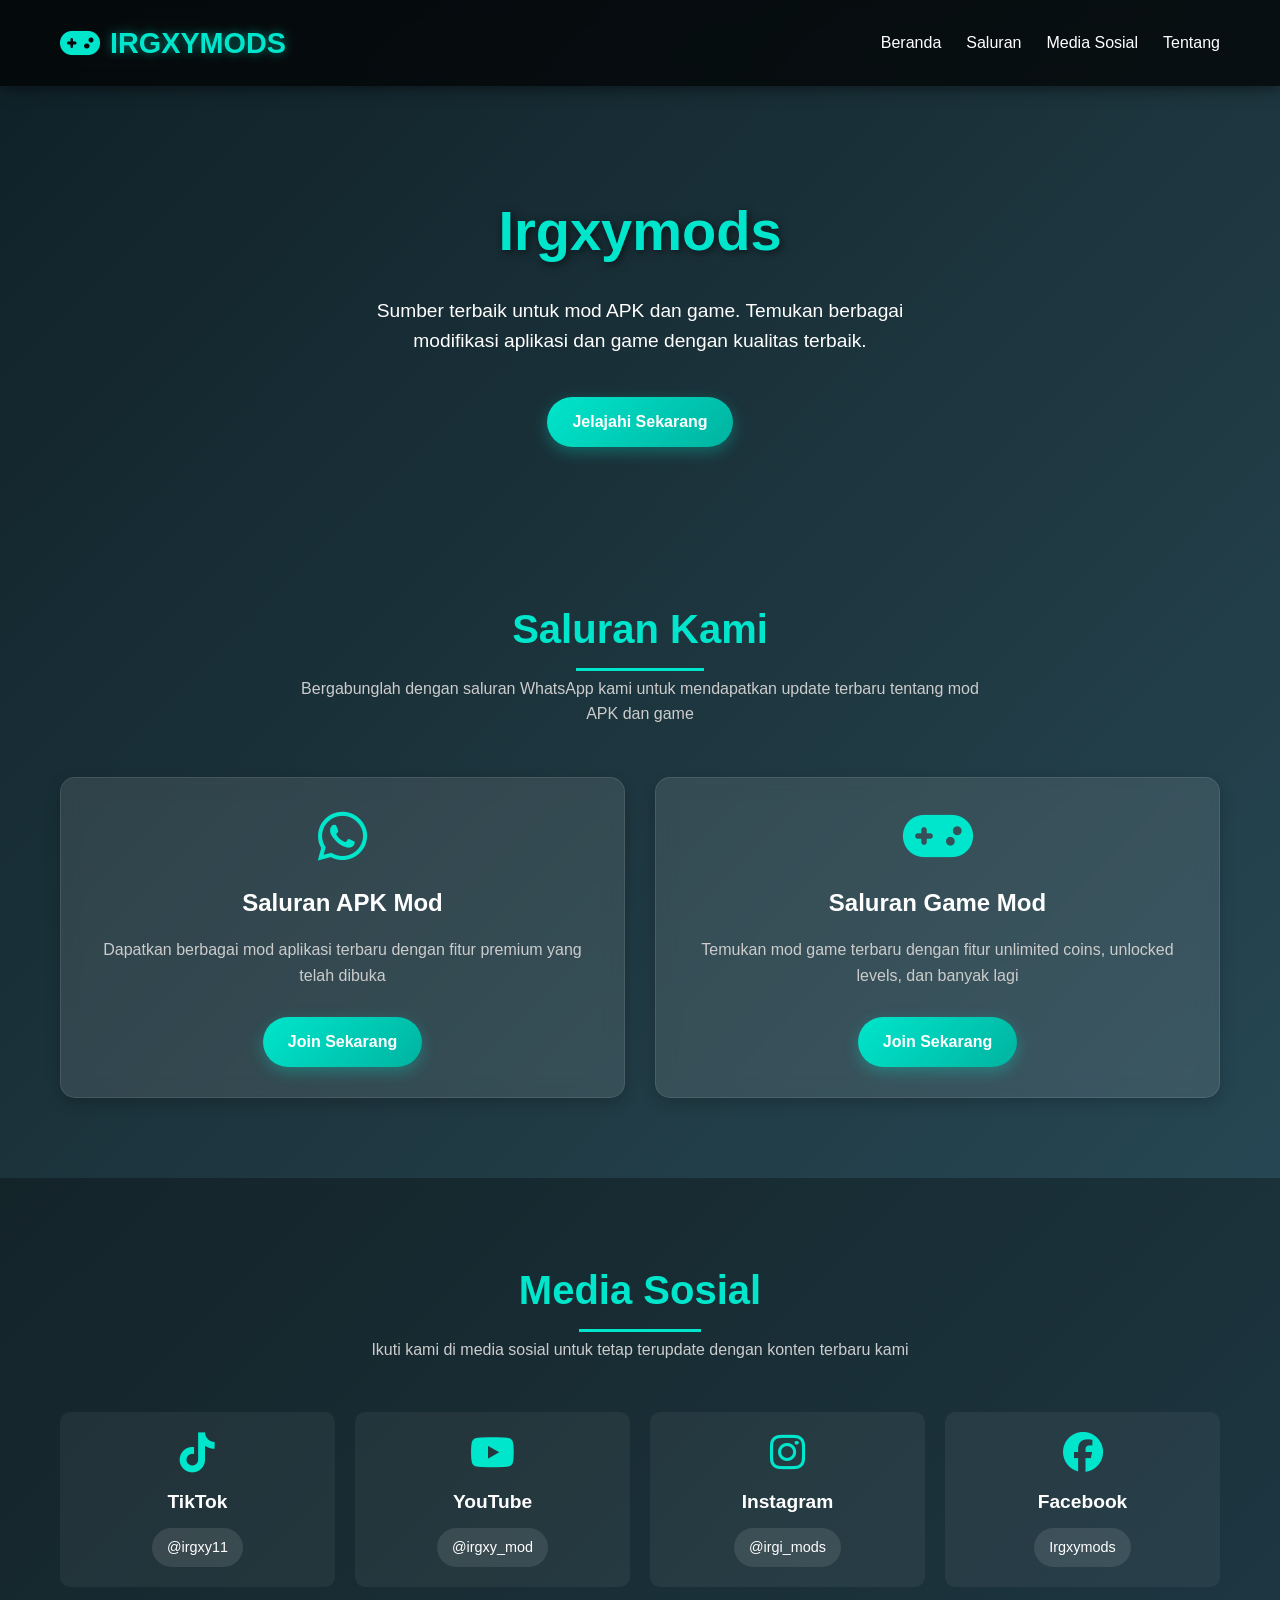
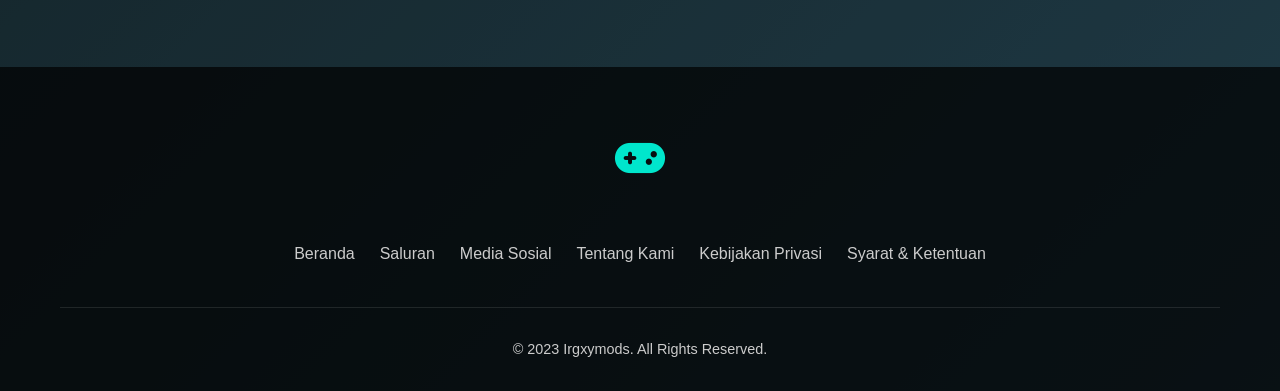
==== index.html @ d3a1e4d7 "Rename irgxymods.html to index.html" ====
<!DOCTYPE html>
<html lang="id">
<head>
    <meta charset="UTF-8">
    <meta name="viewport" content="width=device-width, initial-scale=1.0">
    <title>Irgxymods - Sumber Terbaik untuk Mod APK dan Game</title>
    <link rel="stylesheet" href="https://cdnjs.cloudflare.com/ajax/libs/font-awesome/6.4.0/css/all.min.css">
    <style>
        /* Reset dan gaya dasar */
        * {
            margin: 0;
            padding: 0;
            box-sizing: border-box;
            font-family: 'Poppins', sans-serif;
        }
        
        body {
            line-height: 1.6;
            color: #333;
            background: linear-gradient(135deg, #0f2027 0%, #203a43 50%, #2c5364 100%);
            color: #fff;
            min-height: 100vh;
        }
        
        .container {
            max-width: 1200px;
            margin: 0 auto;
            padding: 0 20px;
        }
        
        /* Header dan navigasi */
        header {
            background: rgba(0, 0, 0, 0.7);
            color: white;
            padding: 20px 0;
            position: sticky;
            top: 0;
            z-index: 100;
            box-shadow: 0 2px 15px rgba(0, 0, 0, 0.5);
            backdrop-filter: blur(10px);
        }
        
        .header-content {
            display: flex;
            justify-content: space-between;
            align-items: center;
        }
        
        .logo {
            display: flex;
            align-items: center;
            gap: 10px;
        }
        
        .logo h1 {
            font-size: 1.8rem;
            font-weight: 700;
            color: #00e6cc;
            text-shadow: 0 0 10px rgba(0, 230, 204, 0.5);
        }
        
        .logo-icon {
            font-size: 2rem;
            color: #00e6cc;
            animation: pulse 2s infinite;
        }
        
        @keyframes pulse {
            0% { transform: scale(1); }
            50% { transform: scale(1.1); }
            100% { transform: scale(1); }
        }
        
        nav ul {
            display: flex;
            list-style: none;
            gap: 25px;
        }
        
        nav a {
            color: white;
            text-decoration: none;
            font-weight: 500;
            transition: color 0.3s;
            position: relative;
            padding: 5px 0;
        }
        
        nav a:hover {
            color: #00e6cc;
        }
        
        nav a::after {
            content: '';
            position: absolute;
            width: 0;
            height: 2px;
            bottom: 0;
            left: 0;
            background-color: #00e6cc;
            transition: width 0.3s;
        }
        
        nav a:hover::after {
            width: 100%;
        }
        
        /* Hero section */
        .hero {
            text-align: center;
            padding: 100px 0 70px;
            position: relative;
            overflow: hidden;
        }
        
        .hero::before {
            content: '';
            position: absolute;
            top: 0;
            left: 0;
            width: 100%;
            height: 100%;
            background: url('https://images.unsplash.com/photo-1550745165-9bc0b252726f?ixlib=rb-4.0.3') no-repeat center center/cover;
            opacity: 0.2;
            z-index: -1;
        }
        
        .hero-content {
            max-width: 800px;
            margin: 0 auto;
        }
        
        .hero h2 {
            font-size: 3.5rem;
            margin-bottom: 20px;
            text-shadow: 2px 2px 8px rgba(0, 0, 0, 0.6);
            color: #00e6cc;
        }
        
        .hero p {
            font-size: 1.2rem;
            margin-bottom: 40px;
            max-width: 600px;
            margin-left: auto;
            margin-right: auto;
        }
        
        /* Channel Links */
        .channels {
            padding: 80px 0;
        }
        
        .section-title {
            text-align: center;
            margin-bottom: 50px;
        }
        
        .section-title h2 {
            font-size: 2.5rem;
            color: #00e6cc;
            margin-bottom: 15px;
            position: relative;
            display: inline-block;
        }
        
        .section-title h2::after {
            content: '';
            position: absolute;
            width: 50%;
            height: 3px;
            background-color: #00e6cc;
            bottom: -10px;
            left: 25%;
        }
        
        .section-title p {
            color: #ccc;
            max-width: 700px;
            margin: 0 auto;
        }
        
        .channels-grid {
            display: grid;
            grid-template-columns: repeat(auto-fit, minmax(300px, 1fr));
            gap: 30px;
        }
        
        .channel-card {
            background: rgba(255, 255, 255, 0.1);
            border-radius: 15px;
            padding: 30px;
            text-align: center;
            transition: transform 0.3s, box-shadow 0.3s;
            box-shadow: 0 5px 15px rgba(0, 0, 0, 0.2);
            backdrop-filter: blur(10px);
            border: 1px solid rgba(255, 255, 255, 0.1);
        }
        
        .channel-card:hover {
            transform: translateY(-10px);
            box-shadow: 0 15px 30px rgba(0, 0, 0, 0.3);
            background: rgba(0, 230, 204, 0.1);
        }
        
        .channel-icon {
            font-size: 3.5rem;
            color: #00e6cc;
            margin-bottom: 20px;
        }
        
        .channel-card h3 {
            font-size: 1.5rem;
            margin-bottom: 15px;
        }
        
        .channel-card p {
            color: #ccc;
            margin-bottom: 20px;
            min-height: 60px;
        }
        
        .channel-btn {
            display: inline-block;
            background: linear-gradient(135deg, #00e6cc 0%, #00b3a0 100%);
            color: white;
            padding: 12px 25px;
            border-radius: 30px;
            text-decoration: none;
            font-weight: 600;
            transition: all 0.3s;
            border: none;
            cursor: pointer;
            box-shadow: 0 5px 15px rgba(0, 230, 204, 0.3);
        }
        
        .channel-btn:hover {
            transform: translateY(-3px);
            box-shadow: 0 8px 20px rgba(0, 230, 204, 0.5);
            background: linear-gradient(135deg, #00b3a0 0%, #008877 100%);
        }
        
        /* Social Media */
        .social-media {
            padding: 80px 0;
            background: rgba(0, 0, 0, 0.3);
        }
        
        .social-grid {
            display: grid;
            grid-template-columns: repeat(auto-fit, minmax(200px, 1fr));
            gap: 20px;
        }
        
        .social-card {
            background: rgba(255, 255, 255, 0.05);
            border-radius: 10px;
            padding: 20px;
            text-align: center;
            transition: transform 0.3s;
        }
        
        .social-card:hover {
            transform: translateY(-5px);
            background: rgba(0, 230, 204, 0.1);
        }
        
        .social-icon {
            font-size: 2.5rem;
            margin-bottom: 15px;
            color: #00e6cc;
        }
        
        .social-card h3 {
            font-size: 1.2rem;
            margin-bottom: 10px;
        }
        
        .social-btn {
            display: inline-block;
            background: rgba(255, 255, 255, 0.1);
            color: white;
            padding: 8px 15px;
            border-radius: 20px;
            text-decoration: none;
            font-weight: 500;
            transition: all 0.3s;
            font-size: 0.9rem;
        }
        
        .social-btn:hover {
            background: rgba(0, 230, 204, 0.2);
        }
        
        /* Footer */
        footer {
            background: rgba(0, 0, 0, 0.8);
            color: white;
            padding: 60px 0 30px;
            text-align: center;
        }
        
        .footer-content {
            display: flex;
            flex-direction: column;
            gap: 30px;
            margin-bottom: 40px;
        }
        
        .footer-logo {
            font-size: 2.5rem;
            color: #00e6cc;
            margin-bottom: 20px;
        }
        
        .footer-links {
            display: flex;
            justify-content: center;
            gap: 25px;
            flex-wrap: wrap;
        }
        
        .footer-links a {
            color: #ccc;
            text-decoration: none;
            transition: color 0.3s;
        }
        
        .footer-links a:hover {
            color: #00e6cc;
        }
        
        .copyright {
            padding-top: 30px;
            border-top: 1px solid rgba(255, 255, 255, 0.1);
            color: #ccc;
            font-size: 0.9rem;
        }
        
        /* Responsif */
        @media (max-width: 768px) {
            .header-content {
                flex-direction: column;
                gap: 15px;
            }
            
            nav ul {
                gap: 15px;
                flex-wrap: wrap;
                justify-content: center;
            }
            
            .hero h2 {
                font-size: 2.5rem;
            }
            
            .section-title h2 {
                font-size: 2rem;
            }
            
            .channels-grid,
            .social-grid {
                grid-template-columns: 1fr;
            }
        }
    </style>
</head>
<body>
    <!-- Header -->
    <header>
        <div class="container">
            <div class="header-content">
                <div class="logo">
                    <i class="fas fa-gamepad logo-icon"></i>
                    <h1>IRGXYMODS</h1>
                </div>
                <nav>
                    <ul>
                        <li><a href="#home">Beranda</a></li>
                        <li><a href="#channels">Saluran</a></li>
                        <li><a href="#social">Media Sosial</a></li>
                        <li><a href="#about">Tentang</a></li>
                    </ul>
                </nav>
            </div>
        </div>
    </header>

    <!-- Hero Section -->
    <section class="hero" id="home">
        <div class="container">
            <div class="hero-content">
                <h2>Irgxymods</h2>
                <p>Sumber terbaik untuk mod APK dan game. Temukan berbagai modifikasi aplikasi dan game dengan kualitas terbaik.</p>
                <a href="#channels" class="channel-btn">Jelajahi Sekarang</a>
            </div>
        </div>
    </section>

    <!-- Channel Links -->
    <section class="channels" id="channels">
        <div class="container">
            <div class="section-title">
                <h2>Saluran Kami</h2>
                <p>Bergabunglah dengan saluran WhatsApp kami untuk mendapatkan update terbaru tentang mod APK dan game</p>
            </div>
            <div class="channels-grid">
                <div class="channel-card">
                    <i class="fab fa-whatsapp channel-icon"></i>
                    <h3>Saluran APK Mod</h3>
                    <p>Dapatkan berbagai mod aplikasi terbaru dengan fitur premium yang telah dibuka</p>
                    <a href="https://whatsapp.com/channel/0029Vb5kLy26BIEZjEe5U33j" class="channel-btn" target="_blank">Join Sekarang</a>
                </div>
                <div class="channel-card">
                    <i class="fas fa-gamepad channel-icon"></i>
                    <h3>Saluran Game Mod</h3>
                    <p>Temukan mod game terbaru dengan fitur unlimited coins, unlocked levels, dan banyak lagi</p>
                    <a href="https://whatsapp.com/channel/0029VbBXgPoJP20v92oTrt1R" class="channel-btn" target="_blank">Join Sekarang</a>
                </div>
            </div>
        </div>
    </section>

    <!-- Social Media -->
    <section class="social-media" id="social">
        <div class="container">
            <div class="section-title">
                <h2>Media Sosial</h2>
                <p>Ikuti kami di media sosial untuk tetap terupdate dengan konten terbaru kami</p>
            </div>
            <div class="social-grid">
                <div class="social-card">
                    <i class="fab fa-tiktok social-icon"></i>
                    <h3>TikTok</h3>
                    <a href="https://www.tiktok.com/@irgxy11?_t=" class="social-btn" target="_blank">@irgxy11</a>
                </div>
                <div class="social-card">
                    <i class="fab fa-youtube social-icon"></i>
                    <h3>YouTube</h3>
                    <a href="https://youtube.com/@irgxy_mod?si" class="social-btn" target="_blank">@irgxy_mod</a>
                </div>
                <div class="social-card">
                    <i class="fab fa-instagram social-icon"></i>
                    <h3>Instagram</h3>
                    <a href="https://www.instagram.com/irgi_mods?igsh=" class="social-btn" target="_blank">@irgi_mods</a>
                </div>
                <div class="social-card">
                    <i class="fab fa-facebook social-icon"></i>
                    <h3>Facebook</h3>
                    <a href="https://www.facebook.com/share/16c3tr2gRX/" class="social-btn" target="_blank">Irgxymods</a>
                </div>
            </div>
        </div>
    </section>

    <!-- Footer -->
    <footer id="about">
        <div class="container">
            <div class="footer-content">
                <div class="footer-logo">
                    <i class="fas fa-gamepad"></i>
                </div>
                <div class="footer-links">
                    <a href="#home">Beranda</a>
                    <a href="#channels">Saluran</a>
                    <a href="#social">Media Sosial</a>
                    <a href="#about">Tentang Kami</a>
                    <a href="#">Kebijakan Privasi</a>
                    <a href="#">Syarat & Ketentuan</a>
                </div>
            </div>
            <div class="copyright">
                <p>&copy; 2023 Irgxymods. All Rights Reserved.</p>
            </div>
        </div>
    </footer>
</body>
</html>
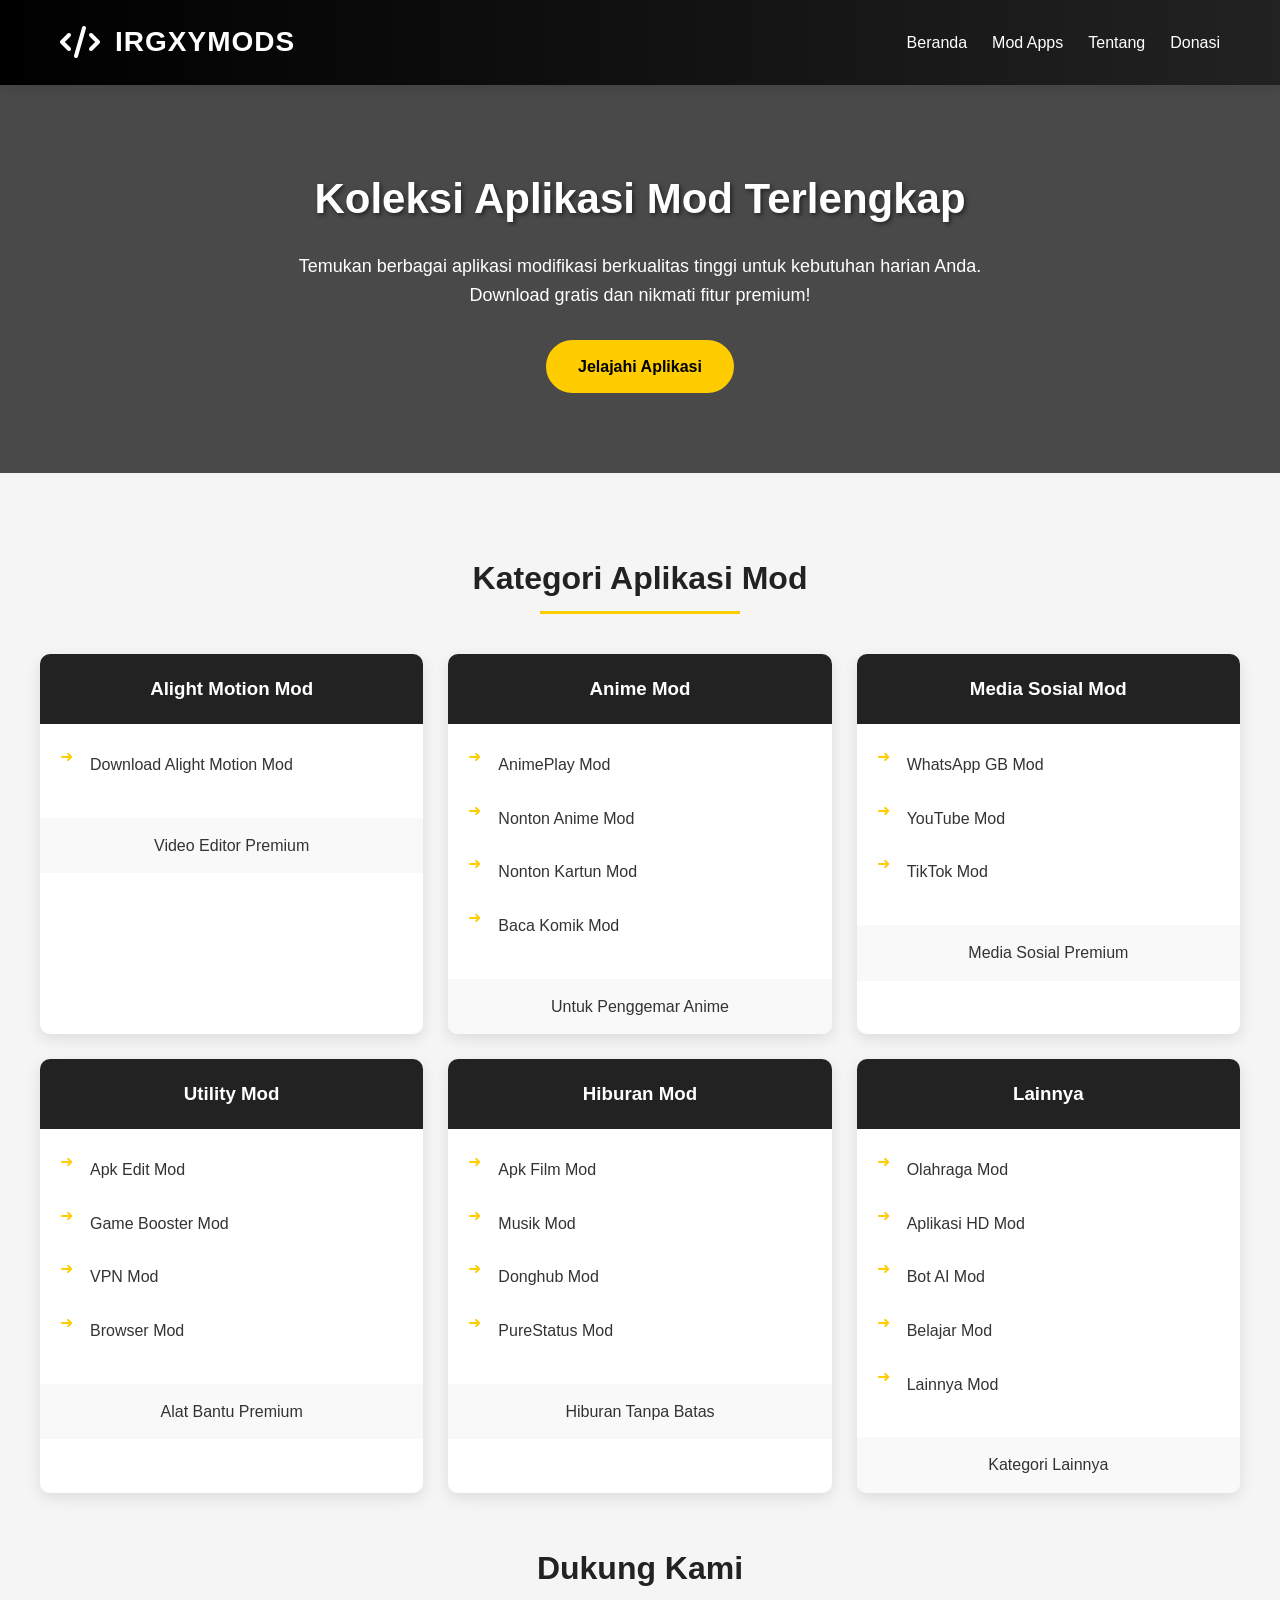
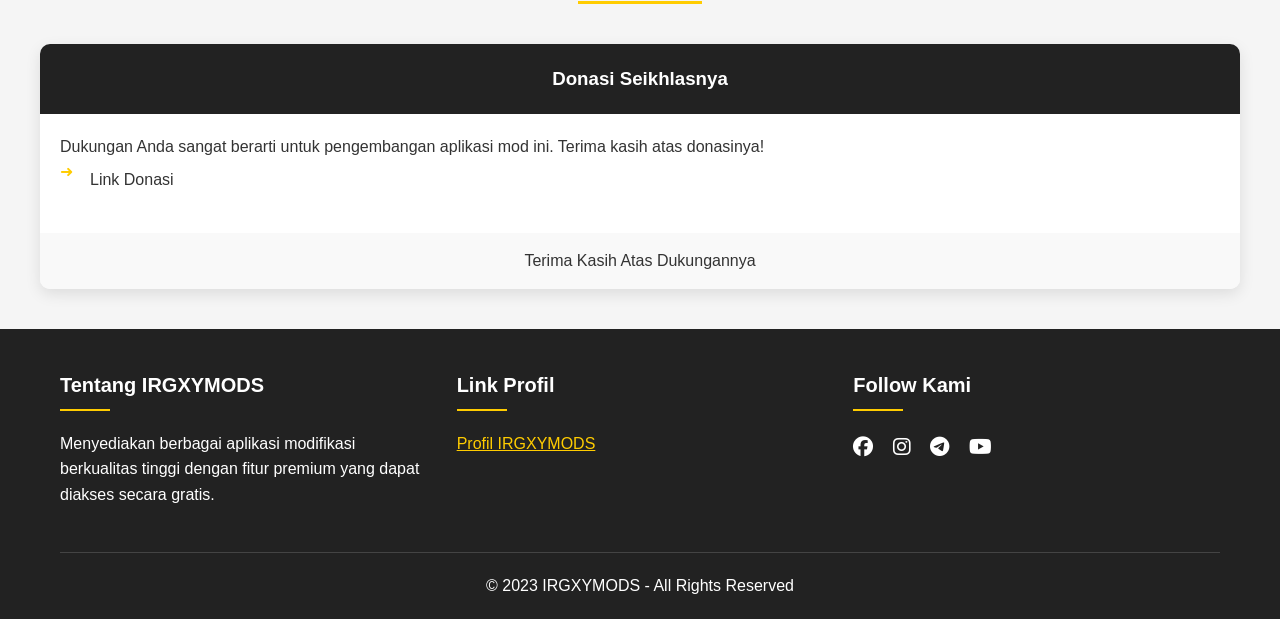
==== commit 36368b99: "Add files via upload" ====
--- a/index.html
+++ b/index.html
@@ -3,362 +3,302 @@
 <head>
     <meta charset="UTF-8">
     <meta name="viewport" content="width=device-width, initial-scale=1.0">
-    <title>Irgxymods - Sumber Terbaik untuk Mod APK dan Game</title>
+    <title>IRGXYMODS - Koleksi Aplikasi Mod Terlengkap</title>
     <link rel="stylesheet" href="https://cdnjs.cloudflare.com/ajax/libs/font-awesome/6.4.0/css/all.min.css">
     <style>
-        /* Reset dan gaya dasar */
         * {
             margin: 0;
             padding: 0;
             box-sizing: border-box;
-            font-family: 'Poppins', sans-serif;
-        }
-        
+            font-family: 'Segoe UI', Tahoma, Geneva, Verdana, sans-serif;
+        }
+
         body {
+            background-color: #f5f5f5;
+            color: #333;
             line-height: 1.6;
-            color: #333;
-            background: linear-gradient(135deg, #0f2027 0%, #203a43 50%, #2c5364 100%);
-            color: #fff;
-            min-height: 100vh;
-        }
-        
+        }
+
         .container {
             max-width: 1200px;
             margin: 0 auto;
             padding: 0 20px;
         }
-        
-        /* Header dan navigasi */
+
+        /* Header Styles */
         header {
-            background: rgba(0, 0, 0, 0.7);
+            background: linear-gradient(to right, #000000, #222222);
             color: white;
             padding: 20px 0;
-            position: sticky;
-            top: 0;
-            z-index: 100;
-            box-shadow: 0 2px 15px rgba(0, 0, 0, 0.5);
-            backdrop-filter: blur(10px);
-        }
-        
+            box-shadow: 0 4px 12px rgba(0, 0, 0, 0.1);
+        }
+
         .header-content {
             display: flex;
             justify-content: space-between;
             align-items: center;
         }
-        
+
         .logo {
             display: flex;
             align-items: center;
-            gap: 10px;
-        }
-        
+            gap: 15px;
+        }
+
         .logo h1 {
-            font-size: 1.8rem;
+            font-size: 28px;
             font-weight: 700;
-            color: #00e6cc;
-            text-shadow: 0 0 10px rgba(0, 230, 204, 0.5);
-        }
-        
+            letter-spacing: 1px;
+        }
+
         .logo-icon {
-            font-size: 2rem;
-            color: #00e6cc;
-            animation: pulse 2s infinite;
-        }
-        
-        @keyframes pulse {
-            0% { transform: scale(1); }
-            50% { transform: scale(1.1); }
-            100% { transform: scale(1); }
-        }
-        
+            font-size: 32px;
+            color: #fff;
+        }
+
         nav ul {
             display: flex;
             list-style: none;
             gap: 25px;
         }
-        
+
         nav a {
             color: white;
             text-decoration: none;
             font-weight: 500;
             transition: color 0.3s;
             position: relative;
-            padding: 5px 0;
-        }
-        
+        }
+
         nav a:hover {
-            color: #00e6cc;
-        }
-        
+            color: #ffcc00;
+        }
+
         nav a::after {
             content: '';
             position: absolute;
             width: 0;
             height: 2px;
-            bottom: 0;
+            bottom: -5px;
             left: 0;
-            background-color: #00e6cc;
+            background-color: #ffcc00;
             transition: width 0.3s;
         }
-        
+
         nav a:hover::after {
             width: 100%;
         }
-        
-        /* Hero section */
+
+        /* Hero Section */
         .hero {
+            background: linear-gradient(rgba(0, 0, 0, 0.7), rgba(0, 0, 0, 0.7)), url('https://images.unsplash.com/photo-1518770660439-4636190af475?ixlib=rb-4.0.3');
+            background-size: cover;
+            background-position: center;
+            color: white;
             text-align: center;
-            padding: 100px 0 70px;
-            position: relative;
-            overflow: hidden;
-        }
-        
-        .hero::before {
-            content: '';
-            position: absolute;
-            top: 0;
-            left: 0;
-            width: 100%;
-            height: 100%;
-            background: url('https://images.unsplash.com/photo-1550745165-9bc0b252726f?ixlib=rb-4.0.3') no-repeat center center/cover;
-            opacity: 0.2;
-            z-index: -1;
-        }
-        
-        .hero-content {
-            max-width: 800px;
-            margin: 0 auto;
-        }
-        
+            padding: 80px 20px;
+            margin-bottom: 40px;
+        }
+
         .hero h2 {
-            font-size: 3.5rem;
+            font-size: 42px;
             margin-bottom: 20px;
-            text-shadow: 2px 2px 8px rgba(0, 0, 0, 0.6);
-            color: #00e6cc;
-        }
-        
+            text-shadow: 2px 2px 4px rgba(0, 0, 0, 0.5);
+        }
+
         .hero p {
-            font-size: 1.2rem;
-            margin-bottom: 40px;
-            max-width: 600px;
-            margin-left: auto;
-            margin-right: auto;
-        }
-        
-        /* Channel Links */
-        .channels {
-            padding: 80px 0;
-        }
-        
-        .section-title {
-            text-align: center;
-            margin-bottom: 50px;
-        }
-        
-        .section-title h2 {
-            font-size: 2.5rem;
-            color: #00e6cc;
-            margin-bottom: 15px;
-            position: relative;
+            font-size: 18px;
+            max-width: 700px;
+            margin: 0 auto 30px;
+        }
+
+        .btn {
             display: inline-block;
-        }
-        
-        .section-title h2::after {
-            content: '';
-            position: absolute;
-            width: 50%;
-            height: 3px;
-            background-color: #00e6cc;
-            bottom: -10px;
-            left: 25%;
-        }
-        
-        .section-title p {
-            color: #ccc;
-            max-width: 700px;
-            margin: 0 auto;
-        }
-        
-        .channels-grid {
-            display: grid;
-            grid-template-columns: repeat(auto-fit, minmax(300px, 1fr));
-            gap: 30px;
-        }
-        
-        .channel-card {
-            background: rgba(255, 255, 255, 0.1);
-            border-radius: 15px;
-            padding: 30px;
-            text-align: center;
-            transition: transform 0.3s, box-shadow 0.3s;
-            box-shadow: 0 5px 15px rgba(0, 0, 0, 0.2);
-            backdrop-filter: blur(10px);
-            border: 1px solid rgba(255, 255, 255, 0.1);
-        }
-        
-        .channel-card:hover {
-            transform: translateY(-10px);
-            box-shadow: 0 15px 30px rgba(0, 0, 0, 0.3);
-            background: rgba(0, 230, 204, 0.1);
-        }
-        
-        .channel-icon {
-            font-size: 3.5rem;
-            color: #00e6cc;
-            margin-bottom: 20px;
-        }
-        
-        .channel-card h3 {
-            font-size: 1.5rem;
-            margin-bottom: 15px;
-        }
-        
-        .channel-card p {
-            color: #ccc;
-            margin-bottom: 20px;
-            min-height: 60px;
-        }
-        
-        .channel-btn {
-            display: inline-block;
-            background: linear-gradient(135deg, #00e6cc 0%, #00b3a0 100%);
-            color: white;
-            padding: 12px 25px;
+            background: #ffcc00;
+            color: #000;
+            padding: 12px 30px;
             border-radius: 30px;
             text-decoration: none;
             font-weight: 600;
             transition: all 0.3s;
-            border: none;
-            cursor: pointer;
-            box-shadow: 0 5px 15px rgba(0, 230, 204, 0.3);
-        }
-        
-        .channel-btn:hover {
-            transform: translateY(-3px);
-            box-shadow: 0 8px 20px rgba(0, 230, 204, 0.5);
-            background: linear-gradient(135deg, #00b3a0 0%, #008877 100%);
-        }
-        
-        /* Social Media */
-        .social-media {
-            padding: 80px 0;
-            background: rgba(0, 0, 0, 0.3);
-        }
-        
-        .social-grid {
+            border: 2px solid #ffcc00;
+        }
+
+        .btn:hover {
+            background: transparent;
+            color: #ffcc00;
+        }
+
+        /* Main Content */
+        .main-content {
+            padding: 40px 0;
+        }
+
+        .section-title {
+            text-align: center;
+            margin-bottom: 40px;
+            position: relative;
+        }
+
+        .section-title h2 {
+            font-size: 32px;
+            color: #222;
+            display: inline-block;
+            padding-bottom: 10px;
+            position: relative;
+        }
+
+        .section-title h2::after {
+            content: '';
+            position: absolute;
+            width: 60%;
+            height: 3px;
+            background: #ffcc00;
+            bottom: 0;
+            left: 20%;
+        }
+
+        /* Mod Categories */
+        .mod-categories {
             display: grid;
-            grid-template-columns: repeat(auto-fit, minmax(200px, 1fr));
-            gap: 20px;
-        }
-        
-        .social-card {
-            background: rgba(255, 255, 255, 0.05);
+            grid-template-columns: repeat(auto-fill, minmax(300px, 1fr));
+            gap: 25px;
+            margin-bottom: 50px;
+        }
+
+        .category-card {
+            background: white;
             border-radius: 10px;
+            overflow: hidden;
+            box-shadow: 0 5px 15px rgba(0, 0, 0, 0.1);
+            transition: transform 0.3s, box-shadow 0.3s;
+        }
+
+        .category-card:hover {
+            transform: translateY(-5px);
+            box-shadow: 0 15px 30px rgba(0, 0, 0, 0.15);
+        }
+
+        .card-header {
+            background: #222;
+            color: white;
             padding: 20px;
             text-align: center;
-            transition: transform 0.3s;
-        }
-        
-        .social-card:hover {
-            transform: translateY(-5px);
-            background: rgba(0, 230, 204, 0.1);
-        }
-        
-        .social-icon {
-            font-size: 2.5rem;
-            margin-bottom: 15px;
-            color: #00e6cc;
-        }
-        
-        .social-card h3 {
-            font-size: 1.2rem;
-            margin-bottom: 10px;
-        }
-        
-        .social-btn {
-            display: inline-block;
-            background: rgba(255, 255, 255, 0.1);
-            color: white;
-            padding: 8px 15px;
-            border-radius: 20px;
+        }
+
+        .card-body {
+            padding: 20px;
+        }
+
+        .card-body ul {
+            list-style: none;
+        }
+
+        .card-body li {
+            margin-bottom: 12px;
+            padding-left: 25px;
+            position: relative;
+        }
+
+        .card-body li::before {
+            content: '➜';
+            position: absolute;
+            left: 0;
+            color: #ffcc00;
+        }
+
+        .card-body a {
+            color: #333;
             text-decoration: none;
-            font-weight: 500;
-            transition: all 0.3s;
-            font-size: 0.9rem;
-        }
-        
-        .social-btn:hover {
-            background: rgba(0, 230, 204, 0.2);
-        }
-        
+            transition: color 0.3s;
+            display: block;
+            padding: 8px 5px;
+            border-radius: 5px;
+        }
+
+        .card-body a:hover {
+            color: #ffcc00;
+            background: rgba(0, 0, 0, 0.05);
+        }
+
+        .card-footer {
+            padding: 15px 20px;
+            background: #f9f9f9;
+            text-align: center;
+        }
+
         /* Footer */
         footer {
-            background: rgba(0, 0, 0, 0.8);
+            background: #222;
             color: white;
-            padding: 60px 0 30px;
+            padding: 40px 0 20px;
+        }
+
+        .footer-content {
+            display: grid;
+            grid-template-columns: repeat(auto-fit, minmax(250px, 1fr));
+            gap: 30px;
+            margin-bottom: 30px;
+        }
+
+        .footer-section h3 {
+            font-size: 20px;
+            margin-bottom: 20px;
+            position: relative;
+            padding-bottom: 10px;
+        }
+
+        .footer-section h3::after {
+            content: '';
+            position: absolute;
+            width: 50px;
+            height: 2px;
+            background: #ffcc00;
+            bottom: 0;
+            left: 0;
+        }
+
+        .footer-section p {
+            margin-bottom: 15px;
+        }
+
+        .social-links a {
+            display: inline-block;
+            margin-right: 15px;
+            color: white;
+            font-size: 20px;
+            transition: color 0.3s;
+        }
+
+        .social-links a:hover {
+            color: #ffcc00;
+        }
+
+        .footer-bottom {
             text-align: center;
-        }
-        
-        .footer-content {
-            display: flex;
-            flex-direction: column;
-            gap: 30px;
-            margin-bottom: 40px;
-        }
-        
-        .footer-logo {
-            font-size: 2.5rem;
-            color: #00e6cc;
-            margin-bottom: 20px;
-        }
-        
-        .footer-links {
-            display: flex;
-            justify-content: center;
-            gap: 25px;
-            flex-wrap: wrap;
-        }
-        
-        .footer-links a {
-            color: #ccc;
-            text-decoration: none;
-            transition: color 0.3s;
-        }
-        
-        .footer-links a:hover {
-            color: #00e6cc;
-        }
-        
-        .copyright {
-            padding-top: 30px;
-            border-top: 1px solid rgba(255, 255, 255, 0.1);
-            color: #ccc;
-            font-size: 0.9rem;
-        }
-        
-        /* Responsif */
+            padding-top: 20px;
+            border-top: 1px solid #444;
+        }
+
+        /* Responsive Design */
         @media (max-width: 768px) {
             .header-content {
                 flex-direction: column;
+                text-align: center;
                 gap: 15px;
             }
-            
+
             nav ul {
                 gap: 15px;
                 flex-wrap: wrap;
                 justify-content: center;
             }
-            
+
             .hero h2 {
-                font-size: 2.5rem;
+                font-size: 32px;
             }
-            
-            .section-title h2 {
-                font-size: 2rem;
-            }
-            
-            .channels-grid,
-            .social-grid {
+
+            .mod-categories {
                 grid-template-columns: 1fr;
             }
         }
@@ -367,111 +307,211 @@
 <body>
     <!-- Header -->
     <header>
-        <div class="container">
-            <div class="header-content">
-                <div class="logo">
-                    <i class="fas fa-gamepad logo-icon"></i>
-                    <h1>IRGXYMODS</h1>
-                </div>
-                <nav>
-                    <ul>
-                        <li><a href="#home">Beranda</a></li>
-                        <li><a href="#channels">Saluran</a></li>
-                        <li><a href="#social">Media Sosial</a></li>
-                        <li><a href="#about">Tentang</a></li>
-                    </ul>
-                </nav>
-            </div>
+        <div class="container header-content">
+            <div class="logo">
+                <i class="fas fa-code logo-icon"></i>
+                <h1>IRGXYMODS</h1>
+            </div>
+            <nav>
+                <ul>
+                    <li><a href="#home">Beranda</a></li>
+                    <li><a href="#mods">Mod Apps</a></li>
+                    <li><a href="#about">Tentang</a></li>
+                    <li><a href="#donate">Donasi</a></li>
+                </ul>
+            </nav>
         </div>
     </header>
 
     <!-- Hero Section -->
     <section class="hero" id="home">
         <div class="container">
-            <div class="hero-content">
-                <h2>Irgxymods</h2>
-                <p>Sumber terbaik untuk mod APK dan game. Temukan berbagai modifikasi aplikasi dan game dengan kualitas terbaik.</p>
-                <a href="#channels" class="channel-btn">Jelajahi Sekarang</a>
-            </div>
+            <h2>Koleksi Aplikasi Mod Terlengkap</h2>
+            <p>Temukan berbagai aplikasi modifikasi berkualitas tinggi untuk kebutuhan harian Anda. Download gratis dan nikmati fitur premium!</p>
+            <a href="#mods" class="btn">Jelajahi Aplikasi</a>
         </div>
     </section>
 
-    <!-- Channel Links -->
-    <section class="channels" id="channels">
-        <div class="container">
-            <div class="section-title">
-                <h2>Saluran Kami</h2>
-                <p>Bergabunglah dengan saluran WhatsApp kami untuk mendapatkan update terbaru tentang mod APK dan game</p>
-            </div>
-            <div class="channels-grid">
-                <div class="channel-card">
-                    <i class="fab fa-whatsapp channel-icon"></i>
-                    <h3>Saluran APK Mod</h3>
-                    <p>Dapatkan berbagai mod aplikasi terbaru dengan fitur premium yang telah dibuka</p>
-                    <a href="https://whatsapp.com/channel/0029Vb5kLy26BIEZjEe5U33j" class="channel-btn" target="_blank">Join Sekarang</a>
-                </div>
-                <div class="channel-card">
-                    <i class="fas fa-gamepad channel-icon"></i>
-                    <h3>Saluran Game Mod</h3>
-                    <p>Temukan mod game terbaru dengan fitur unlimited coins, unlocked levels, dan banyak lagi</p>
-                    <a href="https://whatsapp.com/channel/0029VbBXgPoJP20v92oTrt1R" class="channel-btn" target="_blank">Join Sekarang</a>
-                </div>
-            </div>
-        </div>
-    </section>
-
-    <!-- Social Media -->
-    <section class="social-media" id="social">
-        <div class="container">
-            <div class="section-title">
-                <h2>Media Sosial</h2>
-                <p>Ikuti kami di media sosial untuk tetap terupdate dengan konten terbaru kami</p>
-            </div>
-            <div class="social-grid">
-                <div class="social-card">
-                    <i class="fab fa-tiktok social-icon"></i>
-                    <h3>TikTok</h3>
-                    <a href="https://www.tiktok.com/@irgxy11?_t=" class="social-btn" target="_blank">@irgxy11</a>
-                </div>
-                <div class="social-card">
-                    <i class="fab fa-youtube social-icon"></i>
-                    <h3>YouTube</h3>
-                    <a href="https://youtube.com/@irgxy_mod?si" class="social-btn" target="_blank">@irgxy_mod</a>
-                </div>
-                <div class="social-card">
-                    <i class="fab fa-instagram social-icon"></i>
-                    <h3>Instagram</h3>
-                    <a href="https://www.instagram.com/irgi_mods?igsh=" class="social-btn" target="_blank">@irgi_mods</a>
-                </div>
-                <div class="social-card">
-                    <i class="fab fa-facebook social-icon"></i>
-                    <h3>Facebook</h3>
-                    <a href="https://www.facebook.com/share/16c3tr2gRX/" class="social-btn" target="_blank">Irgxymods</a>
-                </div>
-            </div>
-        </div>
-    </section>
+    <!-- Main Content -->
+    <div class="container main-content">
+        <div class="section-title">
+            <h2>Kategori Aplikasi Mod</h2>
+        </div>
+
+        <div class="mod-categories" id="mods">
+            <!-- Alight Motion Mod -->
+            <div class="category-card">
+                <div class="card-header">
+                    <h3>Alight Motion Mod</h3>
+                </div>
+                <div class="card-body">
+                    <ul>
+                        <li><a href="https://drive.google.com/drive/folders/1MZ4k9NsP_uC2F59jjNDsVomHuX5ONYOd" target="_blank">Download Alight Motion Mod</a></li>
+                    </ul>
+                </div>
+                <div class="card-footer">
+                    <p>Video Editor Premium</p>
+                </div>
+            </div>
+
+            <!-- Anime Mods -->
+            <div class="category-card">
+                <div class="card-header">
+                    <h3>Anime Mod</h3>
+                </div>
+                <div class="card-body">
+                    <ul>
+                        <li><a href="https://drive.google.com/drive/folders/1dVzk2_tKBxLgmcxke6BJwpygHH2ee1Ci" target="_blank">AnimePlay Mod</a></li>
+                        <li><a href="https://drive.google.com/drive/folders/15NlNga_an6uD8wECr8AzUv4osqdZX3i1" target="_blank">Nonton Anime Mod</a></li>
+                        <li><a href="https://drive.google.com/drive/folders/1DTylJiCQygxf8YhhCZelUsl4_xWu55tr" target="_blank">Nonton Kartun Mod</a></li>
+                        <li><a href="https://drive.google.com/drive/folders/14laOzNB-P4ChOvMjDqqSwNTBgIwY3ZGK" target="_blank">Baca Komik Mod</a></li>
+                    </ul>
+                </div>
+                <div class="card-footer">
+                    <p>Untuk Penggemar Anime</p>
+                </div>
+            </div>
+
+            <!-- Social Media Mods -->
+            <div class="category-card">
+                <div class="card-header">
+                    <h3>Media Sosial Mod</h3>
+                </div>
+                <div class="card-body">
+                    <ul>
+                        <li><a href="https://drive.google.com/drive/folders/1RI3EWB1YA_97xq-3cVDxxLaTCnWC77LL" target="_blank">WhatsApp GB Mod</a></li>
+                        <li><a href="https://drive.google.com/drive/folders/1F6uhRlicb6CFq3RoKtxeukjdD91Dm1HT" target="_blank">YouTube Mod</a></li>
+                        <li><a href="https://drive.google.com/drive/folders/1YDQ79EjfMvecPp8FT8wfnlIGnFHTnvOQ" target="_blank">TikTok Mod</a></li>
+                    </ul>
+                </div>
+                <div class="card-footer">
+                    <p>Media Sosial Premium</p>
+                </div>
+            </div>
+
+            <!-- Utility Mods -->
+            <div class="category-card">
+                <div class="card-header">
+                    <h3>Utility Mod</h3>
+                </div>
+                <div class="card-body">
+                    <ul>
+                        <li><a href="https://drive.google.com/drive/folders/1tsCOM3ou5Rm2bupqu0Np0U_rkK8OYbO3" target="_blank">Apk Edit Mod</a></li>
+                        <li><a href="https://drive.google.com/drive/folders/1zIg6pDStXkszlkeeo_FzRO498NgCeR5h" target="_blank">Game Booster Mod</a></li>
+                        <li><a href="https://drive.google.com/drive/folders/1ZHyGec-OpaQSnej46ThoA4x63TgLRrrp" target="_blank">VPN Mod</a></li>
+                        <li><a href="https://drive.google.com/drive/folders/1BiEvnuuSGFSGg3LgcEL6MIquVw1Ycgum" target="_blank">Browser Mod</a></li>
+                    </ul>
+                </div>
+                <div class="card-footer">
+                    <p>Alat Bantu Premium</p>
+                </div>
+            </div>
+
+            <!-- Entertainment Mods -->
+            <div class="category-card">
+                <div class="card-header">
+                    <h3>Hiburan Mod</h3>
+                </div>
+                <div class="card-body">
+                    <ul>
+                        <li><a href="https://drive.google.com/drive/folders/1m9xxsX_5u4LmqFclSFhEL2dbygaek619" target="_blank">Apk Film Mod</a></li>
+                        <li><a href="https://drive.google.com/drive/folders/1PRpSks0oRUEbDfYUM_WbskNyX7T_XQ8S" target="_blank">Musik Mod</a></li>
+                        <li><a href="https://drive.google.com/drive/folders/1DQjlsMoWVqR1qivvGFrdcYAAwKouGG9J" target="_blank">Donghub Mod</a></li>
+                        <li><a href="https://drive.google.com/drive/folders/14I3stN4qNOV9pzN-3jwibDQOGUGgAH5o" target="_blank">PureStatus Mod</a></li>
+                    </ul>
+                </div>
+                <div class="card-footer">
+                    <p>Hiburan Tanpa Batas</p>
+                </div>
+            </div>
+
+            <!-- Other Mods -->
+            <div class="category-card">
+                <div class="card-header">
+                    <h3>Lainnya</h3>
+                </div>
+                <div class="card-body">
+                    <ul>
+                        <li><a href="https://drive.google.com/drive/folders/1c-mlGCowXU3ccSPrC_G5a4tFJ9jps-dr" target="_blank">Olahraga Mod</a></li>
+                        <li><a href="https://drive.google.com/drive/folders/18rie7_6VMERydWYl5PA2dThvXxmLzsHX" target="_blank">Aplikasi HD Mod</a></li>
+                        <li><a href="https://drive.google.com/drive/folders/1SzHj0LTvf-CboNDPnK8PqrQn2a82T5gI" target="_blank">Bot AI Mod</a></li>
+                        <li><a href="https://drive.google.com/drive/folders/1kQ-gufpTAwX6gKjPnEwGTUmEsXrvkDQz" target="_blank">Belajar Mod</a></li>
+                        <li><a href="https://drive.google.com/drive/folders/1tiRfTDJq4YhBC29UaDCHDJI6HLYJnT5r" target="_blank">Lainnya Mod</a></li>
+                    </ul>
+                </div>
+                <div class="card-footer">
+                    <p>Kategori Lainnya</p>
+                </div>
+            </div>
+        </div>
+
+        <!-- Donation Section -->
+        <div class="section-title" id="donate">
+            <h2>Dukung Kami</h2>
+        </div>
+        
+        <div class="category-card">
+            <div class="card-header">
+                <h3>Donasi Seikhlasnya</h3>
+            </div>
+            <div class="card-body">
+                <p>Dukungan Anda sangat berarti untuk pengembangan aplikasi mod ini. Terima kasih atas donasinya!</p>
+                <ul>
+                    <li><a href="https://drive.google.com/drive/folders/1GknUL4Zskg7N2HiNkrcxw6W7fxUvNHBE" target="_blank">Link Donasi</a></li>
+                </ul>
+            </div>
+            <div class="card-footer">
+                <p>Terima Kasih Atas Dukungannya</p>
+            </div>
+        </div>
+    </div>
 
     <!-- Footer -->
-    <footer id="about">
+    <footer>
         <div class="container">
             <div class="footer-content">
-                <div class="footer-logo">
-                    <i class="fas fa-gamepad"></i>
-                </div>
-                <div class="footer-links">
-                    <a href="#home">Beranda</a>
-                    <a href="#channels">Saluran</a>
-                    <a href="#social">Media Sosial</a>
-                    <a href="#about">Tentang Kami</a>
-                    <a href="#">Kebijakan Privasi</a>
-                    <a href="#">Syarat & Ketentuan</a>
-                </div>
-            </div>
-            <div class="copyright">
-                <p>&copy; 2023 Irgxymods. All Rights Reserved.</p>
+                <div class="footer-section">
+                    <h3>Tentang IRGXYMODS</h3>
+                    <p>Menyediakan berbagai aplikasi modifikasi berkualitas tinggi dengan fitur premium yang dapat diakses secara gratis.</p>
+                </div>
+                <div class="footer-section">
+                    <h3>Link Profil</h3>
+                    <p><a href="https://irgi345.github.io/" target="_blank" style="color: #ffcc00;">Profil IRGXYMODS</a></p>
+                </div>
+                <div class="footer-section">
+                    <h3>Follow Kami</h3>
+                    <div class="social-links">
+                        <a href="#"><i class="fab fa-facebook"></i></a>
+                        <a href="#"><i class="fab fa-instagram"></i></a>
+                        <a href="#"><i class="fab fa-telegram"></i></a>
+                        <a href="#"><i class="fab fa-youtube"></i></a>
+                    </div>
+                </div>
+            </div>
+            <div class="footer-bottom">
+                <p>&copy; 2023 IRGXYMODS - All Rights Reserved</p>
             </div>
         </div>
     </footer>
+
+    <script>
+        // Smooth scrolling for navigation links
+        document.querySelectorAll('a[href^="#"]').forEach(anchor => {
+            anchor.addEventListener('click', function (e) {
+                e.preventDefault();
+                
+                const targetId = this.getAttribute('href');
+                if(targetId === '#') return;
+                
+                const targetElement = document.querySelector(targetId);
+                if(targetElement) {
+                    window.scrollTo({
+                        top: targetElement.offsetTop - 80,
+                        behavior: 'smooth'
+                    });
+                }
+            });
+        });
+    </script>
 </body>
-</html>
+</html>
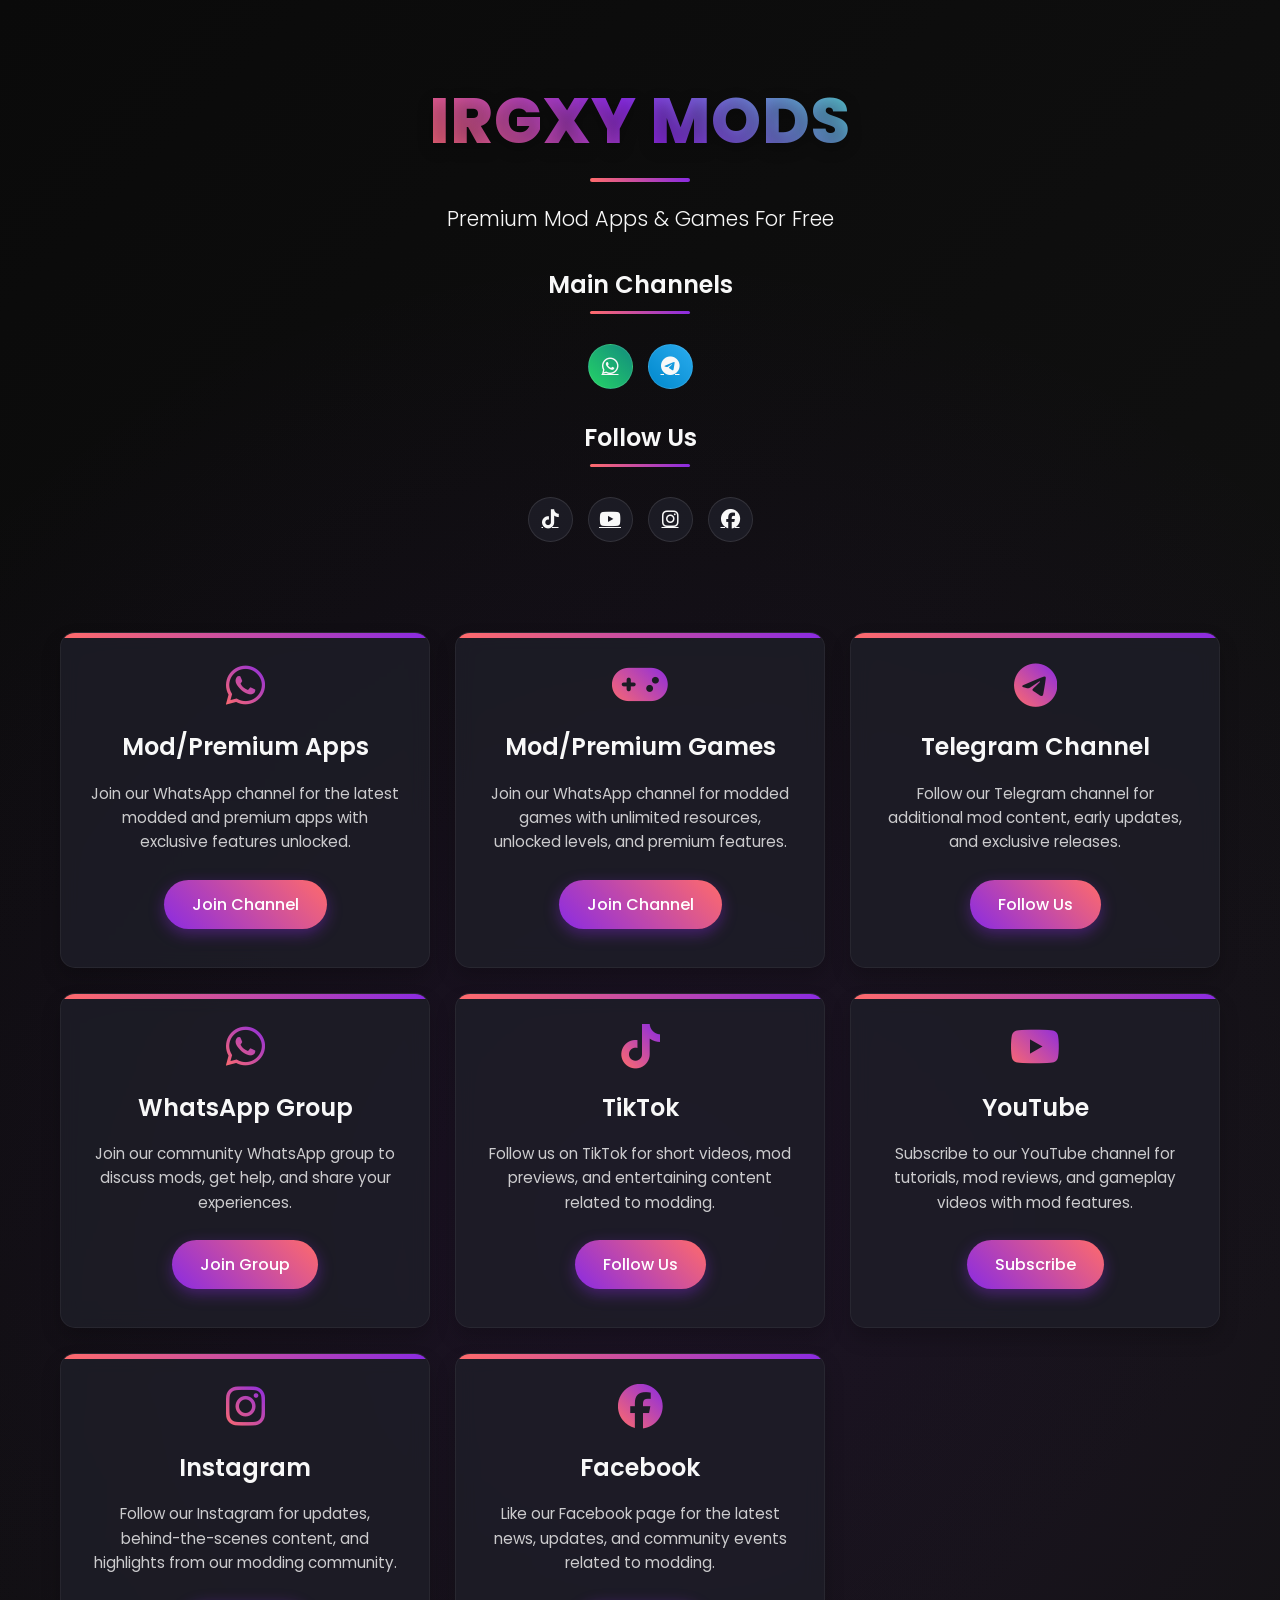
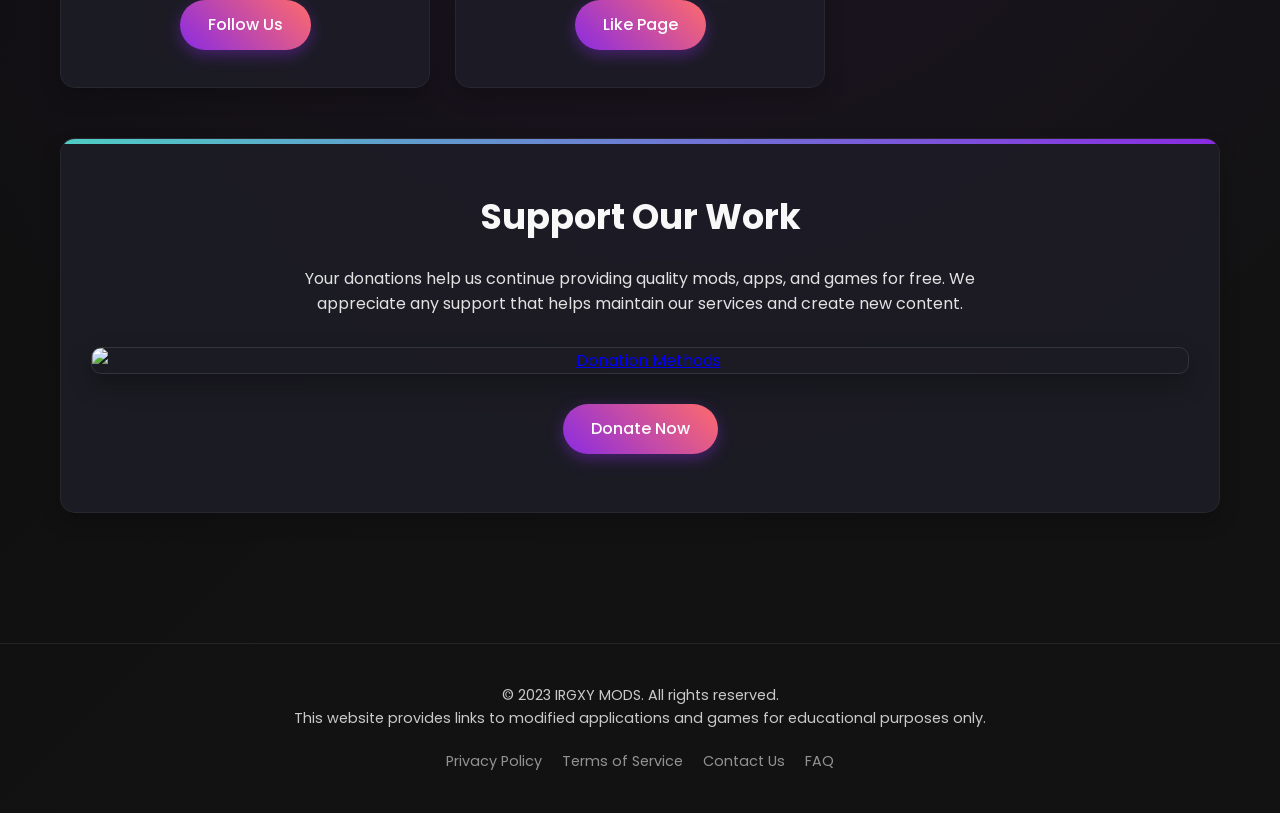
==== commit 192743f2: "Add files via upload" ====
--- a/index.html
+++ b/index.html
@@ -1,515 +1,533 @@
 <!DOCTYPE html>
-<html lang="id">
+<html lang="en">
 <head>
     <meta charset="UTF-8">
     <meta name="viewport" content="width=device-width, initial-scale=1.0">
-    <title>IRGXYMODS - Koleksi Aplikasi Mod Terlengkap</title>
+    <title>IRGXY MODS - Premium Mod Apps & Games</title>
     <link rel="stylesheet" href="https://cdnjs.cloudflare.com/ajax/libs/font-awesome/6.4.0/css/all.min.css">
+    <link href="https://fonts.googleapis.com/css2?family=Poppins:wght@300;400;500;600;700&display=swap" rel="stylesheet">
     <style>
+        :root {
+            --primary: #8a2be2;
+            --secondary: #ff6b6b;
+            --accent: #4ecdc4;
+            --dark: #121212;
+            --darker: #0a0a0a;
+            --light: #f8f8f8;
+            --card-bg: rgba(30, 30, 40, 0.8);
+            --transition: all 0.3s ease;
+        }
+        
         * {
             margin: 0;
             padding: 0;
             box-sizing: border-box;
-            font-family: 'Segoe UI', Tahoma, Geneva, Verdana, sans-serif;
-        }
-
+            font-family: 'Poppins', sans-serif;
+        }
+        
         body {
-            background-color: #f5f5f5;
-            color: #333;
+            background: linear-gradient(135deg, var(--darker) 0%, var(--dark) 70%), url('https://images.unsplash.com/photo-1461749280684-dccba630e2f6?ixlib=rb-4.0.3&auto=format&fit=crop&w=1500&q=80') no-repeat center center fixed;
+            background-size: cover;
+            color: var(--light);
             line-height: 1.6;
-        }
-
+            min-height: 100vh;
+            position: relative;
+            overflow-x: hidden;
+        }
+        
+        body::before {
+            content: '';
+            position: absolute;
+            top: 0;
+            left: 0;
+            width: 100%;
+            height: 100%;
+            background: radial-gradient(circle at 50% 50%, rgba(138, 43, 226, 0.1), transparent 70%);
+            z-index: -1;
+        }
+        
         .container {
             max-width: 1200px;
             margin: 0 auto;
-            padding: 0 20px;
-        }
-
-        /* Header Styles */
+            padding: 20px;
+        }
+        
         header {
-            background: linear-gradient(to right, #000000, #222222);
-            color: white;
-            padding: 20px 0;
-            box-shadow: 0 4px 12px rgba(0, 0, 0, 0.1);
-        }
-
-        .header-content {
+            text-align: center;
+            padding: 50px 20px;
+            margin-bottom: 40px;
+            position: relative;
+        }
+        
+        .logo {
+            font-size: 4rem;
+            font-weight: 800;
+            margin-bottom: 10px;
+            background: linear-gradient(45deg, var(--secondary), var(--primary), var(--accent));
+            -webkit-background-clip: text;
+            -webkit-text-fill-color: transparent;
+            text-shadow: 0 5px 15px rgba(0, 0, 0, 0.3);
+            letter-spacing: 1px;
+            position: relative;
+            display: inline-block;
+        }
+        
+        .logo::after {
+            content: '';
+            position: absolute;
+            bottom: -10px;
+            left: 50%;
+            transform: translateX(-50%);
+            width: 100px;
+            height: 4px;
+            background: linear-gradient(to right, var(--secondary), var(--primary));
+            border-radius: 2px;
+        }
+        
+        .tagline {
+            font-size: 1.3rem;
+            opacity: 0.9;
+            margin: 20px 0;
+            font-weight: 300;
+            max-width: 600px;
+            margin-left: auto;
+            margin-right: auto;
+        }
+        
+        .social-badges {
             display: flex;
-            justify-content: space-between;
-            align-items: center;
-        }
-
-        .logo {
+            justify-content: center;
+            gap: 15px;
+            margin-top: 30px;
+        }
+        
+        .social-badge {
+            width: 45px;
+            height: 45px;
+            border-radius: 50%;
             display: flex;
             align-items: center;
-            gap: 15px;
-        }
-
-        .logo h1 {
-            font-size: 28px;
-            font-weight: 700;
-            letter-spacing: 1px;
-        }
-
-        .logo-icon {
-            font-size: 32px;
-            color: #fff;
-        }
-
-        nav ul {
-            display: flex;
-            list-style: none;
+            justify-content: center;
+            background: var(--card-bg);
+            color: var(--light);
+            font-size: 1.2rem;
+            transition: var(--transition);
+            border: 1px solid rgba(255, 255, 255, 0.1);
+        }
+        
+        .social-badge:hover {
+            transform: translateY(-5px);
+            background: linear-gradient(45deg, var(--secondary), var(--primary));
+            box-shadow: 0 5px 15px rgba(138, 43, 226, 0.4);
+        }
+        
+        .whatsapp-badge {
+            background: linear-gradient(45deg, #25D366, #128C7E);
+        }
+        
+        .telegram-badge {
+            background: linear-gradient(45deg, #0088cc, #2AABEE);
+        }
+        
+        .links-grid {
+            display: grid;
+            grid-template-columns: repeat(auto-fit, minmax(300px, 1fr));
             gap: 25px;
-        }
-
-        nav a {
+            margin-bottom: 50px;
+        }
+        
+        .link-card {
+            background: var(--card-bg);
+            border-radius: 15px;
+            padding: 30px;
+            text-align: center;
+            transition: var(--transition);
+            backdrop-filter: blur(10px);
+            border: 1px solid rgba(255, 255, 255, 0.05);
+            position: relative;
+            overflow: hidden;
+            box-shadow: 0 10px 20px rgba(0, 0, 0, 0.2);
+        }
+        
+        .link-card::before {
+            content: '';
+            position: absolute;
+            top: 0;
+            left: 0;
+            width: 100%;
+            height: 5px;
+            background: linear-gradient(to right, var(--secondary), var(--primary));
+        }
+        
+        .link-card:hover {
+            transform: translateY(-10px);
+            box-shadow: 0 15px 30px rgba(0, 0, 0, 0.3);
+        }
+        
+        .link-icon {
+            font-size: 2.8rem;
+            margin-bottom: 20px;
+            background: linear-gradient(45deg, var(--secondary), var(--primary));
+            -webkit-background-clip: text;
+            -webkit-text-fill-color: transparent;
+            display: inline-block;
+        }
+        
+        .link-title {
+            font-size: 1.5rem;
+            margin-bottom: 15px;
+            color: var(--light);
+            font-weight: 600;
+        }
+        
+        .link-description {
+            margin-bottom: 25px;
+            font-size: 0.95rem;
+            opacity: 0.8;
+            line-height: 1.6;
+        }
+        
+        .btn {
+            display: inline-block;
+            background: linear-gradient(45deg, var(--primary), var(--secondary));
             color: white;
+            padding: 12px 28px;
+            border-radius: 50px;
             text-decoration: none;
             font-weight: 500;
-            transition: color 0.3s;
-            position: relative;
-        }
-
-        nav a:hover {
-            color: #ffcc00;
-        }
-
-        nav a::after {
+            transition: var(--transition);
+            box-shadow: 0 5px 15px rgba(138, 43, 226, 0.4);
+            border: none;
+            cursor: pointer;
+            position: relative;
+            overflow: hidden;
+        }
+        
+        .btn::before {
             content: '';
             position: absolute;
-            width: 0;
-            height: 2px;
-            bottom: -5px;
+            top: 0;
+            left: -100%;
+            width: 100%;
+            height: 100%;
+            background: linear-gradient(90deg, transparent, rgba(255, 255, 255, 0.2), transparent);
+            transition: 0.5s;
+        }
+        
+        .btn:hover {
+            transform: scale(1.05);
+            box-shadow: 0 8px 25px rgba(138, 43, 226, 0.6);
+        }
+        
+        .btn:hover::before {
+            left: 100%;
+        }
+        
+        .donation {
+            text-align: center;
+            padding: 50px 30px;
+            background: var(--card-bg);
+            border-radius: 15px;
+            margin: 50px 0;
+            backdrop-filter: blur(10px);
+            border: 1px solid rgba(255, 255, 255, 0.05);
+            box-shadow: 0 10px 20px rgba(0, 0, 0, 0.2);
+            position: relative;
+            overflow: hidden;
+        }
+        
+        .donation::before {
+            content: '';
+            position: absolute;
+            top: 0;
             left: 0;
-            background-color: #ffcc00;
-            transition: width 0.3s;
-        }
-
-        nav a:hover::after {
             width: 100%;
-        }
-
-        /* Hero Section */
-        .hero {
-            background: linear-gradient(rgba(0, 0, 0, 0.7), rgba(0, 0, 0, 0.7)), url('https://images.unsplash.com/photo-1518770660439-4636190af475?ixlib=rb-4.0.3');
-            background-size: cover;
-            background-position: center;
-            color: white;
-            text-align: center;
-            padding: 80px 20px;
-            margin-bottom: 40px;
-        }
-
-        .hero h2 {
-            font-size: 42px;
+            height: 5px;
+            background: linear-gradient(to right, var(--accent), var(--primary));
+        }
+        
+        .donation-title {
+            font-size: 2.2rem;
             margin-bottom: 20px;
-            text-shadow: 2px 2px 4px rgba(0, 0, 0, 0.5);
-        }
-
-        .hero p {
-            font-size: 18px;
+            color: var(--light);
+            font-weight: 700;
+        }
+        
+        .donation-text {
             max-width: 700px;
             margin: 0 auto 30px;
-        }
-
-        .btn {
-            display: inline-block;
-            background: #ffcc00;
-            color: #000;
-            padding: 12px 30px;
-            border-radius: 30px;
+            opacity: 0.9;
+            line-height: 1.6;
+        }
+        
+        .donation-image {
+            max-width: 100%;
+            border-radius: 10px;
+            margin: 30px auto;
+            display: block;
+            box-shadow: 0 10px 25px rgba(0, 0, 0, 0.3);
+            transition: var(--transition);
+            border: 1px solid rgba(255, 255, 255, 0.1);
+        }
+        
+        .donation-image:hover {
+            transform: scale(1.02);
+        }
+        
+        footer {
+            text-align: center;
+            padding: 40px 0;
+            margin-top: 60px;
+            border-top: 1px solid rgba(255, 255, 255, 0.1);
+            font-size: 0.9rem;
+            opacity: 0.8;
+        }
+        
+        .footer-links {
+            display: flex;
+            justify-content: center;
+            gap: 20px;
+            margin-top: 20px;
+        }
+        
+        .footer-link {
+            color: var(--light);
             text-decoration: none;
+            transition: var(--transition);
+            opacity: 0.7;
+        }
+        
+        .footer-link:hover {
+            opacity: 1;
+            color: var(--accent);
+        }
+        
+        @media (max-width: 768px) {
+            .links-grid {
+                grid-template-columns: 1fr;
+            }
+            
+            .logo {
+                font-size: 2.8rem;
+            }
+            
+            .tagline {
+                font-size: 1.1rem;
+            }
+            
+            .link-card {
+                padding: 25px;
+            }
+            
+            .donation {
+                padding: 30px 20px;
+            }
+            
+            .donation-title {
+                font-size: 1.8rem;
+            }
+        }
+        
+        /* Animation for page elements */
+        @keyframes fadeIn {
+            from {
+                opacity: 0;
+                transform: translateY(20px);
+            }
+            to {
+                opacity: 1;
+                transform: translateY(0);
+            }
+        }
+        
+        .animated {
+            animation: fadeIn 0.8s ease forwards;
+        }
+        
+        .delay-1 {
+            animation-delay: 0.2s;
+        }
+        
+        .delay-2 {
+            animation-delay: 0.4s;
+        }
+        
+        .delay-3 {
+            animation-delay: 0.6s;
+        }
+        
+        /* Custom scrollbar */
+        ::-webkit-scrollbar {
+            width: 10px;
+        }
+        
+        ::-webkit-scrollbar-track {
+            background: var(--darker);
+        }
+        
+        ::-webkit-scrollbar-thumb {
+            background: linear-gradient(var(--primary), var(--secondary));
+            border-radius: 5px;
+        }
+        
+        ::-webkit-scrollbar-thumb:hover {
+            background: linear-gradient(var(--secondary), var(--primary));
+        }
+        
+        .channels-header {
+            margin: 30px 0 20px;
+            font-size: 1.5rem;
+            color: var(--light);
             font-weight: 600;
-            transition: all 0.3s;
-            border: 2px solid #ffcc00;
-        }
-
-        .btn:hover {
-            background: transparent;
-            color: #ffcc00;
-        }
-
-        /* Main Content */
-        .main-content {
-            padding: 40px 0;
-        }
-
-        .section-title {
             text-align: center;
-            margin-bottom: 40px;
-            position: relative;
-        }
-
-        .section-title h2 {
-            font-size: 32px;
-            color: #222;
-            display: inline-block;
+            position: relative;
             padding-bottom: 10px;
-            position: relative;
-        }
-
-        .section-title h2::after {
+        }
+        
+        .channels-header::after {
             content: '';
             position: absolute;
-            width: 60%;
+            bottom: 0;
+            left: 50%;
+            transform: translateX(-50%);
+            width: 100px;
             height: 3px;
-            background: #ffcc00;
-            bottom: 0;
-            left: 20%;
-        }
-
-        /* Mod Categories */
-        .mod-categories {
-            display: grid;
-            grid-template-columns: repeat(auto-fill, minmax(300px, 1fr));
-            gap: 25px;
-            margin-bottom: 50px;
-        }
-
-        .category-card {
-            background: white;
-            border-radius: 10px;
-            overflow: hidden;
-            box-shadow: 0 5px 15px rgba(0, 0, 0, 0.1);
-            transition: transform 0.3s, box-shadow 0.3s;
-        }
-
-        .category-card:hover {
-            transform: translateY(-5px);
-            box-shadow: 0 15px 30px rgba(0, 0, 0, 0.15);
-        }
-
-        .card-header {
-            background: #222;
-            color: white;
-            padding: 20px;
-            text-align: center;
-        }
-
-        .card-body {
-            padding: 20px;
-        }
-
-        .card-body ul {
-            list-style: none;
-        }
-
-        .card-body li {
-            margin-bottom: 12px;
-            padding-left: 25px;
-            position: relative;
-        }
-
-        .card-body li::before {
-            content: '➜';
-            position: absolute;
-            left: 0;
-            color: #ffcc00;
-        }
-
-        .card-body a {
-            color: #333;
-            text-decoration: none;
-            transition: color 0.3s;
-            display: block;
-            padding: 8px 5px;
-            border-radius: 5px;
-        }
-
-        .card-body a:hover {
-            color: #ffcc00;
-            background: rgba(0, 0, 0, 0.05);
-        }
-
-        .card-footer {
-            padding: 15px 20px;
-            background: #f9f9f9;
-            text-align: center;
-        }
-
-        /* Footer */
-        footer {
-            background: #222;
-            color: white;
-            padding: 40px 0 20px;
-        }
-
-        .footer-content {
-            display: grid;
-            grid-template-columns: repeat(auto-fit, minmax(250px, 1fr));
-            gap: 30px;
-            margin-bottom: 30px;
-        }
-
-        .footer-section h3 {
-            font-size: 20px;
-            margin-bottom: 20px;
-            position: relative;
-            padding-bottom: 10px;
-        }
-
-        .footer-section h3::after {
-            content: '';
-            position: absolute;
-            width: 50px;
-            height: 2px;
-            background: #ffcc00;
-            bottom: 0;
-            left: 0;
-        }
-
-        .footer-section p {
-            margin-bottom: 15px;
-        }
-
-        .social-links a {
-            display: inline-block;
-            margin-right: 15px;
-            color: white;
-            font-size: 20px;
-            transition: color 0.3s;
-        }
-
-        .social-links a:hover {
-            color: #ffcc00;
-        }
-
-        .footer-bottom {
-            text-align: center;
-            padding-top: 20px;
-            border-top: 1px solid #444;
-        }
-
-        /* Responsive Design */
-        @media (max-width: 768px) {
-            .header-content {
-                flex-direction: column;
-                text-align: center;
-                gap: 15px;
-            }
-
-            nav ul {
-                gap: 15px;
-                flex-wrap: wrap;
-                justify-content: center;
-            }
-
-            .hero h2 {
-                font-size: 32px;
-            }
-
-            .mod-categories {
-                grid-template-columns: 1fr;
-            }
+            background: linear-gradient(to right, var(--secondary), var(--primary));
+            border-radius: 2px;
         }
     </style>
 </head>
 <body>
-    <!-- Header -->
-    <header>
-        <div class="container header-content">
-            <div class="logo">
-                <i class="fas fa-code logo-icon"></i>
-                <h1>IRGXYMODS</h1>
-            </div>
-            <nav>
-                <ul>
-                    <li><a href="#home">Beranda</a></li>
-                    <li><a href="#mods">Mod Apps</a></li>
-                    <li><a href="#about">Tentang</a></li>
-                    <li><a href="#donate">Donasi</a></li>
-                </ul>
-            </nav>
+    <div class="container">
+        <header>
+            <h1 class="logo animated">IRGXY MODS</h1>
+            <p class="tagline animated delay-1">Premium Mod Apps & Games For Free</p>
+            
+            <div class="channels-header animated delay-1">Main Channels</div>
+            
+            <div class="social-badges animated delay-2">
+                <a href="https://whatsapp.com/channel/0029Vb5kLy26BIEZjEe5U33j" class="social-badge whatsapp-badge" target="_blank">
+                    <i class="fab fa-whatsapp"></i>
+                </a>
+                <a href="https://t.me/irgxymods" class="social-badge telegram-badge" target="_blank">
+                    <i class="fab fa-telegram"></i>
+                </a>
+            </div>
+            
+            <div class="channels-header animated delay-2">Follow Us</div>
+            
+            <div class="social-badges animated delay-3">
+                <a href="https://www.tiktok.com/@irgxy11" class="social-badge" target="_blank">
+                    <i class="fab fa-tiktok"></i>
+                </a>
+                <a href="https://youtube.com/@irgxy_mod" class="social-badge" target="_blank">
+                    <i class="fab fa-youtube"></i>
+                </a>
+                <a href="https://www.instagram.com/irgi_mods" class="social-badge" target="_blank">
+                    <i class="fab fa-instagram"></i>
+                </a>
+                <a href="https://www.facebook.com/share/16c3tr2gRX/" class="social-badge" target="_blank">
+                    <i class="fab fa-facebook"></i>
+                </a>
+            </div>
+        </header>
+        
+        <div class="links-grid">
+            <div class="link-card animated delay-1">
+                <i class="link-icon fab fa-whatsapp"></i>
+                <h3 class="link-title">Mod/Premium Apps</h3>
+                <p class="link-description">Join our WhatsApp channel for the latest modded and premium apps with exclusive features unlocked.</p>
+                <a href="https://whatsapp.com/channel/0029Vb5kLy26BIEZjEe5U33j" class="btn" target="_blank">Join Channel</a>
+            </div>
+            
+            <div class="link-card animated delay-1">
+                <i class="link-icon fas fa-gamepad"></i>
+                <h3 class="link-title">Mod/Premium Games</h3>
+                <p class="link-description">Join our WhatsApp channel for modded games with unlimited resources, unlocked levels, and premium features.</p>
+                <a href="https://whatsapp.com/channel/0029VbBXgPoJP20v92oTrt1R" class="btn" target="_blank">Join Channel</a>
+            </div>
+            
+            <div class="link-card animated delay-2">
+                <i class="link-icon fab fa-telegram"></i>
+                <h3 class="link-title">Telegram Channel</h3>
+                <p class="link-description">Follow our Telegram channel for additional mod content, early updates, and exclusive releases.</p>
+                <a href="https://t.me/irgxymods" class="btn" target="_blank">Follow Us</a>
+            </div>
+            
+            <div class="link-card animated delay-2">
+                <i class="link-icon fab fa-whatsapp"></i>
+                <h3 class="link-title">WhatsApp Group</h3>
+                <p class="link-description">Join our community WhatsApp group to discuss mods, get help, and share your experiences.</p>
+                <a href="https://chat.whatsapp.com/HTE9pp47PpTDDC3Lf57TFa?mode=ac_t" class="btn" target="_blank">Join Group</a>
+            </div>
+            
+            <div class="link-card animated delay-3">
+                <i class="link-icon fab fa-tiktok"></i>
+                <h3 class="link-title">TikTok</h3>
+                <p class="link-description">Follow us on TikTok for short videos, mod previews, and entertaining content related to modding.</p>
+                <a href="https://www.tiktok.com/@irgxy11" class="btn" target="_blank">Follow Us</a>
+            </div>
+            
+            <div class="link-card animated delay-3">
+                <i class="link-icon fab fa-youtube"></i>
+                <h3 class="link-title">YouTube</h3>
+                <p class="link-description">Subscribe to our YouTube channel for tutorials, mod reviews, and gameplay videos with mod features.</p>
+                <a href="https://youtube.com/@irgxy_mod" class="btn" target="_blank">Subscribe</a>
+            </div>
+            
+            <div class="link-card animated">
+                <i class="link-icon fab fa-instagram"></i>
+                <h3 class="link-title">Instagram</h3>
+                <p class="link-description">Follow our Instagram for updates, behind-the-scenes content, and highlights from our modding community.</p>
+                <a href="https://www.instagram.com/irgi_mods" class="btn" target="_blank">Follow Us</a>
+            </div>
+            
+            <div class="link-card animated">
+                <i class="link-icon fab fa-facebook"></i>
+                <h3 class="link-title">Facebook</h3>
+                <p class="link-description">Like our Facebook page for the latest news, updates, and community events related to modding.</p>
+                <a href="https://www.facebook.com/share/16c3tr2gRX/" class="btn" target="_blank">Like Page</a>
+            </div>
         </div>
-    </header>
-
-    <!-- Hero Section -->
-    <section class="hero" id="home">
-        <div class="container">
-            <h2>Koleksi Aplikasi Mod Terlengkap</h2>
-            <p>Temukan berbagai aplikasi modifikasi berkualitas tinggi untuk kebutuhan harian Anda. Download gratis dan nikmati fitur premium!</p>
-            <a href="#mods" class="btn">Jelajahi Aplikasi</a>
-        </div>
-    </section>
-
-    <!-- Main Content -->
-    <div class="container main-content">
-        <div class="section-title">
-            <h2>Kategori Aplikasi Mod</h2>
-        </div>
-
-        <div class="mod-categories" id="mods">
-            <!-- Alight Motion Mod -->
-            <div class="category-card">
-                <div class="card-header">
-                    <h3>Alight Motion Mod</h3>
-                </div>
-                <div class="card-body">
-                    <ul>
-                        <li><a href="https://drive.google.com/drive/folders/1MZ4k9NsP_uC2F59jjNDsVomHuX5ONYOd" target="_blank">Download Alight Motion Mod</a></li>
-                    </ul>
-                </div>
-                <div class="card-footer">
-                    <p>Video Editor Premium</p>
-                </div>
-            </div>
-
-            <!-- Anime Mods -->
-            <div class="category-card">
-                <div class="card-header">
-                    <h3>Anime Mod</h3>
-                </div>
-                <div class="card-body">
-                    <ul>
-                        <li><a href="https://drive.google.com/drive/folders/1dVzk2_tKBxLgmcxke6BJwpygHH2ee1Ci" target="_blank">AnimePlay Mod</a></li>
-                        <li><a href="https://drive.google.com/drive/folders/15NlNga_an6uD8wECr8AzUv4osqdZX3i1" target="_blank">Nonton Anime Mod</a></li>
-                        <li><a href="https://drive.google.com/drive/folders/1DTylJiCQygxf8YhhCZelUsl4_xWu55tr" target="_blank">Nonton Kartun Mod</a></li>
-                        <li><a href="https://drive.google.com/drive/folders/14laOzNB-P4ChOvMjDqqSwNTBgIwY3ZGK" target="_blank">Baca Komik Mod</a></li>
-                    </ul>
-                </div>
-                <div class="card-footer">
-                    <p>Untuk Penggemar Anime</p>
-                </div>
-            </div>
-
-            <!-- Social Media Mods -->
-            <div class="category-card">
-                <div class="card-header">
-                    <h3>Media Sosial Mod</h3>
-                </div>
-                <div class="card-body">
-                    <ul>
-                        <li><a href="https://drive.google.com/drive/folders/1RI3EWB1YA_97xq-3cVDxxLaTCnWC77LL" target="_blank">WhatsApp GB Mod</a></li>
-                        <li><a href="https://drive.google.com/drive/folders/1F6uhRlicb6CFq3RoKtxeukjdD91Dm1HT" target="_blank">YouTube Mod</a></li>
-                        <li><a href="https://drive.google.com/drive/folders/1YDQ79EjfMvecPp8FT8wfnlIGnFHTnvOQ" target="_blank">TikTok Mod</a></li>
-                    </ul>
-                </div>
-                <div class="card-footer">
-                    <p>Media Sosial Premium</p>
-                </div>
-            </div>
-
-            <!-- Utility Mods -->
-            <div class="category-card">
-                <div class="card-header">
-                    <h3>Utility Mod</h3>
-                </div>
-                <div class="card-body">
-                    <ul>
-                        <li><a href="https://drive.google.com/drive/folders/1tsCOM3ou5Rm2bupqu0Np0U_rkK8OYbO3" target="_blank">Apk Edit Mod</a></li>
-                        <li><a href="https://drive.google.com/drive/folders/1zIg6pDStXkszlkeeo_FzRO498NgCeR5h" target="_blank">Game Booster Mod</a></li>
-                        <li><a href="https://drive.google.com/drive/folders/1ZHyGec-OpaQSnej46ThoA4x63TgLRrrp" target="_blank">VPN Mod</a></li>
-                        <li><a href="https://drive.google.com/drive/folders/1BiEvnuuSGFSGg3LgcEL6MIquVw1Ycgum" target="_blank">Browser Mod</a></li>
-                    </ul>
-                </div>
-                <div class="card-footer">
-                    <p>Alat Bantu Premium</p>
-                </div>
-            </div>
-
-            <!-- Entertainment Mods -->
-            <div class="category-card">
-                <div class="card-header">
-                    <h3>Hiburan Mod</h3>
-                </div>
-                <div class="card-body">
-                    <ul>
-                        <li><a href="https://drive.google.com/drive/folders/1m9xxsX_5u4LmqFclSFhEL2dbygaek619" target="_blank">Apk Film Mod</a></li>
-                        <li><a href="https://drive.google.com/drive/folders/1PRpSks0oRUEbDfYUM_WbskNyX7T_XQ8S" target="_blank">Musik Mod</a></li>
-                        <li><a href="https://drive.google.com/drive/folders/1DQjlsMoWVqR1qivvGFrdcYAAwKouGG9J" target="_blank">Donghub Mod</a></li>
-                        <li><a href="https://drive.google.com/drive/folders/14I3stN4qNOV9pzN-3jwibDQOGUGgAH5o" target="_blank">PureStatus Mod</a></li>
-                    </ul>
-                </div>
-                <div class="card-footer">
-                    <p>Hiburan Tanpa Batas</p>
-                </div>
-            </div>
-
-            <!-- Other Mods -->
-            <div class="category-card">
-                <div class="card-header">
-                    <h3>Lainnya</h3>
-                </div>
-                <div class="card-body">
-                    <ul>
-                        <li><a href="https://drive.google.com/drive/folders/1c-mlGCowXU3ccSPrC_G5a4tFJ9jps-dr" target="_blank">Olahraga Mod</a></li>
-                        <li><a href="https://drive.google.com/drive/folders/18rie7_6VMERydWYl5PA2dThvXxmLzsHX" target="_blank">Aplikasi HD Mod</a></li>
-                        <li><a href="https://drive.google.com/drive/folders/1SzHj0LTvf-CboNDPnK8PqrQn2a82T5gI" target="_blank">Bot AI Mod</a></li>
-                        <li><a href="https://drive.google.com/drive/folders/1kQ-gufpTAwX6gKjPnEwGTUmEsXrvkDQz" target="_blank">Belajar Mod</a></li>
-                        <li><a href="https://drive.google.com/drive/folders/1tiRfTDJq4YhBC29UaDCHDJI6HLYJnT5r" target="_blank">Lainnya Mod</a></li>
-                    </ul>
-                </div>
-                <div class="card-footer">
-                    <p>Kategori Lainnya</p>
-                </div>
-            </div>
-        </div>
-
-        <!-- Donation Section -->
-        <div class="section-title" id="donate">
-            <h2>Dukung Kami</h2>
-        </div>
-        
-        <div class="category-card">
-            <div class="card-header">
-                <h3>Donasi Seikhlasnya</h3>
-            </div>
-            <div class="card-body">
-                <p>Dukungan Anda sangat berarti untuk pengembangan aplikasi mod ini. Terima kasih atas donasinya!</p>
-                <ul>
-                    <li><a href="https://drive.google.com/drive/folders/1GknUL4Zskg7N2HiNkrcxw6W7fxUvNHBE" target="_blank">Link Donasi</a></li>
-                </ul>
-            </div>
-            <div class="card-footer">
-                <p>Terima Kasih Atas Dukungannya</p>
-            </div>
+        
+        <div class="donation animated">
+            <h2 class="donation-title">Support Our Work</h2>
+            <p class="donation-text">Your donations help us continue providing quality mods, apps, and games for free. We appreciate any support that helps maintain our services and create new content.</p>
+            <a href="https://ik.imagekit.io/IrgxyMods/quality_restoration_20250824003928342.png?updatedAt=1756133482961" target="_blank">
+                <img src="https://ik.imagekit.io/IrgxyMods/quality_restoration_20250824003928342.png?updatedAt=1756133482961" alt="Donation Methods" class="donation-image">
+            </a>
+            <a href="https://ik.imagekit.io/IrgxyMods/quality_restoration_20250824003928342.png?updatedAt=1756133482961" class="btn" target="_blank">Donate Now</a>
         </div>
     </div>
-
-    <!-- Footer -->
+    
     <footer>
-        <div class="container">
-            <div class="footer-content">
-                <div class="footer-section">
-                    <h3>Tentang IRGXYMODS</h3>
-                    <p>Menyediakan berbagai aplikasi modifikasi berkualitas tinggi dengan fitur premium yang dapat diakses secara gratis.</p>
-                </div>
-                <div class="footer-section">
-                    <h3>Link Profil</h3>
-                    <p><a href="https://irgi345.github.io/" target="_blank" style="color: #ffcc00;">Profil IRGXYMODS</a></p>
-                </div>
-                <div class="footer-section">
-                    <h3>Follow Kami</h3>
-                    <div class="social-links">
-                        <a href="#"><i class="fab fa-facebook"></i></a>
-                        <a href="#"><i class="fab fa-instagram"></i></a>
-                        <a href="#"><i class="fab fa-telegram"></i></a>
-                        <a href="#"><i class="fab fa-youtube"></i></a>
-                    </div>
-                </div>
-            </div>
-            <div class="footer-bottom">
-                <p>&copy; 2023 IRGXYMODS - All Rights Reserved</p>
-            </div>
+        <p>&copy; 2023 IRGXY MODS. All rights reserved.</p>
+        <p>This website provides links to modified applications and games for educational purposes only.</p>
+        
+        <div class="footer-links">
+            <a href="#" class="footer-link">Privacy Policy</a>
+            <a href="#" class="footer-link">Terms of Service</a>
+            <a href="#" class="footer-link">Contact Us</a>
+            <a href="#" class="footer-link">FAQ</a>
         </div>
     </footer>
 
     <script>
-        // Smooth scrolling for navigation links
-        document.querySelectorAll('a[href^="#"]').forEach(anchor => {
-            anchor.addEventListener('click', function (e) {
-                e.preventDefault();
-                
-                const targetId = this.getAttribute('href');
-                if(targetId === '#') return;
-                
-                const targetElement = document.querySelector(targetId);
-                if(targetElement) {
-                    window.scrollTo({
-                        top: targetElement.offsetTop - 80,
-                        behavior: 'smooth'
-                    });
-                }
+        // Add animations when scrolling
+        document.addEventListener('DOMContentLoaded', function() {
+            const animatedElements = document.querySelectorAll('.animated');
+            
+            const observer = new IntersectionObserver((entries) => {
+                entries.forEach(entry => {
+                    if (entry.isIntersecting) {
+                        entry.target.style.visibility = 'visible';
+                    }
+                });
+            }, { threshold: 0.1 });
+            
+            animatedElements.forEach(el => {
+                el.style.visibility = 'hidden';
+                observer.observe(el);
             });
         });
     </script>
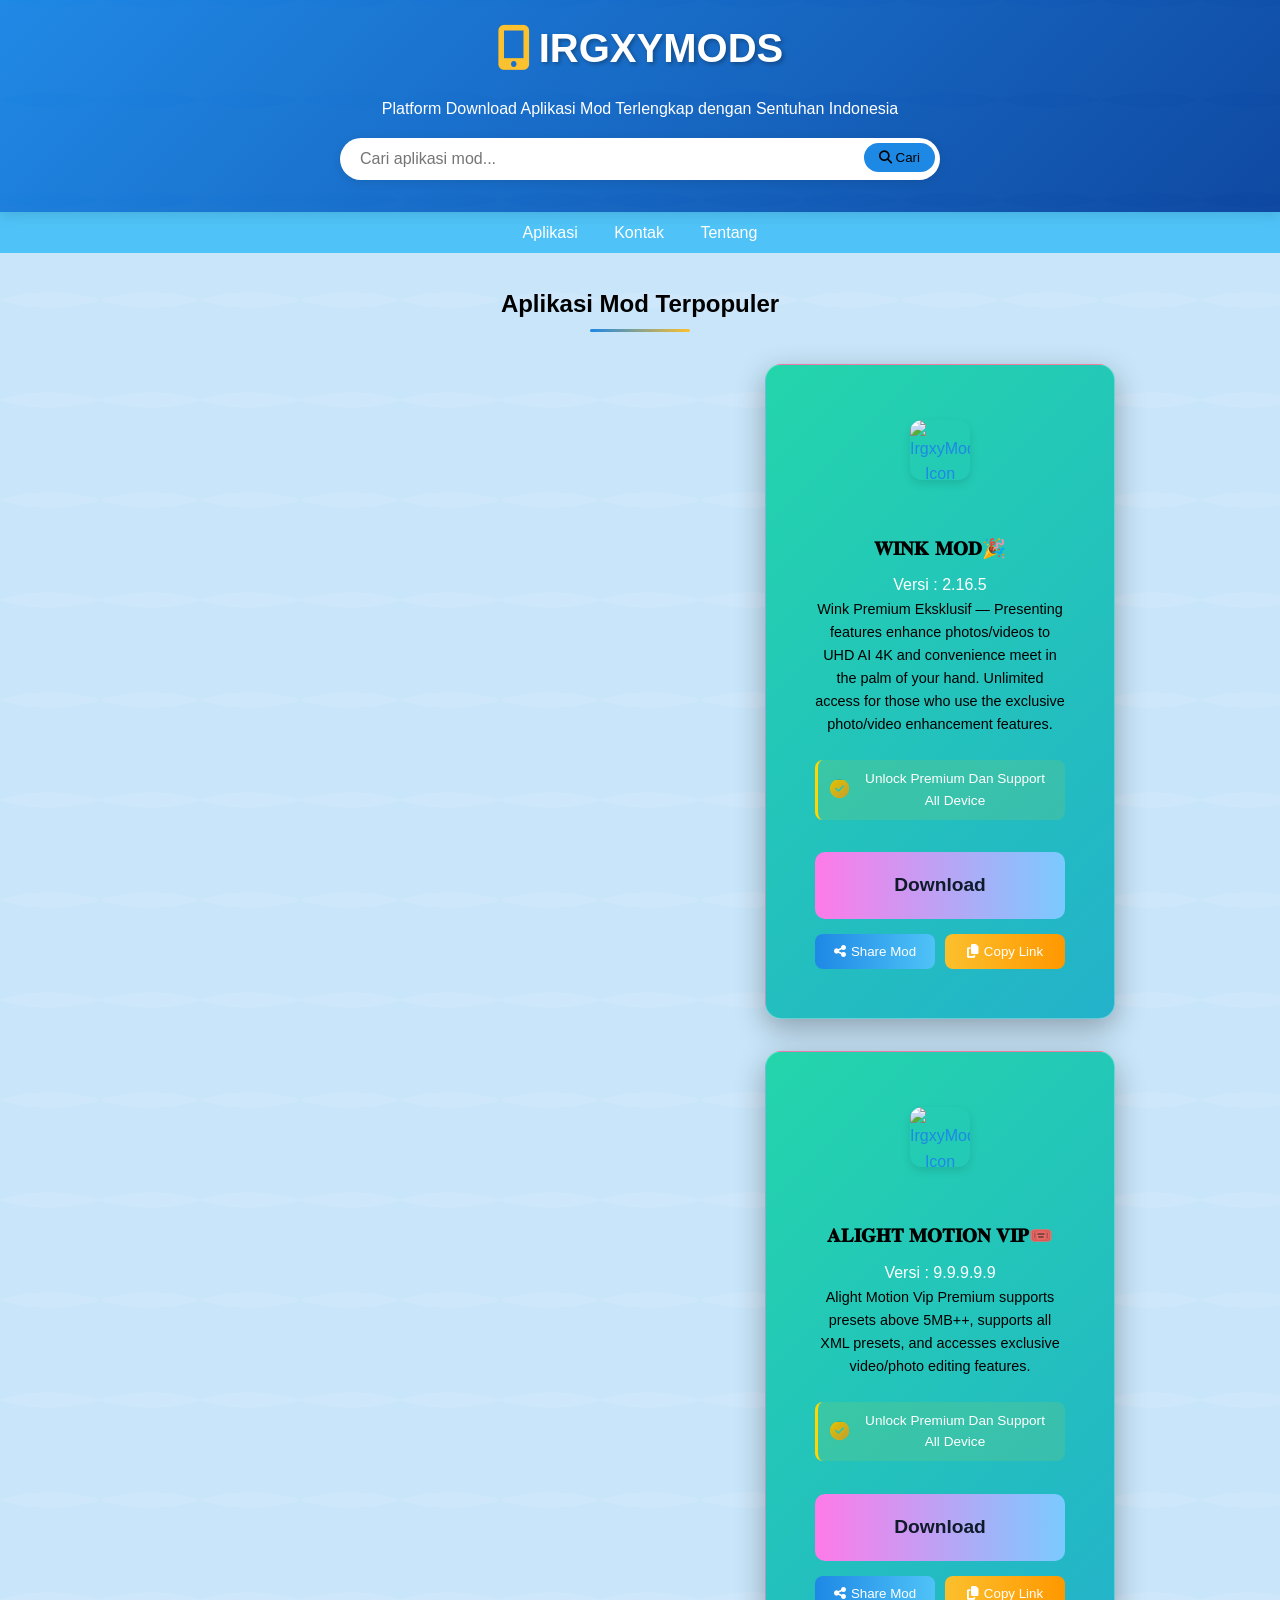
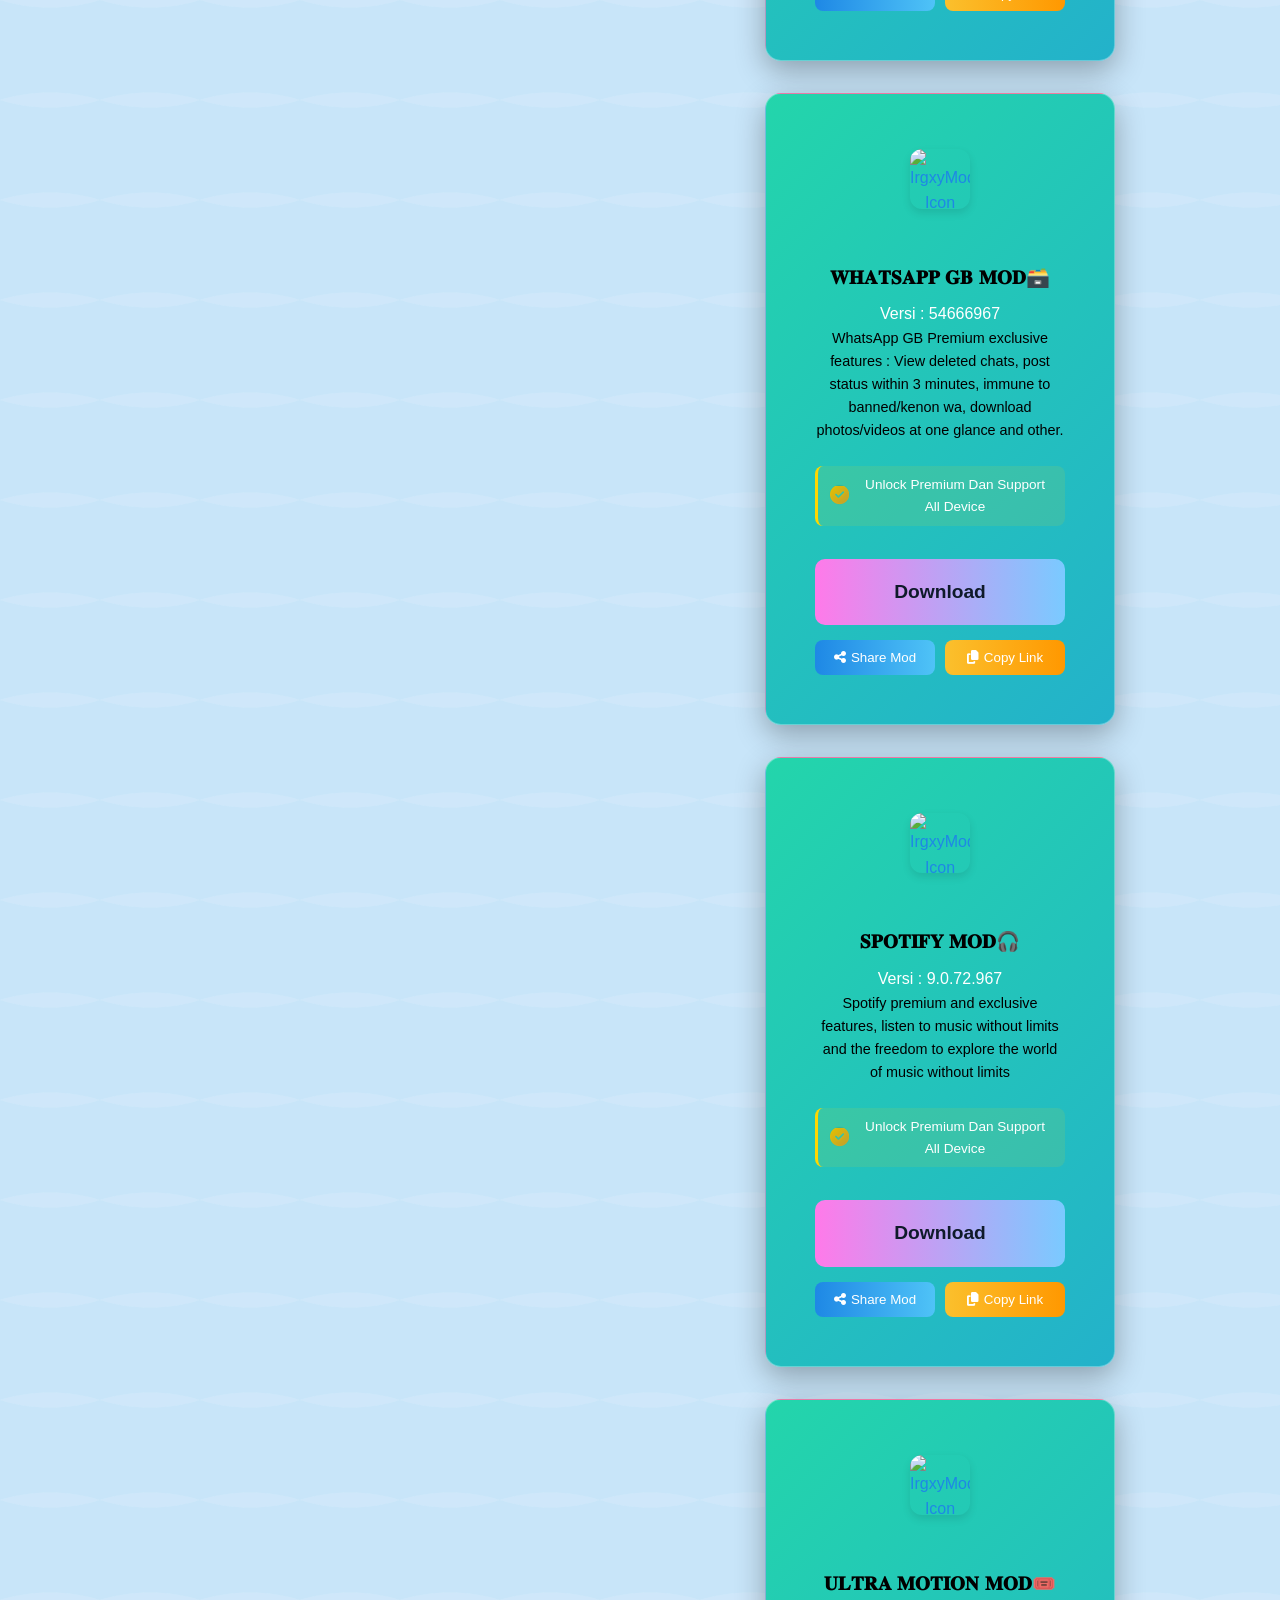
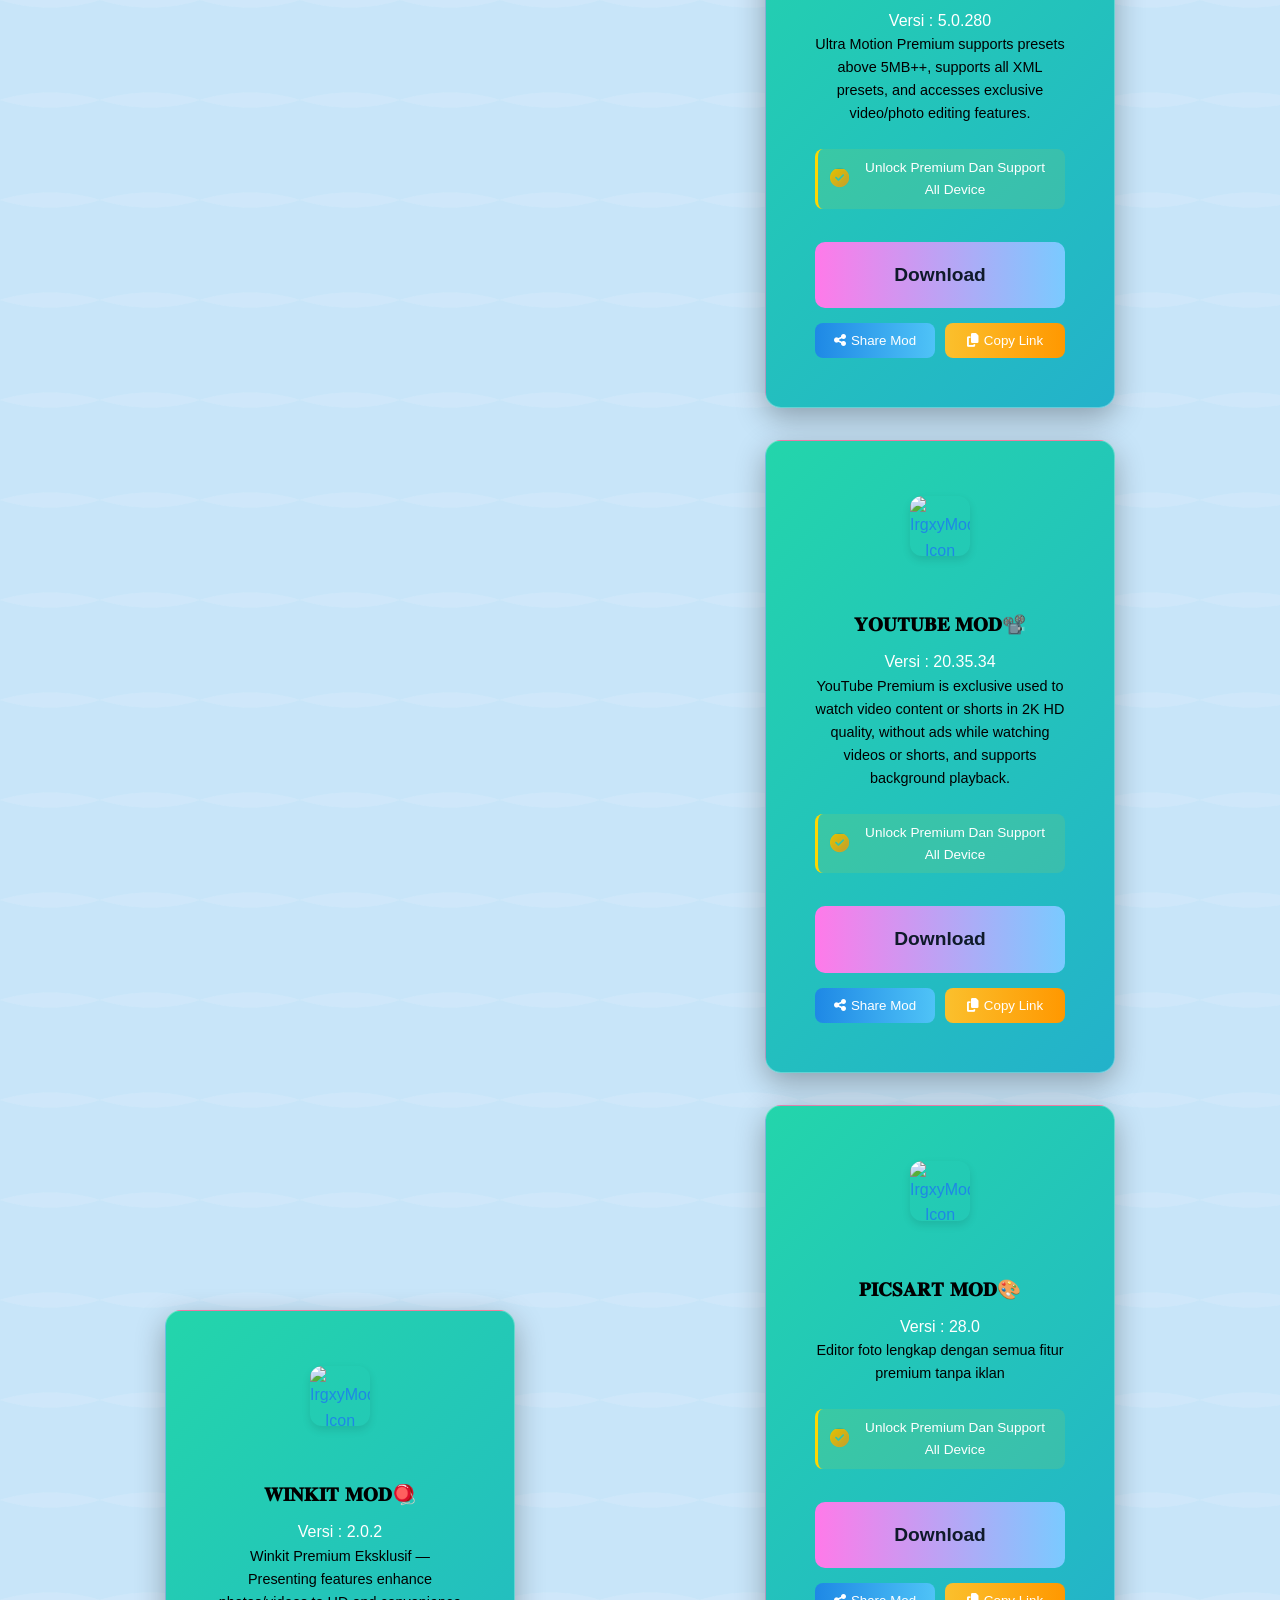
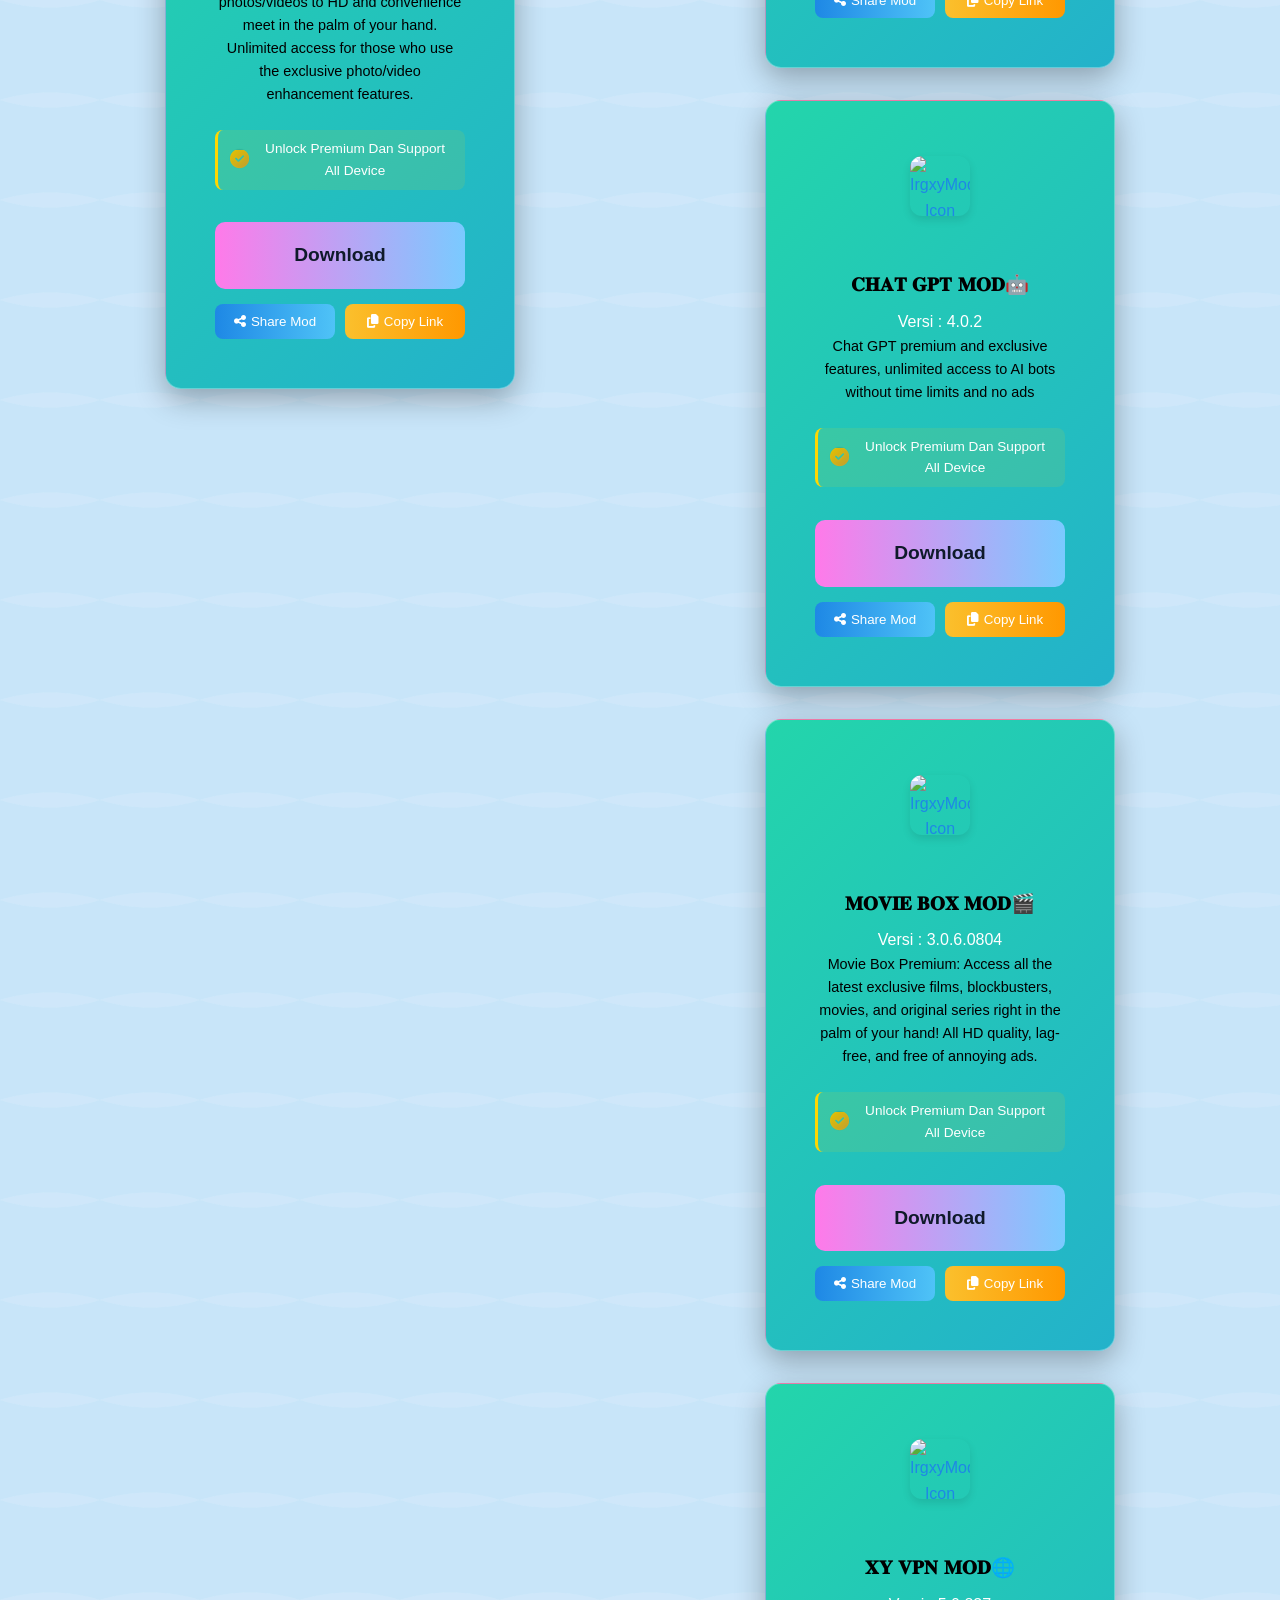
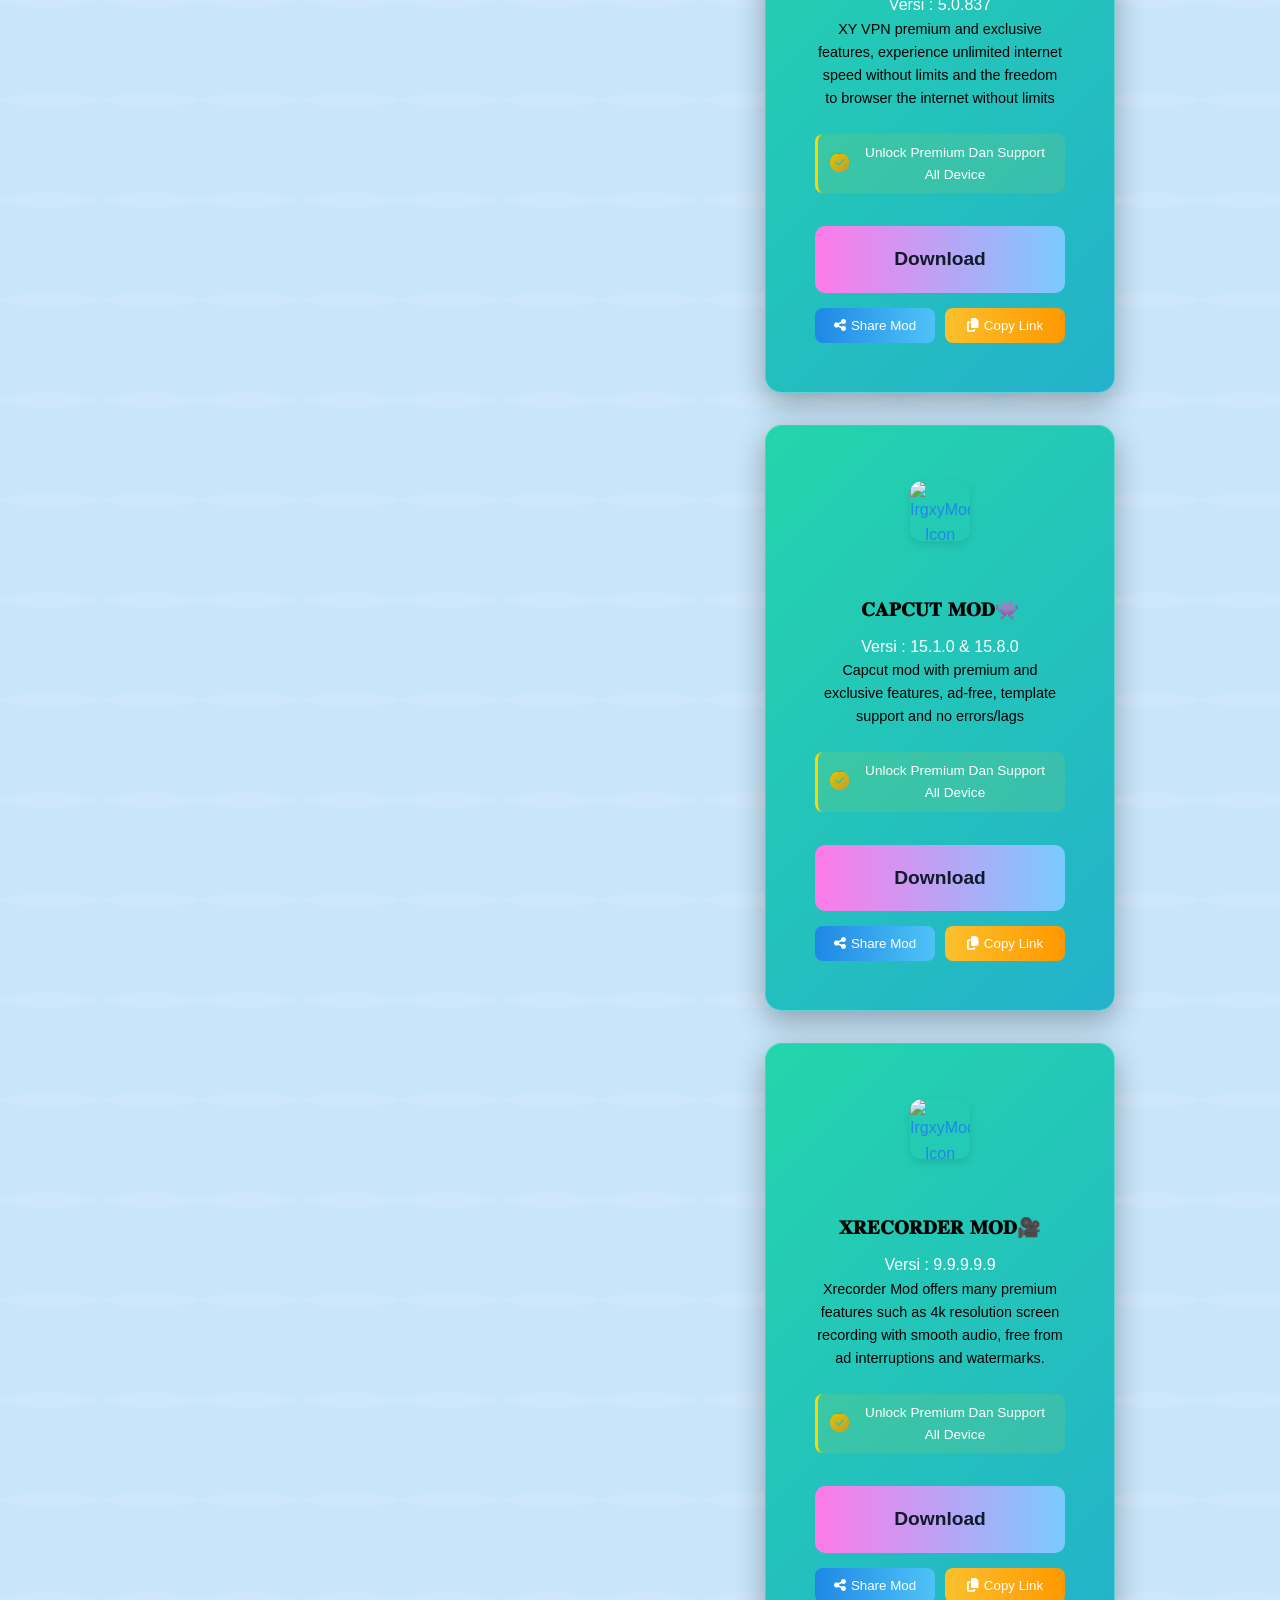
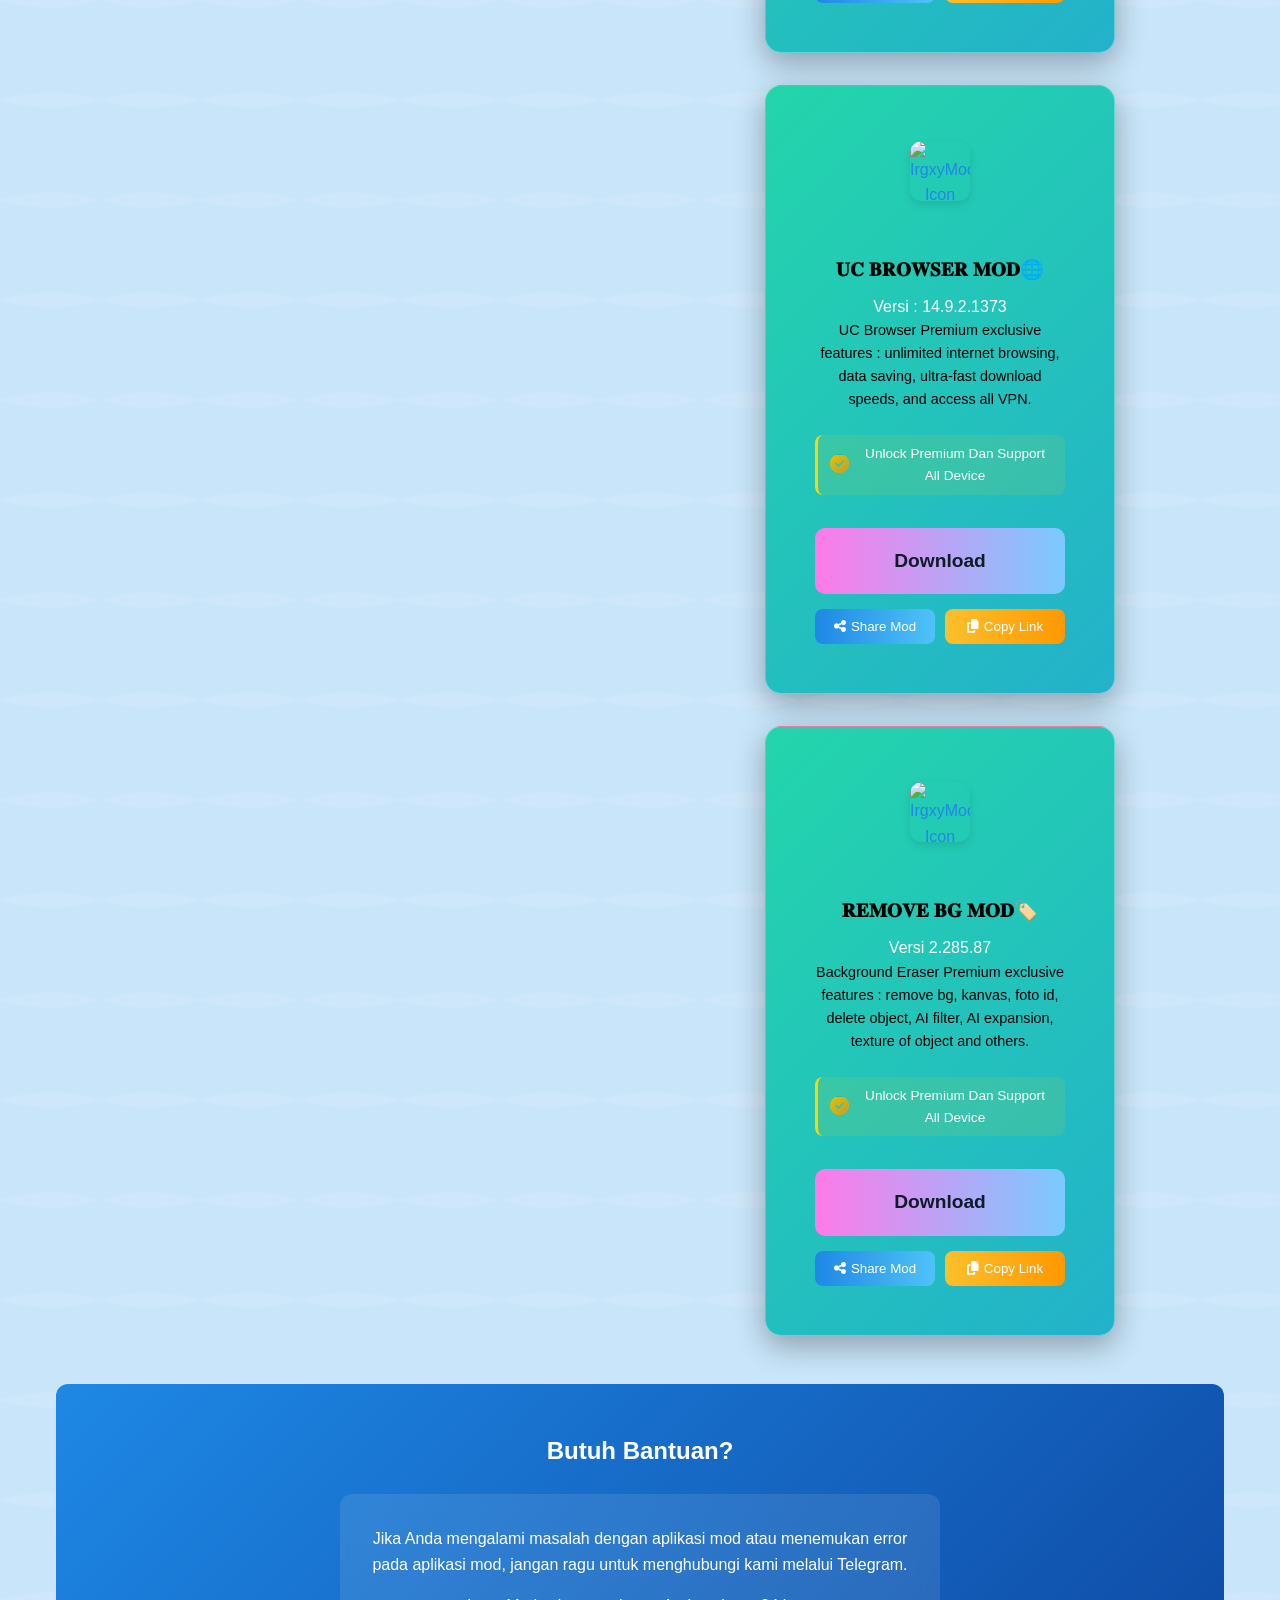
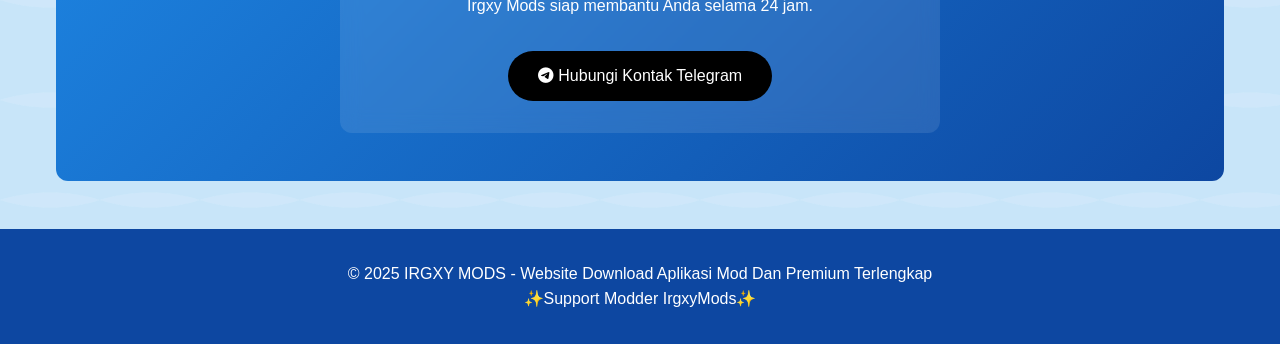
==== commit 0573ad78: "Add files via upload" ====
--- a/index.html
+++ b/index.html
@@ -1,534 +1,1066 @@
 <!DOCTYPE html>
-<html lang="en">
+<html lang="id">
 <head>
     <meta charset="UTF-8">
     <meta name="viewport" content="width=device-width, initial-scale=1.0">
-    <title>IRGXY MODS - Premium Mod Apps & Games</title>
+    <title>IRGXYMODS - Aplikasi Mod Terlengkap</title>
     <link rel="stylesheet" href="https://cdnjs.cloudflare.com/ajax/libs/font-awesome/6.4.0/css/all.min.css">
-    <link href="https://fonts.googleapis.com/css2?family=Poppins:wght@300;400;500;600;700&display=swap" rel="stylesheet">
+         
     <style>
+        /* Existing styles remain unchanged */
         :root {
-            --primary: #8a2be2;
-            --secondary: #ff6b6b;
-            --accent: #4ecdc4;
-            --dark: #121212;
-            --darker: #0a0a0a;
-            --light: #f8f8f8;
-            --card-bg: rgba(30, 30, 40, 0.8);
-            --transition: all 0.3s ease;
-        }
-        
+            --primary: #1e88e5;
+            --secondary: #4fc3f7;
+            --accent: #fbc02d;
+            --dark: #0d47a1;
+            --light: #e3f2fd;
+            --text: #212121;
+            --background: #ffffff;
+            --gold: #FFD700;
+            --luxury-gold: linear-gradient(135deg, #FFD700 0%, #D4AF37 100%);
+            --batik-pattern: url("data:image/svg+xml,%3Csvg xmlns='http://www.w3.org/2000/svg' width='100' height='100' viewBox='0 0 100 100'%3E%3Cpath d='M0,0 L100,0 L100,100 L0,100 Z' fill='%231e88e5' opacity='0.1'/%3E%3Cpath d='M0,0 C30,10 70,10 100,0 L100,100 C70,90 30,90 0,100 Z' fill='%234fc3f7' opacity='0.05'/%3E%3C/svg%3E");
+        }
+
         * {
             margin: 0;
             padding: 0;
             box-sizing: border-box;
             font-family: 'Poppins', sans-serif;
         }
-        
+
         body {
-            background: linear-gradient(135deg, var(--darker) 0%, var(--dark) 70%), url('https://images.unsplash.com/photo-1461749280684-dccba630e2f6?ixlib=rb-4.0.3&auto=format&fit=crop&w=1500&q=80') no-repeat center center fixed;
-            background-size: cover;
-            color: var(--light);
+            background-color: var(--light);
+            color: var(--text);
+            background-image: var(--batik-pattern);
             line-height: 1.6;
-            min-height: 100vh;
+        }
+
+        header {
+            background: linear-gradient(135deg, var(--primary), var(--dark));
+            color: white;
+            padding: 1rem;
+            text-align: center;
+            box-shadow: 0 4px 12px rgba(0, 0, 0, 0.1);
             position: relative;
-            overflow-x: hidden;
-        }
-        
-        body::before {
-            content: '';
+            overflow: hidden;
+        }
+
+        header::before {
+            content: "";
             position: absolute;
             top: 0;
             left: 0;
             width: 100%;
             height: 100%;
-            background: radial-gradient(circle at 50% 50%, rgba(138, 43, 226, 0.1), transparent 70%);
-            z-index: -1;
-        }
-        
-        .container {
-            max-width: 1200px;
-            margin: 0 auto;
-            padding: 20px;
-        }
-        
-        header {
-            text-align: center;
-            padding: 50px 20px;
-            margin-bottom: 40px;
-            position: relative;
-        }
-        
+            background-image: url("data:image/svg+xml,%3Csvg xmlns='http://www.w3.org/2000/svg' width='100' height='100' viewBox='0 0 100 100'%3E%3Cpath d='M0,0 L100,0 L100,100 L0,100 Z' fill='none'/%3E%3Cpath d='M0,0 C30,10 70,10 100,0 L100,100 C70,90 30,90 0,100 Z' fill='%23ffffff' opacity='0.1'/%3E%3C/svg%3E");
+            opacity: 0.1;
+        }
+
         .logo {
-            font-size: 4rem;
-            font-weight: 800;
-            margin-bottom: 10px;
-            background: linear-gradient(45deg, var(--secondary), var(--primary), var(--accent));
-            -webkit-background-clip: text;
-            -webkit-text-fill-color: transparent;
-            text-shadow: 0 5px 15px rgba(0, 0, 0, 0.3);
-            letter-spacing: 1px;
-            position: relative;
-            display: inline-block;
-        }
-        
-        .logo::after {
-            content: '';
-            position: absolute;
-            bottom: -10px;
-            left: 50%;
-            transform: translateX(-50%);
-            width: 100px;
-            height: 4px;
-            background: linear-gradient(to right, var(--secondary), var(--primary));
-            border-radius: 2px;
-        }
-        
-        .tagline {
-            font-size: 1.3rem;
-            opacity: 0.9;
-            margin: 20px 0;
-            font-weight: 300;
-            max-width: 600px;
-            margin-left: auto;
-            margin-right: auto;
-        }
-        
-        .social-badges {
-            display: flex;
-            justify-content: center;
-            gap: 15px;
-            margin-top: 30px;
-        }
-        
-        .social-badge {
-            width: 45px;
-            height: 45px;
-            border-radius: 50%;
             display: flex;
             align-items: center;
             justify-content: center;
-            background: var(--card-bg);
-            color: var(--light);
-            font-size: 1.2rem;
-            transition: var(--transition);
-            border: 1px solid rgba(255, 255, 255, 0.1);
-        }
-        
-        .social-badge:hover {
-            transform: translateY(-5px);
-            background: linear-gradient(45deg, var(--secondary), var(--primary));
-            box-shadow: 0 5px 15px rgba(138, 43, 226, 0.4);
-        }
-        
-        .whatsapp-badge {
-            background: linear-gradient(45deg, #25D366, #128C7E);
-        }
-        
-        .telegram-badge {
-            background: linear-gradient(45deg, #0088cc, #2AABEE);
-        }
-        
-        .links-grid {
-            display: grid;
-            grid-template-columns: repeat(auto-fit, minmax(300px, 1fr));
-            gap: 25px;
-            margin-bottom: 50px;
-        }
-        
-        .link-card {
-            background: var(--card-bg);
-            border-radius: 15px;
-            padding: 30px;
+            margin-bottom: 1rem;
+        }
+
+        .logo h1 {
+            font-size: 2.5rem;
+            margin-left: 0.5rem;
+            text-shadow: 2px 2px 4px rgba(0, 0, 0, 0.3);
+        }
+
+        .logo-icon {
+            font-size: 2.8rem;
+            color: var(--accent);
+        }
+
+        .search-container {
+            max-width: 600px;
+            margin: 1rem auto;
+            position: relative;
+        }
+
+        .search-container input {
+            width: 100%;
+            padding: 12px 20px;
+            border: none;
+            border-radius: 50px;
+            font-size: 1rem;
+            box-shadow: 0 2px 10px rgba(0, 0, 0, 0.1);
+        }
+
+        .search-container button {
+            position: absolute;
+            right: 5px;
+            top: 5px;
+            background: var(--primary);
+            border: none;
+            color: black;
+            padding: 7px 15px;
+            border-radius: 50px;
+            cursor: pointer;
+            transition: background 0.3s;
+        }
+
+        .search-container button:hover {
+            background: var(--dark);
+        }
+
+        nav {
+            background-color: var(--secondary);
+            padding: 0.5rem;
             text-align: center;
-            transition: var(--transition);
-            backdrop-filter: blur(10px);
-            border: 1px solid rgba(255, 255, 255, 0.05);
+        }
+
+        nav a {
+            color: white;
+            text-decoration: none;
+            margin: 0 1rem;
+            font-weight: 500;
+            transition: color 0.3s;
+        }
+
+        nav a:hover {
+            color: var(--accent);
+        }
+
+        .container {
+            max-width: 1200px;
+            margin: 2rem auto;
+            padding: 0 1rem;
+        }
+
+        .section-title {
+            text-align: center;
+            margin-bottom: 2rem;
+            color:#000000;
             position: relative;
-            overflow: hidden;
-            box-shadow: 0 10px 20px rgba(0, 0, 0, 0.2);
-        }
-        
-        .link-card::before {
-            content: '';
-            position: absolute;
-            top: 0;
-            left: 0;
-            width: 100%;
-            height: 5px;
-            background: linear-gradient(to right, var(--secondary), var(--primary));
-        }
-        
-        .link-card:hover {
-            transform: translateY(-10px);
-            box-shadow: 0 15px 30px rgba(0, 0, 0, 0.3);
-        }
-        
-        .link-icon {
-            font-size: 2.8rem;
-            margin-bottom: 20px;
-            background: linear-gradient(45deg, var(--secondary), var(--primary));
-            -webkit-background-clip: text;
-            -webkit-text-fill-color: transparent;
-            display: inline-block;
-        }
-        
-        .link-title {
-            font-size: 1.5rem;
-            margin-bottom: 15px;
-            color: var(--light);
-            font-weight: 600;
-        }
-        
-        .link-description {
-            margin-bottom: 25px;
-            font-size: 0.95rem;
-            opacity: 0.8;
-            line-height: 1.6;
-        }
-        
-        .btn {
-            display: inline-block;
-            background: linear-gradient(45deg, var(--primary), var(--secondary));
-            color: white;
-            padding: 12px 28px;
-            border-radius: 50px;
-            text-decoration: none;
-            font-weight: 500;
-            transition: var(--transition);
-            box-shadow: 0 5px 15px rgba(138, 43, 226, 0.4);
-            border: none;
-            cursor: pointer;
-            position: relative;
-            overflow: hidden;
-        }
-        
-        .btn::before {
-            content: '';
-            position: absolute;
-            top: 0;
-            left: -100%;
-            width: 100%;
-            height: 100%;
-            background: linear-gradient(90deg, transparent, rgba(255, 255, 255, 0.2), transparent);
-            transition: 0.5s;
-        }
-        
-        .btn:hover {
-            transform: scale(1.05);
-            box-shadow: 0 8px 25px rgba(138, 43, 226, 0.6);
-        }
-        
-        .btn:hover::before {
-            left: 100%;
-        }
-        
-        .donation {
-            text-align: center;
-            padding: 50px 30px;
-            background: var(--card-bg);
-            border-radius: 15px;
-            margin: 50px 0;
-            backdrop-filter: blur(10px);
-            border: 1px solid rgba(255, 255, 255, 0.05);
-            box-shadow: 0 10px 20px rgba(0, 0, 0, 0.2);
-            position: relative;
-            overflow: hidden;
-        }
-        
-        .donation::before {
-            content: '';
-            position: absolute;
-            top: 0;
-            left: 0;
-            width: 100%;
-            height: 5px;
-            background: linear-gradient(to right, var(--accent), var(--primary));
-        }
-        
-        .donation-title {
-            font-size: 2.2rem;
-            margin-bottom: 20px;
-            color: var(--light);
-            font-weight: 700;
-        }
-        
-        .donation-text {
-            max-width: 700px;
-            margin: 0 auto 30px;
-            opacity: 0.9;
-            line-height: 1.6;
-        }
-        
-        .donation-image {
-            max-width: 100%;
-            border-radius: 10px;
-            margin: 30px auto;
-            display: block;
-            box-shadow: 0 10px 25px rgba(0, 0, 0, 0.3);
-            transition: var(--transition);
-            border: 1px solid rgba(255, 255, 255, 0.1);
-        }
-        
-        .donation-image:hover {
-            transform: scale(1.02);
-        }
-        
-        footer {
-            text-align: center;
-            padding: 40px 0;
-            margin-top: 60px;
-            border-top: 1px solid rgba(255, 255, 255, 0.1);
-            font-size: 0.9rem;
-            opacity: 0.8;
-        }
-        
-        .footer-links {
-            display: flex;
-            justify-content: center;
-            gap: 20px;
-            margin-top: 20px;
-        }
-        
-        .footer-link {
-            color: var(--light);
-            text-decoration: none;
-            transition: var(--transition);
-            opacity: 0.7;
-        }
-        
-        .footer-link:hover {
-            opacity: 1;
-            color: var(--accent);
-        }
-        
-        @media (max-width: 768px) {
-            .links-grid {
-                grid-template-columns: 1fr;
-            }
-            
-            .logo {
-                font-size: 2.8rem;
-            }
-            
-            .tagline {
-                font-size: 1.1rem;
-            }
-            
-            .link-card {
-                padding: 25px;
-            }
-            
-            .donation {
-                padding: 30px 20px;
-            }
-            
-            .donation-title {
-                font-size: 1.8rem;
-            }
-        }
-        
-        /* Animation for page elements */
-        @keyframes fadeIn {
-            from {
-                opacity: 0;
-                transform: translateY(20px);
-            }
-            to {
-                opacity: 1;
-                transform: translateY(0);
-            }
-        }
-        
-        .animated {
-            animation: fadeIn 0.8s ease forwards;
-        }
-        
-        .delay-1 {
-            animation-delay: 0.2s;
-        }
-        
-        .delay-2 {
-            animation-delay: 0.4s;
-        }
-        
-        .delay-3 {
-            animation-delay: 0.6s;
-        }
-        
-        /* Custom scrollbar */
-        ::-webkit-scrollbar {
-            width: 10px;
-        }
-        
-        ::-webkit-scrollbar-track {
-            background: var(--darker);
-        }
-        
-        ::-webkit-scrollbar-thumb {
-            background: linear-gradient(var(--primary), var(--secondary));
-            border-radius: 5px;
-        }
-        
-        ::-webkit-scrollbar-thumb:hover {
-            background: linear-gradient(var(--secondary), var(--primary));
-        }
-        
-        .channels-header {
-            margin: 30px 0 20px;
-            font-size: 1.5rem;
-            color: var(--light);
-            font-weight: 600;
-            text-align: center;
-            position: relative;
-            padding-bottom: 10px;
-        }
-        
-        .channels-header::after {
-            content: '';
+            padding-bottom: 0.5rem;
+        }
+
+        .section-title::after {
+            content: "";
             position: absolute;
             bottom: 0;
             left: 50%;
             transform: translateX(-50%);
             width: 100px;
             height: 3px;
-            background: linear-gradient(to right, var(--secondary), var(--primary));
-            border-radius: 2px;
+            background: linear-gradient(90deg, var(--primary), var(--accent));
+            border-radius: 3px;
+        }
+
+        /* PERBAIKAN UTAMA: Mengatur grid untuk menengahkan kartu */
+        .apps-grid {
+            display: grid;
+            grid-template-columns: repeat(auto-fit, minmax(300px, 1fr));
+            justify-content: center;
+            gap: 2rem;
+            place-items: center;
+        }
+
+         /* Kartu dengan Shimmering Gradient */
+        .app-card {
+            padding: 25px;
+            color: white;
+            text-align: center;
+            display: flex;
+            flex-direction: column;
+            width: 100%;
+            max-width: 350px; /* Mengubah width menjadi max-width */
+            position: relative;
+            border-radius: 16px;
+            overflow: hidden;
+            box-shadow: 0 10px 30px rgba(0, 0, 0, 0.3);
+            transition: transform 0.3s ease, box-shadow 0.4s ease;
+            
+            /* Shimmering Gradient Background */
+            background: linear-gradient(-45deg, #ee7752, #e73c7e, #23a6d5, #23d5ab);
+            background-size: 400% 400%;
+            animation: gradient 15s ease infinite;
+            border: 1px solid rgba(255, 255, 255, 0.3);
+        }
+
+        .app-card:hover {
+            transform: translateY(-10px);
+            box-shadow: 0 15px 35px rgba(0, 0, 0, 0.4);
+        }
+
+        @keyframes gradient {
+            0% { background-position: 0% 50%; }
+            50% { background-position: 100% 50%; }
+            100% { background-position: 0% 50%; }
+        }
+
+        .app-icon {
+            padding: 1.5rem 0;
+            color: var(--primary);
+            display: flex;
+            justify-content: center;
+            align-items: center;
+            height: 120px;
+            flex-shrink: 0;
+        }
+
+        .app-icon i {
+            font-size: 3rem;
+        }
+
+        .app-icon img {
+            width: 60px;
+            height: 60px;
+            object-fit: contain;
+            border-radius: 12px;
+            box-shadow: 0 4px 8px rgba(0, 0, 0, 0.1);
+        }
+
+        .app-content {
+            padding: 1.5rem;
+            flex-grow: 1;
+            display: flex;
+            flex-direction: column;
+        }
+
+        .app-content h3 {
+            margin-bottom: 0.5rem;
+            color:#000000;
+            font-size: 1.2rem;
+        }
+
+        .app-content p {
+            color: #000000;
+            font-size: 0.9rem;
+            margin-bottom: 1.5rem;
+            flex-grow: 1;
+        }
+
+        /* Gaya baru untuk fitur dan ikon gold */
+        .feature {
+            display: flex;
+            align-items: center;
+            margin-bottom: 0.8rem;
+            background: rgba(255, 215, 0, 0.1);
+            padding: 8px 12px;
+            border-radius: 8px;
+            border-left: 3px solid var(--gold);
+        }
+
+        .feature i {
+            color: transparent;
+            background: var(--luxury-gold);
+            -webkit-background-clip: text;
+            background-clip: text;
+            font-size: 1.2rem;
+            margin-right: 8px;
+            text-shadow: 0px 0px 1px rgba(0, 0, 0, 0.1);
+        }
+
+        .feature span {
+            font-size: 0.85rem;
+            color: #ffffff;
+            font-weight: 500;
+        }
+
+        .download-btn {
+            display: block;
+            width: 100%;
+            padding: 18px;
+            background: linear-gradient(90deg, #ff7ae9 0%, #7acaff 100%);
+            color: #0f1a2a;
+            text-align: center;
+            border-radius: 10px;
+            text-decoration: none;
+            font-weight: bold;
+            font-size: 1.2rem;
+            margin-top: 20px;
+            transition: all 0.3s ease;
+            border: none;
+            cursor: pointer;
+        }
+
+        .download-btn:hover {
+            transform: translateY(-2px);
+            box-shadow: 0 5px 15px rgba(0, 0, 0, 0.2);
+        }
+
+        /* Gaya untuk tombol share dan copy link */
+        .app-actions {
+            display: flex;
+            gap: 10px;
+            margin-top: 15px;
+        }
+
+        .share-btn, .copy-link-btn {
+            flex: 1;
+            padding: 10px;
+            border: none;
+            border-radius: 8px;
+            cursor: pointer;
+            font-weight: 500;
+            transition: all 0.3s ease;
+            display: flex;
+            align-items: center;
+            justify-content: center;
+            gap: 5px;
+        }
+
+        .share-btn {
+            background: linear-gradient(90deg, var(--primary), var(--secondary));
+            color: white;
+        }
+
+        .copy-link-btn {
+            background: linear-gradient(90deg, var(--accent), #ff9800);
+            color: white;
+        }
+
+        .share-btn:hover, .copy-link-btn:hover {
+            transform: translateY(-2px);
+            box-shadow: 0 4px 8px rgba(0, 0, 0, 0.2);
+        }
+
+        /* Toast notification */
+        .toast {
+            position: fixed;
+            bottom: 30px;
+            left: 50%;
+            transform: translateX(-50%) translateY(100px);
+            background-color: #333;
+            color: white;
+            padding: 12px 24px;
+            border-radius: 50px;
+            box-shadow: 0 4px 12px rgba(0, 0, 0, 0.15);
+            z-index: 1000;
+            opacity: 0;
+            transition: transform 0.3s ease, opacity 0.3s ease;
+        }
+
+        .toast.show {
+            transform: translateX(-50%) translateY(0);
+            opacity: 1;
+        }
+
+        .contact-section {
+            background: linear-gradient(135deg, var(--primary), var(--dark));
+            color: white;
+            padding: 3rem 1rem;
+            text-align: center;
+            margin-top: 3rem;
+            border-radius: 12px;
+        }
+
+        .contact-section h2 {
+            margin-bottom: 1.5rem;
+        }
+
+        .contact-info {
+            max-width: 600px;
+            margin: 0 auto;
+            background: rgba(255, 255, 255, 0.1);
+            padding: 2rem;
+            border-radius: 12px;
+            backdrop-filter: blur(10px);
+        }
+
+        .contact-info p {
+            margin-bottom: 1rem;
+        }
+
+        .whatsapp-btn {
+            display: inline-block;
+            background: #000000;
+            color: white;
+            padding: 12px 30px;
+            border-radius: 50px;
+            text-decoration: none;
+            font-weight: 500;
+            margin-top: 1rem;
+            transition: background 0.3s;
+        }
+
+        .whatsapp-btn:hover {
+            background: #555;
+        }
+
+        footer {
+            background: var(--dark);
+            color: white;
+            text-align: center;
+            padding: 2rem 1rem;
+            margin-top: 3rem;
+        }
+
+        /* Area untuk menempatkan iklan */
+        .ad-container {
+            width: 100%;
+            margin: 20px 0;
+            text-align: center;
+            padding: 10px;
+            background: rgba(255, 255, 255, 0.5);
+            border-radius: 8px;
+        }
+        
+        .ad-label {
+            font-size: 0.8rem;
+            color: #888;
+            margin-bottom: 5px;
+        }
+
+        /* Styling untuk notifikasi hasil pencarian */
+        .search-results-info {
+            text-align: center;
+            margin: 1rem 0;
+            padding: 1rem;
+            background-color: rgba(79, 195, 247, 0.2);
+            border-radius: 8px;
+            display: none;
+        }
+
+        .no-results {
+            grid-column: 1 / -1;
+            text-align: center;
+            padding: 2rem;
+            background-color: rgba(255, 255, 255, 0.8);
+            border-radius: 12px;
+            display: none;
+        }
+
+        .no-results i {
+            font-size: 3rem;
+            color: #ccc;
+            margin-bottom: 1rem;
+        }
+
+        @media (max-width: 768px) {
+            .apps-grid {
+                grid-template-columns: repeat(auto-fit, minmax(280px, 1fr));
+            }
+            
+            .logo h1 {
+                font-size: 2rem;
+            }
+            
+            .app-icon img {
+                width: 75px;
+                height: 75px;
+            }
+
+            .app-actions {
+                flex-direction: column;
+            }
         }
     </style>
 </head>
 <body>
+    <header>
+        <div class="logo">
+            <i class="fas fa-mobile-alt logo-icon"></i>
+            <h1>IRGXYMODS</h1>
+        </div>
+        <p>Platform Download Aplikasi Mod Terlengkap dengan Sentuhan Indonesia</p>
+        
+        <div class="search-container">
+            <input type="text" id="search-input" placeholder="Cari aplikasi mod...">
+            <button id="search-btn"><i class="fas fa-search"></i> Cari</button>
+        </div>
+    </header>
+
+    <nav>
+        <a href="#apps">Aplikasi</a>
+        <a href="#contact">Kontak</a>
+        <a href="https://irgxymods.vercel.app/">Tentang</a>
+    </nav>
+
     <div class="container">
-        <header>
-            <h1 class="logo animated">IRGXY MODS</h1>
-            <p class="tagline animated delay-1">Premium Mod Apps & Games For Free</p>
-            
-            <div class="channels-header animated delay-1">Main Channels</div>
-            
-            <div class="social-badges animated delay-2">
-                <a href="https://whatsapp.com/channel/0029Vb5kLy26BIEZjEe5U33j" class="social-badge whatsapp-badge" target="_blank">
-                    <i class="fab fa-whatsapp"></i>
-                </a>
-                <a href="https://t.me/irgxymods" class="social-badge telegram-badge" target="_blank">
-                    <i class="fab fa-telegram"></i>
+        
+        <section id="apps">
+            <h2 class="section-title">Aplikasi Mod Terpopuler</h2>
+            
+            <!-- Informasi hasil pencarian -->
+            <div class="search-results-info" id="search-results-info">
+                Menampilkan hasil untuk: <strong id="search-term"></strong>
+                <button id="clear-search" style="margin-left: 10px; background: var(--accent); border: none; padding: 5px 10px; border-radius: 4px; cursor: pointer;">
+                    <i class="fas fa-times"></i> Hapus pencarian
+                </button>
+            </div>
+            
+            <!-- Pesan tidak ada hasil -->
+            <div class="no-results" id="no-results">
+                <i class="fas fa-search"></i>
+                <h3>Tidak ada hasil ditemukan</h3>
+                <p>Tidak ada aplikasi yang cocok dengan pencarian Anda. Coba kata kunci lain.</p>
+            </div>
+            
+            <div class="apps-grid">
+                <div class="app-card">
+                    <div class="app-icon">
+                        <img src="https://ik.imagekit.io/IrgxyMods/IMG_20250903_201352.jpg?updatedAt=1756905753623" alt="IrgxyMods Icon">
+                    </div>
+                    <div class="app-content">
+                        <h3>𝐖𝐈𝐍𝐊𝐈𝐓 𝐌𝐎𝐃🪀</h3>
+                      Versi : 2.0.2
+                        <p>Winkit Premium Eksklusif — Presenting features enhance photos/videos to HD and convenience meet in the palm of your hand. Unlimited access for those who use the exclusive photo/video enhancement features.</p>
+                        <div class="feature">
+                            <i class="fas fa-check-circle"></i>
+                            <span>Unlock Premium Dan Support All Device</span>
+                        </div>
+                        <a href="https://sfl.gl/9lKSup8f" class="download-btn">Download</a>
+                        <div class="app-actions">
+                            <button class="share-btn" data-appname="WINKIT MOD" data-appurl="https://sfl.gl/9lKSup8f">
+                                <i class="fas fa-share-alt"></i> Share Mod
+                            </button>
+                            <button class="copy-link-btn" data-appurl="https://sfl.gl/9lKSup8f">
+                                <i class="fas fa-copy"></i> Copy Link
+                            </button>
+                        </div>
+                    </div>
+                </div>
+                
+            <div class="apps-grid">
+                <div class="app-card">
+                    <div class="app-icon">
+                        <img src="https://ik.imagekit.io/IrgxyMods/IMG_20250912234007482.jpg?updatedAt=1757695260916" alt="IrgxyMods Icon">
+                    </div>
+                    <div class="app-content">
+                        <h3>𝐖𝐈𝐍𝐊 𝐌𝐎𝐃🎉</h3>
+                      Versi : 2.16.5
+                        <p>Wink Premium Eksklusif — Presenting features enhance photos/videos to UHD AI 4K and convenience meet in the palm of your hand. Unlimited access for those who use the exclusive photo/video enhancement features.</p>
+                        <div class="feature">
+                            <i class="fas fa-check-circle"></i>
+                            <span>Unlock Premium Dan Support All Device</span>
+                        </div>
+                        <a href="https://chat.whatsapp.com/D0PTvzUF9AJKHo0KKvANuW?mode=ems_copy_c" class="download-btn">Download</a>
+                        <div class="app-actions">
+                            <button class="share-btn" data-appname="WINKIT MOD" data-appurl="https://chat.whatsapp.com/D0PTvzUF9AJKHo0KKvANuW?mode=ems_copy_c">
+                                <i class="fas fa-share-alt"></i> Share Mod
+                            </button>
+                            <button class="copy-link-btn" data-appurl="https://chat.whatsapp.com/D0PTvzUF9AJKHo0KKvANuW?mode=ems_copy_c">
+                                <i class="fas fa-copy"></i> Copy Link
+                            </button>
+                        </div>
+                    </div>
+                </div>                
+                
+                <div class="app-card">
+                    <div class="app-icon">
+                        <img src="https://ik.imagekit.io/IrgxyMods/IMG_20250428152108403.jpg?updatedAt=1756902694625" alt="IrgxyMods Icon">
+                    </div>
+                    <div class="app-content">
+                        <h3>𝐀𝐋𝐈𝐆𝐇𝐓 𝐌𝐎𝐓𝐈𝐎𝐍 𝐕𝐈𝐏🎟️</h3>
+                     Versi : 9.9.9.9.9
+                        <p>Alight Motion Vip Premium supports presets above 5MB++, supports all XML presets, and accesses exclusive video/photo editing features.</p>
+                        <div class="feature">
+                            <i class="fas fa-check-circle"></i>
+                            <span>Unlock Premium Dan Support All Device</span>
+                        </div>
+                        <a href="https://sfl.gl/gla3RDQ" class="download-btn">Download</a>
+                        <div class="app-actions">
+                            <button class="share-btn" data-appname="ALIGHT MOTION MOD" data-appurl="https://sfl.gl/gla3RDQ">
+                                <i class="fas fa-share-alt"></i> Share Mod
+                            </button>
+                            <button class="copy-link-btn" data-appurl="https://sfl.gl/gla3RDQ">
+                                <i class="fas fa-copy"></i> Copy Link
+                            </button>
+                        </div>
+                    </div>
+                </div>
+                
+                <div class="app-card">
+                    <div class="app-icon">
+                        <img src="https://ik.imagekit.io/IrgxyMods/IMG_20250913000411535.jpg?updatedAt=1757696710745" alt="IrgxyMods Icon">
+                    </div>
+                    <div class="app-content">
+                        <h3>𝐖𝐇𝐀𝐓𝐒𝐀𝐏𝐏 𝐆𝐁 𝐌𝐎𝐃🗃️</h3>
+                     Versi : 54666967
+                        <p>WhatsApp GB Premium exclusive features : View deleted chats, post status within 3 minutes, immune to banned/kenon wa, download photos/videos at one glance and other.</p>
+                        <div class="feature">
+                            <i class="fas fa-check-circle"></i>
+                            <span>Unlock Premium Dan Support All Device</span>
+                        </div>
+                        <a href="https://sfl.gl/ohulN7F" class="download-btn">Download</a>
+                        <div class="app-actions">
+                            <button class="share-btn" data-appname="WHATSAPP GB MOD" data-appurl="https://sfl.gl/ohulN7F">
+                                <i class="fas fa-share-alt"></i> Share Mod
+                            </button>
+                            <button class="copy-link-btn" data-appurl="https://sfl.gl/ohulN7F">
+                                <i class="fas fa-copy"></i> Copy Link
+                            </button>
+                        </div>
+                    </div>
+                </div>                
+                                
+                <div class="app-card">
+                    <div class="app-icon">
+                        <img src="https://ik.imagekit.io/IrgxyMods/IMG_20250426154850136.jpg?updatedAt=1756904285439" alt="IrgxyMods Icon">                
+                    </div>
+                    <div class="app-content">
+                        <h3>𝐒𝐏𝐎𝐓𝐈𝐅𝐘 𝐌𝐎𝐃🎧</h3>
+                      Versi : 9.0.72.967
+                        <p>Spotify premium and exclusive features, listen to music without limits and the freedom to explore the world of music without limits</p>
+                        <div class="feature">
+                            <i class="fas fa-check-circle"></i>
+                            <span>Unlock Premium Dan Support All Device</span>
+                        </div>
+                        <a href="https://sfl.gl/vxH5l2Z" class="download-btn">Download</a>
+                        <div class="app-actions">
+                            <button class="share-btn" data-appname="SPOTIFY MOD" data-appurl="https://sfl.gl/vxH5l2Z">
+                                <i class="fas fa-share-alt"></i> Share Mod
+                            </button>
+                            <button class="copy-link-btn" data-appurl="https://sfl.gl/vxH5l2Z">
+                                <i class="fas fa-copy"></i> Copy Link
+                            </button>
+                        </div>
+                    </div>
+                </div>
+                
+                <div class="app-card">
+                    <div class="app-icon">
+                        <img src="https://ik.imagekit.io/IrgxyMods/IMG_20250903_203128.jpg?updatedAt=1756906341586" alt="IrgxyMods Icon">
+                    </div>
+                    <div class="app-content">
+                        <h3>𝐔𝐋𝐓𝐑𝐀 𝐌𝐎𝐓𝐈𝐎𝐍 𝐌𝐎𝐃🎟️</h3>
+                      Versi : 5.0.280
+                        <p>Ultra Motion Premium supports presets above 5MB++, supports all XML presets, and accesses exclusive video/photo editing features.</p>
+                        <div class="feature">
+                            <i class="fas fa-check-circle"></i>
+                            <span>Unlock Premium Dan Support All Device</span>
+                        </div>
+                        <a href="https://sfl.gl/9zTvd" class="download-btn">Download</a>
+                        <div class="app-actions">
+                            <button class="share-btn" data-appname="ULTRA MOTION MOD" data-appurl="https://sfl.gl/9zTvd">
+                                <i class="fas fa-share-alt"></i> Share Mod
+                            </button>
+                            <button class="copy-link-btn" data-appurl="https://sfl.gl/9zTvd">
+                                <i class="fas fa-copy"></i> Copy Link
+                            </button>
+                        </div>
+                    </div>
+                </div>
+                
+                <div class="app-card">
+                    <div class="app-icon">
+                        <img src="https://ik.imagekit.io/IrgxyMods/quality_restoration_20250903225856867.jpg?updatedAt=1756915190113" alt="IrgxyMods Icon">
+                    </div>
+                    <div class="app-content">
+                        <h3>𝐘𝐎𝐔𝐓𝐔𝐁𝐄 𝐌𝐎𝐃📽️</h3>
+                     Versi : 20.35.34
+                        <p>YouTube Premium is exclusive used to watch video content or shorts in 2K HD quality, without ads while watching videos or shorts, and supports background playback.</p>
+                        <div class="feature">
+                            <i class="fas fa-check-circle"></i>
+                            <span>Unlock Premium Dan Support All Device</span>
+                        </div>
+                        <a href="https://sfl.gl/42sge" class="download-btn">Download</a>
+                        <div class="app-actions">
+                            <button class="share-btn" data-appname="YOUTUBE MOD" data-appurl="https://sfl.gl/42sge">
+                                <i class="fas fa-share-alt"></i> Share Mod
+                            </button>
+                            <button class="copy-link-btn" data-appurl="https://sfl.gl/42sge">
+                                <i class="fas fa-copy"></i> Copy Link
+                            </button>
+                        </div>
+                    </div>
+                </div>
+                                
+                <div class="app-card">
+                    <div class="app-icon">
+                        <img src="https://ik.imagekit.io/IrgxyMods/IMG_20250903_201359.jpg?updatedAt=1756905754121" alt="IrgxyMods Icon">
+                    </div>
+                    <div class="app-content">
+                        <h3>𝐏𝐈𝐂𝐒𝐀𝐑𝐓 𝐌𝐎𝐃🎨</h3>
+                     Versi : 28.0
+                        <p>Editor foto lengkap dengan semua fitur premium tanpa iklan</p>
+                        <div class="feature">
+                            <i class="fas fa-check-circle"></i>
+                            <span>Unlock Premium Dan Support All Device</span>
+                        </div>
+                        <a href="https://sfl.gl/I7KsKf0" class="download-btn">Download</a>
+                        <div class="app-actions">
+                            <button class="share-btn" data-appname="PICSART MOD" data-appurl="https://sfl.gl/I7KsKf0">
+                                <i class="fas fa-share-alt"></i> Share Mod
+                            </button>
+                            <button class="copy-link-btn" data-appurl="https://sfl.gl/I7KsKf0">
+                                <i class="fas fa-copy"></i> Copy Link
+                            </button>
+                        </div>
+                    </div>
+                </div>
+                
+                <div class="app-card">
+                    <div class="app-icon">
+                        <img src="https://ik.imagekit.io/IrgxyMods/IMG_20250903_201406.jpg?updatedAt=1756905753651" alt="IrgxyMods Icon">
+                    </div>
+                    <div class="app-content">
+                        <h3>𝐂𝐇𝐀𝐓 𝐆𝐏𝐓 𝐌𝐎𝐃🤖</h3>
+                     Versi : 4.0.2
+                        <p>Chat GPT premium and exclusive features, unlimited access to AI bots without time limits and no ads</p>
+                        <div class="feature">
+                            <i class="fas fa-check-circle"></i>
+                            <span>Unlock Premium Dan Support All Device</span>
+                        </div>
+                        <a href="https://sfl.gl/milC0" class="download-btn">Download</a>
+                        <div class="app-actions">
+                            <button class="share-btn" data-appname="CHAT GPT MOD" data-appurl="https://sfl.gl/milC0">
+                                <i class="fas fa-share-alt"></i> Share Mod
+                            </button>
+                            <button class="copy-link-btn" data-appurl="https://sfl.gl/milC0">
+                                <i class="fas fa-copy"></i> Copy Link
+                            </button>
+                        </div>
+                    </div>
+                </div>
+                
+                <div class="app-card">
+                    <div class="app-icon">
+                        <img src="https://ik.imagekit.io/IrgxyMods/quality_restoration_20250904110057100.jpg?updatedAt=1756958525168" alt="IrgxyMods Icon">
+                    </div>
+                    <div class="app-content">
+                        <h3>𝐌𝐎𝐕𝐈𝐄 𝐁𝐎𝐗 𝐌𝐎𝐃🎬</h3>
+                     Versi : 3.0.6.0804
+                        <p>Movie Box Premium: Access all the latest exclusive films, blockbusters, movies, and original series right in the palm of your hand! All HD quality, lag-free, and free of annoying ads.</p>
+                        <div class="feature">
+                            <i class="fas fa-check-circle"></i>
+                            <span>Unlock Premium Dan Support All Device</span>
+                        </div>
+                        <a href="https://sfl.gl/zzdP1A" class="download-btn">Download</a>
+                        <div class="app-actions">
+                            <button class="share-btn" data-appname="MOVIE BOX MOD" data-appurl="https://sfl.gl/zzdP1A">
+                                <i class="fas fa-share-alt"></i> Share Mod
+                            </button>
+                            <button class="copy-link-btn" data-appurl="https://sfl.gl/zzdP1A">
+                                <i class="fas fa-copy"></i> Copy Link
+                            </button>
+                        </div>
+                    </div>
+                </div>
+                                        
+                <div class="app-card">
+                    <div class="app-icon">
+                        <img src="https://ik.imagekit.io/IrgxyMods/quality_restoration_20250904102734888.jpg?updatedAt=1756956520447" alt="IrgxyMods Icon">
+                    </div>
+                    <div class="app-content">
+                        <h3>𝐗𝐘 𝐕𝐏𝐍 𝐌𝐎𝐃🌐</h3>
+                     Versi : 5.0.837
+                        <p>XY VPN premium and exclusive features, experience unlimited internet speed without limits and the freedom to browser the internet without limits</p>
+                        <div class="feature">
+                            <i class="fas fa-check-circle"></i>
+                            <span>Unlock Premium Dan Support All Device</span>
+                        </div>
+                        <a href="https://sfl.gl/iLpOxT9" class="download-btn">Download</a>
+                        <div class="app-actions">
+                            <button class="share-btn" data-appname="XY VPN MOD" data-appurl="https://sfl.gl/iLpOxT9">
+                                <i class="fas fa-share-alt"></i> Share Mod
+                            </button>
+                            <button class="copy-link-btn" data-appurl="https://sfl.gl/iLpOxT9">
+                                <i class="fas fa-copy"></i> Copy Link
+                            </button>
+                        </div>
+                    </div>
+                </div>
+                
+                <div class="app-card">
+                    <div class="app-icon">
+                        <img src="https://ik.imagekit.io/IrgxyMods/quality_restoration_20250904130539092.jpg?updatedAt=1756966064185" alt="IrgxyMods Icon">
+                    </div>
+                    <div class="app-content">
+                        <h3>𝐂𝐀𝐏𝐂𝐔𝐓 𝐌𝐎𝐃👾</h3>
+                     Versi : 15.1.0 & 15.8.0
+                        <p>Capcut mod with premium and exclusive features, ad-free, template support and no errors/lags</p>
+                        <div class="feature">
+                            <i class="fas fa-check-circle"></i>
+                            <span>Unlock Premium Dan Support All Device</span>
+                        </div>
+                        <a href="https://docs.google.com/document/d/1QDeD9bUNgjzK9IXCLQQCzeXZB0EhR5ui_VhfJPW_Sik/edit?usp=drivesdk" class="download-btn">Download</a>
+                        <div class="app-actions">
+                            <button class="share-btn" data-appname="CAPCUT MOD" data-appurl="https://docs.google.com/document/d/1QDeD9bUNgjzK9IXCLQQCzeXZB0EhR5ui_VhfJPW_Sik/edit?usp=drivesdk">
+                                <i class="fas fa-share-alt"></i> Share Mod
+                            </button>
+                            <button class="copy-link-btn" data-appurl="https://docs.google.com/document/d/1QDeD9bUNgjzK9IXCLQQCzeXZB0EhR5ui_VhfJPW_Sik/edit?usp=drivesdk">
+                                <i class="fas fa-copy"></i> Copy Link
+                            </button>
+                        </div>
+                    </div>
+                </div>                
+                
+               <div class="app-card">
+                    <div class="app-icon">
+                        <img src="https://ik.imagekit.io/IrgxyMods/quality_restoration_20250905234325547.jpg?updatedAt=1757126403272" alt="IrgxyMods Icon">
+                    </div>
+                    <div class="app-content">
+                        <h3>𝐗𝐑𝐄𝐂𝐎𝐑𝐃𝐄𝐑 𝐌𝐎𝐃🎥</h3>
+                     Versi : 9.9.9.9.9
+                        <p>Xrecorder Mod offers many premium features such as 4k resolution screen recording with smooth audio, free from ad interruptions and watermarks.</p>
+                        <div class="feature">
+                            <i class="fas fa-check-circle"></i>
+                            <span>Unlock Premium Dan Support All Device</span>
+                        </div>
+                        <a href="https://sfl.gl/DRajo0W" class="download-btn">Download</a>
+                        <div class="app-actions">
+                            <button class="share-btn" data-appname="XRECORDER MOD" data-appurl="https://sfl.gl/DRajo0W">
+                                <i class="fas fa-share-alt"></i> Share Mod
+                            </button>
+                            <button class="copy-link-btn" data-appurl="https://sfl.gl/DRajo0W">
+                                <i class="fas fa-copy"></i> Copy Link
+                            </button>
+                        </div>
+                   </div> 
+                </div>                
+
+               <div class="app-card">
+                    <div class="app-icon">
+                        <img src="https://ik.imagekit.io/IrgxyMods/quality_restoration_20250907221001754.jpg?updatedAt=1757258038267" alt="IrgxyMods Icon">
+                    </div>
+                    <div class="app-content">
+                        <h3>𝐔𝐂 𝐁𝐑𝐎𝐖𝐒𝐄𝐑 𝐌𝐎𝐃🌐</h3>
+                     Versi : 14.9.2.1373
+                        <p>UC Browser Premium exclusive features : unlimited internet browsing, data saving, ultra-fast download speeds, and access all VPN.</p>
+                        <div class="feature">
+                            <i class="fas fa-check-circle"></i>
+                            <span>Unlock Premium Dan Support All Device</span>
+                        </div>
+                        <a href="https://sfl.gl/QWUdqPG" class="download-btn">Download</a>
+                        <div class="app-actions">
+                            <button class="share-btn" data-appname="UC BROWSER MOD" data-appurl="https://sfl.gl/QWUdqPG">
+                                <i class="fas fa-share-alt"></i> Share Mod
+                            </button>
+                            <button class="copy-link-btn" data-appurl="https://sfl.gl/QWUdqPG">
+                                <i class="fas fa-copy"></i> Copy Link
+                            </button>
+                        </div>
+                    </div> 
+                </div>                    
+                    
+               <div class="app-card">
+                    <div class="app-icon">
+                        <img src="https://ik.imagekit.io/IrgxyMods/IMG_20250912205503157.jpg?updatedAt=1757693993190" alt="IrgxyMods Icon">
+                    </div>
+                    <div class="app-content">
+                        <h3>𝐑𝐄𝐌𝐎𝐕𝐄 𝐁𝐆 𝐌𝐎𝐃🏷️</h3>
+                     Versi 2.285.87
+                        <p>Background Eraser Premium exclusive features : remove bg, kanvas, foto id, delete object, AI filter, AI expansion, texture of object and others.</p>
+                        <div class="feature">
+                            <i class="fas fa-check-circle"></i>
+                            <span>Unlock Premium Dan Support All Device</span>
+                        </div>
+                        <a href="https://sfl.gl/i92ERekH" class="download-btn">Download</a>
+                        <div class="app-actions">
+                            <button class="share-btn" data-appname="BACKGROUND ERASER MOD" data-appurl="https://sfl.gl/i92ERekH">
+                                <i class="fas fa-share-alt"></i> Share Mod
+                            </button>
+                            <button class="copy-link-btn" data-appurl="https://sfl.gl/i92ERekH">
+                                <i class="fas fa-copy"></i> Copy Link
+                            </button>
+                        </div>
+                    </div>                     
+                 </div>             
+             </div>
+        </section>
+                
+        <section id="contact" class="contact-section">
+            <h2>Butuh Bantuan?</h2>
+            <div class="contact-info">
+                <p>Jika Anda mengalami masalah dengan aplikasi mod atau menemukan error pada aplikasi mod, jangan ragu untuk menghubungi kami melalui Telegram.</p>
+                <p>Irgxy Mods siap membantu Anda selama 24 jam.</p>
+                <a href="https://t.me/irgxyzmods" class="whatsapp-btn">
+                    <i class="fab fa-brands fa-telegram"></i> Hubungi Kontak Telegram 
                 </a>
             </div>
-            
-            <div class="channels-header animated delay-2">Follow Us</div>
-            
-            <div class="social-badges animated delay-3">
-                <a href="https://www.tiktok.com/@irgxy11" class="social-badge" target="_blank">
-                    <i class="fab fa-tiktok"></i>
-                </a>
-                <a href="https://youtube.com/@irgxy_mod" class="social-badge" target="_blank">
-                    <i class="fab fa-youtube"></i>
-                </a>
-                <a href="https://www.instagram.com/irgi_mods" class="social-badge" target="_blank">
-                    <i class="fab fa-instagram"></i>
-                </a>
-                <a href="https://www.facebook.com/share/16c3tr2gRX/" class="social-badge" target="_blank">
-                    <i class="fab fa-facebook"></i>
-                </a>
-            </div>
-        </header>
-        
-        <div class="links-grid">
-            <div class="link-card animated delay-1">
-                <i class="link-icon fab fa-whatsapp"></i>
-                <h3 class="link-title">Mod/Premium Apps</h3>
-                <p class="link-description">Join our WhatsApp channel for the latest modded and premium apps with exclusive features unlocked.</p>
-                <a href="https://whatsapp.com/channel/0029Vb5kLy26BIEZjEe5U33j" class="btn" target="_blank">Join Channel</a>
-            </div>
-            
-            <div class="link-card animated delay-1">
-                <i class="link-icon fas fa-gamepad"></i>
-                <h3 class="link-title">Mod/Premium Games</h3>
-                <p class="link-description">Join our WhatsApp channel for modded games with unlimited resources, unlocked levels, and premium features.</p>
-                <a href="https://whatsapp.com/channel/0029VbBXgPoJP20v92oTrt1R" class="btn" target="_blank">Join Channel</a>
-            </div>
-            
-            <div class="link-card animated delay-2">
-                <i class="link-icon fab fa-telegram"></i>
-                <h3 class="link-title">Telegram Channel</h3>
-                <p class="link-description">Follow our Telegram channel for additional mod content, early updates, and exclusive releases.</p>
-                <a href="https://t.me/irgxymods" class="btn" target="_blank">Follow Us</a>
-            </div>
-            
-            <div class="link-card animated delay-2">
-                <i class="link-icon fab fa-whatsapp"></i>
-                <h3 class="link-title">WhatsApp Group</h3>
-                <p class="link-description">Join our community WhatsApp group to discuss mods, get help, and share your experiences.</p>
-                <a href="https://chat.whatsapp.com/HTE9pp47PpTDDC3Lf57TFa?mode=ac_t" class="btn" target="_blank">Join Group</a>
-            </div>
-            
-            <div class="link-card animated delay-3">
-                <i class="link-icon fab fa-tiktok"></i>
-                <h3 class="link-title">TikTok</h3>
-                <p class="link-description">Follow us on TikTok for short videos, mod previews, and entertaining content related to modding.</p>
-                <a href="https://www.tiktok.com/@irgxy11" class="btn" target="_blank">Follow Us</a>
-            </div>
-            
-            <div class="link-card animated delay-3">
-                <i class="link-icon fab fa-youtube"></i>
-                <h3 class="link-title">YouTube</h3>
-                <p class="link-description">Subscribe to our YouTube channel for tutorials, mod reviews, and gameplay videos with mod features.</p>
-                <a href="https://youtube.com/@irgxy_mod" class="btn" target="_blank">Subscribe</a>
-            </div>
-            
-            <div class="link-card animated">
-                <i class="link-icon fab fa-instagram"></i>
-                <h3 class="link-title">Instagram</h3>
-                <p class="link-description">Follow our Instagram for updates, behind-the-scenes content, and highlights from our modding community.</p>
-                <a href="https://www.instagram.com/irgi_mods" class="btn" target="_blank">Follow Us</a>
-            </div>
-            
-            <div class="link-card animated">
-                <i class="link-icon fab fa-facebook"></i>
-                <h3 class="link-title">Facebook</h3>
-                <p class="link-description">Like our Facebook page for the latest news, updates, and community events related to modding.</p>
-                <a href="https://www.facebook.com/share/16c3tr2gRX/" class="btn" target="_blank">Like Page</a>
-            </div>
-        </div>
-        
-        <div class="donation animated">
-            <h2 class="donation-title">Support Our Work</h2>
-            <p class="donation-text">Your donations help us continue providing quality mods, apps, and games for free. We appreciate any support that helps maintain our services and create new content.</p>
-            <a href="https://ik.imagekit.io/IrgxyMods/quality_restoration_20250824003928342.png?updatedAt=1756133482961" target="_blank">
-                <img src="https://ik.imagekit.io/IrgxyMods/quality_restoration_20250824003928342.png?updatedAt=1756133482961" alt="Donation Methods" class="donation-image">
-            </a>
-            <a href="https://ik.imagekit.io/IrgxyMods/quality_restoration_20250824003928342.png?updatedAt=1756133482961" class="btn" target="_blank">Donate Now</a>
-        </div>
+        </section>
     </div>
-    
+
+    <!-- Toast notification -->
+    <div id="toast" class="toast">Link berhasil disalin!</div>
+
     <footer>
-        <p>&copy; 2023 IRGXY MODS. All rights reserved.</p>
-        <p>This website provides links to modified applications and games for educational purposes only.</p>
-        
-        <div class="footer-links">
-            <a href="#" class="footer-link">Privacy Policy</a>
-            <a href="#" class="footer-link">Terms of Service</a>
-            <a href="#" class="footer-link">Contact Us</a>
-            <a href="#" class="footer-link">FAQ</a>
-        </div>
+        <p>&copy; 2025 IRGXY MODS - Website Download Aplikasi Mod Dan Premium Terlengkap</p>
+        <p>✨Support Modder IrgxyMods✨</p>
+        <p>
     </footer>
 
     <script>
-        // Add animations when scrolling
+        // Fungsi pencarian yang ditingkatkan
+        function performSearch() {
+            const searchTerm = document.getElementById('search-input').value.toLowerCase().trim();
+            const appCards = document.querySelectorAll('.app-card');
+            const searchResultsInfo = document.getElementById('search-results-info');
+            const searchTermElement = document.getElementById('search-term');
+            const noResults = document.getElementById('no-results');
+            
+            let foundCount = 0;
+            
+            if (searchTerm === '') {
+                // Jika pencarian kosong, tampilkan semua
+                appCards.forEach(card => {
+                    card.style.display = 'flex';
+                });
+                searchResultsInfo.style.display = 'none';
+                noResults.style.display = 'none';
+                return;
+            }
+            
+            // Lakukan pencarian
+            appCards.forEach(card => {
+                const appName = card.querySelector('h3').textContent.toLowerCase();
+                const appDescription = card.querySelector('p').textContent.toLowerCase();
+                
+                if (appName.includes(searchTerm) || appDescription.includes(searchTerm)) {
+                    card.style.display = 'flex';
+                    foundCount++;
+                } else {
+                    card.style.display = 'none';
+                }
+            });
+            
+            // Tampilkan informasi hasil pencarian
+            if (foundCount > 0) {
+                searchTermElement.textContent = `"${searchTerm}"`;
+                searchResultsInfo.style.display = 'block';
+                noResults.style.display = 'none';
+            } else {
+                searchResultsInfo.style.display = 'none';
+                noResults.style.display = 'block';
+            }
+            
+            // Muat ulang iklan setelah pencarian
+            try {
+                (adsbygoogle = window.adsbygoogle || []).push({});
+            } catch (e) {
+                console.error("Error loading ads after search: ", e);
+            }
+        }
+        
+        // Event listener untuk tombol pencarian
+        document.getElementById('search-btn').addEventListener('click', performSearch);
+        
+        // Event listener untuk tombol Enter pada input pencarian
+        document.getElementById('search-input').addEventListener('keypress', function(event) {
+            if (event.key === 'Enter') {
+                performSearch();
+            }
+        });
+        
+        // Event listener untuk tombol hapus pencarian
+        document.getElementById('clear-search').addEventListener('click', function() {
+            document.getElementById('search-input').value = '';
+            performSearch();
+        });
+        
+        // Reset pencarian ketika input dikosongkan
+        document.getElementById('search-input').addEventListener('input', function() {
+            if (this.value === '') {
+                performSearch();
+            }
+        });
+        
+        // Fungsi untuk menampilkan toast notifikasi
+        function showToast(message) {
+            const toast = document.getElementById('toast');
+            toast.textContent = message;
+            toast.classList.add('show');
+            
+            setTimeout(() => {
+                toast.classList.remove('show');
+            }, 3000);
+        }
+        
+        // Fungsi untuk berbagi aplikasi
+        function shareApp(appName, appUrl) {
+            if (navigator.share) {
+                // Web Share API didukung
+                navigator.share({
+                    title: appName,
+                    text: `*Fitur Unggulan Aplikasi Mod By Irgxy Mods :*
+
+*· ✅ Akses Penuh ke Konten Premium: Nikmati fitur-fitur premium, mod dan ekslusif dari irgxy mods💎*
+*· ✅ Berbagai Pilihan Apps Mod/Premium Terpopuler: Dari  hiburan, komunikasi, editor video/photo/hd, produktivitas, personalisasi hingga kecantikan, semua tersedia dengan mod/premium terbaik🌐*
+*· ✅ Update Setiap Hari: Kami selalu menghadirkan mod/premium terbaru untuk aplikasi terkini, sehingga Anda tidak akan ketinggalan zaman🔥*
+*· ✅ Aman dan Terpercaya: Semua mod telah melalui proses verifikasi ketat untuk memastikan keamanan perangkat Anda💯*
+*· ✅ Apk Mod User-Friendly: Desain Apps mod yang intuitif dan mudah digunakan, membuat Anda nyaman dalam menjelajahi Berbagai pilihan mod Apps by IrgxyMods✨*
+ 
+*LINK DOWNLOAD ${appName}*`,
+                    url: appUrl
+                })
+                .then(() => console.log('Berhasil berbagi'))
+                .catch((error) => console.log('Error berbagi:', error));
+            } else {
+                // Fallback untuk browser yang tidak mendukung Web Share API
+                const shareText = `*Fitur Unggulan Aplikasi Mod By Irgxy Mods :*
+
+*· ✅ Akses Penuh ke Konten Premium: Nikmati fitur-fitur premium, mod dan ekslusif dari irgxy mods💎*
+*· ✅ Berbagai Pilihan Apps Mod/Premium Terpopuler: Dari  hiburan, komunikasi, editor video/photo/hd, produktivitas, personalisasi hingga kecantikan, semua tersedia dengan mod/premium terbaik🌐*
+*· ✅ Update Setiap Hari: Kami selalu menghadirkan mod/premium terbaru untuk aplikasi terkini, sehingga Anda tidak akan ketinggalan zaman🔥*
+*· ✅ Aman dan Terpercaya: Semua mod telah melalui proses verifikasi ketat untuk memastikan keamanan perangkat Anda💯*
+*· ✅ Apk Mod User-Friendly: Desain Apps mod yang intuitif dan mudah digunakan, membuat Anda nyaman dalam menjelajahi Berbagai pilihan mod Apps by IrgxyMods✨* ${appName} *⚫LINK DOWNLOAD APLIKASI : ${appUrl}*`;
+                prompt('Salin link berikut untuk berbagi:', shareText);
+            }
+        }
+        
+        // Fungsi untuk menyalin link ke clipboard
+        function copyToClipboard(text) {
+            if (navigator.clipboard) {
+                // Clipboard API didukung
+                navigator.clipboard.writeText(text)
+                    .then(() => {
+                        showToast('Link berhasil disalin!');
+                    })
+                    .catch(err => {
+                        console.error('Gagal menyalin: ', err);
+                        fallbackCopyTextToClipboard(text);
+                    });
+            } else {
+                // Fallback untuk browser lama
+                fallbackCopyTextToClipboard(text);
+            }
+        }
+        
+        // Fallback function untuk menyalin teks
+        function fallbackCopyTextToClipboard(text) {
+            const textArea = document.createElement("textarea");
+            textArea.value = text;
+            textArea.style.position = "fixed";
+            document.body.appendChild(textArea);
+            textArea.focus();
+            textArea.select();
+            
+            try {
+                const successful = document.execCommand('copy');
+                if (successful) {
+                    showToast('Link berhasil disalin!');
+                } else {
+                    showToast('Gagal menyalin link');
+                }
+            } catch (err) {
+                console.error('Fallback: Gagal menyalin teks', err);
+                showToast('Gagal menyalin link');
+            }
+            
+            document.body.removeChild(textArea);
+        }
+        
+        // Event delegation untuk tombol share dan copy
+        document.addEventListener('click', function(e) {
+            // Tombol share
+            if (e.target.classList.contains('share-btn') || e.target.closest('.share-btn')) {
+                const btn = e.target.classList.contains('share-btn') ? e.target : e.target.closest('.share-btn');
+                const appName = btn.getAttribute('data-appname');
+                const appUrl = btn.getAttribute('data-appurl');
+                shareApp(appName, appUrl);
+            }
+            
+            // Tombol copy link
+            if (e.target.classList.contains('copy-link-btn') || e.target.closest('.copy-link-btn')) {
+                const btn = e.target.classList.contains('copy-link-btn') ? e.target : e.target.closest('.copy-link-btn');
+                const appUrl = btn.getAttribute('data-appurl');
+                copyToClipboard(appUrl);
+            }
+        });
+        
+        // Memuat ulang iklan saat halaman dimuat
         document.addEventListener('DOMContentLoaded', function() {
-            const animatedElements = document.querySelectorAll('.animated');
-            
-            const observer = new IntersectionObserver((entries) => {
-                entries.forEach(entry => {
-                    if (entry.isIntersecting) {
-                        entry.target.style.visibility = 'visible';
-                    }
-                });
-            }, { threshold: 0.1 });
-            
-            animatedElements.forEach(el => {
-                el.style.visibility = 'hidden';
-                observer.observe(el);
-            });
+            try {
+                (adsbygoogle = window.adsbygoogle || []).push({});
+            } catch (e) {
+                console.error("Error loading ads: ", e);
+            }
         });
     </script>
 </body>
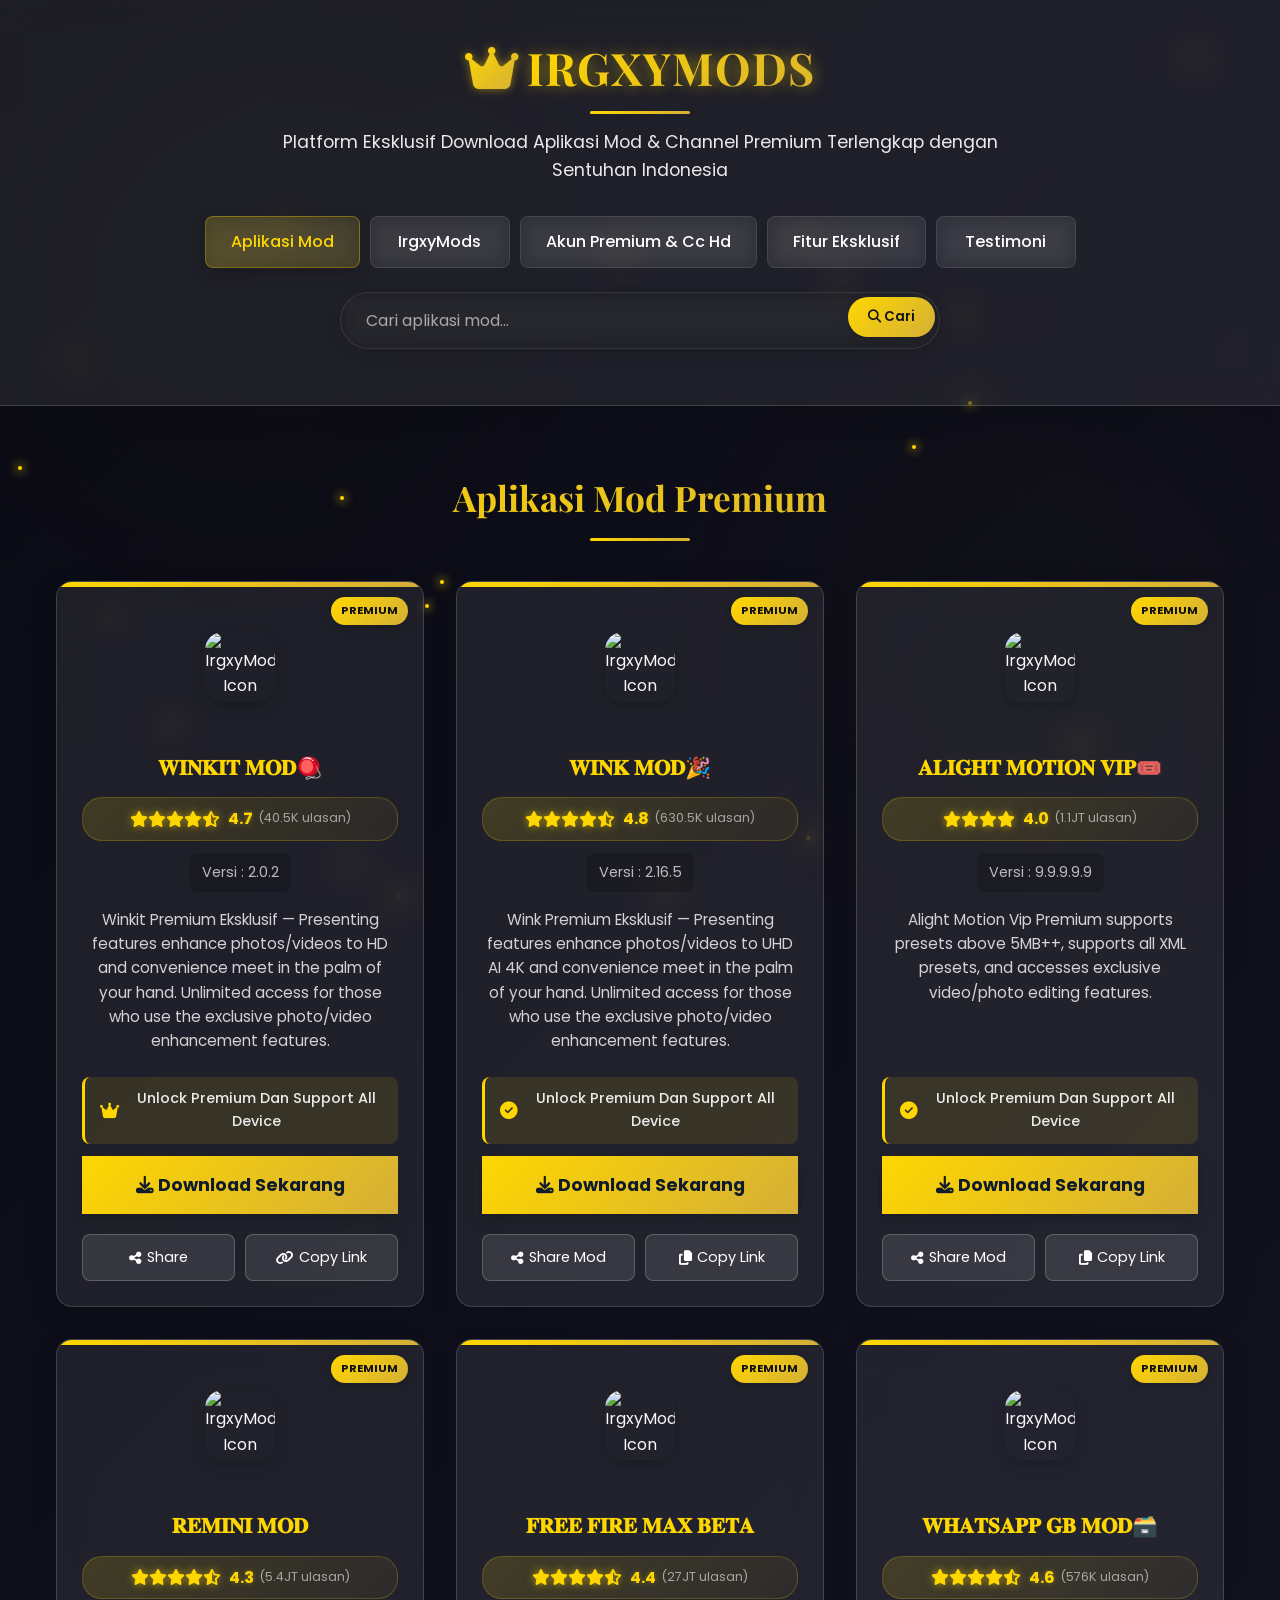
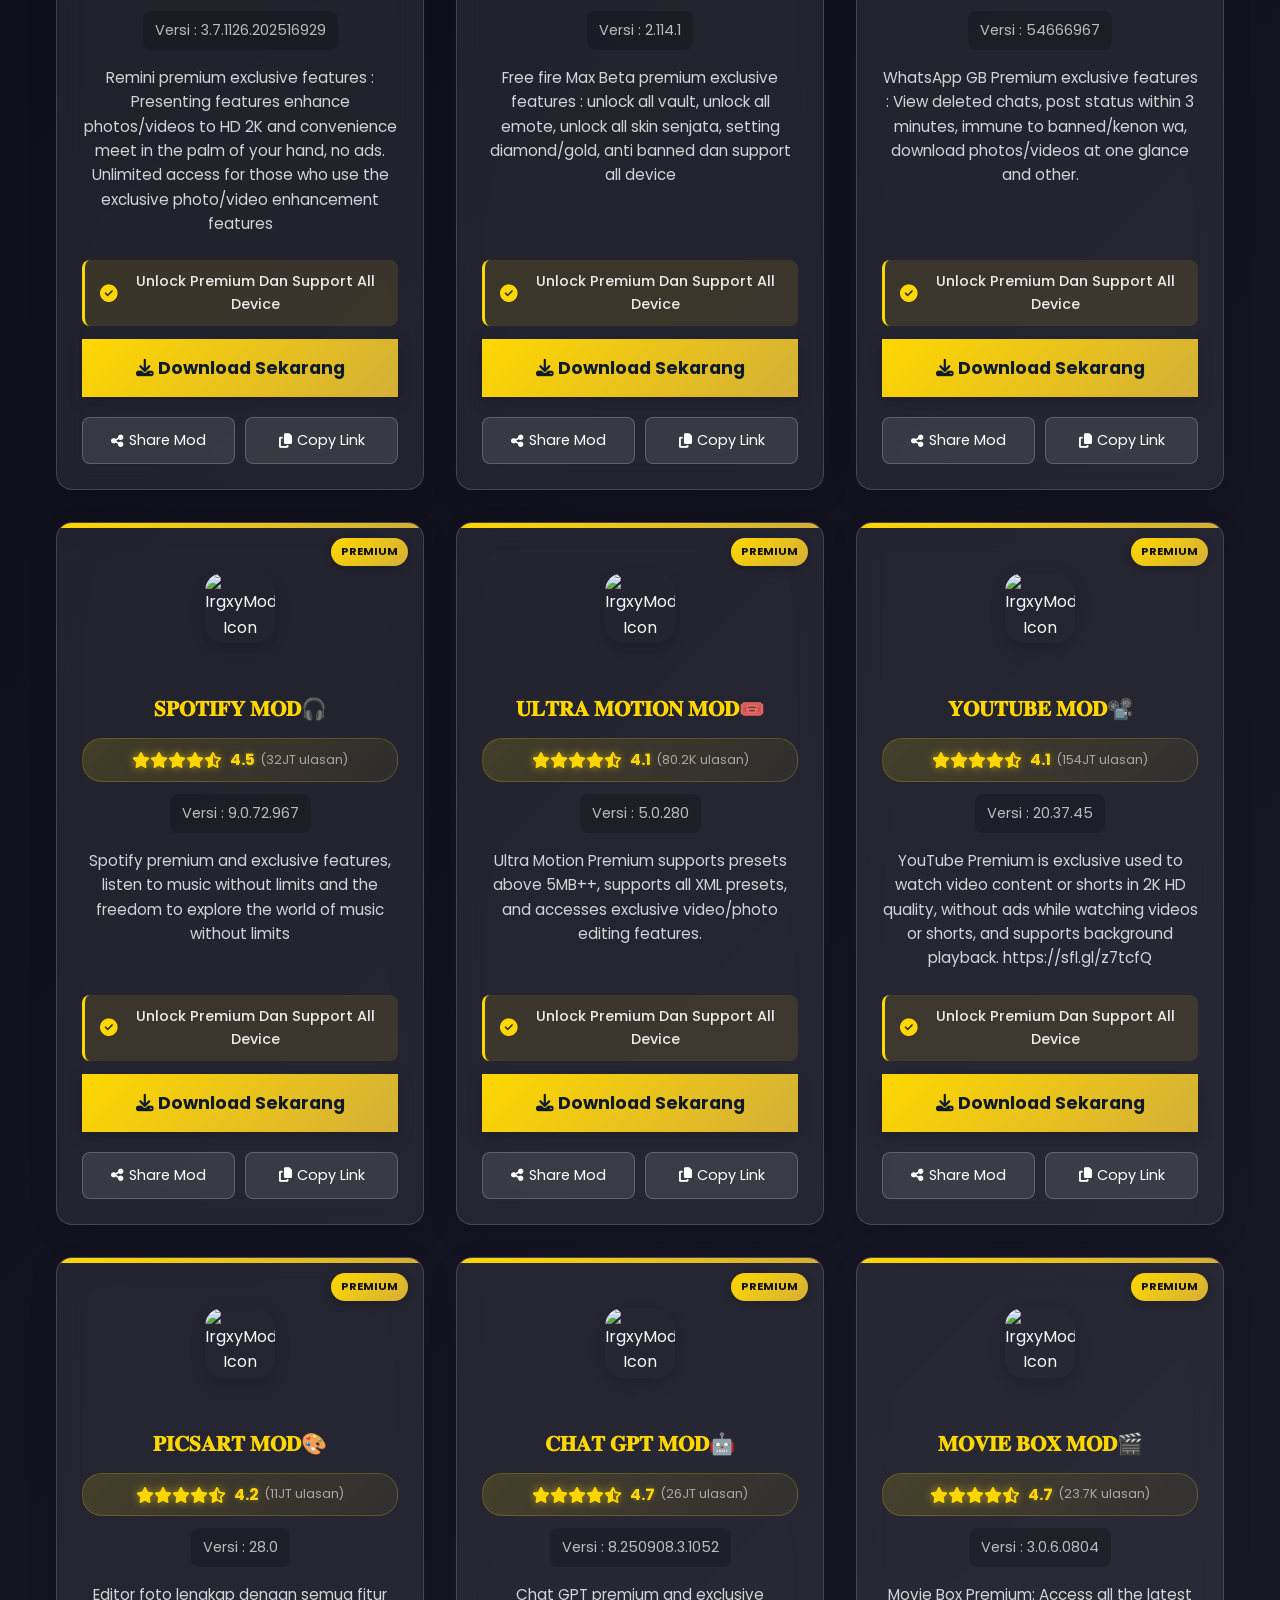
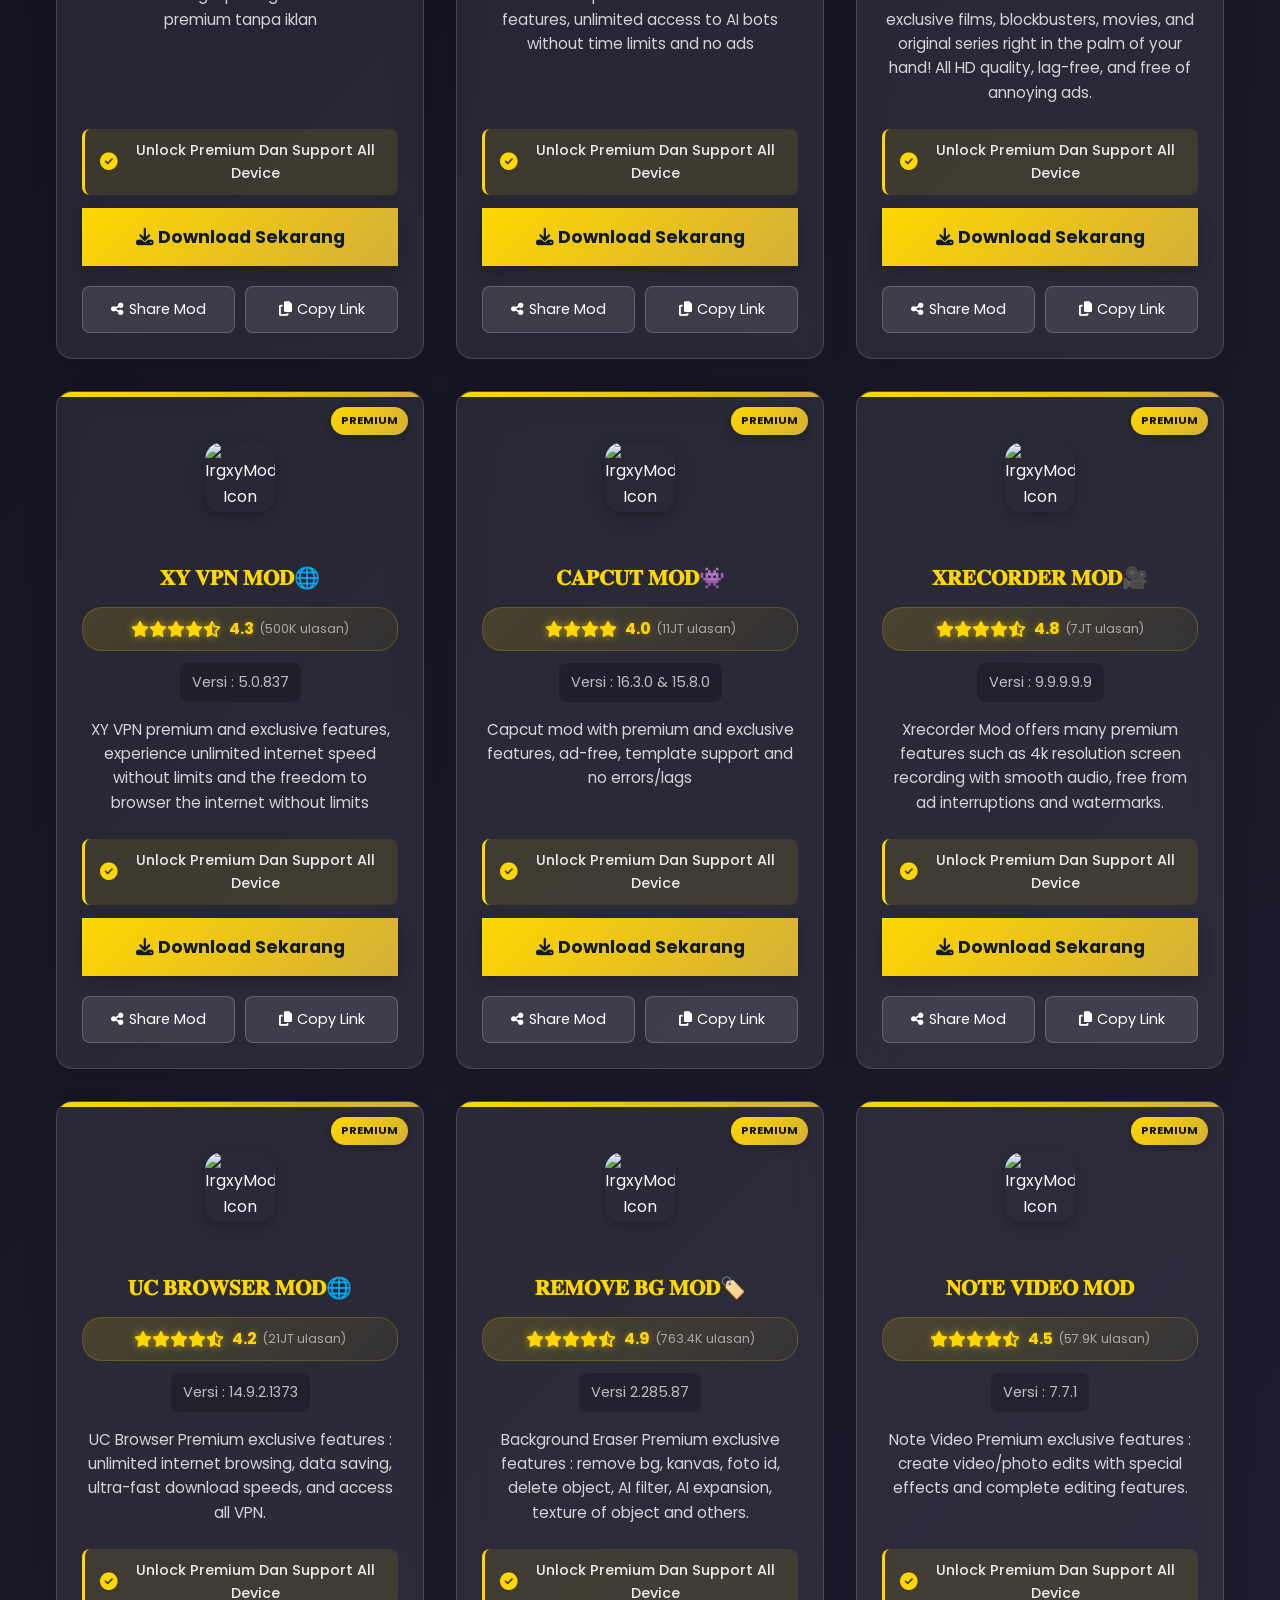
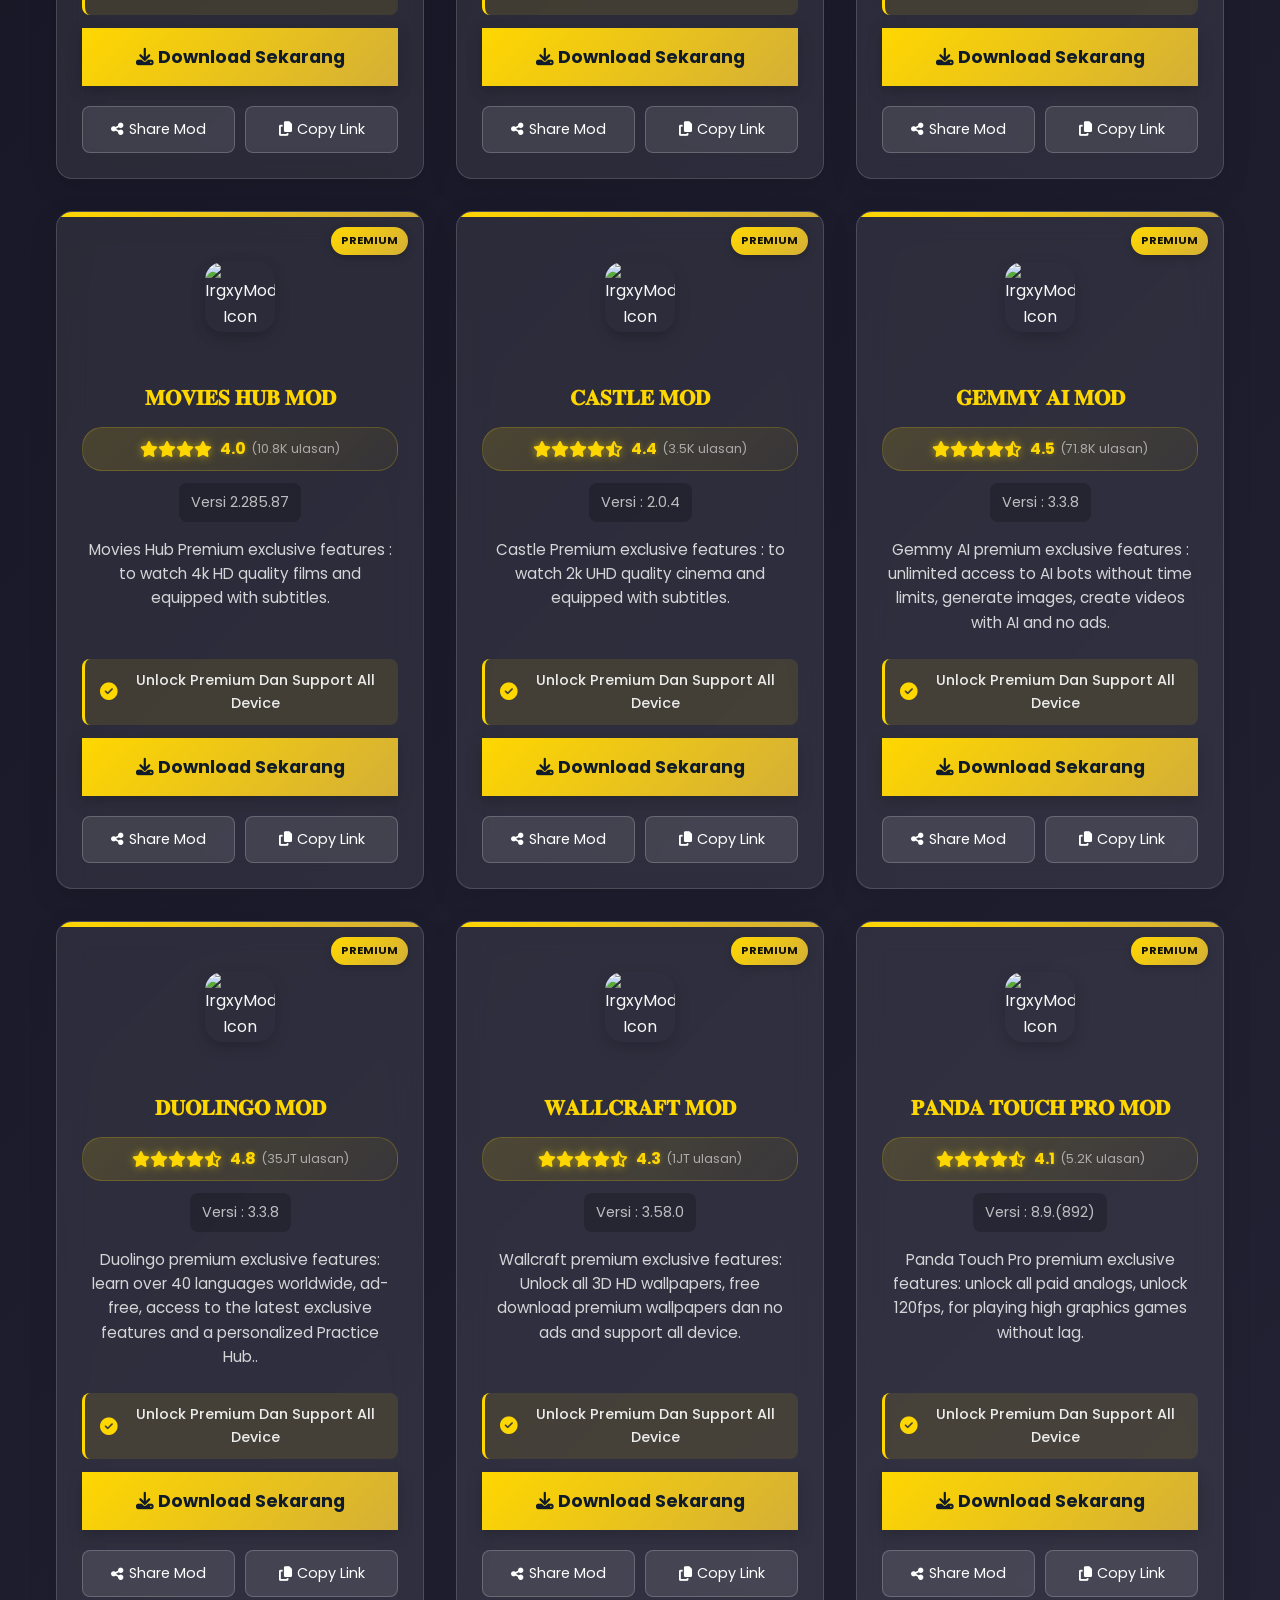
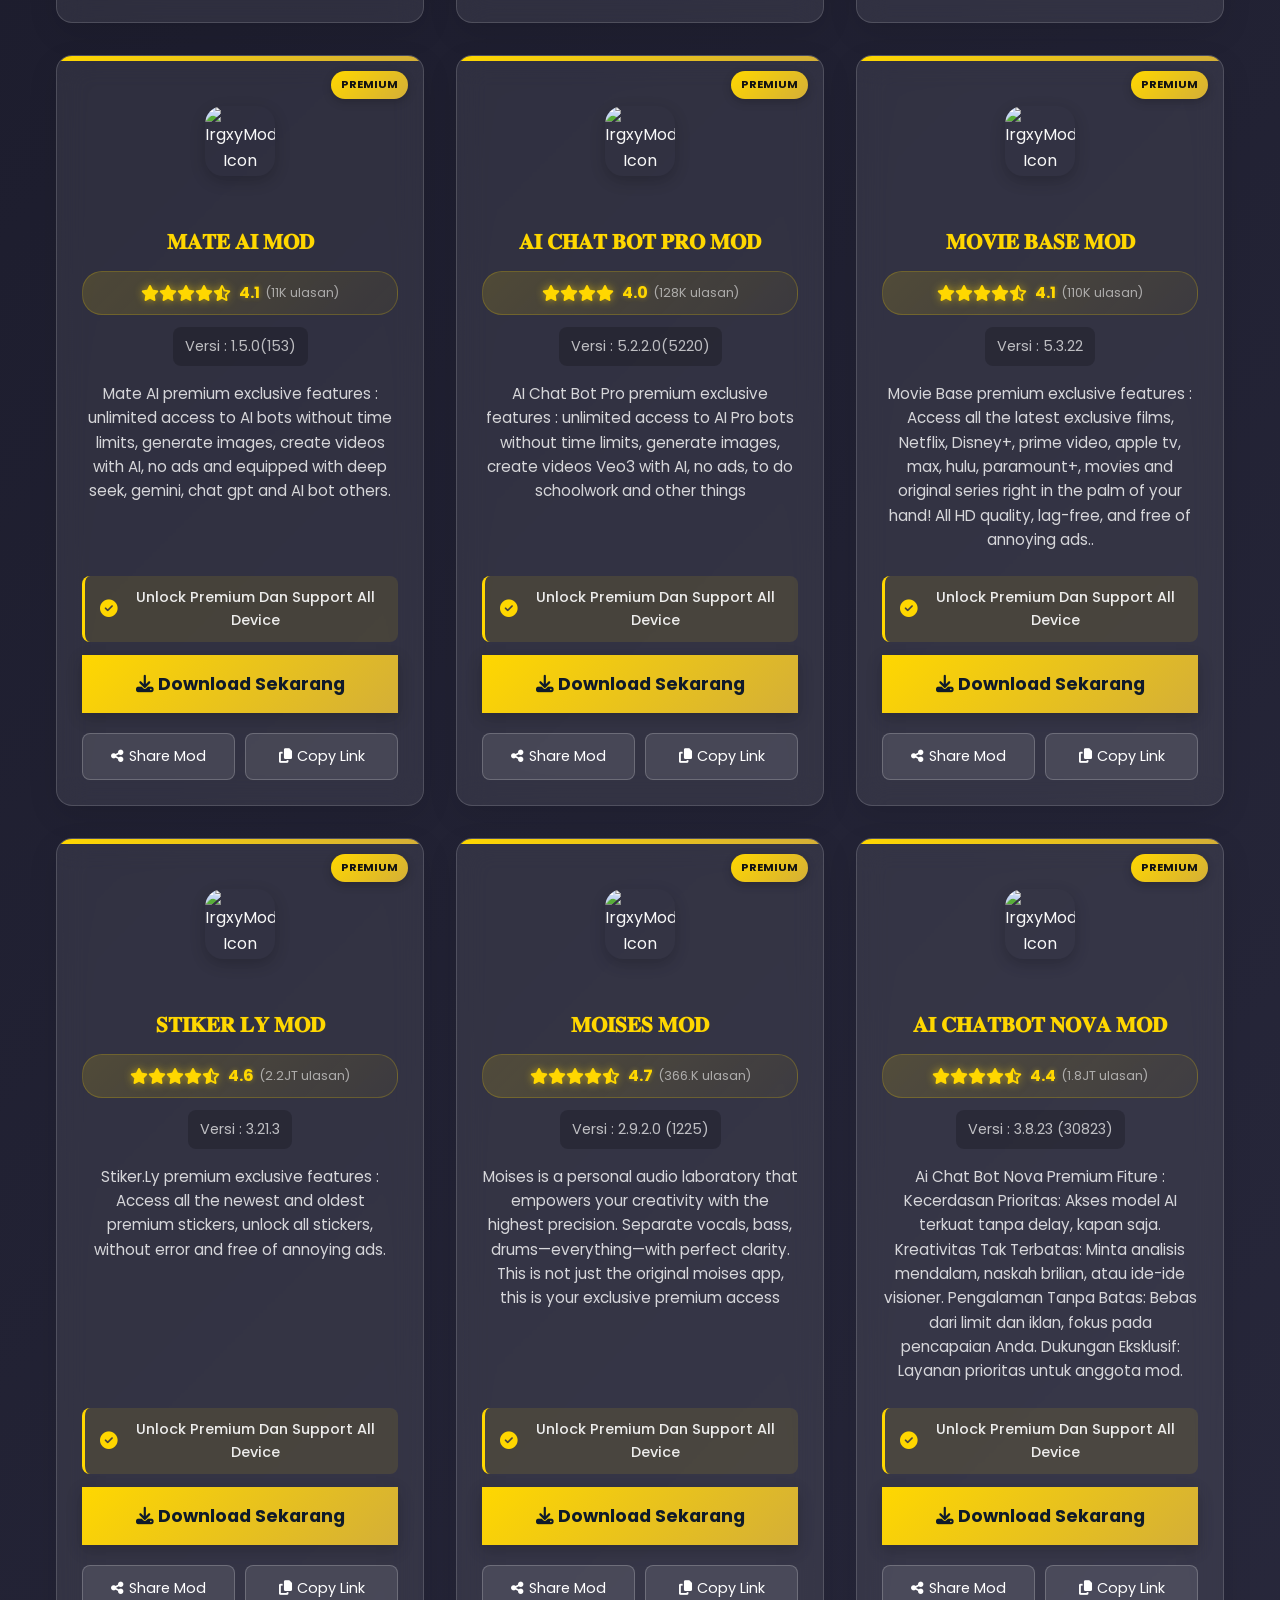
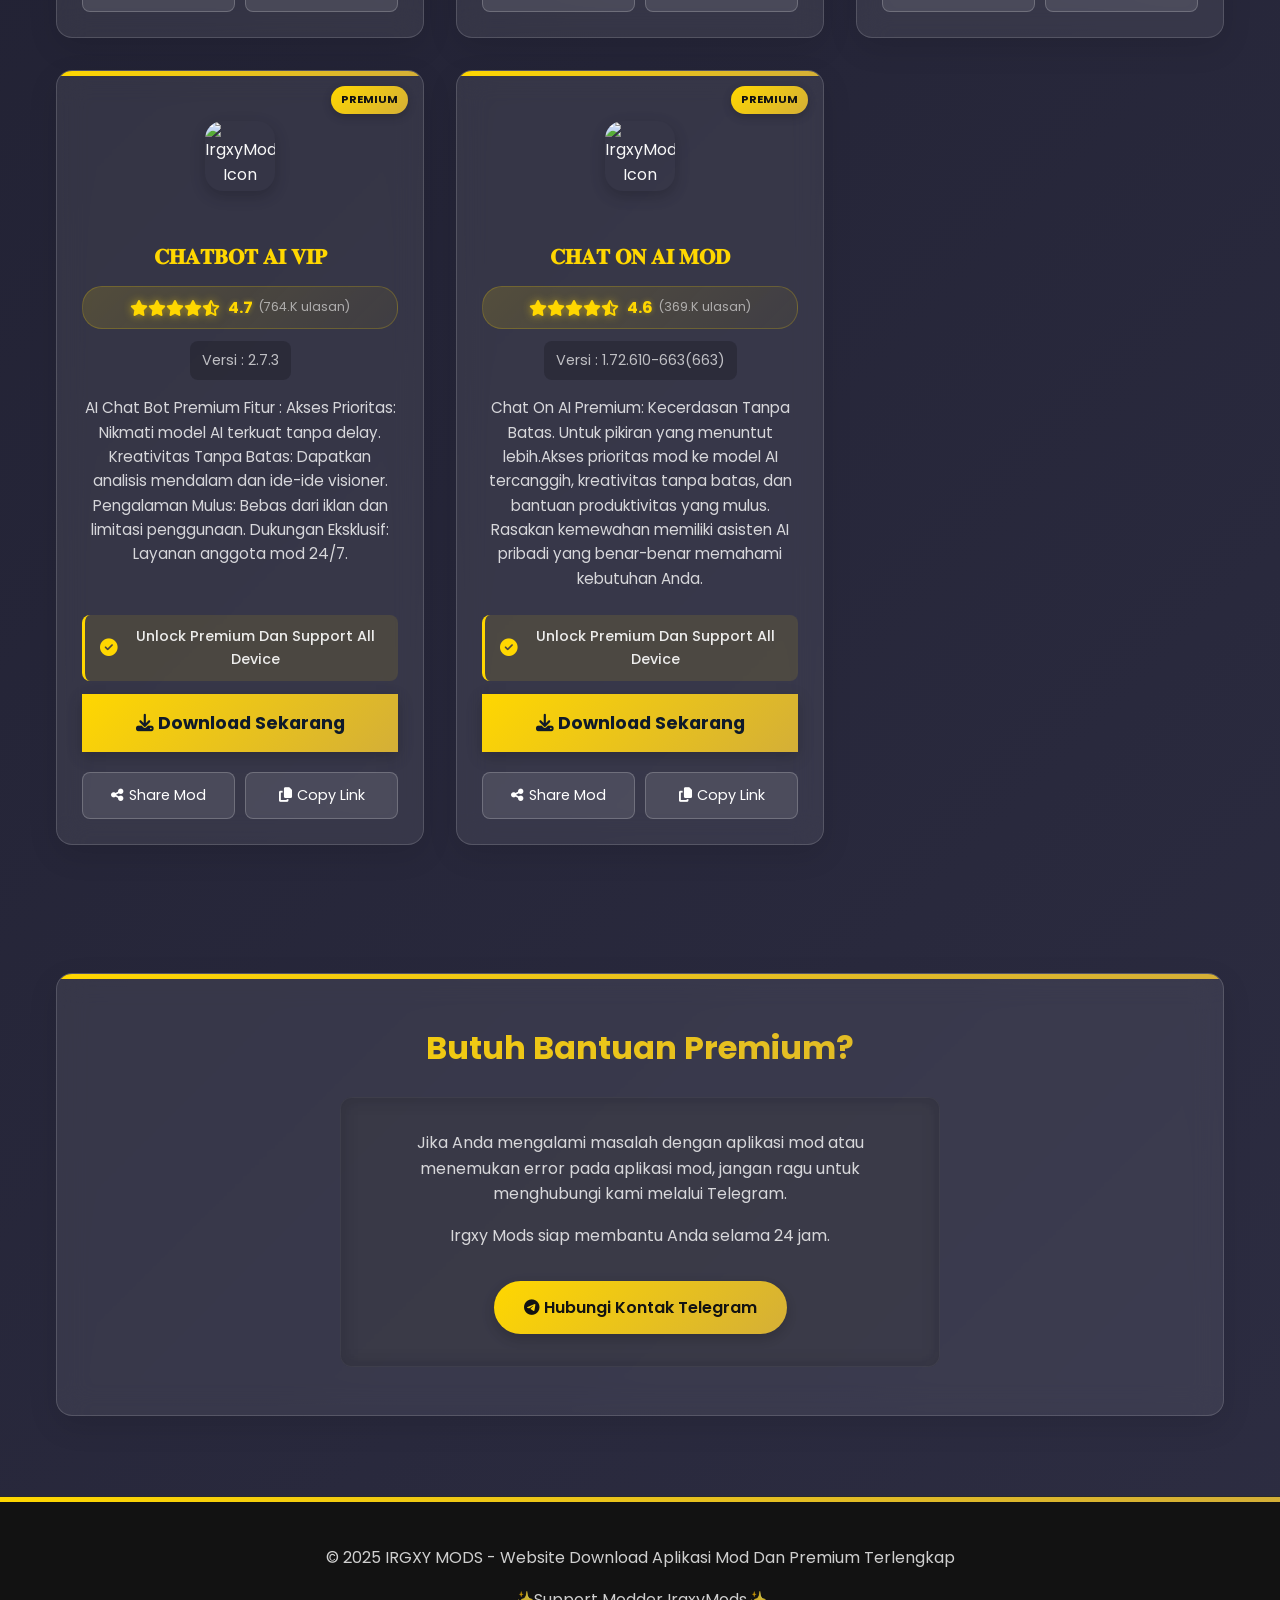
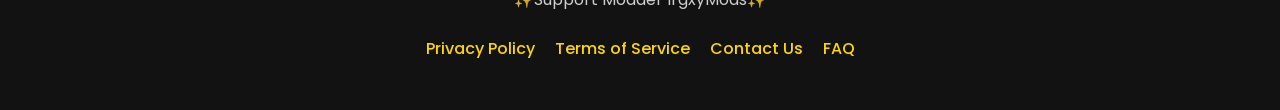
==== commit 683e4de4: "Add files via upload" ====
--- a/index.html
+++ b/index.html
@@ -3,22 +3,29 @@
 <head>
     <meta charset="UTF-8">
     <meta name="viewport" content="width=device-width, initial-scale=1.0">
-    <title>IRGXYMODS - Aplikasi Mod Terlengkap</title>
+    <title>IRGXYMODS - Aplikasi Mod & Channel Terlengkap</title>
     <link rel="stylesheet" href="https://cdnjs.cloudflare.com/ajax/libs/font-awesome/6.4.0/css/all.min.css">
-         
-    <style>
-        /* Existing styles remain unchanged */
+    <link href="https://fonts.googleapis.com/css2?family=Poppins:wght@300;400;500;600;700&display=swap" rel="stylesheet">
+    <link href="https://fonts.googleapis.com/css2?family=Playfair+Display:wght@400;600;700&display=swap" rel="stylesheet">
+    <style>        
         :root {
-            --primary: #1e88e5;
-            --secondary: #4fc3f7;
+            --primary: #1e1e2a;
+            --secondary: #2a2a3a;
             --accent: #fbc02d;
-            --dark: #0d47a1;
-            --light: #e3f2fd;
+            --gold: #FFD700;
+            --luxury-gold: linear-gradient(135deg, #FFD700 0%, #D4AF37 100%);
+            --platinum: linear-gradient(135deg, #e5e4e2 0%, #b6b2af 100%);
+            --diamond: linear-gradient(135deg, #b9f2ff 0%, #e0f7fa 100%);
+            --dark: #121212;
+            --light: #f8f8f8;
             --text: #212121;
             --background: #ffffff;
-            --gold: #FFD700;
-            --luxury-gold: linear-gradient(135deg, #FFD700 0%, #D4AF37 100%);
-            --batik-pattern: url("data:image/svg+xml,%3Csvg xmlns='http://www.w3.org/2000/svg' width='100' height='100' viewBox='0 0 100 100'%3E%3Cpath d='M0,0 L100,0 L100,100 L0,100 Z' fill='%231e88e5' opacity='0.1'/%3E%3Cpath d='M0,0 C30,10 70,10 100,0 L100,100 C70,90 30,90 0,100 Z' fill='%234fc3f7' opacity='0.05'/%3E%3C/svg%3E");
+            --verified: #0099ff;
+            --glass-bg: rgba(255, 255, 255, 0.08);
+            --glass-border: rgba(255, 255, 255, 0.15);
+            --glass-shadow: rgba(0, 0, 0, 0.1);
+            --transition: all 0.3s ease;
+            --cubic-bezier: cubic-bezier(0.25, 0.46, 0.45, 0.94);
         }
 
         * {
@@ -29,172 +36,372 @@
         }
 
         body {
-            background-color: var(--light);
-            color: var(--text);
-            background-image: var(--batik-pattern);
+            background: linear-gradient(135deg, #0a0a14 0%, #1a1a2a 50%, #2d2d42 100%);
+            color: var(--light);
             line-height: 1.6;
+            overflow-x: hidden;
+            position: relative;
+        }
+
+        body::before {
+            content: '';
+            position: fixed;
+            top: 0;
+            left: 0;
+            width: 100%;
+            height: 100%;
+            background: 
+                radial-gradient(circle at 20% 30%, rgba(255, 215, 0, 0.03) 0%, transparent 40%),
+                radial-gradient(circle at 80% 70%, rgba(255, 215, 0, 0.03) 0%, transparent 40%),
+                url('[data-uri]');
+            opacity: 0.4;
+            z-index: -2;
+        }
+
+        .gold-particle {
+            position: fixed;
+            width: 4px;
+            height: 4px;
+            background: var(--gold);
+            border-radius: 50%;
+            box-shadow: 0 0 10px 2px rgba(255, 215, 0, 0.5);
+            z-index: -1;
+            pointer-events: none;
+        }
+
+        .mode-toggle {
+            position: fixed;
+            top: 20px;
+            right: 20px;
+            z-index: 1000;
+            background: var(--glass-bg);
+            backdrop-filter: blur(10px);
+            color: var(--gold);
+            border: 1px solid var(--glass-border);
+            border-radius: 50%;
+            width: 50px;
+            height: 50px;
+            cursor: pointer;
+            display: flex;
+            align-items: center;
+            justify-content: center;
+            font-size: 1.5rem;
+            box-shadow: 0 4px 20px rgba(0, 0, 0, 0.2);
+            transition: var(--transition);
+        }
+
+        .mode-toggle:hover {
+            transform: rotate(15deg);
+            box-shadow: 0 4px 20px rgba(255, 215, 0, 0.3);
+        }
+
+        .back-to-top {
+            position: fixed;
+            bottom: 25px;
+            right: 25px;
+            z-index: 1000;
+            width: 50px;
+            height: 50px;
+            border-radius: 50%;
+            background: var(--luxury-gold);
+            color: var(--dark);
+            display: flex;
+            align-items: center;
+            justify-content: center;
+            font-size: 1.2rem;
+            box-shadow: 0 4px 20px rgba(0, 0, 0, 0.3);
+            cursor: pointer;
+            opacity: 0;
+            visibility: hidden;
+            transition: var(--transition);
+        }
+
+        .back-to-top.visible {
+            opacity: 1;
+            visibility: visible;
+        }
+
+        .back-to-top:hover {
+            transform: translateY(-5px);
+            box-shadow: 0 6px 25px rgba(255, 215, 0, 0.4);
         }
 
         header {
-            background: linear-gradient(135deg, var(--primary), var(--dark));
+            background: var(--glass-bg);
+            backdrop-filter: blur(15px);
             color: white;
-            padding: 1rem;
+            padding: 2rem 1rem;
             text-align: center;
-            box-shadow: 0 4px 12px rgba(0, 0, 0, 0.1);
+            box-shadow: 0 4px 30px rgba(0, 0, 0, 0.1);
             position: relative;
             overflow: hidden;
+            border-bottom: 1px solid var(--glass-border);
+            z-index: 10;
         }
 
         header::before {
-            content: "";
+            content: '';
             position: absolute;
             top: 0;
             left: 0;
             width: 100%;
             height: 100%;
-            background-image: url("data:image/svg+xml,%3Csvg xmlns='http://www.w3.org/2000/svg' width='100' height='100' viewBox='0 0 100 100'%3E%3Cpath d='M0,0 L100,0 L100,100 L0,100 Z' fill='none'/%3E%3Cpath d='M0,0 C30,10 70,10 100,0 L100,100 C70,90 30,90 0,100 Z' fill='%23ffffff' opacity='0.1'/%3E%3C/svg%3E");
-            opacity: 0.1;
+            background: linear-gradient(90deg, transparent, rgba(255, 215, 0, 0.05), transparent);
+            transform: translateX(-100%);
+            animation: shimmer 5s infinite;
+        }
+
+        @keyframes shimmer {
+            100% {
+                transform: translateX(100%);
+            }
         }
 
         .logo {
             display: flex;
             align-items: center;
             justify-content: center;
-            margin-bottom: 1rem;
+            margin-bottom: 1.5rem;
+            position: relative;
         }
 
         .logo h1 {
-            font-size: 2.5rem;
+            font-size: 2.8rem;
             margin-left: 0.5rem;
-            text-shadow: 2px 2px 4px rgba(0, 0, 0, 0.3);
+            text-shadow: 0 0 15px rgba(255, 215, 0, 0.5);
+            background: var(--luxury-gold);
+            -webkit-background-clip: text;
+            background-clip: text;
+            color: transparent;
+            position: relative;
+            font-weight: 700;
+            letter-spacing: 1px;
+            font-family: 'Playfair Display', serif;
+        }
+
+        .logo::after {
+            content: '';
+            position: absolute;
+            bottom: -10px;
+            left: 50%;
+            transform: translateX(-50%);
+            width: 100px;
+            height: 3px;
+            background: var(--luxury-gold);
+            border-radius: 3px;
         }
 
         .logo-icon {
-            font-size: 2.8rem;
-            color: var(--accent);
+            font-size: 3rem;
+            background: var(--luxury-gold);
+            -webkit-background-clip: text;
+            background-clip: text;
+            color: transparent;
+            filter: drop-shadow(0 0 5px rgba(255, 215, 0, 0.5));
+        }
+
+        header p {
+            max-width: 800px;
+            margin: 0 auto 2rem;
+            font-size: 1.1rem;
+            opacity: 0.9;
+            line-height: 1.6;
+        }
+
+        .nav-tabs-container {
+            position: relative;
+            z-index: 20;
+            margin: 1.5rem 0;
+        }
+
+        .nav-tabs {
+            display: flex;
+            justify-content: center;
+            flex-wrap: wrap;
+            gap: 10px;
+            max-width: 100%;
+            position: relative;
+            z-index: 20;
+        }
+
+        .nav-tab {
+            padding: 12px 25px;
+            background: rgba(255, 255, 255, 0.05);
+            backdrop-filter: blur(10px);
+            border-radius: 8px;
+            cursor: pointer;
+            transition: var(--transition);
+            border: 1px solid rgba(255, 255, 255, 0.1);
+            font-weight: 500;
+            position: relative;
+            overflow: hidden;
+            flex-shrink: 0;
+            text-align: center;
+            min-width: 140px;
+            z-index: 20;
+        }
+
+        .nav-tab::before {
+            content: '';
+            position: absolute;
+            top: 0;
+            left: 0;
+            width: 100%;
+            height: 100%;
+            background: linear-gradient(45deg, transparent, rgba(255, 215, 0, 0.1), transparent);
+            transform: translateX(-100%);
+            transition: transform 0.6s;
+        }
+
+        .nav-tab:hover::before {
+            transform: translateX(100%);
+        }
+
+        .nav-tab.active {
+            background: linear-gradient(45deg, rgba(255, 215, 0, 0.2), rgba(255, 215, 0, 0.1));
+            color: var(--gold);
+            border: 1px solid rgba(255, 215, 0, 0.3);
+            box-shadow: 0 5px 15px rgba(0, 0, 0, 0.2);
         }
 
         .search-container {
             max-width: 600px;
-            margin: 1rem auto;
+            margin: 1.5rem auto;
             position: relative;
+            z-index: 10;
         }
 
         .search-container input {
             width: 100%;
-            padding: 12px 20px;
-            border: none;
+            padding: 15px 25px;
+            background: rgba(0, 0, 0, 0.2);
+            backdrop-filter: blur(10px);
+            border: 1px solid rgba(255, 255, 255, 0.1);
             border-radius: 50px;
             font-size: 1rem;
-            box-shadow: 0 2px 10px rgba(0, 0, 0, 0.1);
+            color: white;
+            box-shadow: 0 5px 15px rgba(0, 0, 0, 0.1);
+            transition: var(--transition);
+        }
+
+        .search-container input:focus {
+            outline: none;
+            border-color: rgba(255, 215, 0, 0.5);
+            box-shadow: 0 5px 20px rgba(255, 215, 0, 0.1);
+        }
+
+        .search-container input::placeholder {
+            color: rgba(255, 255, 255, 0.6);
         }
 
         .search-container button {
             position: absolute;
             right: 5px;
             top: 5px;
-            background: var(--primary);
+            background: var(--luxury-gold);
             border: none;
-            color: black;
-            padding: 7px 15px;
+            color: var(--dark);
+            padding: 10px 20px;
             border-radius: 50px;
             cursor: pointer;
-            transition: background 0.3s;
+            font-weight: 600;
+            transition: var(--transition);
+            box-shadow: 0 4px 10px rgba(0, 0, 0, 0.2);
         }
 
         .search-container button:hover {
-            background: var(--dark);
-        }
-
-        nav {
-            background-color: var(--secondary);
-            padding: 0.5rem;
-            text-align: center;
-        }
-
-        nav a {
-            color: white;
-            text-decoration: none;
-            margin: 0 1rem;
-            font-weight: 500;
-            transition: color 0.3s;
-        }
-
-        nav a:hover {
-            color: var(--accent);
+            transform: translateY(-2px);
+            box-shadow: 0 6px 15px rgba(0, 0, 0, 0.3);
         }
 
         .container {
             max-width: 1200px;
-            margin: 2rem auto;
-            padding: 0 1rem;
+            margin: 0 auto;
+            padding: 2rem 1rem;
+        }
+
+        .section {
+            display: none;
+            padding: 2rem 0;
+            animation: fadeIn 0.5s ease;
+        }
+
+        @keyframes fadeIn {
+            from { opacity: 0; transform: translateY(20px); }
+            to { opacity: 1; transform: translateY(0); }
+        }
+
+        .section.active {
+            display: block;
         }
 
         .section-title {
             text-align: center;
-            margin-bottom: 2rem;
-            color:#000000;
+            margin-bottom: 2.5rem;
+            font-size: 2.2rem;
             position: relative;
-            padding-bottom: 0.5rem;
+            padding-bottom: 15px;
+            background: var(--luxury-gold);
+            -webkit-background-clip: text;
+            background-clip: text;
+            color: transparent;
+            font-family: 'Playfair Display', serif;
         }
 
         .section-title::after {
-            content: "";
+            content: '';
             position: absolute;
             bottom: 0;
             left: 50%;
             transform: translateX(-50%);
             width: 100px;
             height: 3px;
-            background: linear-gradient(90deg, var(--primary), var(--accent));
+            background: var(--luxury-gold);
             border-radius: 3px;
         }
 
-        /* PERBAIKAN UTAMA: Mengatur grid untuk menengahkan kartu */
+        /* Apps Section Styles */
         .apps-grid {
             display: grid;
-            grid-template-columns: repeat(auto-fit, minmax(300px, 1fr));
-            justify-content: center;
+            grid-template-columns: repeat(auto-fill, minmax(320px, 1fr));
             gap: 2rem;
-            place-items: center;
-        }
-
-         /* Kartu dengan Shimmering Gradient */
+            margin-bottom: 3rem;
+        }
+
         .app-card {
+            background: var(--glass-bg);
+            backdrop-filter: blur(15px);
+            border-radius: 16px;
             padding: 25px;
-            color: white;
             text-align: center;
+            transition: var(--transition);
+            border: 1px solid var(--glass-border);
+            box-shadow: 0 10px 30px rgba(0, 0, 0, 0.1);
+            position: relative;
+            overflow: hidden;
             display: flex;
             flex-direction: column;
+            height: 100%;
+        }
+
+        .app-card::before {
+            content: '';
+            position: absolute;
+            top: 0;
+            left: 0;
             width: 100%;
-            max-width: 350px; /* Mengubah width menjadi max-width */
-            position: relative;
-            border-radius: 16px;
-            overflow: hidden;
-            box-shadow: 0 10px 30px rgba(0, 0, 0, 0.3);
-            transition: transform 0.3s ease, box-shadow 0.4s ease;
-            
-            /* Shimmering Gradient Background */
-            background: linear-gradient(-45deg, #ee7752, #e73c7e, #23a6d5, #23d5ab);
-            background-size: 400% 400%;
-            animation: gradient 15s ease infinite;
-            border: 1px solid rgba(255, 255, 255, 0.3);
+            height: 5px;
+            background: var(--luxury-gold);
         }
 
         .app-card:hover {
             transform: translateY(-10px);
-            box-shadow: 0 15px 35px rgba(0, 0, 0, 0.4);
-        }
-
-        @keyframes gradient {
-            0% { background-position: 0% 50%; }
-            50% { background-position: 100% 50%; }
-            100% { background-position: 0% 50%; }
+            box-shadow: 0 15px 35px rgba(0, 0, 0, 0.2);
+            border-color: rgba(255, 215, 0, 0.3);
         }
 
         .app-icon {
             padding: 1.5rem 0;
-            color: var(--primary);
             display: flex;
             justify-content: center;
             align-items: center;
@@ -202,121 +409,1028 @@
             flex-shrink: 0;
         }
 
-        .app-icon i {
-            font-size: 3rem;
-        }
-
         .app-icon img {
-            width: 60px;
-            height: 60px;
+            width: 70px;
+            height: 70px;
             object-fit: contain;
-            border-radius: 12px;
-            box-shadow: 0 4px 8px rgba(0, 0, 0, 0.1);
+            border-radius: 18px;
+            box-shadow: 0 5px 15px rgba(0, 0, 0, 0.2);
+            transition: var(--transition);
+        }
+
+        .app-card:hover .app-icon img {
+            transform: scale(1.1);
+            box-shadow: 0 8px 20px rgba(0, 0, 0, 0.3);
         }
 
         .app-content {
-            padding: 1.5rem;
+            padding: 1.5rem 0 0;
             flex-grow: 1;
             display: flex;
             flex-direction: column;
         }
 
         .app-content h3 {
-            margin-bottom: 0.5rem;
-            color:#000000;
-            font-size: 1.2rem;
+            margin-bottom: 0.8rem;
+            color: var(--gold);
+            font-size: 1.3rem;
+            font-weight: 600;
         }
 
         .app-content p {
-            color: #000000;
-            font-size: 0.9rem;
+            color: rgba(255, 255, 255, 0.8);
+            font-size: 0.95rem;
             margin-bottom: 1.5rem;
             flex-grow: 1;
-        }
-
-        /* Gaya baru untuk fitur dan ikon gold */
+            line-height: 1.6;
+        }
+
+        .app-meta {
+            color: rgba(255, 255, 255, 0.7);
+            font-size: 0.9rem;
+            margin-bottom: 1rem;
+            background: rgba(0, 0, 0, 0.2);
+            padding: 8px 12px;
+            border-radius: 8px;
+            display: inline-block;
+            align-self: center;
+        }
+
         .feature {
             display: flex;
             align-items: center;
             margin-bottom: 0.8rem;
             background: rgba(255, 215, 0, 0.1);
-            padding: 8px 12px;
+            padding: 10px 15px;
             border-radius: 8px;
             border-left: 3px solid var(--gold);
         }
 
         .feature i {
-            color: transparent;
-            background: var(--luxury-gold);
-            -webkit-background-clip: text;
-            background-clip: text;
-            font-size: 1.2rem;
-            margin-right: 8px;
-            text-shadow: 0px 0px 1px rgba(0, 0, 0, 0.1);
+            color: var(--gold);
+            font-size: 1.1rem;
+            margin-right: 10px;
+            pointer-events: none;
         }
 
         .feature span {
-            font-size: 0.85rem;
-            color: #ffffff;
+            font-size: 0.9rem;
+            color: rgba(255, 255, 255, 0.9);
             font-weight: 500;
+            pointer-events: none;
+        }
+
+        .app-actions {
+            display: flex;
+            gap: 10px;
+            margin-top: 20px;
         }
 
         .download-btn {
             display: block;
             width: 100%;
-            padding: 18px;
-            background: linear-gradient(90deg, #ff7ae9 0%, #7acaff 100%);
+            padding: 15px;
+            background: var(--luxury-gold);
             color: #0f1a2a;
             text-align: center;
-            border-radius: 10px;
+            borderRadius: 10px;
             text-decoration: none;
             font-weight: bold;
-            font-size: 1.2rem;
-            margin-top: 20px;
-            transition: all 0.3s ease;
+            font-size: 1.1rem;
+            transition: var(--transition);
             border: none;
             cursor: pointer;
+            box-shadow: 0 5px 15px rgba(0, 0, 0, 0.2);
+            position: relative;
+            overflow: hidden;
+        }
+
+        .download-btn::before {
+            content: '';
+            position: absolute;
+            top: 0;
+            left: 0;
+            width: 100%;
+            height: 100%;
+            background: linear-gradient(45deg, transparent, rgba(255, 255, 255, 0.3), transparent);
+            transform: translateX(-100%);
+            transition: transform 0.6s;
+        }
+
+        .download-btn:hover::before {
+            transform: translateX(100%);
         }
 
         .download-btn:hover {
-            transform: translateY(-2px);
-            box-shadow: 0 5px 15px rgba(0, 0, 0, 0.2);
-        }
-
-        /* Gaya untuk tombol share dan copy link */
-        .app-actions {
-            display: flex;
-            gap: 10px;
-            margin-top: 15px;
+            transform: translateY(-3px);
+            box-shadow: 0 8px 20px rgba(0, 0, 0, 0.3);
         }
 
         .share-btn, .copy-link-btn {
             flex: 1;
-            padding: 10px;
-            border: none;
+            padding: 12px;
+            background: rgba(255, 255, 255, 0.1);
+            border: 1px solid rgba(255, 255, 255, 0.2);
             border-radius: 8px;
+            color: white;
             cursor: pointer;
-            font-weight: 500;
-            transition: all 0.3s ease;
+            transition: var(--transition);
+            font-size: 0.9rem;
             display: flex;
             align-items: center;
             justify-content: center;
             gap: 5px;
-        }
-
-        .share-btn {
-            background: linear-gradient(90deg, var(--primary), var(--secondary));
+            position: relative;
+            overflow: hidden;
+        }
+
+        .share-btn::before, .copy-link-btn::before {
+            content: '';
+            position: absolute;
+            top: 0;
+            left: 0;
+            width: 100%;
+            height: 100%;
+            background: linear-gradient(45deg, transparent, rgba(255, 255, 255, 0.1), transparent);
+            transform: translateX(-100%);
+            transition: transform 0.6s;
+        }
+
+        .share-btn:hover::before, .copy-link-btn:hover::before {
+            transform: translateX(100%);
+        }
+
+        .share-btn:hover, .copy-link-btn:hover {
+            background: rgba(255, 255, 255, 0.15);
+            transform: translateY(-2px);
+        }
+
+        .share-btn:hover {
+            color: #25D366;
+            border-color: rgba(37, 211, 102, 0.3);
+        }
+
+        .copy-link-btn:hover {
+            color: var(--gold);
+            border-color: rgba(255, 215, 0, 0.3);
+        }
+
+        /* New Premium Button Styles */
+        .premium-btn {
+            display: inline-flex;
+            align-items: center;
+            justify-content: center;
+            background: linear-gradient(135deg, #FFD700 0%, #D4AF37 50%, #FFD700 100%);
+            color: var(--dark);
+            padding: 14px 28px;
+            border-radius: 50px;
+            text-decoration: none;
+            font-weight: 700;
+            transition: all 0.4s ease;
+            box-shadow: 0 5px 15px rgba(0, 0, 0, 0.2), 0 0 15px rgba(255, 215, 0, 0.4);
+            position: relative;
+            overflow: hidden;
+            border: none;
+            cursor: pointer;
+            text-transform: uppercase;
+            letter-spacing: 1px;
+        }
+
+        .premium-btn::before {
+            content: '';
+            position: absolute;
+            top: -50%;
+            left: -50%;
+            width: 200%;
+            height: 200%;
+            background: linear-gradient(
+                to bottom right,
+                rgba(255, 255, 255, 0) 0%,
+                rgba(255, 255, 255, 0) 40%,
+                rgba(255, 255, 255, 0.3) 50%,
+                rgba(255, 255, 255, 0) 60%,
+                rgba(255, 255, 255, 0) 100%
+            );
+            transform: rotate(30deg);
+            animation: shimmer 3s infinite;
+        }
+
+        .premium-btn:hover {
+            transform: translateY(-3px) scale(1.02);
+            box-shadow: 0 8px 25px rgba(0, 0, 0, 0.3), 0 0 20px rgba(255, 215, 0, 0.6);
+        }
+
+        .premium-btn i {
+            margin-right: 8px;
+            font-size: 1.2em;
+        }
+
+        /* New Feature Section */
+        .features-section {
+            padding: 4rem 0;
+            background: var(--glass-bg);
+            backdrop-filter: blur(15px);
+            border-radius: 20px;
+            margin: 3rem 0;
+            border: 1px solid var(--glass-border);
+            box-shadow: 0 10px 30px rgba(0, 0, 0, 0.1);
+            position: relative;
+            overflow: hidden;
+        }
+
+        .features-section::before {
+            content: '';
+            position: absolute;
+            top: 0;
+            left: 0;
+            width: 100%;
+            height: 5px;
+            background: var(--luxury-gold);
+        }
+
+        .features-grid {
+            display: grid;
+            grid-template-columns: repeat(auto-fit, minmax(300px, 1fr));
+            gap: 2rem;
+            margin-top: 2rem;
+        }
+
+        .feature-card {
+            background: rgba(0, 0, 0, 0.2);
+            backdrop-filter: blur(10px);
+            border-radius: 16px;
+            padding: 25px;
+            text-align: center;
+            transition: var(--transition);
+            border: 1px solid rgba(255, 255, 255, 0.1);
+            position: relative;
+            overflow: hidden;
+        }
+
+        .feature-card:hover {
+            transform: translateY(-5px);
+            box-shadow: 0 10px 25px rgba(0, 0, 0, 0.2);
+            border-color: rgba(255, 215, 0, 0.3);
+        }
+
+        .feature-card-icon {
+            font-size: 2.5rem;
+            margin-bottom: 1rem;
+            background: var(--luxury-gold);
+            -webkit-background-clip: text;
+            background-clip: text;
+            color: transparent;
+        }
+
+        .feature-card h3 {
+            margin-bottom: 1rem;
+            color: var(--gold);
+            font-size: 1.3rem;
+            font-weight: 600;
+        }
+
+        .feature-card p {
+            color: rgba(255, 255, 255, 0.8);
+            font-size: 0.95rem;
+            line-height: 1.6;
+        }
+
+        /* New FAQ Section */
+        .faq-section {
+            padding: 4rem 0;
+        }
+
+        .faq-container {
+            max-width: 800px;
+            margin: 0 auto;
+        }
+
+        .faq-item {
+            background: var(--glass-bg);
+            backdrop-filter: blur(15px);
+            border-radius: 12px;
+            margin-bottom: 1rem;
+            border: 1px solid var(--glass-border);
+            overflow: hidden;
+        }
+
+        .faq-question {
+            padding: 1.5rem;
+            cursor: pointer;
+            display: flex;
+            justify-content: space-between;
+            align-items: center;
+            font-weight: 600;
+            transition: var(--transition);
+        }
+
+        .faq-question:hover {
+            background: rgba(255, 255, 255, 0.05);
+        }
+
+        .faq-answer {
+            padding: 0 1.5rem;
+            max-height: 0;
+            overflow: hidden;
+            transition: max-height 0.3s ease, padding 0.3s ease;
+        }
+
+        .faq-item.active .faq-answer {
+            max-height: 300px;
+            padding: 0 1.5rem 1.5rem;
+        }
+
+        .faq-icon {
+            transition: transform 0.3s ease;
+        }
+
+        .faq-item.active .faq-icon {
+            transform: rotate(180deg);
+        }
+
+        /* New Testimonial Section */
+        .testimonial-section {
+            padding: 4rem 0;
+        }
+
+        .testimonial-grid {
+            display: grid;
+            grid-template-columns: repeat(auto-fit, minmax(300px, 1fr));
+            gap: 2rem;
+        }
+
+        .testimonial-card {
+            background: var(--glass-bg);
+            backdrop-filter: blur(15px);
+            border-radius: 16px;
+            padding: 25px;
+            border: 1px solid var(--glass-border);
+            position: relative;
+        }
+
+        .testimonial-card::before {
+            content: '"';
+            position: absolute;
+            top: 15px;
+            left: 15px;
+            font-size: 4rem;
+            color: rgba(255, 215, 0, 0.2);
+            font-family: 'Playfair Display', serif;
+        }
+
+        .testimonial-text {
+            margin-bottom: 1.5rem;
+            color: rgba(255, 255, 255, 0.9);
+            font-style: italic;
+            position: relative;
+            z-index: 1;
+        }
+
+        .testimonial-author {
+            display: flex;
+            align-items: center;
+        }
+
+        .testimonial-avatar {
+            width: 50px;
+            height: 50px;
+            border-radius: 50%;
+            margin-right: 15px;
+            object-fit: cover;
+            border: 2px solid var(--gold);
+        }
+
+        .testimonial-info h4 {
+            color: var(--gold);
+            margin-bottom: 5px;
+        }
+
+        .testimonial-info p {
+            color: rgba(255, 255, 255, 0.7);
+            font-size: 0.9rem;
+        }
+
+        /* New Stats Section */
+        .stats-section {
+            padding: 4rem 0;
+        }
+
+        .stats-grid {
+            display: grid;
+            grid-template-columns: repeat(auto-fit, minmax(200px, 1fr));
+            gap: 2rem;
+        }
+
+        .stat-card {
+            text-align: center;
+            padding: 2rem;
+            background: var(--glass-bg);
+            backdrop-filter: blur(15px);
+            border-radius: 16px;
+            border: 1px solid var(--glass-border);
+        }
+
+        .stat-number {
+            font-size: 3rem;
+            font-weight: 700;
+            background: var(--luxury-gold);
+            -webkit-background-clip: text;
+            background-clip: text;
+            color: transparent;
+            margin-bottom: 0.5rem;
+            font-family: 'Playfair Display', serif;
+        }
+
+        .stat-label {
+            color: rgba(255, 255, 255, 0.8);
+            font-size: 1.1rem;
+        }
+
+        /* Search suggestions */
+        .search-suggestions {
+            position: absolute;
+            top: 100%;
+            left: 0;
+            right: 0;
+            background: var(--glass-bg);
+            backdrop-filter: blur(15px);
+            border-radius: 0 0 16px 16px;
+            margin-top: 5px;
+            max-height: 200px;
+            overflow-y: auto;
+            box-shadow: 0 10px 30px rgba(0, 0, 0, 0.2);
+            border: 1px solid var(--glass-border);
+            border-top: none;
+            display: none;
+            z-index: 1000;
+        }
+        
+        .search-suggestion {
+            padding: 12px 20px;
+            cursor: pointer;
+            transition: var(--transition);
+            border-bottom: 1px solid rgba(255, 255, 255, 0.05);
+        }
+        
+        .search-suggestion:last-child {
+            border-bottom: none;
+        }
+        
+        .search-suggestion:hover {
+            background: rgba(255, 215, 0, 0.1);
+        }
+        
+        .search-suggestion i {
+            margin-right: 10px;
+            color: var(--gold);
+        }
+        
+        .search-container {
+            position: relative;
+        }
+        
+        .search-suggestion.active {
+            background: rgba(255, 215, 0, 0.15);
+        }
+        
+        /* Gaya untuk hasil pencarian di channels */
+        .channel-search-result {
+            background: rgba(255, 215, 0, 0.05);
+            border: 1px solid rgba(255, 215, 0, 0.1);
+            border-radius: 10px;
+            padding: 15px;
+            margin-bottom: 15px;
+        }
+        
+        /* Animasi untuk highlight hasil pencarian */
+        .highlight {
+            background: rgba(255, 215, 0, 0.2);
+            padding: 2px 4px;
+            border-radius: 4px;
+        }
+
+        .app-rating {
+            display: flex;
+            align-items: center;
+            justify-content: center;
+            margin-bottom: 12px;
+            background: linear-gradient(135deg, rgba(255, 215, 0, 0.15), rgba(255, 215, 0, 0.05));
+            padding: 8px 15px;
+            border-radius: 20px;
+            border: 1px solid rgba(255, 215, 0, 0.2);
+        }
+
+        .stars {
+            color: var(--gold);
+            margin-right: 8px;
+            display: flex;
+            position: relative;
+        }
+
+        .stars i {
+            text-shadow: 0 0 8px rgba(255, 215, 0, 0.6);
+        }
+
+        .rating-value {
+            color: var(--gold);
+            font-weight: bold;
+            font-size: 1rem;
+            text-shadow: 0 0 5px rgba(255, 215, 0, 0.4);
+        }
+
+        .rating-count {
+            font-size: 0.8rem;
+            margin-left: 5px;
+            opacity: 0.8;
+            color: rgba(255, 255, 255, 0.7);
+        }
+
+        /* Efek shimmer pada card */
+        .app-card::after {
+            content: '';
+            position: absolute;
+            top: -50%;
+            left: -50%;
+            width: 200%;
+            height: 200%;
+            background: linear-gradient(
+                to bottom right,
+                rgba(255, 255, 255, 0) 0%,
+                rgba(255, 255, 255, 0) 40%,
+                rgba(255, 255, 255, 0.1) 50%,
+                rgba(255, 255, 255, 0) 60%,
+                rgba(255, 255, 255, 0) 100%
+            );
+            transform: rotate(30deg);
+            animation: shimmer 3s infinite;
+            opacity: 0;
+            transition: opacity 0.3s;
+        }
+
+        .app-card:hover::after {
+            opacity: 1;
+        }
+
+        @keyframes shimmer {
+            0% {
+                transform: translateX(-100%) rotate(30deg);
+            }
+            100% {
+                transform: translateX(100%) rotate(30deg);
+            }
+        }
+        
+        .search-results-info {
+            background: rgba(255, 215, 0, 0.1);
+            border: 1px solid rgba(255, 215, 0, 0.2);
+            padding: 15px 20px;
+            border-radius: 10px;
+            margin-bottom: 2rem;
+            display: none;
+            backdrop-filter: blur(10px);
+        }
+
+        #clear-search {
+            background: var(--luxury-gold);
+            color: var(--dark);
+            border: none;
+            padding: 8px 15px;
+            border-radius: 6px;
+            cursor: pointer;
+            font-weight: 600;
+            transition: var(--transition);
+        }
+
+        #clear-search:hover {
+            transform: translateY(-2px);
+            box-shadow: 0 4px 10px rgba(0, 0, 0, 0.2);
+        }
+
+        .no-results {
+            text-align: center;
+            padding: 3rem;
+            display: none;
+            background: var(--glass-bg);
+            border-radius: 16px;
+            border: 1px solid var(--glass-border);
+        }
+
+        .no-results i {
+            font-size: 3rem;
+            color: rgba(255, 255, 255, 0.3);
+            margin-bottom: 1rem;
+        }
+
+        .no-results h3 {
+            margin-bottom: 1rem;
+            color: rgba(255, 255, 255, 0.7);
+        }
+
+        .no-results p {
+            color: rgba(255, 255, 255, 0.5);
+        }
+
+        /* Channels Section Styles */
+        .tagline-container {
+            background: var(--glass-bg);
+            backdrop-filter: blur(15px);
+            border-radius: 16px;
+            padding: 30px;
+            margin: 0 auto 3rem;
+            border: 1px solid var(--glass-border);
+            box-shadow: 0 10px 30px rgba(0, 0, 0, 0.1);
+            position: relative;
+            overflow: hidden;
+        }
+
+        .tagline-container::before {
+            content: '';
+            position: absolute;
+            top: 0;
+            left: 0;
+            width: 100%;
+            height: 5px;
+            background: var(--luxury-gold);
+        }
+
+        .tagline-grid {
+            display: grid;
+            grid-template-columns: repeat(auto-fit, minmax(300px, 1fr));
+            gap: 15px;
+            text-align: left;
+        }
+
+        .tagline-item {
+            display: flex;
+            align-items: center;
+            padding: 12px 18px;
+            background: rgba(255, 255, 255, 0.05);
+            border-radius: 10px;
+            transition: var(--transition);
+            border: 1px solid rgba(255, 255, 255, 0.05);
+        }
+
+        .tagline-item:hover {
+            background: rgba(255, 255, 255, 0.08);
+            transform: translateX(5px);
+            border-color: rgba(255, 215, 0, 0.1);
+        }
+
+        .tagline-icon {
+            margin-right: 12px;
+            color: var(--gold);
+            font-size: 1.2rem;
+            min-width: 25px;
+            text-align: center;
+            pointer-events: none;
+        }
+
+        .tagline-text {
+            font-weight: 500;
+            font-size: 1rem;
+            color: rgba(255, 255, 255, 0.9);
+            pointer-events: none;
+        }
+
+        .social-badges {
+            display: flex;
+            justify-content: center;
+            gap: 15px;
+            margin: 2rem 0 3rem;
+            flex-wrap: wrap;
+        }
+
+        .social-badge {
+            width: 55px;
+            height: 55px;
+            border-radius: 50%;
+            display: flex;
+            align-items: center;
+            justify-content: center;
+            background: var(--glass-bg);
+            backdrop-filter: blur(10px);
+            color: var(--light);
+            font-size: 1.4rem;
+            transition: var(--transition);
+            border: 1px solid var(--glass-border);
+            box-shadow: 0 5px 15px rgba(0, 0, 0, 0.1);
+        }
+
+        .social-badge:hover {
+            transform: translateY(-5px) scale(1.1);
+            box-shadow: 0 8px 20px rgba(0, 0, 0, 0.2);
+        }
+
+        .whatsapp-badge:hover {
+            background: linear-gradient(45deg, #25D366, #128C7E);
             color: white;
         }
 
-        .copy-link-btn {
-            background: linear-gradient(90deg, var(--accent), #ff9800);
+        .telegram-badge:hover {
+            background: linear-gradient(45deg, #0088cc, #2AABEE);
             color: white;
         }
 
-        .share-btn:hover, .copy-link-btn:hover {
+        .social-badge:nth-child(3):hover {
+            background: linear-gradient(45deg, #000000, #434343);
+            color: white;
+        }
+
+        .social-badge:nth-child(4):hover {
+            background: linear-gradient(45deg, #FF0000, #CC0000);
+            color: white;
+        }
+
+        .social-badge:nth-child(5):hover {
+            background: linear-gradient(45deg, #E1306C, #C13584);
+            color: white;
+        }
+
+        .social-badge:nth-child(6):hover {
+            background: linear-gradient(45deg, #3b5998, #4267B2);
+            color: white;
+        }
+
+        .links-grid {
+            display: grid;
+            grid-template-columns: repeat(auto-fit, minmax(320px, 1fr));
+            gap: 25px;
+            margin-bottom: 50px;
+        }
+
+        .link-card {
+            background: var(--glass-bg);
+            backdrop-filter: blur(15px);
+            border-radius: 16px;
+            padding: 30px;
+            text-align: center;
+            transition: var(--transition);
+            border: 1px solid var(--glass-border);
+            box-shadow: 0 10px 30px rgba(0, 0, 0, 0.1);
+            position: relative;
+            overflow: hidden;
+        }
+
+        .link-card::before {
+            content: '';
+            position: absolute;
+            top: 0;
+            left: 0;
+            width: 100%;
+            height: 5px;
+            background: var(--luxury-gold);
+        }
+
+        .link-card:hover {
+            transform: translateY(-10px);
+            box-shadow: 0 15px 35px rgba(0, 0, 0, 0.2);
+            border-color: rgba(255, 215, 0, 0.2);
+        }
+
+        .link-icon {
+            font-size: 3rem;
+            margin-bottom: 20px;
+            background: var(--luxury-gold);
+            -webkit-background-clip: text;
+            background-clip: text;
+            color: transparent;
+            display: inline-block;
+            pointer-events: none;
+        }
+
+        .link-title {
+            font-size: 1.5rem;
+            margin-bottom: 15px;
+            color: var(--light);
+            font-weight: 600;
+            display: flex;
+            align-items: center;
+            justify-content: center;
+            gap: 8px;
+            pointer-events: none;
+        }
+
+        .verified-badge {
+            color: var(--verified);
+            font-size: 1.2rem;
+            position: relative;
+            pointer-events: none;
+        }
+
+        .link-description {
+            margin-bottom: 25px;
+            font-size: 0.95rem;
+            opacity: 0.8;
+            line-height: 1.6;
+            color: rgba(255, 255, 255, 0.8);
+            pointer-events: none;
+        }
+
+        .btn {
+            display: inline-block;
+            background: var(--luxury-gold);
+            color: var(--dark);
+            padding: 14px 30px;
+            border-radius: 50px;
+            text-decoration: none;
+            font-weight: 600;
+            transition: var(--transition);
+            box-shadow: 0 5px 15px rgba(0, 0, 0, 0.2);
+            border: none;
+            cursor: pointer;
+            position: relative;
+            overflow: hidden;
+        }
+
+        .btn:hover {
+            transform: translateY(-3px);
+            box-shadow: 0 8px 20px rgba(0, 0, 0, 0.3);
+        }
+
+        .btn::before {
+            content: '';
+            position: absolute;
+            top: 0;
+            left: 0;
+            width: 100%;
+            height: 100%;
+            background: linear-gradient(45deg, transparent, rgba(255, 255, 255, 0.2), transparent);
+            transform: translateX(-100%);
+            transition: transform 0.6s;
+        }
+
+        .btn:hover::before {
+            transform: translateX(100%);
+        }
+
+        .donation {
+            text-align: center;
+            padding: 50px 30px;
+            background: var(--glass-bg);
+            backdrop-filter: blur(15px);
+            border-radius: 16px;
+            margin: 50px 0;
+            border: 1px solid var(--glass-border);
+            box-shadow: 0 10px 30px rgba(0, 0, 0, 0.1);
+            position: relative;
+            overflow: hidden;
+        }
+
+        .donation::before {
+            content: '';
+            position: absolute;
+            top: 0;
+            left: 0;
+            width: 100%;
+            height: 5px;
+            background: var(--luxury-gold);
+        }
+
+        .donation-title {
+            font-size: 2.2rem;
+            margin-bottom: 20px;
+            color: var(--light);
+            font-weight: 700;
+            background: var(--luxury-gold);
+            -webkit-background-clip: text;
+            background-clip: text;
+            color: transparent;
+            pointer-events: none;
+        }
+
+        .donation-text {
+            max-width: 700px;
+            margin: 0 auto 30px;
+            opacity: 0.9;
+            line-height: 1.6;
+            color: rgba(255, 255, 255, 0.8);
+            pointer-events: none;
+        }
+
+        .donation-image {
+            max-width: 100%;
+            border-radius: 12px;
+            margin: 30px auto;
+            display: block;
+            box-shadow: 0 10px 25px rgba(0, 0, 0, 0.3);
+            transition: var(--transition);
+            border: 1px solid rgba(255, 255, 255, 0.1);
+        }
+
+        .donation-image:hover {
+            transform: scale(1.02);
+            box-shadow: 0 15px 35px rgba(0, 0, 0, 0.4);
+        }
+
+        .contact-section {
+            background: var(--glass-bg);
+            backdrop-filter: blur(15px);
+            color: white;
+            padding: 3rem 2rem;
+            text-align: center;
+            margin-top: 3rem;
+            border-radius: 16px;
+            border: 1px solid var(--glass-border);
+            box-shadow: 0 10px 30px rgba(0, 0, 0, 0.1);
+            position: relative;
+            overflow: hidden;
+        }
+
+        .contact-section::before {
+            content: '';
+            position: absolute;
+            top: 0;
+            left: 0;
+            width: 100%;
+            height: 5px;
+            background: var(--luxury-gold);
+        }
+
+        .contact-section h2 {
+            margin-bottom: 1.5rem;
+            font-size: 2rem;
+            background: var(--luxury-gold);
+            -webkit-background-clip: text;
+            background-clip: text;
+            color: transparent;
+        }
+
+        .contact-info {
+            max-width: 600px;
+            margin: 0 auto;
+            background: rgba(0, 0, 0, 0.2);
+            padding: 2rem;
+            border-radius: 12px;
+            backdrop-filter: blur(10px);
+            border: 1px solid rgba(255, 255, 255, 0.05);
+        }
+
+        .contact-info p {
+            margin-bottom: 1rem;
+            color: rgba(255, 255, 255, 0.8);
+        }
+
+        .whatsapp-btn {
+            display: inline-block;
+            background: var(--luxury-gold);
+            color: var(--dark);
+            padding: 14px 30px;
+            border-radius: 50px;
+            text-decoration: none;
+            font-weight: 600;
+            margin-top: 1rem;
+            transition: var(--transition);
+            box-shadow: 0 5px 15px rgba(0, 0, 0, 0.2);
+        }
+
+        .whatsapp-btn:hover {
+            transform: translateY(-3px);
+            box-shadow: 0 8px 20px rgba(0, 0, 0, 0.3);
+        }
+
+        footer {
+            background: var(--dark);
+            color: white;
+            text-align: center;
+            padding: 3rem 1rem;
+            margin-top: 3rem;
+            position: relative;
+            border-top: 1px solid rgba(255, 255, 255, 0.1);
+        }
+
+        footer::before {
+            content: '';
+            position: absolute;
+            top: 0;
+            left: 0;
+            width: 100%;
+            height: 5px;
+            background: var(--luxury-gold);
+        }
+
+        footer p {
+            margin-bottom: 1rem;
+            color: rgba(255, 255, 255, 0.8);
+        }
+
+        .footer-links {
+            display: flex;
+            justify-content: center;
+            gap: 20px;
+            margin-top: 1.5rem;
+            flex-wrap: wrap;
+        }
+
+        .footer-link {
+            color: var(--gold);
+            text-decoration: none;
+            transition: var(--transition);
+            font-weight: 500;
+        }
+
+        .footer-link:hover {
+            text-decoration: underline;
             transform: translateY(-2px);
-            box-shadow: 0 4px 8px rgba(0, 0, 0, 0.2);
         }
 
         /* Toast notification */
@@ -325,14 +1439,16 @@
             bottom: 30px;
             left: 50%;
             transform: translateX(-50%) translateY(100px);
-            background-color: #333;
+            background-color: rgba(51, 51, 51, 0.9);
+            backdrop-filter: blur(10px);
             color: white;
-            padding: 12px 24px;
+            padding: 15px 30px;
             border-radius: 50px;
-            box-shadow: 0 4px 12px rgba(0, 0, 0, 0.15);
+            box-shadow: 0 4px 20px rgba(0, 0, 0, 0.2);
             z-index: 1000;
             opacity: 0;
             transition: transform 0.3s ease, opacity 0.3s ease;
+            border: 1px solid rgba(255, 255, 255, 0.1);
         }
 
         .toast.show {
@@ -340,124 +1456,141 @@
             opacity: 1;
         }
 
-        .contact-section {
-            background: linear-gradient(135deg, var(--primary), var(--dark));
-            color: white;
-            padding: 3rem 1rem;
-            text-align: center;
-            margin-top: 3rem;
-            border-radius: 12px;
-        }
-
-        .contact-section h2 {
-            margin-bottom: 1.5rem;
-        }
-
-        .contact-info {
-            max-width: 600px;
-            margin: 0 auto;
-            background: rgba(255, 255, 255, 0.1);
-            padding: 2rem;
-            border-radius: 12px;
-            backdrop-filter: blur(10px);
-        }
-
-        .contact-info p {
-            margin-bottom: 1rem;
-        }
-
-        .whatsapp-btn {
+        /* Premium badge */
+        .premium-badge {
+            position: absolute;
+            top: 15px;
+            right: 15px;
+            background: var(--luxury-gold);
+            color: var(--dark);
+            padding: 5px 10px;
+            border-radius: 20px;
+            font-size: 0.7rem;
+            font-weight: bold;
+            box-shadow: 0 3px 10px rgba(0, 0, 0, 0.2);
+            z-index: 1;
+            pointer-events: none;
+        }
+
+        /* Loading animation */
+        .loader {
             display: inline-block;
-            background: #000000;
-            color: white;
-            padding: 12px 30px;
-            border-radius: 50px;
-            text-decoration: none;
-            font-weight: 500;
-            margin-top: 1rem;
-            transition: background 0.3s;
-        }
-
-        .whatsapp-btn:hover {
-            background: #555;
-        }
-
-        footer {
-            background: var(--dark);
-            color: white;
-            text-align: center;
-            padding: 2rem 1rem;
-            margin-top: 3rem;
-        }
-
-        /* Area untuk menempatkan iklan */
-        .ad-container {
-            width: 100%;
-            margin: 20px 0;
-            text-align: center;
-            padding: 10px;
-            background: rgba(255, 255, 255, 0.5);
-            border-radius: 8px;
-        }
-        
-        .ad-label {
-            font-size: 0.8rem;
-            color: #888;
-            margin-bottom: 5px;
-        }
-
-        /* Styling untuk notifikasi hasil pencarian */
-        .search-results-info {
-            text-align: center;
-            margin: 1rem 0;
-            padding: 1rem;
-            background-color: rgba(79, 195, 247, 0.2);
-            border-radius: 8px;
-            display: none;
-        }
-
-        .no-results {
-            grid-column: 1 / -1;
-            text-align: center;
-            padding: 2rem;
-            background-color: rgba(255, 255, 255, 0.8);
-            border-radius: 12px;
-            display: none;
-        }
-
-        .no-results i {
-            font-size: 3rem;
-            color: #ccc;
-            margin-bottom: 1rem;
-        }
-
+            width: 20px;
+            height: 20px;
+            border: 3px solid rgba(255, 255, 255, 0.3);
+            border-radius: 50%;
+            border-top-color: var(--gold);
+            animation: spin 1s ease-in-out infinite;
+            margin-right: 10px;
+        }
+
+        @keyframes spin {
+            to { transform: rotate(360deg); }
+        }
+
+        /* Responsive styles */
         @media (max-width: 768px) {
-            .apps-grid {
-                grid-template-columns: repeat(auto-fit, minmax(280px, 1fr));
+            .nav-tab {
+                min-width: unset;
+                width: 100%;
+                padding: 10px 15px;
+                font-size: 0.9rem;
             }
             
             .logo h1 {
-                font-size: 2rem;
+                font-size: 1.8rem;
             }
             
-            .app-icon img {
-                width: 75px;
-                height: 75px;
+            .logo-icon {
+                font-size: 2.5rem;
             }
-
-            .app-actions {
+            
+            .nav-tabs {
                 flex-direction: column;
+                align-items: center;
+                width: 100%;
+            }
+            
+            .nav-tab {
+                width: 100%;
+                max-width: 250px;
+                margin-bottom: 10px;
+            }
+            
+            .nav-tabs-container {
+                padding: 0 10px;
+            }
+
+            .features-grid,
+            .testimonial-grid,
+            .stats-grid {
+                grid-template-columns: 1fr;
+            }
+        }
+                        
+        @media (max-width: 480px) {
+            .links-grid {
+                grid-template-columns: 1fr;
+            }
+            
+            .tagline-container {
+                padding: 20px 15px;
+            }
+            
+            .tagline-grid {
+                grid-template-columns: 1fr;
+            }
+            
+            .link-card {
+                padding: 25px;
+            }
+            
+            .donation {
+                padding: 30px 20px;
+            }
+            
+            .donation-title {
+                font-size: 1.8rem;
+            }
+            
+            .social-badges {
+                gap: 10px;
+            }
+            
+            .social-badge {
+                width: 45px;
+                height: 45px;
+                font-size: 1.2rem;
+            }
+            
+            .section-title {
+                font-size: 1.8rem;
+            }
+
+            .stat-number {
+                font-size: 2.5rem;
             }
         }
     </style>
 </head>
 <body>
+    
     <header>
         <div class="logo">
-            <i class="fas fa-mobile-alt logo-icon"></i>
+            <i class="fas fa-crown logo-icon"></i>
             <h1>IRGXYMODS</h1>
         </div>
-        <p>Platform Download Aplikasi Mod Terlengkap dengan Sentuhan Indonesia</p>
+        <p>Platform Eksklusif Download Aplikasi Mod & Channel Premium Terlengkap dengan Sentuhan Indonesia</p>
+        
+        <div class="nav-tabs-container">
+            <div class="nav-tabs">
+                <div class="nav-tab active" data-target="apps-section">Aplikasi Mod</div>
+                <div class="nav-tab" data-target="channels-section">IrgxyMods</div>
+                <div class="nav-tab" data-target="accounts-section">Akun Premium & Cc Hd</div>
+                <div class="nav-tab" data-target="features-section">Fitur Eksklusif</div>
+                <div class="nav-tab" data-target="testimonial-section">Testimoni</div>
+            </div>
+        </div>
         
         <div class="search-container">
             <input type="text" id="search-input" placeholder="Cari aplikasi mod...">
@@ -465,26 +1598,18 @@
         </div>
     </header>
 
-    <nav>
-        <a href="#apps">Aplikasi</a>
-        <a href="#contact">Kontak</a>
-        <a href="https://irgxymods.vercel.app/">Tentang</a>
-    </nav>
-
     <div class="container">
-        
-        <section id="apps">
-            <h2 class="section-title">Aplikasi Mod Terpopuler</h2>
-            
-            <!-- Informasi hasil pencarian -->
+        <!-- Apps Section -->
+        <section id="apps-section" class="section active">
+            <h2 class="section-title">Aplikasi Mod Premium</h2>
+            
             <div class="search-results-info" id="search-results-info">
                 Menampilkan hasil untuk: <strong id="search-term"></strong>
-                <button id="clear-search" style="margin-left: 10px; background: var(--accent); border: none; padding: 5px 10px; border-radius: 4px; cursor: pointer;">
+                <button id="clear-search">
                     <i class="fas fa-times"></i> Hapus pencarian
                 </button>
             </div>
             
-            <!-- Pesan tidak ada hasil -->
             <div class="no-results" id="no-results">
                 <i class="fas fa-search"></i>
                 <h3>Tidak ada hasil ditemukan</h3>
@@ -493,43 +1618,72 @@
             
             <div class="apps-grid">
                 <div class="app-card">
+                    <span class="premium-badge">PREMIUM</span>
                     <div class="app-icon">
                         <img src="https://ik.imagekit.io/IrgxyMods/IMG_20250903_201352.jpg?updatedAt=1756905753623" alt="IrgxyMods Icon">
                     </div>
                     <div class="app-content">
                         <h3>𝐖𝐈𝐍𝐊𝐈𝐓 𝐌𝐎𝐃🪀</h3>
-                      Versi : 2.0.2
+                        <div class="app-rating">
+                            <div class="stars">
+                                <i class="fas fa-star"></i>
+                                <i class="fas fa-star"></i>
+                                <i class="fas fa-star"></i>
+                                <i class="fas fa-star"></i>
+                                <i class="fas fa-star-half-alt"></i>
+                            </div>
+                            <span class="rating-value">4.7</span>
+                            <span class="rating-count">(40.5K ulasan)</span>
+                        </div>           
+
+                        <div class="app-meta">Versi : 2.0.2</div>
                         <p>Winkit Premium Eksklusif — Presenting features enhance photos/videos to HD and convenience meet in the palm of your hand. Unlimited access for those who use the exclusive photo/video enhancement features.</p>
                         <div class="feature">
-                            <i class="fas fa-check-circle"></i>
+                            <i class="fas fa-crown"></i>
                             <span>Unlock Premium Dan Support All Device</span>
                         </div>
-                        <a href="https://sfl.gl/9lKSup8f" class="download-btn">Download</a>
+                        <a href="https://sfl.gl/9lKSup8f" class="download-btn">
+                            <i class="fas fa-download"></i> Download Sekarang
+                        </a>
                         <div class="app-actions">
                             <button class="share-btn" data-appname="WINKIT MOD" data-appurl="https://sfl.gl/9lKSup8f">
-                                <i class="fas fa-share-alt"></i> Share Mod
+                                <i class="fas fa-share-alt"></i> Share
                             </button>
                             <button class="copy-link-btn" data-appurl="https://sfl.gl/9lKSup8f">
-                                <i class="fas fa-copy"></i> Copy Link
+                                <i class="fas fa-link"></i> Copy Link
                             </button>
                         </div>
                     </div>
                 </div>
-                
-            <div class="apps-grid">
+
                 <div class="app-card">
                     <div class="app-icon">
+                    <span class="premium-badge">PREMIUM</span>
                         <img src="https://ik.imagekit.io/IrgxyMods/IMG_20250912234007482.jpg?updatedAt=1757695260916" alt="IrgxyMods Icon">
                     </div>
                     <div class="app-content">
                         <h3>𝐖𝐈𝐍𝐊 𝐌𝐎𝐃🎉</h3>
-                      Versi : 2.16.5
+                        <div class="app-rating">
+                            <div class="stars">
+                                <i class="fas fa-star"></i>
+                                <i class="fas fa-star"></i>
+                                <i class="fas fa-star"></i>
+                                <i class="fas fa-star"></i>
+                                <i class="fas fa-star-half-alt"></i>
+                            </div>
+                            <span class="rating-value">4.8</span>
+                            <span class="rating-count">(630.5K ulasan)</span>
+                        </div>
+                        
+                      <div class="app-meta">Versi : 2.16.5</div>
                         <p>Wink Premium Eksklusif — Presenting features enhance photos/videos to UHD AI 4K and convenience meet in the palm of your hand. Unlimited access for those who use the exclusive photo/video enhancement features.</p>
                         <div class="feature">
                             <i class="fas fa-check-circle"></i>
                             <span>Unlock Premium Dan Support All Device</span>
                         </div>
-                        <a href="https://chat.whatsapp.com/D0PTvzUF9AJKHo0KKvANuW?mode=ems_copy_c" class="download-btn">Download</a>
+                        <a href="https://chat.whatsapp.com/D0PTvzUF9AJKHo0KKvANuW?mode=ems_copy_c" class="download-btn">
+                            <i class="fas fa-download"></i> Download Sekarang
+                        </a>
                         <div class="app-actions">
                             <button class="share-btn" data-appname="WINKIT MOD" data-appurl="https://chat.whatsapp.com/D0PTvzUF9AJKHo0KKvANuW?mode=ems_copy_c">
                                 <i class="fas fa-share-alt"></i> Share Mod
@@ -543,22 +1697,114 @@
                 
                 <div class="app-card">
                     <div class="app-icon">
+                    <span class="premium-badge">PREMIUM</span>
                         <img src="https://ik.imagekit.io/IrgxyMods/IMG_20250428152108403.jpg?updatedAt=1756902694625" alt="IrgxyMods Icon">
                     </div>
                     <div class="app-content">
                         <h3>𝐀𝐋𝐈𝐆𝐇𝐓 𝐌𝐎𝐓𝐈𝐎𝐍 𝐕𝐈𝐏🎟️</h3>
-                     Versi : 9.9.9.9.9
+                        <div class="app-rating">
+                            <div class="stars">
+                                <i class="fas fa-star"></i>
+                                <i class="fas fa-star"></i>
+                                <i class="fas fa-star"></i>
+                                <i class="fas fa-star"></i>
+                            </div>
+                            <span class="rating-value">4.0</span>
+                            <span class="rating-count">(1.1JT ulasan)</span>
+                        </div>
+                        
+                     <div class="app-meta">Versi : 9.9.9.9.9</div>
                         <p>Alight Motion Vip Premium supports presets above 5MB++, supports all XML presets, and accesses exclusive video/photo editing features.</p>
                         <div class="feature">
                             <i class="fas fa-check-circle"></i>
                             <span>Unlock Premium Dan Support All Device</span>
                         </div>
-                        <a href="https://sfl.gl/gla3RDQ" class="download-btn">Download</a>
+                        <a href="https://sfl.gl/gla3RDQ" class="download-btn">
+                            <i class="fas fa-download"></i> Download Sekarang
+                        </a>
                         <div class="app-actions">
                             <button class="share-btn" data-appname="ALIGHT MOTION MOD" data-appurl="https://sfl.gl/gla3RDQ">
                                 <i class="fas fa-share-alt"></i> Share Mod
                             </button>
                             <button class="copy-link-btn" data-appurl="https://sfl.gl/gla3RDQ">
+                                <i class="fas fa-copy"></i> Copy Link
+                            </button>
+                        </div>
+                    </div>
+                </div>
+
+                <div class="app-card">
+                    <div class="app-icon">
+                    <span class="premium-badge">PREMIUM</span>
+                        <img src="https://ik.imagekit.io/IrgxyMods/IMG_20250916201236309.jpg?updatedAt=1758028512431" alt="IrgxyMods Icon">
+                    </div>
+                    <div class="app-content">
+                        <h3>𝐑𝐄𝐌𝐈𝐍𝐈 𝐌𝐎𝐃</h3>
+                        <div class="app-rating">
+                            <div class="stars">
+                                <i class="fas fa-star"></i>
+                                <i class="fas fa-star"></i>
+                                <i class="fas fa-star"></i>
+                                <i class="fas fa-star"></i>
+                                <i class="fas fa-star-half-alt"></i>
+                            </div>
+                            <span class="rating-value">4.3</span>
+                            <span class="rating-count">(5.4JT ulasan)</span>
+                        </div>
+                        
+                     <div class="app-meta">Versi : 3.7.1126.202516929</div>
+                        <p>Remini premium exclusive features : Presenting features enhance photos/videos to HD 2K and convenience meet in the palm of your hand, no ads. Unlimited access for those who use the exclusive photo/video enhancement features</p>
+                        <div class="feature">
+                            <i class="fas fa-check-circle"></i>
+                            <span>Unlock Premium Dan Support All Device</span>
+                        </div>
+                        <a href="https://sfl.gl/gkAm" class="download-btn">
+                            <i class="fas fa-download"></i> Download Sekarang
+                        </a>
+                        <div class="app-actions">
+                            <button class="share-btn" data-appname="REMINI MOD" data-appurl="https://sfl.gl/gkAm">
+                                <i class="fas fa-share-alt"></i> Share Mod
+                            </button>
+                            <button class="copy-link-btn" data-appurl="https://sfl.gl/gkAm">
+                                <i class="fas fa-copy"></i> Copy Link
+                            </button>
+                        </div>
+                    </div>
+                </div>         
+
+                <div class="app-card">
+                    <div class="app-icon">
+                    <span class="premium-badge">PREMIUM</span>
+                        <img src="https://ik.imagekit.io/IrgxyMods/IMG_20250918200846668.jpg?updatedAt=1758330180707" alt="IrgxyMods Icon">
+                    </div>
+                    <div class="app-content">
+                        <h3>𝐅𝐑𝐄𝐄 𝐅𝐈𝐑𝐄 𝐌𝐀𝐗 𝐁𝐄𝐓𝐀</h3>
+                        <div class="app-rating">
+                            <div class="stars">
+                                <i class="fas fa-star"></i>
+                                <i class="fas fa-star"></i>
+                                <i class="fas fa-star"></i>
+                                <i class="fas fa-star"></i>
+                                <i class="fas fa-star-half-alt"></i>
+                            </div>
+                            <span class="rating-value">4.4</span>
+                            <span class="rating-count">(27JT ulasan)</span>
+                        </div>
+                        
+                     <div class="app-meta">Versi : 2.114.1</div>
+                        <p>Free fire Max Beta premium exclusive features : unlock all vault, unlock all emote, unlock all skin senjata, setting diamond/gold, anti banned dan support all device</p>
+                        <div class="feature">
+                            <i class="fas fa-check-circle"></i>
+                            <span>Unlock Premium Dan Support All Device</span>
+                        </div>
+                        <a href="https://docs.google.com/document/d/1wYcmQ-HNN6vNFH4IlWkFaMUg-cDbGReLTGkMYX7qBxA/edit?usp=drivesdk" class="download-btn">
+                            <i class="fas fa-download"></i> Download Sekarang
+                        </a>
+                        <div class="app-actions">
+                            <button class="share-btn" data-appname="FREE FIRE MAX BETA" data-appurl="https://docs.google.com/document/d/1wYcmQ-HNN6vNFH4IlWkFaMUg-cDbGReLTGkMYX7qBxA/edit?usp=drivesdk">
+                                <i class="fas fa-share-alt"></i> Share Mod
+                            </button>
+                            <button class="copy-link-btn" data-appurl="https://docs.google.com/document/d/1wYcmQ-HNN6vNFH4IlWkFaMUg-cDbGReLTGkMYX7qBxA/edit?usp=drivesdk">
                                 <i class="fas fa-copy"></i> Copy Link
                             </button>
                         </div>
@@ -567,17 +1813,32 @@
                 
                 <div class="app-card">
                     <div class="app-icon">
+                    <span class="premium-badge">PREMIUM</span>
                         <img src="https://ik.imagekit.io/IrgxyMods/IMG_20250913000411535.jpg?updatedAt=1757696710745" alt="IrgxyMods Icon">
                     </div>
                     <div class="app-content">
                         <h3>𝐖𝐇𝐀𝐓𝐒𝐀𝐏𝐏 𝐆𝐁 𝐌𝐎𝐃🗃️</h3>
-                     Versi : 54666967
+                        <div class="app-rating">
+                            <div class="stars">
+                                <i class="fas fa-star"></i>
+                                <i class="fas fa-star"></i>
+                                <i class="fas fa-star"></i>
+                                <i class="fas fa-star"></i>
+                                <i class="fas fa-star-half-alt"></i>
+                            </div>
+                            <span class="rating-value">4.6</span>
+                            <span class="rating-count">(576K ulasan)</span>
+                        </div>
+                                
+                     <div class="app-meta">Versi : 54666967</div>
                         <p>WhatsApp GB Premium exclusive features : View deleted chats, post status within 3 minutes, immune to banned/kenon wa, download photos/videos at one glance and other.</p>
                         <div class="feature">
                             <i class="fas fa-check-circle"></i>
                             <span>Unlock Premium Dan Support All Device</span>
                         </div>
-                        <a href="https://sfl.gl/ohulN7F" class="download-btn">Download</a>
+                        <a href="https://sfl.gl/ohulN7F" class="download-btn">
+                            <i class="fas fa-download"></i> Download Sekarang
+                        </a>
                         <div class="app-actions">
                             <button class="share-btn" data-appname="WHATSAPP GB MOD" data-appurl="https://sfl.gl/ohulN7F">
                                 <i class="fas fa-share-alt"></i> Share Mod
@@ -591,17 +1852,32 @@
                                 
                 <div class="app-card">
                     <div class="app-icon">
+                    <span class="premium-badge">PREMIUM</span>
                         <img src="https://ik.imagekit.io/IrgxyMods/IMG_20250426154850136.jpg?updatedAt=1756904285439" alt="IrgxyMods Icon">                
                     </div>
                     <div class="app-content">
                         <h3>𝐒𝐏𝐎𝐓𝐈𝐅𝐘 𝐌𝐎𝐃🎧</h3>
-                      Versi : 9.0.72.967
+                        <div class="app-rating">
+                            <div class="stars">
+                                <i class="fas fa-star"></i>
+                                <i class="fas fa-star"></i>
+                                <i class="fas fa-star"></i>
+                                <i class="fas fa-star"></i>
+                                <i class="fas fa-star-half-alt"></i>
+                            </div>
+                            <span class="rating-value">4.5</span>
+                            <span class="rating-count">(32JT ulasan)</span>
+                        </div>
+                        
+                      <div class="app-meta">Versi : 9.0.72.967</div>
                         <p>Spotify premium and exclusive features, listen to music without limits and the freedom to explore the world of music without limits</p>
                         <div class="feature">
                             <i class="fas fa-check-circle"></i>
                             <span>Unlock Premium Dan Support All Device</span>
                         </div>
-                        <a href="https://sfl.gl/vxH5l2Z" class="download-btn">Download</a>
+                        <a href="https://sfl.gl/vxH5l2Z" class="download-btn">
+                            <i class="fas fa-download"></i> Download Sekarang
+                        </a>
                         <div class="app-actions">
                             <button class="share-btn" data-appname="SPOTIFY MOD" data-appurl="https://sfl.gl/vxH5l2Z">
                                 <i class="fas fa-share-alt"></i> Share Mod
@@ -615,22 +1891,115 @@
                 
                 <div class="app-card">
                     <div class="app-icon">
+                    <span class="premium-badge">PREMIUM</span>
                         <img src="https://ik.imagekit.io/IrgxyMods/IMG_20250903_203128.jpg?updatedAt=1756906341586" alt="IrgxyMods Icon">
                     </div>
                     <div class="app-content">
                         <h3>𝐔𝐋𝐓𝐑𝐀 𝐌𝐎𝐓𝐈𝐎𝐍 𝐌𝐎𝐃🎟️</h3>
-                      Versi : 5.0.280
+                        <div class="app-rating">
+                            <div class="stars">
+                                <i class="fas fa-star"></i>
+                                <i class="fas fa-star"></i>
+                                <i class="fas fa-star"></i>
+                                <i class="fas fa-star"></i>
+                                <i class="fas fa-star-half-alt"></i>
+                            </div>
+                            <span class="rating-value">4.1</span>
+                            <span class="rating-count">(80.2K ulasan)</span>
+                        </div>
+                        
+                      <div class="app-meta">Versi : 5.0.280</div>
                         <p>Ultra Motion Premium supports presets above 5MB++, supports all XML presets, and accesses exclusive video/photo editing features.</p>
                         <div class="feature">
                             <i class="fas fa-check-circle"></i>
                             <span>Unlock Premium Dan Support All Device</span>
                         </div>
-                        <a href="https://sfl.gl/9zTvd" class="download-btn">Download</a>
+                        <a href="https://sfl.gl/9zTvd" class="download-btn">
+                            <i class="fas fa-download"></i> Download Sekarang
+                        </a>
                         <div class="app-actions">
                             <button class="share-btn" data-appname="ULTRA MOTION MOD" data-appurl="https://sfl.gl/9zTvd">
                                 <i class="fas fa-share-alt"></i> Share Mod
                             </button>
                             <button class="copy-link-btn" data-appurl="https://sfl.gl/9zTvd">
+                                <i class="fas fa-copy"></i> Copy Link
+                            </button>
+                        </div>
+                    </div>
+                </div>
+
+                <div class="app-card">
+                    <div class="app-icon">
+                    <span class="premium-badge">PREMIUM</span>
+                        <img src="https://ik.imagekit.io/IrgxyMods/quality_restoration_20250903225856867.jpg?updatedAt=1756915190113" alt="IrgxyMods Icon">
+                    </div>
+                    <div class="app-content">
+                        <h3>𝐘𝐎𝐔𝐓𝐔𝐁𝐄 𝐌𝐎𝐃📽️</h3>
+                        <div class="app-rating">
+                            <div class="stars">
+                                <i class="fas fa-star"></i>
+                                <i class="fas fa-star"></i>
+                                <i class="fas fa-star"></i>
+                                <i class="fas fa-star"></i>
+                                <i class="fas fa-star-half-alt"></i>
+                            </div>
+                            <span class="rating-value">4.1</span>
+                            <span class="rating-count">(154JT ulasan)</span>
+                        </div>
+                        
+                     <div class="app-meta">Versi : 20.37.45</div>
+                        <p>YouTube Premium is exclusive used to watch video content or shorts in 2K HD quality, without ads while watching videos or shorts, and supports background playback. https://sfl.gl/z7tcfQ</p>
+                        <div class="feature">
+                            <i class="fas fa-check-circle"></i>
+                            <span>Unlock Premium Dan Support All Device</span>
+                        </div>
+                        <a href="https://sfl.gl/F4G7v05" class="download-btn">
+                            <i class="fas fa-download"></i> Download Sekarang
+                        </a>
+                        <div class="app-actions">
+                            <button class="share-btn" data-appname="YOUTUBE MOD" data-appurl="https://sfl.gl/F4G7v05">
+                                <i class="fas fa-share-alt"></i> Share Mod
+                            </button>
+                            <button class="copy-link-btn" data-appurl="https://sfl.gl/F4G7v05">
+                                <i class="fas fa-copy"></i> Copy Link
+                            </button>
+                        </div>
+                    </div>
+                </div>
+
+                <div class="app-card">
+                    <div class="app-icon">
+                    <span class="premium-badge">PREMIUM</span>
+                        <img src="https://ik.imagekit.io/IrgxyMods/IMG_20250903_201359.jpg?updatedAt=1756905754121" alt="IrgxyMods Icon">
+                    </div>
+                    <div class="app-content">
+                        <h3>𝐏𝐈𝐂𝐒𝐀𝐑𝐓 𝐌𝐎𝐃🎨</h3>
+                        <div class="app-rating">
+                            <div class="stars">
+                                <i class="fas fa-star"></i>
+                                <i class="fas fa-star"></i>
+                                <i class="fas fa-star"></i>
+                                <i class="fas fa-star"></i>
+                                <i class="fas fa-star-half-alt"></i>
+                            </div>
+                            <span class="rating-value">4.2</span>
+                            <span class="rating-count">(11JT ulasan)</span>
+                        </div>
+                        
+                     <div class="app-meta">Versi : 28.0</div>
+                        <p>Editor foto lengkap dengan semua fitur premium tanpa iklan</p>
+                        <div class="feature">
+                            <i class="fas fa-check-circle"></i>
+                            <span>Unlock Premium Dan Support All Device</span>
+                        </div>
+                        <a href="https://sfl.gl/I7KsKf0" class="download-btn">
+                            <i class="fas fa-download"></i> Download Sekarang
+                        </a>
+                        <div class="app-actions">
+                            <button class="share-btn" data-appname="PICSART MOD" data-appurl="https://sfl.gl/I7KsKf0">
+                                <i class="fas fa-share-alt"></i> Share Mod
+                            </button>
+                            <button class="copy-link-btn" data-appurl="https://sfl.gl/I7KsKf0">
                                 <i class="fas fa-copy"></i> Copy Link
                             </button>
                         </div>
@@ -639,46 +2008,37 @@
                 
                 <div class="app-card">
                     <div class="app-icon">
-                        <img src="https://ik.imagekit.io/IrgxyMods/quality_restoration_20250903225856867.jpg?updatedAt=1756915190113" alt="IrgxyMods Icon">
+                    <span class="premium-badge">PREMIUM</span>
+                        <img src="https://ik.imagekit.io/IrgxyMods/IMG_20250903_201406.jpg?updatedAt=1756905753651" alt="IrgxyMods Icon">
                     </div>
                     <div class="app-content">
-                        <h3>𝐘𝐎𝐔𝐓𝐔𝐁𝐄 𝐌𝐎𝐃📽️</h3>
-                     Versi : 20.35.34
-                        <p>YouTube Premium is exclusive used to watch video content or shorts in 2K HD quality, without ads while watching videos or shorts, and supports background playback.</p>
+                        <h3>𝐂𝐇𝐀𝐓 𝐆𝐏𝐓 𝐌𝐎𝐃🤖</h3>
+                        <div class="app-rating">
+                            <div class="stars">
+                                <i class="fas fa-star"></i>
+                                <i class="fas fa-star"></i>
+                                <i class="fas fa-star"></i>
+                                <i class="fas fa-star"></i>
+                                <i class="fas fa-star-half-alt"></i>
+                            </div>
+                            <span class="rating-value">4.7</span>
+                            <span class="rating-count">(26JT ulasan)</span>
+                        </div>
+                        
+                     <div class="app-meta">Versi : 8.250908.3.1052</div>
+                        <p>Chat GPT premium and exclusive features, unlimited access to AI bots without time limits and no ads</p>
                         <div class="feature">
                             <i class="fas fa-check-circle"></i>
                             <span>Unlock Premium Dan Support All Device</span>
                         </div>
-                        <a href="https://sfl.gl/42sge" class="download-btn">Download</a>
+                        <a href="https://sfl.gl/zWYupR" class="download-btn">
+                            <i class="fas fa-download"></i> Download Sekarang
+                        </a>
                         <div class="app-actions">
-                            <button class="share-btn" data-appname="YOUTUBE MOD" data-appurl="https://sfl.gl/42sge">
+                            <button class="share-btn" data-appname="CHAT GPT MOD" data-appurl="https://sfl.gl/zWYupR">
                                 <i class="fas fa-share-alt"></i> Share Mod
                             </button>
-                            <button class="copy-link-btn" data-appurl="https://sfl.gl/42sge">
-                                <i class="fas fa-copy"></i> Copy Link
-                            </button>
-                        </div>
-                    </div>
-                </div>
-                                
-                <div class="app-card">
-                    <div class="app-icon">
-                        <img src="https://ik.imagekit.io/IrgxyMods/IMG_20250903_201359.jpg?updatedAt=1756905754121" alt="IrgxyMods Icon">
-                    </div>
-                    <div class="app-content">
-                        <h3>𝐏𝐈𝐂𝐒𝐀𝐑𝐓 𝐌𝐎𝐃🎨</h3>
-                     Versi : 28.0
-                        <p>Editor foto lengkap dengan semua fitur premium tanpa iklan</p>
-                        <div class="feature">
-                            <i class="fas fa-check-circle"></i>
-                            <span>Unlock Premium Dan Support All Device</span>
-                        </div>
-                        <a href="https://sfl.gl/I7KsKf0" class="download-btn">Download</a>
-                        <div class="app-actions">
-                            <button class="share-btn" data-appname="PICSART MOD" data-appurl="https://sfl.gl/I7KsKf0">
-                                <i class="fas fa-share-alt"></i> Share Mod
-                            </button>
-                            <button class="copy-link-btn" data-appurl="https://sfl.gl/I7KsKf0">
+                            <button class="copy-link-btn" data-appurl="https://sfl.gl/zWYupR">
                                 <i class="fas fa-copy"></i> Copy Link
                             </button>
                         </div>
@@ -687,22 +2047,76 @@
                 
                 <div class="app-card">
                     <div class="app-icon">
-                        <img src="https://ik.imagekit.io/IrgxyMods/IMG_20250903_201406.jpg?updatedAt=1756905753651" alt="IrgxyMods Icon">
+                    <span class="premium-badge">PREMIUM</span>
+                        <img src="https://ik.imagekit.io/IrgxyMods/quality_restoration_20250904110057100.jpg?updatedAt=1756958525168" alt="IrgxyMods Icon">
                     </div>
                     <div class="app-content">
-                        <h3>𝐂𝐇𝐀𝐓 𝐆𝐏𝐓 𝐌𝐎𝐃🤖</h3>
-                     Versi : 4.0.2
-                        <p>Chat GPT premium and exclusive features, unlimited access to AI bots without time limits and no ads</p>
+                        <h3>𝐌𝐎𝐕𝐈𝐄 𝐁𝐎𝐗 𝐌𝐎𝐃🎬</h3>
+                        <div class="app-rating">
+                            <div class="stars">
+                                <i class="fas fa-star"></i>
+                                <i class="fas fa-star"></i>
+                                <i class="fas fa-star"></i>
+                                <i class="fas fa-star"></i>
+                                <i class="fas fa-star-half-alt"></i>
+                            </div>
+                            <span class="rating-value">4.7</span>
+                            <span class="rating-count">(23.7K ulasan)</span>
+                        </div>
+                        
+                     <div class="app-meta">Versi : 3.0.6.0804</div>
+                        <p>Movie Box Premium: Access all the latest exclusive films, blockbusters, movies, and original series right in the palm of your hand! All HD quality, lag-free, and free of annoying ads.</p>
                         <div class="feature">
                             <i class="fas fa-check-circle"></i>
                             <span>Unlock Premium Dan Support All Device</span>
                         </div>
-                        <a href="https://sfl.gl/milC0" class="download-btn">Download</a>
+                        <a href="https://sfl.gl/zzdP1A" class="download-btn">
+                            <i class="fas fa-download"></i> Download Sekarang
+                        </a>
                         <div class="app-actions">
-                            <button class="share-btn" data-appname="CHAT GPT MOD" data-appurl="https://sfl.gl/milC0">
+                            <button class="share-btn" data-appname="MOVIE BOX MOD" data-appurl="https://sfl.gl/zzdP1A">
                                 <i class="fas fa-share-alt"></i> Share Mod
                             </button>
-                            <button class="copy-link-btn" data-appurl="https://sfl.gl/milC0">
+                            <button class="copy-link-btn" data-appurl="https://sfl.gl/zzdP1A">
+                                <i class="fas fa-copy"></i> Copy Link
+                            </button>
+                        </div>
+                    </div>
+                </div>
+                                        
+                <div class="app-card">
+                    <div class="app-icon">
+                    <span class="premium-badge">PREMIUM</span>
+                        <img src="https://ik.imagekit.io/IrgxyMods/quality_restoration_20250904102734888.jpg?updatedAt=1756956520447" alt="IrgxyMods Icon">
+                    </div>
+                    <div class="app-content">
+                        <h3>𝐗𝐘 𝐕𝐏𝐍 𝐌𝐎𝐃🌐</h3>
+                        <div class="app-rating">
+                            <div class="stars">
+                                <i class="fas fa-star"></i>
+                                <i class="fas fa-star"></i>
+                                <i class="fas fa-star"></i>
+                                <i class="fas fa-star"></i>
+                                <i class="fas fa-star-half-alt"></i>
+                            </div>
+                            <span class="rating-value">4.3</span>
+                            <span class="rating-count">(500K ulasan)</span>
+                        </div>
+                        
+                     <div class="app-meta">Versi : 5.0.837</div>
+                        <p>XY VPN premium and exclusive features, experience unlimited internet speed without limits and the freedom to browser the internet without limits</p>
+                        <div class="feature">
+                            <i class="fas fa-check-circle"></i>
+                            <span>Unlock Premium Dan Support All Device</span>
+                        </div>
+                        <a href="https://sfl.gl/iLpOxT9" class="download-btn">
+                            <i class="fas fa-download"></i> Download Sekarang
+                        </a>
+                        <div class="app-actions">
+                            <button class="share-btn" data-appname="XY VPN MOD" data-appurl="https://sfl.gl/iLpOxT9">
+                                <i class="fas fa-share-alt"></i> Share Mod
+                            </button>
+                            <button class="copy-link-btn" data-appurl="https://sfl.gl/iLpOxT9">
                                 <i class="fas fa-copy"></i> Copy Link
                             </button>
                         </div>
@@ -711,65 +2125,31 @@
                 
                 <div class="app-card">
                     <div class="app-icon">
-                        <img src="https://ik.imagekit.io/IrgxyMods/quality_restoration_20250904110057100.jpg?updatedAt=1756958525168" alt="IrgxyMods Icon">
-                    </div>
-                    <div class="app-content">
-                        <h3>𝐌𝐎𝐕𝐈𝐄 𝐁𝐎𝐗 𝐌𝐎𝐃🎬</h3>
-                     Versi : 3.0.6.0804
-                        <p>Movie Box Premium: Access all the latest exclusive films, blockbusters, movies, and original series right in the palm of your hand! All HD quality, lag-free, and free of annoying ads.</p>
-                        <div class="feature">
-                            <i class="fas fa-check-circle"></i>
-                            <span>Unlock Premium Dan Support All Device</span>
-                        </div>
-                        <a href="https://sfl.gl/zzdP1A" class="download-btn">Download</a>
-                        <div class="app-actions">
-                            <button class="share-btn" data-appname="MOVIE BOX MOD" data-appurl="https://sfl.gl/zzdP1A">
-                                <i class="fas fa-share-alt"></i> Share Mod
-                            </button>
-                            <button class="copy-link-btn" data-appurl="https://sfl.gl/zzdP1A">
-                                <i class="fas fa-copy"></i> Copy Link
-                            </button>
-                        </div>
-                    </div>
-                </div>
-                                        
-                <div class="app-card">
-                    <div class="app-icon">
-                        <img src="https://ik.imagekit.io/IrgxyMods/quality_restoration_20250904102734888.jpg?updatedAt=1756956520447" alt="IrgxyMods Icon">
-                    </div>
-                    <div class="app-content">
-                        <h3>𝐗𝐘 𝐕𝐏𝐍 𝐌𝐎𝐃🌐</h3>
-                     Versi : 5.0.837
-                        <p>XY VPN premium and exclusive features, experience unlimited internet speed without limits and the freedom to browser the internet without limits</p>
-                        <div class="feature">
-                            <i class="fas fa-check-circle"></i>
-                            <span>Unlock Premium Dan Support All Device</span>
-                        </div>
-                        <a href="https://sfl.gl/iLpOxT9" class="download-btn">Download</a>
-                        <div class="app-actions">
-                            <button class="share-btn" data-appname="XY VPN MOD" data-appurl="https://sfl.gl/iLpOxT9">
-                                <i class="fas fa-share-alt"></i> Share Mod
-                            </button>
-                            <button class="copy-link-btn" data-appurl="https://sfl.gl/iLpOxT9">
-                                <i class="fas fa-copy"></i> Copy Link
-                            </button>
-                        </div>
-                    </div>
-                </div>
-                
-                <div class="app-card">
-                    <div class="app-icon">
+                    <span class="premium-badge">PREMIUM</span>
                         <img src="https://ik.imagekit.io/IrgxyMods/quality_restoration_20250904130539092.jpg?updatedAt=1756966064185" alt="IrgxyMods Icon">
                     </div>
                     <div class="app-content">
                         <h3>𝐂𝐀𝐏𝐂𝐔𝐓 𝐌𝐎𝐃👾</h3>
-                     Versi : 15.1.0 & 15.8.0
+                        <div class="app-rating">
+                            <div class="stars">
+                                <i class="fas fa-star"></i>
+                                <i class="fas fa-star"></i>
+                                <i class="fas fa-star"></i>
+                                <i class="fas fa-star"></i>
+                            </div>
+                            <span class="rating-value">4.0</span>
+                            <span class="rating-count">(11JT ulasan)</span>
+                        </div>
+                        
+                     <div class="app-meta">Versi : 16.3.0 & 15.8.0</div>
                         <p>Capcut mod with premium and exclusive features, ad-free, template support and no errors/lags</p>
                         <div class="feature">
                             <i class="fas fa-check-circle"></i>
                             <span>Unlock Premium Dan Support All Device</span>
                         </div>
-                        <a href="https://docs.google.com/document/d/1QDeD9bUNgjzK9IXCLQQCzeXZB0EhR5ui_VhfJPW_Sik/edit?usp=drivesdk" class="download-btn">Download</a>
+                        <a href="https://docs.google.com/document/d/1QDeD9bUNgjzK9IXCLQQCzeXZB0EhR5ui_VhfJPW_Sik/edit?usp=drivesdk" class="download-btn">
+                            <i class="fas fa-download"></i> Download Sekarang
+                        </a>
                         <div class="app-actions">
                             <button class="share-btn" data-appname="CAPCUT MOD" data-appurl="https://docs.google.com/document/d/1QDeD9bUNgjzK9IXCLQQCzeXZB0EhR5ui_VhfJPW_Sik/edit?usp=drivesdk">
                                 <i class="fas fa-share-alt"></i> Share Mod
@@ -783,17 +2163,32 @@
                 
                <div class="app-card">
                     <div class="app-icon">
+                    <span class="premium-badge">PREMIUM</span>
                         <img src="https://ik.imagekit.io/IrgxyMods/quality_restoration_20250905234325547.jpg?updatedAt=1757126403272" alt="IrgxyMods Icon">
                     </div>
                     <div class="app-content">
                         <h3>𝐗𝐑𝐄𝐂𝐎𝐑𝐃𝐄𝐑 𝐌𝐎𝐃🎥</h3>
-                     Versi : 9.9.9.9.9
+                        <div class="app-rating">
+                            <div class="stars">
+                                <i class="fas fa-star"></i>
+                                <i class="fas fa-star"></i>
+                                <i class="fas fa-star"></i>
+                                <i class="fas fa-star"></i>
+                                <i class="fas fa-star-half-alt"></i>
+                            </div>
+                            <span class="rating-value">4.8</span>
+                            <span class="rating-count">(7JT ulasan)</span>
+                        </div>
+                        
+                     <div class="app-meta">Versi : 9.9.9.9.9</div>
                         <p>Xrecorder Mod offers many premium features such as 4k resolution screen recording with smooth audio, free from ad interruptions and watermarks.</p>
                         <div class="feature">
                             <i class="fas fa-check-circle"></i>
                             <span>Unlock Premium Dan Support All Device</span>
                         </div>
-                        <a href="https://sfl.gl/DRajo0W" class="download-btn">Download</a>
+                        <a href="https://sfl.gl/DRajo0W" class="download-btn">
+                            <i class="fas fa-download"></i> Download Sekarang
+                        </a>
                         <div class="app-actions">
                             <button class="share-btn" data-appname="XRECORDER MOD" data-appurl="https://sfl.gl/DRajo0W">
                                 <i class="fas fa-share-alt"></i> Share Mod
@@ -803,21 +2198,36 @@
                             </button>
                         </div>
                    </div> 
-                </div>                
+                </div>
 
                <div class="app-card">
                     <div class="app-icon">
+                    <span class="premium-badge">PREMIUM</span>
                         <img src="https://ik.imagekit.io/IrgxyMods/quality_restoration_20250907221001754.jpg?updatedAt=1757258038267" alt="IrgxyMods Icon">
                     </div>
                     <div class="app-content">
                         <h3>𝐔𝐂 𝐁𝐑𝐎𝐖𝐒𝐄𝐑 𝐌𝐎𝐃🌐</h3>
-                     Versi : 14.9.2.1373
+                        <div class="app-rating">
+                            <div class="stars">
+                                <i class="fas fa-star"></i>
+                                <i class="fas fa-star"></i>
+                                <i class="fas fa-star"></i>
+                                <i class="fas fa-star"></i>
+                                <i class="fas fa-star-half-alt"></i>
+                            </div>
+                            <span class="rating-value">4.2</span>
+                            <span class="rating-count">(21JT ulasan)</span>
+                        </div>
+                        
+                     <div class="app-meta">Versi : 14.9.2.1373</div>
                         <p>UC Browser Premium exclusive features : unlimited internet browsing, data saving, ultra-fast download speeds, and access all VPN.</p>
                         <div class="feature">
                             <i class="fas fa-check-circle"></i>
                             <span>Unlock Premium Dan Support All Device</span>
                         </div>
-                        <a href="https://sfl.gl/QWUdqPG" class="download-btn">Download</a>
+                        <a href="https://sfl.gl/QWUdqPG" class="download-btn">
+                            <i class="fas fa-download"></i> Download Sekarang
+                        </a>
                         <div class="app-actions">
                             <button class="share-btn" data-appname="UC BROWSER MOD" data-appurl="https://sfl.gl/QWUdqPG">
                                 <i class="fas fa-share-alt"></i> Share Mod
@@ -831,17 +2241,32 @@
                     
                <div class="app-card">
                     <div class="app-icon">
+                    <span class="premium-badge">PREMIUM</span>
                         <img src="https://ik.imagekit.io/IrgxyMods/IMG_20250912205503157.jpg?updatedAt=1757693993190" alt="IrgxyMods Icon">
                     </div>
                     <div class="app-content">
                         <h3>𝐑𝐄𝐌𝐎𝐕𝐄 𝐁𝐆 𝐌𝐎𝐃🏷️</h3>
-                     Versi 2.285.87
+                        <div class="app-rating">
+                            <div class="stars">
+                                <i class="fas fa-star"></i>
+                                <i class="fas fa-star"></i>
+                                <i class="fas fa-star"></i>
+                                <i class="fas fa-star"></i>
+                                <i class="fas fa-star-half-alt"></i>
+                            </div>
+                            <span class="rating-value">4.9</span>
+                            <span class="rating-count">(763.4K ulasan)</span>
+                        </div>
+                        
+                     <div class="app-meta">Versi 2.285.87</div>
                         <p>Background Eraser Premium exclusive features : remove bg, kanvas, foto id, delete object, AI filter, AI expansion, texture of object and others.</p>
                         <div class="feature">
                             <i class="fas fa-check-circle"></i>
                             <span>Unlock Premium Dan Support All Device</span>
                         </div>
-                        <a href="https://sfl.gl/i92ERekH" class="download-btn">Download</a>
+                        <a href="https://sfl.gl/i92ERekH" class="download-btn">
+                            <i class="fas fa-download"></i> Download Sekarang
+                        </a>
                         <div class="app-actions">
                             <button class="share-btn" data-appname="BACKGROUND ERASER MOD" data-appurl="https://sfl.gl/i92ERekH">
                                 <i class="fas fa-share-alt"></i> Share Mod
@@ -850,13 +2275,993 @@
                                 <i class="fas fa-copy"></i> Copy Link
                             </button>
                         </div>
-                    </div>                     
-                 </div>             
-             </div>
+                    </div>                               </div>     
+
+               <div class="app-card">
+                    <div class="app-icon">
+                    <span class="premium-badge">PREMIUM</span>
+                        <img src="https://ik.imagekit.io/IrgxyMods/IMG_20250914193150271.jpg?updatedAt=1757853468704" alt="IrgxyMods Icon">
+                    </div>
+                    <div class="app-content">
+                        <h3>𝐍𝐎𝐓𝐄 𝐕𝐈𝐃𝐄𝐎 𝐌𝐎𝐃</h3>
+                        <div class="app-rating">
+                            <div class="stars">
+                                <i class="fas fa-star"></i>
+                                <i class="fas fa-star"></i>
+                                <i class="fas fa-star"></i>
+                                <i class="fas fa-star"></i>
+                                <i class="fas fa-star-half-alt"></i>
+                            </div>
+                            <span class="rating-value">4.5</span>
+                            <span class="rating-count">(57.9K ulasan)</span>
+                        </div>
+                        
+                     <div class="app-meta">Versi : 7.7.1</div>
+                        <p>Note Video Premium exclusive features : create video/photo edits with special effects and complete editing features.</p>
+                        <div class="feature">
+                            <i class="fas fa-check-circle"></i>
+                            <span>Unlock Premium Dan Support All Device</span>
+                        </div>
+                        <a href="https://sfl.gl/QEke" class="download-btn">
+                            <i class="fas fa-download"></i> Download Sekarang
+                        </a>
+                        <div class="app-actions">
+                            <button class="share-btn" data-appname="NOTE VIDEO MOD" data-appurl="https://sfl.gl/QEke">
+                                <i class="fas fa-share-alt"></i> Share Mod
+                            </button>
+                            <button class="copy-link-btn" data-appurl="https://sfl.gl/QEke">
+                                <i class="fas fa-copy"></i> Copy Link
+                            </button>
+                        </div>
+                    </div>
+                </div>           
+
+               <div class="app-card">
+                    <div class="app-icon">
+                    <span class="premium-badge">PREMIUM</span>
+                        <img src="https://ik.imagekit.io/IrgxyMods/IMG_20250914193507349.jpg?updatedAt=1757853468456" alt="IrgxyMods Icon">
+                    </div>
+                    <div class="app-content">
+                        <h3>𝐌𝐎𝐕𝐈𝐄𝐒 𝐇𝐔𝐁 𝐌𝐎𝐃</h3>
+                        <div class="app-rating">
+                            <div class="stars">
+                                <i class="fas fa-star"></i>
+                                <i class="fas fa-star"></i>
+                                <i class="fas fa-star"></i>
+                                <i class="fas fa-star"></i>
+                            </div>
+                            <span class="rating-value">4.0</span>
+                            <span class="rating-count">(10.8K ulasan)</span>
+                        </div>
+                        
+                     <div class="app-meta">Versi 2.285.87</div>
+                        <p>Movies Hub Premium exclusive features : to watch 4k HD quality films and equipped with subtitles.</p>
+                        <div class="feature">
+                            <i class="fas fa-check-circle"></i>
+                            <span>Unlock Premium Dan Support All Device</span>
+                        </div>
+                        <a href="https://sfl.gl/TOKx" class="download-btn">
+                            <i class="fas fa-download"></i> Download Sekarang
+                        </a>
+                        <div class="app-actions">
+                            <button class="share-btn" data-appname="MOVIES HUB MOD" data-appurl="https://sfl.gl/TOKx">
+                                <i class="fas fa-share-alt"></i> Share Mod
+                            </button>
+                            <button class="copy-link-btn" data-appurl="https://sfl.gl/TOKx">
+                                <i class="fas fa-copy"></i> Copy Link
+                            </button>
+                        </div>
+                    </div>                              
+                </div>           
+
+               <div class="app-card">
+                    <div class="app-icon">
+                    <span class="premium-badge">PREMIUM</span>
+                        <img src="https://ik.imagekit.io/IrgxyMods/IMG_20250914193553187.jpg?updatedAt=1757853468850" alt="IrgxyMods Icon">
+                    </div>
+                    <div class="app-content">
+                        <h3>𝐂𝐀𝐒𝐓𝐋𝐄 𝐌𝐎𝐃</h3>
+                        <div class="app-rating">
+                            <div class="stars">
+                                <i class="fas fa-star"></i>
+                                <i class="fas fa-star"></i>
+                                <i class="fas fa-star"></i>
+                                <i class="fas fa-star"></i>
+                                <i class="fas fa-star-half-alt"></i>
+                            </div>
+                            <span class="rating-value">4.4</span>
+                            <span class="rating-count">(3.5K ulasan)</span>
+                        </div>
+                        
+                     <div class="app-meta">Versi : 2.0.4</div>
+                        <p>Castle Premium exclusive features : to watch 2k UHD quality cinema and equipped with subtitles.</p>
+                        <div class="feature">
+                            <i class="fas fa-check-circle"></i>
+                            <span>Unlock Premium Dan Support All Device</span>
+                        </div>
+                        <a href="https://sfl.gl/8kCkLL" class="download-btn">
+                            <i class="fas fa-download"></i> Download Sekarang
+                        </a>
+                        <div class="app-actions">
+                            <button class="share-btn" data-appname="CASTLE MOD" data-appurl="https://sfl.gl/8kCkLL">
+                                <i class="fas fa-share-alt"></i> Share Mod
+                            </button>
+                            <button class="copy-link-btn" data-appurl="https://sfl.gl/8kCkLL">
+                                <i class="fas fa-copy"></i> Copy Link
+                            </button>
+                        </div>
+                    </div>                              
+                </div>           
+
+               <div class="app-card">
+                    <div class="app-icon">
+                    <span class="premium-badge">PREMIUM</span>
+                        <img src="https://ik.imagekit.io/IrgxyMods/IMG_20250914193234170.jpg?updatedAt=1757853468878" alt="IrgxyMods Icon">
+                    </div>
+                    <div class="app-content">
+                        <h3>𝐆𝐄𝐌𝐌𝐘 𝐀𝐈 𝐌𝐎𝐃</h3>
+                        <div class="app-rating">
+                            <div class="stars">
+                                <i class="fas fa-star"></i>
+                                <i class="fas fa-star"></i>
+                                <i class="fas fa-star"></i>
+                                <i class="fas fa-star"></i>
+                                <i class="fas fa-star-half-alt"></i>
+                            </div>
+                            <span class="rating-value">4.5</span>
+                            <span class="rating-count">(71.8K ulasan)</span>
+                        </div>
+                        
+                     <div class="app-meta">Versi : 3.3.8</div>
+                        <p>Gemmy AI premium exclusive features : unlimited access to AI bots without time limits, generate images, create videos with AI and no ads.</p>
+                        <div class="feature">
+                            <i class="fas fa-check-circle"></i>
+                            <span>Unlock Premium Dan Support All Device</span>
+                        </div>
+                        <a href="https://sfl.gl/wnBn3bK8" class="download-btn">
+                            <i class="fas fa-download"></i> Download Sekarang
+                        </a>
+                        <div class="app-actions">
+                                <button class="share-btn" data-appname="GEMMY AI MOD" data-appurl="https://sfl.gl/wnBn3bK8">
+                                <i class="fas fa-share-alt"></i> Share Mod
+                            </button>
+                            <button class="copy-link-btn" data-appurl="https://sfl.gl/wnBn3bK8">
+                                <i class="fas fa-copy"></i> Copy Link
+                            </button>
+                        </div>
+                    </div>                               
+                </div>           
+
+               <div class="app-card">
+                    <div class="app-icon">
+                    <span class="premium-badge">PREMIUM</span>
+                        <img src="https://ik.imagekit.io/IrgxyMods/IMG_20250916193900134.jpg?updatedAt=1758028512901" alt="IrgxyMods Icon">
+                    </div>
+                    <div class="app-content">
+                        <h3>𝐃𝐔𝐎𝐋𝐈𝐍𝐆𝐎 𝐌𝐎𝐃</h3>
+                        <div class="app-rating">
+                            <div class="stars">
+                                <i class="fas fa-star"></i>
+                                <i class="fas fa-star"></i>
+                                <i class="fas fa-star"></i>
+                                <i class="fas fa-star"></i>
+                                <i class="fas fa-star-half-alt"></i>
+                            </div>
+                            <span class="rating-value">4.8</span>
+                            <span class="rating-count">(35JT ulasan)</span>
+                        </div>
+                        
+                     <div class="app-meta">Versi : 3.3.8</div>
+                        <p>Duolingo premium exclusive features: learn over 40 languages worldwide, ad-free, access to the latest exclusive features and a personalized Practice Hub..</p>
+                        <div class="feature">
+                            <i class="fas fa-check-circle"></i>
+                            <span>Unlock Premium Dan Support All Device</span>
+                        </div>
+                        <a href="https://sfl.gl/p79h" class="download-btn">
+                            <i class="fas fa-download"></i> Download Sekarang
+                        </a>
+                        <div class="app-actions">
+                                <button class="share-btn" data-appname="DUOLINGO MOD" data-appurl="https://sfl.gl/p79h">
+                                <i class="fas fa-share-alt"></i> Share Mod
+                            </button>
+                            <button class="copy-link-btn" data-appurl="https://sfl.gl/p79h">
+                                <i class="fas fa-copy"></i> Copy Link
+                            </button>
+                        </div>
+                    </div>                               
+                </div>
+
+               <div class="app-card">
+                    <div class="app-icon">
+                    <span class="premium-badge">PREMIUM</span>
+                        <img src="https://ik.imagekit.io/IrgxyMods/IMG_20250916201154017.jpg?updatedAt=1758028512787" alt="IrgxyMods Icon">
+                    </div>
+                    <div class="app-content">
+                        <h3>𝐖𝐀𝐋𝐋𝐂𝐑𝐀𝐅𝐓 𝐌𝐎𝐃</h3>
+                        <div class="app-rating">
+                            <div class="stars">
+                                <i class="fas fa-star"></i>
+                                <i class="fas fa-star"></i>
+                                <i class="fas fa-star"></i>
+                                <i class="fas fa-star"></i>
+                                <i class="fas fa-star-half-alt"></i>
+                            </div>
+                            <span class="rating-value">4.3</span>
+                            <span class="rating-count">(1JT ulasan)</span>
+                        </div>
+                        
+                     <div class="app-meta">Versi : 3.58.0</div>
+                        <p>Wallcraft premium exclusive features: Unlock all 3D HD wallpapers, free download premium wallpapers dan no ads and support all device.</p>
+                        <div class="feature">
+                            <i class="fas fa-check-circle"></i>
+                            <span>Unlock Premium Dan Support All Device</span>
+                        </div>
+                        <a href="https://sfl.gl/js8R" class="download-btn">
+                            <i class="fas fa-download"></i> Download Sekarang
+                        </a>
+                        <div class="app-actions">
+                                <button class="share-btn" data-appname="WALLCRAFT MOD" data-appurl="https://sfl.gl/js8R">
+                                <i class="fas fa-share-alt"></i> Share Mod
+                            </button>
+                            <button class="copy-link-btn" data-appurl="https://sfl.gl/js8R">
+                                <i class="fas fa-copy"></i> Copy Link
+                            </button>
+                        </div>
+                    </div>                               
+                </div>          
+
+               <div class="app-card">
+                    <div class="app-icon">
+                    <span class="premium-badge">PREMIUM</span>
+                        <img src="https://ik.imagekit.io/IrgxyMods/IMG_20250916194435384.jpg?updatedAt=1758028512644" alt="IrgxyMods Icon">
+                    </div>
+                    <div class="app-content">
+                        <h3>𝐏𝐀𝐍𝐃𝐀 𝐓𝐎𝐔𝐂𝐇 𝐏𝐑𝐎 𝐌𝐎𝐃</h3>
+                        <div class="app-rating">
+                            <div class="stars">
+                                <i class="fas fa-star"></i>
+                                <i class="fas fa-star"></i>
+                                <i class="fas fa-star"></i>
+                                <i class="fas fa-star"></i>
+                                <i class="fas fa-star-half-alt"></i>
+                            </div>
+                            <span class="rating-value">4.1</span>
+                            <span class="rating-count">(5.2K ulasan)</span>
+                        </div>
+                        
+                     <div class="app-meta">Versi : 8.9.(892)</div>
+                        <p>Panda Touch Pro premium exclusive features: unlock all paid analogs, unlock 120fps, for playing high graphics games without lag.</p>
+                        <div class="feature">
+                            <i class="fas fa-check-circle"></i>
+                            <span>Unlock Premium Dan Support All Device</span>
+                        </div>
+                        <a href="https://sfl.gl/tEuYon" class="download-btn">
+                            <i class="fas fa-download"></i> Download Sekarang
+                        </a>
+                        <div class="app-actions">
+                                <button class="share-btn" data-appname="PANDA TOUCH PRO MOD" data-appurl="https://sfl.gl/tEuYon">
+                                <i class="fas fa-share-alt"></i> Share Mod
+                            </button>
+                            <button class="copy-link-btn" data-appurl="https://sfl.gl/tEuYon">
+                                <i class="fas fa-copy"></i> Copy Link
+                            </button>
+                        </div>
+                    </div>                               
+                </div>          
+
+               <div class="app-card">
+                    <div class="app-icon">
+                    <span class="premium-badge">PREMIUM</span>
+                        <img src="https://ik.imagekit.io/IrgxyMods/IMG_20250916195554258.jpg?updatedAt=1758028512987" alt="IrgxyMods Icon">
+                    </div>
+                    <div class="app-content">
+                        <h3>𝐌𝐀𝐓𝐄 𝐀𝐈 𝐌𝐎𝐃</h3>
+                        <div class="app-rating">
+                            <div class="stars">
+                                <i class="fas fa-star"></i>
+                                <i class="fas fa-star"></i>
+                                <i class="fas fa-star"></i>
+                                <i class="fas fa-star"></i>
+                                <i class="fas fa-star-half-alt"></i>
+                            </div>
+                            <span class="rating-value">4.1</span>
+                            <span class="rating-count">(11K ulasan)</span>
+                        </div>
+                        
+                     <div class="app-meta">Versi : 1.5.0(153)</div>
+                        <p>Mate AI premium exclusive features : unlimited access to AI bots without time limits, generate images, create videos with AI, no ads and equipped with deep seek, gemini, chat gpt and AI bot others.</p>
+                        <div class="feature">
+                            <i class="fas fa-check-circle"></i>
+                            <span>Unlock Premium Dan Support All Device</span>
+                        </div>
+                        <a href="https://sfl.gl/pYQy" class="download-btn">
+                            <i class="fas fa-download"></i> Download Sekarang
+                        </a>
+                        <div class="app-actions">
+                                <button class="share-btn" data-appname="MATE AI MOD" data-appurl="https://sfl.gl/pYQy8">
+                                <i class="fas fa-share-alt"></i> Share Mod
+                            </button>
+                            <button class="copy-link-btn" data-appurl="https://sfl.gl/pYQy">
+                                <i class="fas fa-copy"></i> Copy Link
+                            </button>
+                        </div>
+                    </div>                               
+                </div>          
+
+               <div class="app-card">
+                    <div class="app-icon">
+                    <span class="premium-badge">PREMIUM</span>
+                        <img src="https://ik.imagekit.io/IrgxyMods/_20250916195131059.jpg?updatedAt=1758028511888" alt="IrgxyMods Icon">
+                    </div>
+                    <div class="app-content">
+                        <h3>𝐀𝐈 𝐂𝐇𝐀𝐓 𝐁𝐎𝐓 𝐏𝐑𝐎 𝐌𝐎𝐃</h3>
+                        <div class="app-rating">
+                            <div class="stars">
+                                <i class="fas fa-star"></i>
+                                <i class="fas fa-star"></i>
+                                <i class="fas fa-star"></i>
+                                <i class="fas fa-star"></i>
+                            </div>
+                            <span class="rating-value">4.0</span>
+                            <span class="rating-count">(128K ulasan)</span>
+                        </div>
+                        
+                     <div class="app-meta">Versi : 5.2.2.0(5220)</div>
+                        <p>AI Chat Bot Pro premium exclusive features : unlimited access to AI Pro bots without time limits, generate images, create videos Veo3 with AI, no ads, to do schoolwork and other things </p>
+                        <div class="feature">
+                            <i class="fas fa-check-circle"></i>
+                            <span>Unlock Premium Dan Support All Device</span>
+                        </div>
+                        <a href="https://sfl.gl/oJcst" class="download-btn">
+                            <i class="fas fa-download"></i> Download Sekarang
+                        </a>
+                        <div class="app-actions">
+                                <button class="share-btn" data-appname="AI CHAT BOT PRO MOD" data-appurl="https://sfl.gl/oJcst">
+                                <i class="fas fa-share-alt"></i> Share Mod
+                            </button>
+                            <button class="copy-link-btn" data-appurl="https://sfl.gl/oJcst">
+                                <i class="fas fa-copy"></i> Copy Link
+                            </button>
+                        </div>
+                    </div>                               
+                </div>
+
+               <div class="app-card">
+                    <div class="app-icon">
+                    <span class="premium-badge">PREMIUM</span>
+                        <img src="https://ik.imagekit.io/IrgxyMods/IMG_20250916214414216.jpg?updatedAt=1758033901572" alt="IrgxyMods Icon">
+                    </div>
+                    <div class="app-content">
+                        <h3>𝐌𝐎𝐕𝐈𝐄 𝐁𝐀𝐒𝐄 𝐌𝐎𝐃</h3>
+                        <div class="app-rating">
+                            <div class="stars">
+                                <i class="fas fa-star"></i>
+                                <i class="fas fa-star"></i>
+                                <i class="fas fa-star"></i>
+                                <i class="fas fa-star"></i>
+                                <i class="fas fa-star-half-alt"></i>
+                            </div>
+                            <span class="rating-value">4.1</span>
+                            <span class="rating-count">(110K ulasan)</span>
+                        </div>
+                     <div class="app-meta">Versi : 5.3.22</div>
+                        <p>Movie Base premium exclusive features : Access all the latest exclusive films, Netflix, Disney+, prime video, apple tv, max, hulu, paramount+, movies and original series right in the palm of your hand! All HD quality, lag-free, and free of annoying ads..</p>
+                        <div class="feature">
+                            <i class="fas fa-check-circle"></i>
+                            <span>Unlock Premium Dan Support All Device</span>
+                        </div>
+                        <a href="https://sfl.gl/5wqnTR3" class="download-btn">
+                            <i class="fas fa-download"></i> Download Sekarang
+                        </a>
+                        <div class="app-actions">
+                                <button class="share-btn" data-appname="MOVIE BASE MOD" data-appurl="https://sfl.gl/5wqnTR3">
+                                <i class="fas fa-share-alt"></i> Share Mod
+                            </button>
+                            <button class="copy-link-btn" data-appurl="https://sfl.gl/5wqnTR3">
+                                <i class="fas fa-copy"></i> Copy Link
+                            </button>
+                        </div>
+                    </div>              
+                </div>
+
+               <div class="app-card">
+                    <div class="app-icon">
+                    <span class="premium-badge">PREMIUM</span>
+                        <img src="https://ik.imagekit.io/IrgxyMods/IMG_20250924211338269.jpg?updatedAt=1758723342422" alt="IrgxyMods Icon">
+                    </div>
+                    <div class="app-content">
+                        <h3>𝐒𝐓𝐈𝐊𝐄𝐑 𝐋𝐘 𝐌𝐎𝐃</h3>
+                        <div class="app-rating">
+                            <div class="stars">
+                                <i class="fas fa-star"></i>
+                                <i class="fas fa-star"></i>
+                                <i class="fas fa-star"></i>
+                                <i class="fas fa-star"></i>
+                                <i class="fas fa-star-half-alt"></i>
+                            </div>
+                            <span class="rating-value">4.6</span>
+                            <span class="rating-count">(2.2JT ulasan)</span>
+                        </div>
+                     <div class="app-meta">Versi : 3.21.3</div>
+                        <p>Stiker.Ly premium exclusive features : Access all the newest and oldest premium stickers, unlock all stickers, without error and free of annoying ads.</p>
+                        <div class="feature">
+                            <i class="fas fa-check-circle"></i>
+                            <span>Unlock Premium Dan Support All Device</span>
+                        </div>
+                        <a href="https://sfl.gl/zNkscX" class="download-btn">
+                            <i class="fas fa-download"></i> Download Sekarang
+                        </a>
+                        <div class="app-actions">
+                                <button class="share-btn" data-appname="MOVIE BASE MOD" data-appurl="https://sfl.gl/zNkscX">
+                                <i class="fas fa-share-alt"></i> Share Mod
+                            </button>
+                            <button class="copy-link-btn" data-appurl="https://sfl.gl/zNkscX">
+                                <i class="fas fa-copy"></i> Copy Link
+                            </button>
+                        </div>
+                    </div>             
+                </div>
+
+               <div class="app-card">
+                    <div class="app-icon">
+                    <span class="premium-badge">PREMIUM</span>
+                        <img src="https://ik.imagekit.io/IrgxyMods/_20250928194908146.jpg?updatedAt=1759064140388" alt="IrgxyMods Icon">
+                    </div>
+                    <div class="app-content">
+                        <h3>𝐌𝐎𝐈𝐒𝐄𝐒 𝐌𝐎𝐃</h3>
+                        <div class="app-rating">
+                            <div class="stars">
+                                <i class="fas fa-star"></i>
+                                <i class="fas fa-star"></i>
+                                <i class="fas fa-star"></i>
+                                <i class="fas fa-star"></i>
+                                <i class="fas fa-star-half-alt"></i>
+                            </div>
+                            <span class="rating-value">4.7</span>
+                            <span class="rating-count">(366.K ulasan)</span>
+                        </div>
+                     <div class="app-meta">Versi : 2.9.2.0 (1225)</div>
+                        <p>Moises is a personal audio laboratory that empowers your creativity with the highest precision. Separate vocals, bass, drums—everything—with perfect clarity. This is not just the original moises app, this is your exclusive premium access</p>
+                        <div class="feature">
+                            <i class="fas fa-check-circle"></i>
+                            <span>Unlock Premium Dan Support All Device</span>
+                        </div>
+                        <a href="https://sfl.gl/X3gvY" class="download-btn">
+                            <i class="fas fa-download"></i> Download Sekarang
+                        </a>
+                        <div class="app-actions">
+                                <button class="share-btn" data-appname="MOISES MOD" data-appurl="https://sfl.gl/X3gvY">
+                                <i class="fas fa-share-alt"></i> Share Mod
+                            </button>
+                            <button class="copy-link-btn" data-appurl="https://sfl.gl/X3gvY">
+                                <i class="fas fa-copy"></i> Copy Link
+                            </button>
+                        </div>
+                    </div>             
+                </div>
+
+               <div class="app-card">
+                    <div class="app-icon">
+                    <span class="premium-badge">PREMIUM</span>
+                        <img src="https://ik.imagekit.io/IrgxyMods/IMG_20250928195045010.jpg?updatedAt=1759064139927" alt="IrgxyMods Icon">
+                    </div>
+                    <div class="app-content">
+                        <h3>𝐀𝐈 𝐂𝐇𝐀𝐓𝐁𝐎𝐓 𝐍𝐎𝐕𝐀 𝐌𝐎𝐃</h3>
+                        <div class="app-rating">
+                            <div class="stars">
+                                <i class="fas fa-star"></i>
+                                <i class="fas fa-star"></i>
+                                <i class="fas fa-star"></i>
+                                <i class="fas fa-star"></i>
+                                <i class="fas fa-star-half-alt"></i>
+                            </div>
+                            <span class="rating-value">4.4</span>
+                            <span class="rating-count">(1.8JT ulasan)</span>
+                        </div>
+                     <div class="app-meta">Versi : 3.8.23 (30823)</div>
+                        <p>Ai Chat Bot Nova Premium Fiture : Kecerdasan Prioritas: Akses model AI terkuat tanpa delay, kapan saja.
+Kreativitas Tak Terbatas: Minta analisis mendalam, naskah brilian, atau ide-ide visioner.
+Pengalaman Tanpa Batas: Bebas dari limit dan iklan, fokus pada pencapaian Anda. Dukungan Eksklusif: Layanan prioritas untuk anggota mod.</p>
+                        <div class="feature">
+                            <i class="fas fa-check-circle"></i>
+                            <span>Unlock Premium Dan Support All Device</span>
+                        </div>
+                        <a href="https://sfl.gl/9M0scfq" class="download-btn">
+                            <i class="fas fa-download"></i> Download Sekarang
+                        </a>
+                        <div class="app-actions">
+                                <button class="share-btn" data-appname="AI CHATBOT NOVA" data-appurl="https://sfl.gl/9M0scfq">
+                                <i class="fas fa-share-alt"></i> Share Mod
+                            </button>
+                            <button class="copy-link-btn" data-appurl="https://sfl.gl/9M0scfq">
+                                <i class="fas fa-copy"></i> Copy Link
+                            </button>
+                        </div>
+                    </div>             
+                </div>
+
+               <div class="app-card">
+                    <div class="app-icon">
+                    <span class="premium-badge">PREMIUM</span>
+                        <img src="https://ik.imagekit.io/IrgxyMods/IMG_20250928195335980.jpg?updatedAt=1759064140091" alt="IrgxyMods Icon">
+                    </div>
+                    <div class="app-content">
+                        <h3>𝐂𝐇𝐀𝐓𝐁𝐎𝐓 𝐀𝐈 𝐕𝐈𝐏</h3>
+                        <div class="app-rating">
+                            <div class="stars">
+                                <i class="fas fa-star"></i>
+                                <i class="fas fa-star"></i>
+                                <i class="fas fa-star"></i>
+                                <i class="fas fa-star"></i>
+                                <i class="fas fa-star-half-alt"></i>
+                            </div>
+                            <span class="rating-value">4.7</span>
+                            <span class="rating-count">(764.K ulasan)</span>
+                        </div>
+                     <div class="app-meta">Versi : 2.7.3</div>
+                        <p>AI Chat Bot Premium Fitur : Akses Prioritas: Nikmati model AI terkuat tanpa delay. Kreativitas Tanpa Batas: Dapatkan analisis mendalam dan ide-ide visioner.
+Pengalaman Mulus: Bebas dari iklan dan limitasi penggunaan.
+Dukungan Eksklusif: Layanan anggota mod 24/7.</p>
+                        <div class="feature">
+                            <i class="fas fa-check-circle"></i>
+                            <span>Unlock Premium Dan Support All Device</span>
+                        </div>
+                        <a href="https://sfl.gl/kqfpE" class="download-btn">
+                            <i class="fas fa-download"></i> Download Sekarang
+                        </a>
+                        <div class="app-actions">
+                                <button class="share-btn" data-appname="AI CHATBOT AI VIP" data-appurl="https://sfl.gl/kqfpE">
+                                <i class="fas fa-share-alt"></i> Share Mod
+                            </button>
+                            <button class="copy-link-btn" data-appurl="https://sfl.gl/kqfpE">
+                                <i class="fas fa-copy"></i> Copy Link
+                            </button>
+                        </div>
+                    </div>             
+                </div>
+
+               <div class="app-card">
+                    <div class="app-icon">
+                    <span class="premium-badge">PREMIUM</span>
+                        <img src="https://ik.imagekit.io/IrgxyMods/IMG_20250928195149733.jpg?updatedAt=1759064139857" alt="IrgxyMods Icon">
+                    </div>
+                    <div class="app-content">
+                        <h3>𝐂𝐇𝐀𝐓 𝐎𝐍 𝐀𝐈 𝐌𝐎𝐃</h3>
+                        <div class="app-rating">
+                            <div class="stars">
+                                <i class="fas fa-star"></i>
+                                <i class="fas fa-star"></i>
+                                <i class="fas fa-star"></i>
+                                <i class="fas fa-star"></i>
+                                <i class="fas fa-star-half-alt"></i>
+                            </div>
+                            <span class="rating-value">4.6</span>
+                            <span class="rating-count">(369.K ulasan)</span>
+                        </div>
+                     <div class="app-meta">Versi : 1.72.610-663(663)</div>
+                        <p>Chat On AI Premium: Kecerdasan Tanpa Batas. Untuk pikiran yang menuntut lebih.Akses prioritas mod ke model AI tercanggih, kreativitas tanpa batas, dan bantuan produktivitas yang mulus. Rasakan kemewahan memiliki asisten AI pribadi yang benar-benar memahami kebutuhan Anda.</p>
+                        <div class="feature">
+                            <i class="fas fa-check-circle"></i>
+                            <span>Unlock Premium Dan Support All Device</span>
+                        </div>
+                        <a href="https://sfl.gl/THXO19iY" class="download-btn">
+                            <i class="fas fa-download"></i> Download Sekarang
+                        </a>
+                        <div class="app-actions">
+                                <button class="share-btn" data-appname="AI CHAT ON AI MOD" data-appurl="https://sfl.gl/THXO19iY">
+                                <i class="fas fa-share-alt"></i> Share Mod
+                            </button>
+                            <button class="copy-link-btn" data-appurl="https://sfl.gl/THXO19iY">
+                                <i class="fas fa-copy"></i> Copy Link
+                            </button>
+                        </div>
+                    </div>             
+                </div>
+
+            </div>
         </section>
+
+        <!-- Channels Section -->
+        <section id="channels-section" class="section">
+            <h2 class="section-title">IRGXY MODS PREMIUM CHANNEL</h2>
+            
+            <div class="tagline-container">
+                <div class="tagline-grid">
+                    <div class="tagline-item">
+                        <div class="tagline-icon"><i class="fas fa-crown"></i></div>
+                        <div class="tagline-text">Alight Motion Premium & Mod Free</div>
+                    </div>
+                    <div class="tagline-item">
+                        <div class="tagline-icon"><i class="fas fa-crown"></i></div>
+                        <div class="tagline-text">Apk HD & Wink & Winkit Premium Free</div>
+                    </div>
+                    <div class="tagline-item">
+                        <div class="tagline-icon"><i class="fas fa-crown"></i></div>
+                        <div class="tagline-text">Apk Premium & Mod Free</div>
+                    </div>
+                    <div class="tagline-item">
+                        <div class="tagline-icon"><i class="fas fa-crown"></i></div>
+                        <div class="tagline-text">Apk JB Free</div>
+                    </div>
+                    <div class="tagline-item">
+                        <div class="tagline-icon"><i class="fas fa-crown"></i></div>
+                        <div class="tagline-text">Share Account Apk Free</div>
+                    </div>
+                    <div class="tagline-item">
+                        <div class="tagline-icon"><i class="fas fa-crown"></i></div>
+                        <div class="tagline-text">Apk Game Premium & Mod Free</div>
+                    </div>
+                </div>
+            </div>
+            
+            <div class="social-badges">
+                <a href="https://whatsapp.com/channel/0029Vb5kLy26BIEZjEe5U33j" class="social-badge whatsapp-badge" target="_blank" rel="noopener noreferrer">
+                    <i class="fab fa-whatsapp"></i>
+                </a>
+                <a href="https://t.me/irgxyzmods" class="social-badge telegram-badge" target="_blank" rel="noopener noreferrer">
+                    <i class="fab fa-telegram"></i>
+                </a>
+                <a href="https://www.tiktok.com/@irgxy11" class="social-badge" target="_blank" rel="noopener noreferrer">
+                    <i class="fab fa-tiktok"></i>
+                </a>
+                <a href="https://youtube.com/@irgxy_mod" class="social-badge" target="_blank" rel="noopener noreferrer">
+                    <i class="fab fa-youtube"></i>
+                </a>
+                <a href="https://www.instagram.com/irgi_mods" class="social-badge" target="_blank" rel="noopener noreferrer">
+                    <i class="fab fa-instagram"></i>
+                </a>
+                <a href="https://www.facebook.com/share/16c3tr2gRX/" class="social-badge" target="_blank" rel="noopener noreferrer">
+                    <i class="fab fa-facebook"></i>
+                </a>
+            </div>
+            
+            <div class="links-grid">
+                <div class="link-card">
+                    <i class="link-icon fab fa-whatsapp"></i>
+                    <h3 class="link-title">Saluran Apk Premium/Mod <span class="verified-badge"><i class="fas fa-badge-check"></i></span></h3>
+                    <p class="link-description">Join our WhatsApp channel for the latest modded and premium apps with exclusive features unlocked.</p>
+                    <a href="https://whatsapp.com/channel/0029VbBXgPoJP20v92oTrt1R" class="btn" target="_blank" rel="noopener noreferrer">
+                        <i class="fab fa-whatsapp"></i> Join Channel
+                    </a>
+                </div>
                 
+                <div class="link-card">
+                    <i class="link-icon fas fa-gamepad"></i>
+                    <h3 class="link-title">Saluran Games Premium/Mod <span class="verified-badge"><i class="fas fa-badge-check"></i></span></h3>
+                    <p class="link-description">Join our WhatsApp channel for modded games with unlimited resources, unlocked levels, and premium features.</p>
+                    <a href="https://whatsapp.com/channel/0029VbBXgPoJP20v92oTrt1R" class="btn" target="_blank" rel="noopener noreferrer">
+                        <i class="fab fa-whatsapp"></i> Join Channel
+                    </a>
+                </div>
+                
+                <div class="link-card">
+                    <i class="link-icon fab fa-telegram"></i>
+                    <h3 class="link-title">Telegram Channel <span class="verified-badge"><i class="fas fa-badge-check"></i></span></h3>
+                    <p class="link-description">Follow our Telegram channel for additional mod content, early updates, and exclusive releases.</p>
+                    <a href="https://t.me/irgxyzmods" class="btn" target="_blank" rel="noopener noreferrer">
+                        <i class="fab fa-telegram"></i> Follow Us
+                    </a>
+                </div>
+                
+                <div class="link-card">
+                    <i class="link-icon fab fa-whatsapp"></i>
+                    <h3 class="link-title">WhatsApp Group <span class="verified-badge"><i class="fas fa-badge-check"></i></span></h3>
+                    <p class="link-description">Join our community WhatsApp group to discuss mods, get help, and share your experiences.</p>
+                    <a href="https://chat.whatsapp.com/FnQHscuLa4e0Xss0UKHn5D?mode=ems_copy_c" class="btn" target="_blank" rel="noopener noreferrer">
+                        <i class="fab fa-whatsapp"></i> Join Group
+                    </a>
+                </div>
+                
+                <div class="link-card">
+                    <i class="link-icon fab fa-tiktok"></i>
+                    <h3 class="link-title">TikTok <span class="verified-badge"><i class="fas fa-badge-check"></i></span></h3>
+                    <p class="link-description">Follow us on TikTok for latest mod apk info, mod previews, and entertaining content related to modding.</p>
+                    <a href="https://www.tiktok.com/@irgxy11" class="btn" target="_blank" rel="noopener noreferrer">
+                        <i class="fab fa-tiktok"></i> Follow Us
+                    </a>
+                </div>
+                
+                <div class="link-card">
+                    <i class="link-icon fab fa-youtube"></i>
+                    <h3 class="link-title">YouTube <span class="verified-badge"><i class="fas fa-badge-check"></i></span></h3>
+                    <p class="link-description">Subscribe to our YouTube channel for tutorials, mod reviews, latest mod application and gameplay videos with mod features.</p>
+                    <a href="https://youtube.com/@irgxy_mod" class="btn" target="_blank" rel="noopener noreferrer">
+                        <i class="fab fa-youtube"></i> Subscribe
+                    </a>
+                </div>
+                
+                <div class="link-card">
+                    <i class="link-icon fab fa-instagram"></i>
+                    <h3 class="link-title">Instagram <span class="verified-badge"><i class="fas fa-badge-check"></i></span></h3>
+                    <p class="link-description">Follow our Instagram for updates, behind-the-scenes content, and highlights from our modding community.</p>
+                    <a href="https://www.instagram.com/irgi_mods" class="btn" target="_blank" rel="noopener noreferrer">
+                        <i class="fab fa-instagram"></i> Follow Us
+                    </a>
+                </div>
+                
+                <div class="link-card">
+                    <i class="link-icon fab fa-facebook"></i>
+                    <h3 class="link-title">Facebook <span class="verified-badge"><i class="fas fa-badge-check"></i></span></h3>
+                    <p class="link-description">Like our Facebook page for the latest news, updates, and community events related to modding.</p>
+                    <a href="https://www.facebook.com/share/16c3tr2gRX/" class="btn" target="_blank" rel="noopener noreferrer">
+                        <i class="fab fa-facebook"></i> Like Page
+                    </a>
+                </div>                
+            </div>
+            
+            <div class="donation">
+                <h2 class="donation-title">Support IrgxyMods</h2>
+                <p class="donation-text">Your donations help us continue providing quality mods, apps, and games for free. We appreciate any support that helps maintain our services and create new content.</p>
+                <a href="https://ik.imagekit.io/IrgxyMods/quality_restoration_20250824003928342.png?updatedAt=1756133482961" target="_blank" rel="noopener noreferrer">
+                    <img src="https://ik.imagekit.io/IrgxyMods/quality_restoration_20250824003928342.png?updatedAt=1756133482961" alt="Donation Methods" class="donation-image">
+                </a>
+                <a href="https://ik.imagekit.io/IrgxyMods/quality_restoration_20250824003928342.png?updatedAt=1756133482961" class="premium-btn" target="_blank" rel="noopener noreferrer">
+                    <i class="fas fa-heart"></i> Donate Now
+                </a>
+            </div>
+        </section>
+
+        <!-- Accounts Section -->
+        <section id="accounts-section" class="section">
+            <h2 class="section-title">Akun Premium Terbaru</h2>
+            
+            <div class="apps-grid">
+                <div class="app-card">
+                    <span class="premium-badge">PREMIUM</span>
+                    <div class="app-icon">
+                        <img src="https://ik.imagekit.io/IrgxyMods/BackgroundEraser_20250920_214813759.png?updatedAt=1758379801360" alt="Viu Premium Icon">
+                    </div>
+                    <div class="app-content">
+                        <h3>𝐕𝐈𝐔 𝐏𝐑𝐄𝐌𝐈𝐔𝐌🎬</h3>
+                        <div class="app-rating">
+                            <div class="stars">
+                                <i class="fas fa-star"></i>
+                                <i class="fas fa-star"></i>
+                                <i class="fas fa-star"></i>
+                                <i class="fas fa-star"></i>
+                                <i class="fas fa-star-half-alt"></i>
+                            </div>
+                            <span class="rating-value">4.8</span>
+                            <span class="rating-count">(1.2JT ulasan)</span>
+                        </div>
+                        <div class="app-meta">Masa Aktif: 1 Tahun</div>
+                        <p>Account viu premium 1 tahun tanpa eror dan ngeleg. Nikmati tayangan eksklusif, bebas iklan, dan fitur premium lainnya tanpa batas.</p>
+                        <div class="feature">
+                            <i class="fas fa-check-circle"></i>
+                            <span>Akses Tanpa Iklan & Konten Eksklusif</span>
+                        </div>
+                        <div class="feature">
+                            <i class="fas fa-check-circle"></i>
+                            <span>Support All Device & Multi Login</span>
+                        </div>
+                        <a href="https://sfl.gl/twqaBe1" class="download-btn">
+                            <i class="fas fa-download"></i> Dapatkan Sekarang
+                        </a>
+                        <div class="app-actions">
+                            <button class="share-btn" data-appname="VIU PREMIUM 1 TAHUN" data-appurl="https://sfl.gl/twqaBe1">
+                                <i class="fas fa-share-alt"></i> Share
+                            </button>
+                            <button class="copy-link-btn" data-appurl="https://sfl.gl/twqaBe1">
+                                <i class="fas fa-link"></i> Copy Link
+                            </button>
+                        </div>
+                    </div>
+                </div>
+
+                <div class="app-card">
+                    <span class="premium-badge">PREMIUM</span>
+                    <div class="app-icon">
+                        <img src="https://ik.imagekit.io/IrgxyMods/quality_restoration_20250904130539092.jpg?updatedAt=1756966064185" alt="IrgxyMods Icon">
+                    </div>
+                    <div class="app-content">
+                        <h3>𝐂𝐀𝐏𝐂𝐔𝐓 𝐏𝐑𝐄𝐌𝐈𝐔𝐌</h3>
+                        <div class="app-rating">
+                            <div class="stars">
+                                <i class="fas fa-star"></i>
+                                <i class="fas fa-star"></i>
+                                <i class="fas fa-star"></i>
+                                <i class="fas fa-star-half-alt"></i>
+                            </div>
+                            <span class="rating-value">3.8</span>
+                            <span class="rating-count">(11JT ulasan)</span>
+                        </div>
+                        <div class="app-meta">Masa Aktif: 1 Bulan</div>
+                        <p>Account CapCut premium 1 bulan tanpa eror dan ngeleg. Nikmati tayangan eksklusif, bebas iklan, dan fitur premium lainnya tanpa batas.</p>
+                        <div class="feature">
+                            <i class="fas fa-check-circle"></i>
+                            <span>Akses Tanpa Iklan & Konten Eksklusif</span>
+                        </div>
+                        <div class="feature">
+                            <i class="fas fa-check-circle"></i>
+                            <span>Support All Device & Multi Login</span>
+                        </div>
+                        <a href="https://sfl.gl/mjeyR0IY" class="download-btn">
+                            <i class="fas fa-download"></i> Dapatkan Sekarang
+                        </a>
+                        <div class="app-actions">
+                            <button class="share-btn" data-appname="CAPCUT PREMIUM 1 BULAN" data-appurl="https://sfl.gl/mjeyR0IY">
+                                <i class="fas fa-share-alt"></i> Share
+                            </button>
+                            <button class="copy-link-btn" data-appurl="https://sfl.gl/mjeyR0IY">
+                                <i class="fas fa-link"></i> Copy Link
+                            </button>
+                        </div>
+                    </div>
+                </div>
+
+                <div class="app-card">
+                    <span class="premium-badge">PREMIUM</span>
+                    <div class="app-icon">
+                        <img src="https://ik.imagekit.io/IrgxyMods/IMG_20250926_191926.jpg?updatedAt=1758889304649" alt="IrgxyMods Icon">
+                    </div>
+                    <div class="app-content">
+                        <h3>𝐂𝐂 𝐇𝐃 𝐀𝐌</h3>
+                        <div class="app-rating">
+                            <div class="stars">
+                                <i class="fas fa-star"></i>
+                                <i class="fas fa-star"></i>
+                                <i class="fas fa-star"></i>
+                               <i class="fas fa-star"></i>
+                                <i class="fas fa-star-half-alt"></i>
+                            </div>
+                            <span class="rating-value">4.5</span>
+                            <span class="rating-count">(25 ulasan)</span>
+                        </div>
+                        <div class="app-meta">Cc Hd : 1-5</div>
+                        <p>CC HD & KECE Free 1-5 By Admin IrgxyMods buat kalian🚀</p>
+                        <div class="feature">
+                            <i class="fas fa-check-circle"></i>
+                            <span>Support Link XML & 5MB++</span>
+                        </div>
+                        <div class="feature">
+                            <i class="fas fa-check-circle"></i>
+                            <span>Support All Device</span>
+                        </div>
+                        <a href="https://docs.google.com/document/d/1aHz57ydCvykRcLjh5fWUj3YR4NUcpgK6v0M_5R9MZHY/edit?usp=drivesdk" class="download-btn">
+                            <i class="fas fa-download"></i> Dapatkan Sekarang
+                        </a>
+                        <div class="app-actions">
+                            <button class="share-btn" data-appname="CC HD & KECE FREE" data-appurl="https://docs.google.com/document/d/1aHz57ydCvykRcLjh5fWUj3YR4NUcpgK6v0M_5R9MZHY/edit?usp=drivesdk">
+                                <i class="fas fa-share-alt"></i> Share
+                            </button>
+                            <button class="copy-link-btn" data-appurl="https://docs.google.com/document/d/1aHz57ydCvykRcLjh5fWUj3YR4NUcpgK6v0M_5R9MZHY/edit?usp=drivesdk">
+                                <i class="fas fa-link"></i> Copy Link
+                            </button>
+                        </div>
+                    </div>
+                </div>
+                
+            </div>
+        </section>
+
+        <!-- New Features Section -->
+        <section id="features-section" class="section">
+            <h2 class="section-title">Fitur Eksklusif</h2>
+            
+            <div class="features-section">
+                <div class="features-grid">
+                    <div class="feature-card">
+                        <div class="feature-card-icon">
+                            <i class="fas fa-crown"></i>
+                        </div>
+                        <h3>Akses Premium</h3>
+                        <p>Nikmati akses penuh ke semua fitur premium tanpa batas dengan mod eksklusif dari IRGXYMODS.</p>
+                    </div>
+                    
+                    <div class="feature-card">
+                        <div class="feature-card-icon">
+                            <i class="fas fa-bolt"></i>
+                        </div>
+                        <h3>Update Rutin</h3>
+                        <p>Dapatkan update aplikasi mod terbaru setiap hari dengan fitur-fitur terkini dan perbaikan bug.</p>
+                    </div>
+                    
+                    <div class="feature-card">
+                        <div class="feature-card-icon">
+                            <i class="fas fa-shield-alt"></i>
+                        </div>
+                        <h3>Aman & Terpercaya</h3>
+                        <p>Semua mod telah melalui proses verifikasi ketat untuk memastikan keamanan perangkat Anda.</p>
+                    </div>
+                    
+                    <div class="feature-card">
+                        <div class="feature-card-icon">
+                            <i class="fas fa-headset"></i>
+                        </div>
+                        <h3>Dukungan 24/7</h3>
+                        <p>Tim support irgxymods siap membantu Anda 24 jam melalui Telegram untuk masalah teknis dan bantuan.</p>
+                    </div>
+                </div>
+            </div>
+
+            <div class="stats-section">
+                <div class="stats-grid">
+                    <div class="stat-card">
+                        <div class="stat-number">50+</div>
+                        <div class="stat-label">Aplikasi Mod</div>
+                    </div>
+                    
+                    <div class="stat-card">
+                        <div class="stat-number">2.3K+</div>
+                        <div class="stat-label">Pengguna Aktif</div>
+                    </div>
+                    
+                    <div class="stat-card">
+                        <div class="stat-number">100%</div>
+                        <div class="stat-label">Kepuasan Pengguna</div>
+                    </div>
+                    
+                    <div class="stat-card">
+                        <div class="stat-number">24/7</div>
+                        <div class="stat-label">Dukungan Team IrgxyMods</div>
+                    </div>
+                </div>
+            </div>
+        </section>
+
+        <!-- New Testimonial Section -->
+        <section id="testimonial-section" class="section">
+            <h2 class="section-title">Testimoni Pengguna</h2>
+            
+            <div class="testimonial-section">
+                <div class="testimonial-grid">
+                    <div class="testimonial-card">
+                        <p class="testimonial-text">Saya sudah menggunakan mod dari IRGXYMODS selama 4 bulan dan sangat puas dengan kualitasnya. Semua aplikasi mod bekerja dengan sempurna tanpa kendala.</p>
+                        <div class="testimonial-author">
+                            <img src="https://ik.imagekit.io/IrgxyMods/IMG_20250922215300365.jpg?updatedAt=1758552857340" alt="User" class="testimonial-avatar">
+                            <div class="testimonial-info">
+                                <h4>Zavian Arkana</h4>
+                                <p>Premium User</p>
+                            </div>
+                        </div>
+                    </div>
+                    
+                    <div class="testimonial-card">
+                        <p class="testimonial-text">Very responsive support for new users! When I ran into a problem, they were very quick to help me via Telegram and WhatsApp. Highly recommended!</p>
+                        <div class="testimonial-author">
+                            <img src="https://ik.imagekit.io/IrgxyMods/IMG_20250922_195742.jpg?updatedAt=1758545932127" alt="User" class="testimonial-avatar">
+                            <div class="testimonial-info">
+                                <h4>Thalita Calista</h4>
+                                <p>New User</p>
+                            </div>
+                        </div>
+                    </div>
+                    
+                    <div class="testimonial-card">
+                        <p class="testimonial-text">Mod dari IRGXYMODS memang beda! Fitur premiumnya benar-benar terbuka semua dan tidak ada iklan yang mengganggu. Terima kasih Modder IRGXYMODS!</p>
+                        <div class="testimonial-author">
+                            <img src="https://ik.imagekit.io/IrgxyMods/IMG_20250922220207083.jpg?updatedAt=1758553401702" alt="User" class="testimonial-avatar">
+                            <div class="testimonial-info">
+                                <h4>Caelum Sylvan Aludra</h4>
+                                <p>Member Premium</p>
+                            </div>
+                        </div>
+                    </div>
+
+                    <div class="testimonial-card">
+                        <p class="testimonial-text">Apk Mod dari web irgxymods.my.id 100% work dan ada alight motion vip support preset 5mb++😋</p>
+                        <div class="testimonial-author">
+                            <img src="https://ik.imagekit.io/IrgxyMods/IMG_20250922220945759.jpg?updatedAt=1758553851182" alt="User" class="testimonial-avatar">
+                            <div class="testimonial-info">
+                                <h4>********</h4>
+                                <p>Member Saluran</p>
+                            </div>
+                        </div>
+                    </div>
+                </div>
+            </div>
+
+            <div class="donation">
+                <h2 class="donation-title">Gabung Komunitas Eksklusif</h2>
+                <p class="donation-text">Dapatkan akses ke konten eksklusif, update terbaru, dan dukungan prioritas dengan menjadi anggota komunitas premium IRGXYMODS.</p>
+                <a href="https://t.me/irgxyzmods" class="premium-btn" target="_blank" rel="noopener noreferrer">
+                    <i class="fab fa-telegram"></i> Gabung Sekarang
+                </a>
+            </div>
+        </section>
+
         <section id="contact" class="contact-section">
-            <h2>Butuh Bantuan?</h2>
+            <h2>Butuh Bantuan Premium?</h2>
             <div class="contact-info">
                 <p>Jika Anda mengalami masalah dengan aplikasi mod atau menemukan error pada aplikasi mod, jangan ragu untuk menghubungi kami melalui Telegram.</p>
                 <p>Irgxy Mods siap membantu Anda selama 24 jam.</p>
@@ -873,14 +3278,93 @@
     <footer>
         <p>&copy; 2025 IRGXY MODS - Website Download Aplikasi Mod Dan Premium Terlengkap</p>
         <p>✨Support Modder IrgxyMods✨</p>
-        <p>
+        <div class="footer-links">
+            <a href="https://policies.google.com/privacy?hl=en-US" class="footer-link" id="privacy-link">Privacy Policy</a>
+            <a href="https://policies.google.com/terms?hl=en-US" class="footer-link" id="terms-link">Terms of Service</a>
+            <a href="https://t.me/irgxyzmods" class="footer-link" id="contact-link">Contact Us</a>
+            
+            <a href="https://policies.google.com/faq?hl=id" class="footer-link" id="faq-link">FAQ</a>
+        </div>
     </footer>
-
+    
     <script>
-        // Fungsi pencarian yang ditingkatkan
+        // Fungsi untuk navigasi tab
+        const navTabs = document.querySelectorAll('.nav-tab');
+        const floatingNavBtns = document.querySelectorAll('.floating-nav-btn');
+        const sections = document.querySelectorAll('.section');
+        
+        function activateSection(target) {
+            // Update active tab
+            navTabs.forEach(t => t.classList.remove('active'));
+            floatingNavBtns.forEach(b => b.classList.remove('active'));
+            
+            // Show target section
+            sections.forEach(section => {
+                section.classList.remove('active');
+                if (section.id === target) {
+                    section.classList.add('active');
+                }
+            });
+
+            // Reset pencarian
+            document.getElementById('search-input').value = '';
+            resetSearch();
+            
+            // Scroll to top
+            window.scrollTo({ top: 0, behavior: 'smooth' });
+        }
+        
+        navTabs.forEach(tab => {
+            tab.addEventListener('click', () => {
+                const target = tab.getAttribute('data-target');
+                activateSection(target);
+                
+                // Update floating nav button
+                floatingNavBtns.forEach(btn => {
+                    if (btn.getAttribute('data-target') === target) {
+                        btn.classList.add('active');
+                    }
+                });
+            });
+        });
+        
+        floatingNavBtns.forEach(btn => {
+            btn.addEventListener('click', () => {
+                const target = btn.getAttribute('data-target');
+                activateSection(target);
+                
+                // Update nav tab
+                navTabs.forEach(tab => {
+                    if (tab.getAttribute('data-target') === target) {
+                        tab.classList.add('active');
+                    }
+                });
+            });
+        });
+        
+        // Back to top button
+        const backToTopBtn = document.createElement('div');
+        backToTopBtn.className = 'back-to-top';
+        backToTopBtn.innerHTML = '<i class="fas fa-arrow-up"></i>';
+        backToTopBtn.id = 'backToTop';
+        document.body.appendChild(backToTopBtn);
+        
+        window.addEventListener('scroll', () => {
+            if (window.pageYOffset > 300) {
+                backToTopBtn.classList.add('visible');
+            } else {
+                backToTopBtn.classList.remove('visible');
+            }
+        });
+        
+        backToTopBtn.addEventListener('click', () => {
+            window.scrollTo({ top: 0, behavior: 'smooth' });
+        });
+        
+        // Fungsi untuk melakukan pencarian di kedua section
         function performSearch() {
             const searchTerm = document.getElementById('search-input').value.toLowerCase().trim();
-            const appCards = document.querySelectorAll('.app-card');
+            const activeSection = document.querySelector('.section.active').id;
             const searchResultsInfo = document.getElementById('search-results-info');
             const searchTermElement = document.getElementById('search-term');
             const noResults = document.getElementById('no-results');
@@ -888,27 +3372,35 @@
             let foundCount = 0;
             
             if (searchTerm === '') {
-                // Jika pencarian kosong, tampilkan semua
-                appCards.forEach(card => {
-                    card.style.display = 'flex';
-                });
+                // Jika pencarian kosong, reset tampilan
+                if (activeSection === 'apps-section') {
+                    resetAppsSearch();
+                } else if (activeSection === 'channels-section') {
+                    resetChannelsSearch();
+                } else if (activeSection === 'accounts-section') {
+                    resetAccountsSearch();
+                } else if (activeSection === 'features-section') {
+                    resetFeaturesSearch();
+                } else if (activeSection === 'testimonial-section') {
+                    resetTestimonialSearch();
+                }
                 searchResultsInfo.style.display = 'none';
                 noResults.style.display = 'none';
                 return;
             }
             
-            // Lakukan pencarian
-            appCards.forEach(card => {
-                const appName = card.querySelector('h3').textContent.toLowerCase();
-                const appDescription = card.querySelector('p').textContent.toLowerCase();
-                
-                if (appName.includes(searchTerm) || appDescription.includes(searchTerm)) {
-                    card.style.display = 'flex';
-                    foundCount++;
-                } else {
-                    card.style.display = 'none';
-                }
-            });
+            // Lakukan pencarian berdasarkan section aktif
+            if (activeSection === 'apps-section') {
+                foundCount = performSearchApps(searchTerm);
+            } else if (activeSection === 'channels-section') {
+                foundCount = performSearchChannels(searchTerm);
+            } else if (activeSection === 'accounts-section') {
+                foundCount = performSearchAccounts(searchTerm);
+            } else if (activeSection === 'features-section') {
+                foundCount = performSearchFeatures(searchTerm);
+            } else if (activeSection === 'testimonial-section') {
+                foundCount = performSearchTestimonial(searchTerm);
+            }
             
             // Tampilkan informasi hasil pencarian
             if (foundCount > 0) {
@@ -919,13 +3411,259 @@
                 searchResultsInfo.style.display = 'none';
                 noResults.style.display = 'block';
             }
-            
-            // Muat ulang iklan setelah pencarian
-            try {
-                (adsbygoogle = window.adsbygoogle || []).push({});
-            } catch (e) {
-                console.error("Error loading ads after search: ", e);
-            }
+        }
+        
+        // Fungsi khusus pencarian aplikasi
+        function performSearchApps(searchTerm) {
+            const appCards = document.querySelectorAll('#apps-section .app-card');
+            let foundCount = 0;
+            
+            appCards.forEach(card => {
+                const appName = card.querySelector('h3').textContent.toLowerCase();
+                const appDescription = card.querySelector('p').textContent.toLowerCase();
+                
+                if (appName.includes(searchTerm) || appDescription.includes(searchTerm)) {
+                    card.style.display = 'flex';
+                    
+                    // Highlight teks yang cocok
+                    highlightText(card, searchTerm);
+                    
+                    foundCount++;
+                } else {
+                    card.style.display = 'none';
+                }
+            });
+            
+            return foundCount;
+        }
+        
+        // Fungsi khusus pencarian channels
+        function performSearchChannels(searchTerm) {
+            const taglineItems = document.querySelectorAll('.tagline-item');
+            const linkCards = document.querySelectorAll('.link-card');
+            const socialBadges = document.querySelectorAll('.social-badge');
+            let foundCount = 0;
+
+            // Cari di tagline items
+            taglineItems.forEach(item => {
+                const text = item.textContent.toLowerCase();
+                if (text.includes(searchTerm)) {
+                    item.style.display = 'flex';
+                    highlightText(item, searchTerm);
+                    foundCount++;
+                } else {
+                    item.style.display = 'none';
+                }
+            });
+
+            // Cari di link cards
+            linkCards.forEach(card => {
+                const title = card.querySelector('.link-title').textContent.toLowerCase();
+                const description = card.querySelector('.link-description').textContent.toLowerCase();
+                
+                if (title.includes(searchTerm) || description.includes(searchTerm)) {
+                    card.style.display = 'block';
+                    highlightText(card, searchTerm);
+                    foundCount++;
+                } else {
+                    card.style.display = 'none';
+                }
+            });
+
+            // Cari di social badges
+            socialBadges.forEach(badge => {
+                const href = badge.getAttribute('href') || '';
+                const iconClass = badge.querySelector('i').className.toLowerCase();
+                
+                if (href.includes(searchTerm) || iconClass.includes(searchTerm)) {
+                    badge.style.display = 'flex';
+                    foundCount++;
+                } else {
+                    badge.style.display = 'none';
+                }
+            });
+
+            return foundCount;
+        }
+
+        // Fungsi khusus pencarian accounts
+        function performSearchAccounts(searchTerm) {
+            const appCards = document.querySelectorAll('#accounts-section .app-card');
+            let foundCount = 0;
+            
+            appCards.forEach(card => {
+                const appName = card.querySelector('h3').textContent.toLowerCase();
+                const appDescription = card.querySelector('p').textContent.toLowerCase();
+                
+                if (appName.includes(searchTerm) || appDescription.includes(searchTerm)) {
+                    card.style.display = 'flex';
+                    
+                    // Highlight teks yang cocok
+                    highlightText(card, searchTerm);
+                    
+                    foundCount++;
+                } else {
+                    card.style.display = 'none';
+                }
+            });
+            
+            return foundCount;
+        }
+
+        // Fungsi khusus pencarian features
+        function performSearchFeatures(searchTerm) {
+            const featureCards = document.querySelectorAll('.feature-card');
+            const statCards = document.querySelectorAll('.stat-card');
+            let foundCount = 0;
+            
+            featureCards.forEach(card => {
+                const title = card.querySelector('h3').textContent.toLowerCase();
+                const description = card.querySelector('p').textContent.toLowerCase();
+                
+                if (title.includes(searchTerm) || description.includes(searchTerm)) {
+                    card.style.display = 'block';
+                    highlightText(card, searchTerm);
+                    foundCount++;
+                } else {
+                    card.style.display = 'none';
+                }
+            });
+            
+            statCards.forEach(card => {
+                const number = card.querySelector('.stat-number').textContent.toLowerCase();
+                const label = card.querySelector('.stat-label').textContent.toLowerCase();
+                
+                if (number.includes(searchTerm) || label.includes(searchTerm)) {
+                    card.style.display = 'block';
+                    highlightText(card, searchTerm);
+                    foundCount++;
+                } else {
+                    card.style.display = 'none';
+                }
+            });
+            
+            return foundCount;
+        }
+
+        // Fungsi khusus pencarian testimonial
+        function performSearchTestimonial(searchTerm) {
+            const testimonialCards = document.querySelectorAll('.testimonial-card');
+            let foundCount = 0;
+            
+            testimonialCards.forEach(card => {
+                const text = card.querySelector('.testimonial-text').textContent.toLowerCase();
+                const author = card.querySelector('h4').textContent.toLowerCase();
+                
+                if (text.includes(searchTerm) || author.includes(searchTerm)) {
+                    card.style.display = 'block';
+                    highlightText(card, searchTerm);
+                    foundCount++;
+                } else {
+                    card.style.display = 'none';
+                }
+            });
+            
+            return foundCount;
+        }
+        
+        // Fungsi reset pencarian apps
+        function resetAppsSearch() {
+            const appCards = document.querySelectorAll('#apps-section .app-card');
+            appCards.forEach(card => {
+                card.style.display = 'flex';
+                removeHighlights(card);
+            });
+        }
+        
+        // Fungsi reset pencarian channels
+        function resetChannelsSearch() {
+            const taglineItems = document.querySelectorAll('.tagline-item');
+            const linkCards = document.querySelectorAll('.link-card');
+            const socialBadges = document.querySelectorAll('.social-badge');
+            
+            taglineItems.forEach(item => {
+                item.style.display = 'flex';
+                removeHighlights(item);
+            });
+            
+            linkCards.forEach(card => {
+                card.style.display = 'block';
+                removeHighlights(card);
+            });
+            
+            socialBadges.forEach(badge => {
+                badge.style.display = 'flex';
+            });
+        }
+
+        // Fungsi reset pencarian accounts
+        function resetAccountsSearch() {
+            const appCards = document.querySelectorAll('#accounts-section .app-card');
+            appCards.forEach(card => {
+                card.style.display = 'flex';
+                removeHighlights(card);
+            });
+        }
+
+        // Fungsi reset pencarian features
+        function resetFeaturesSearch() {
+            const featureCards = document.querySelectorAll('.feature-card');
+            const statCards = document.querySelectorAll('.stat-card');
+            
+            featureCards.forEach(card => {
+                card.style.display = 'block';
+                removeHighlights(card);
+            });
+            
+            statCards.forEach(card => {
+                card.style.display = 'block';
+                removeHighlights(card);
+            });
+        }
+
+        // Fungsi reset pencarian testimonial
+        function resetTestimonialSearch() {
+            const testimonialCards = document.querySelectorAll('.testimonial-card');
+            
+            testimonialCards.forEach(card => {
+                card.style.display = 'block';
+                removeHighlights(card);
+            });
+        }
+        
+        // Fungsi untuk menandai teks yang cocok
+        function highlightText(element, searchTerm) {
+            const texts = element.querySelectorAll('h3, p, .tagline-text, .link-description, .testimonial-text, h4, .stat-number, .stat-label');
+            
+            texts.forEach(textNode => {
+                const originalHTML = textNode.innerHTML;
+                const regex = new RegExp(`(${searchTerm})`, 'gi');
+                const newHTML = originalHTML.replace(regex, '<span class="highlight">$1</span>');
+                textNode.innerHTML = newHTML;
+            });
+        }
+        
+        // Fungsi untuk menghapus highlight
+        function removeHighlights(element) {
+            const highlights = element.querySelectorAll('.highlight');
+            highlights.forEach(highlight => {
+                highlight.outerHTML = highlight.innerHTML;
+            });
+        }
+        
+        // Fungsi untuk mereset semua pencarian
+        function resetSearch() {
+            const searchResultsInfo = document.getElementById('search-results-info');
+            const noResults = document.getElementById('no-results');
+            
+            resetAppsSearch();
+            resetChannelsSearch();
+            resetAccountsSearch();
+            resetFeaturesSearch();
+            resetTestimonialSearch();
+            
+            searchResultsInfo.style.display = 'none';
+            noResults.style.display = 'none';
         }
         
         // Event listener untuk tombol pencarian
@@ -941,13 +3679,13 @@
         // Event listener untuk tombol hapus pencarian
         document.getElementById('clear-search').addEventListener('click', function() {
             document.getElementById('search-input').value = '';
-            performSearch();
+            resetSearch();
         });
         
         // Reset pencarian ketika input dikosongkan
         document.getElementById('search-input').addEventListener('input', function() {
             if (this.value === '') {
-                performSearch();
+                resetSearch();
             }
         });
         
@@ -1053,15 +3791,87 @@
                 copyToClipboard(appUrl);
             }
         });
-        
-        // Memuat ulang iklan saat halaman dimuat
-        document.addEventListener('DOMContentLoaded', function() {
-            try {
-                (adsbygoogle = window.adsbygoogle || []).push({});
-            } catch (e) {
-                console.error("Error loading ads: ", e);
+
+        // Animasi elemen saat scroll
+        function animateOnScroll() {
+            const elements = document.querySelectorAll('.app-card, .link-card, .tagline-item, .feature-card, .testimonial-card, .stat-card');
+            
+            elements.forEach(element => {
+                const elementPosition = element.getBoundingClientRect().top;
+                const screenPosition = window.innerHeight / 1.3;
+                
+                if (elementPosition < screenPosition) {
+                    element.style.opacity = 1;
+                    element.style.transform = 'translateY(0)';
+                }
+            });
+        }
+
+        // Set initial state for animated elements
+        document.querySelectorAll('.app-card, .link-card, .tagline-item, .feature-card, .testimonial-card, .stat-card').forEach(element => {
+            element.style.opacity = 0;
+            element.style.transform = 'translateY(20px)';
+            element.style.transition = 'opacity 0.5s ease, transform 0.5s ease';
+        });
+
+        // Run animation on scroll
+        window.addEventListener('scroll', animateOnScroll);
+        // Run once on load
+        window.addEventListener('load', animateOnScroll);
+
+        // Create gold particles background
+        function createParticles() {
+            const particlesContainer = document.createElement('div');
+            particlesContainer.className = 'particles-container';
+            document.body.appendChild(particlesContainer);
+            
+            for (let i = 0; i < 20; i++) {
+                const particle = document.createElement('div');
+                particle.className = 'gold-particle';
+                
+                // Random position
+                const x = Math.random() * 100;
+                const y = Math.random() * 100;
+                
+                particle.style.left = `${x}vw`;
+                particle.style.top = `${y}vh`;
+                
+                // Random animation
+                const duration = 20 + Math.random() * 20;
+                const delay = Math.random() * 5;
+                
+                particle.style.animation = `float ${duration}s ease-in-out ${delay}s infinite`;
+                
+                particlesContainer.appendChild(particle);
             }
-        });
+        }
+
+        // Add keyframes for particle animation
+        const style = document.createElement('style');
+        style.textContent = `
+            @keyframes float {
+                0%, 100% {
+                    transform: translate(0, 0) rotate(0deg);
+                    opacity: 0.7;
+                }
+                25% {
+                    transform: translate(10px, 15px) rotate(5deg);
+                    opacity: 1;
+                }
+                50% {
+                    transform: translate(0, 30px) rotate(0deg);
+                    opacity: 0.7;
+                }
+                75% {
+                    transform: translate(-10px, 15px) rotate(-5deg);
+                    opacity: 1;
+                }
+            }
+        `;
+        document.head.appendChild(style);
+
+        // Initialize particles
+        createParticles();
     </script>
 </body>
 </html>
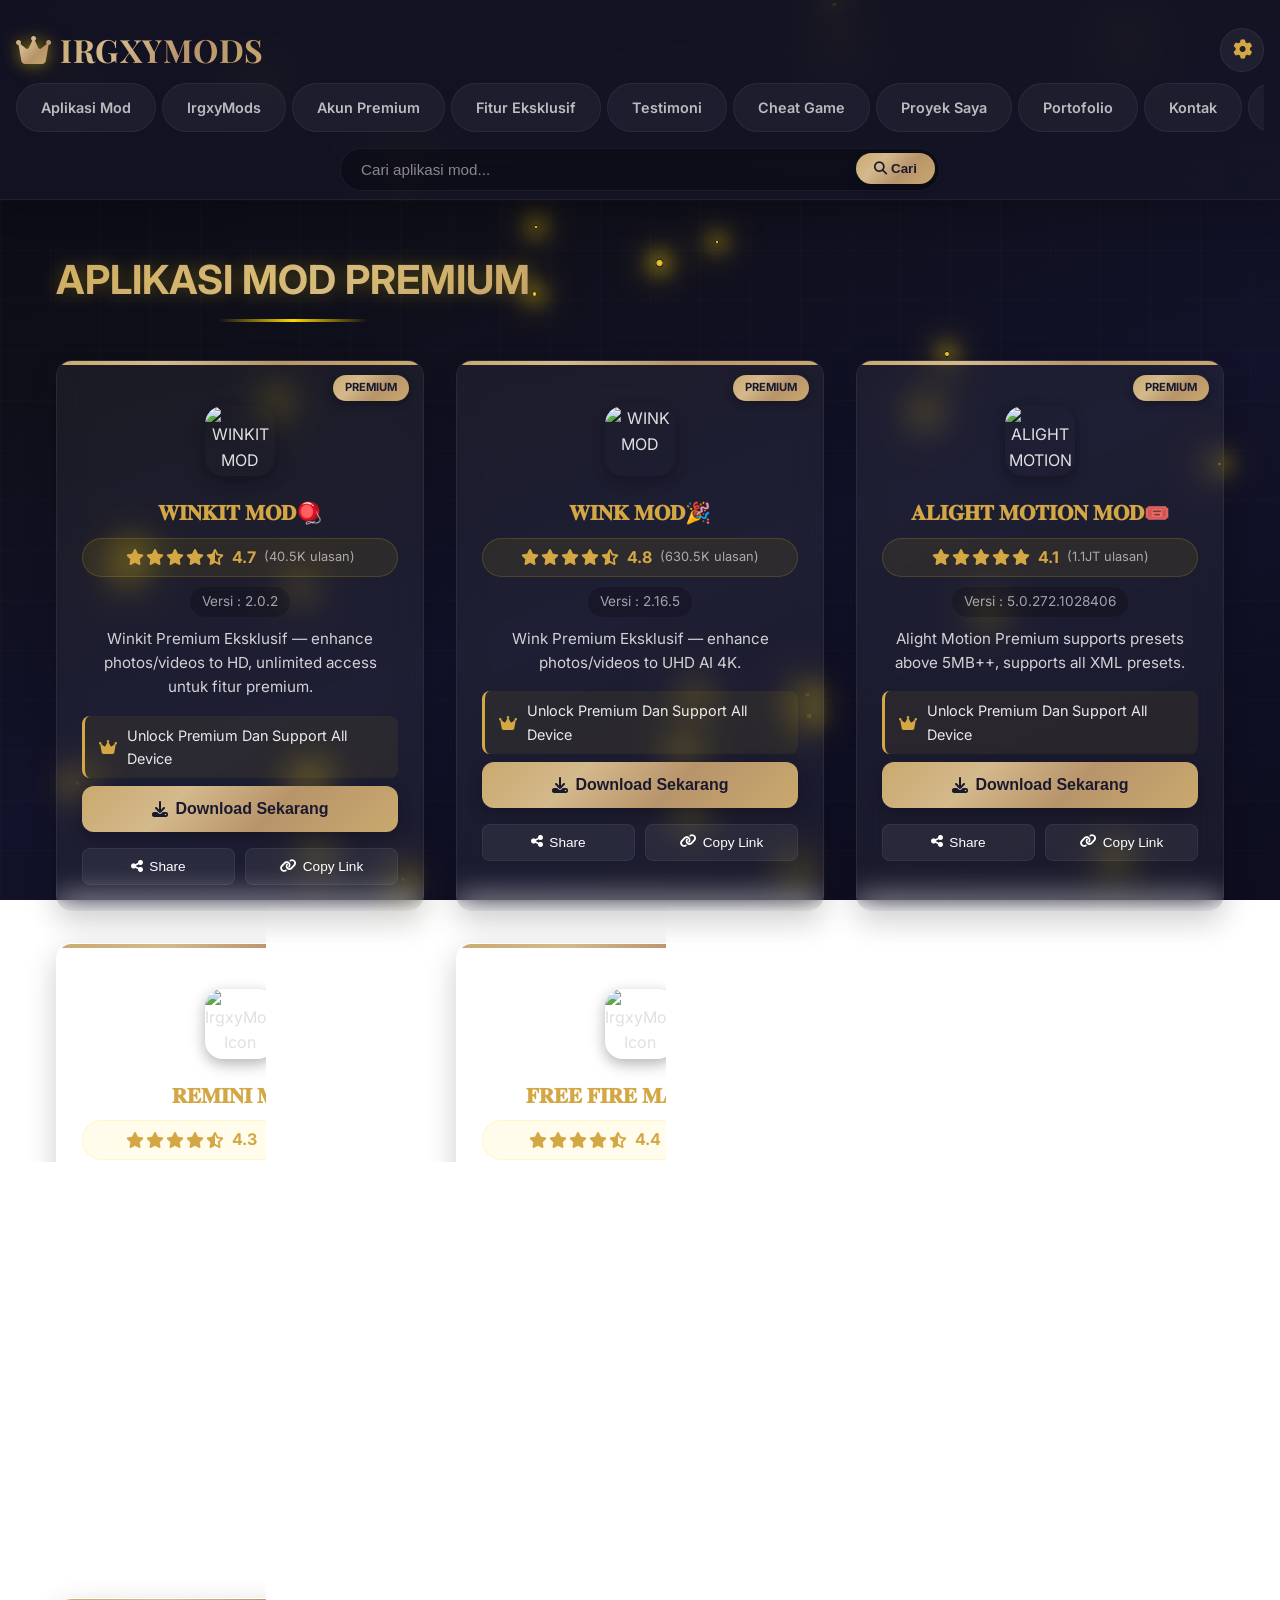
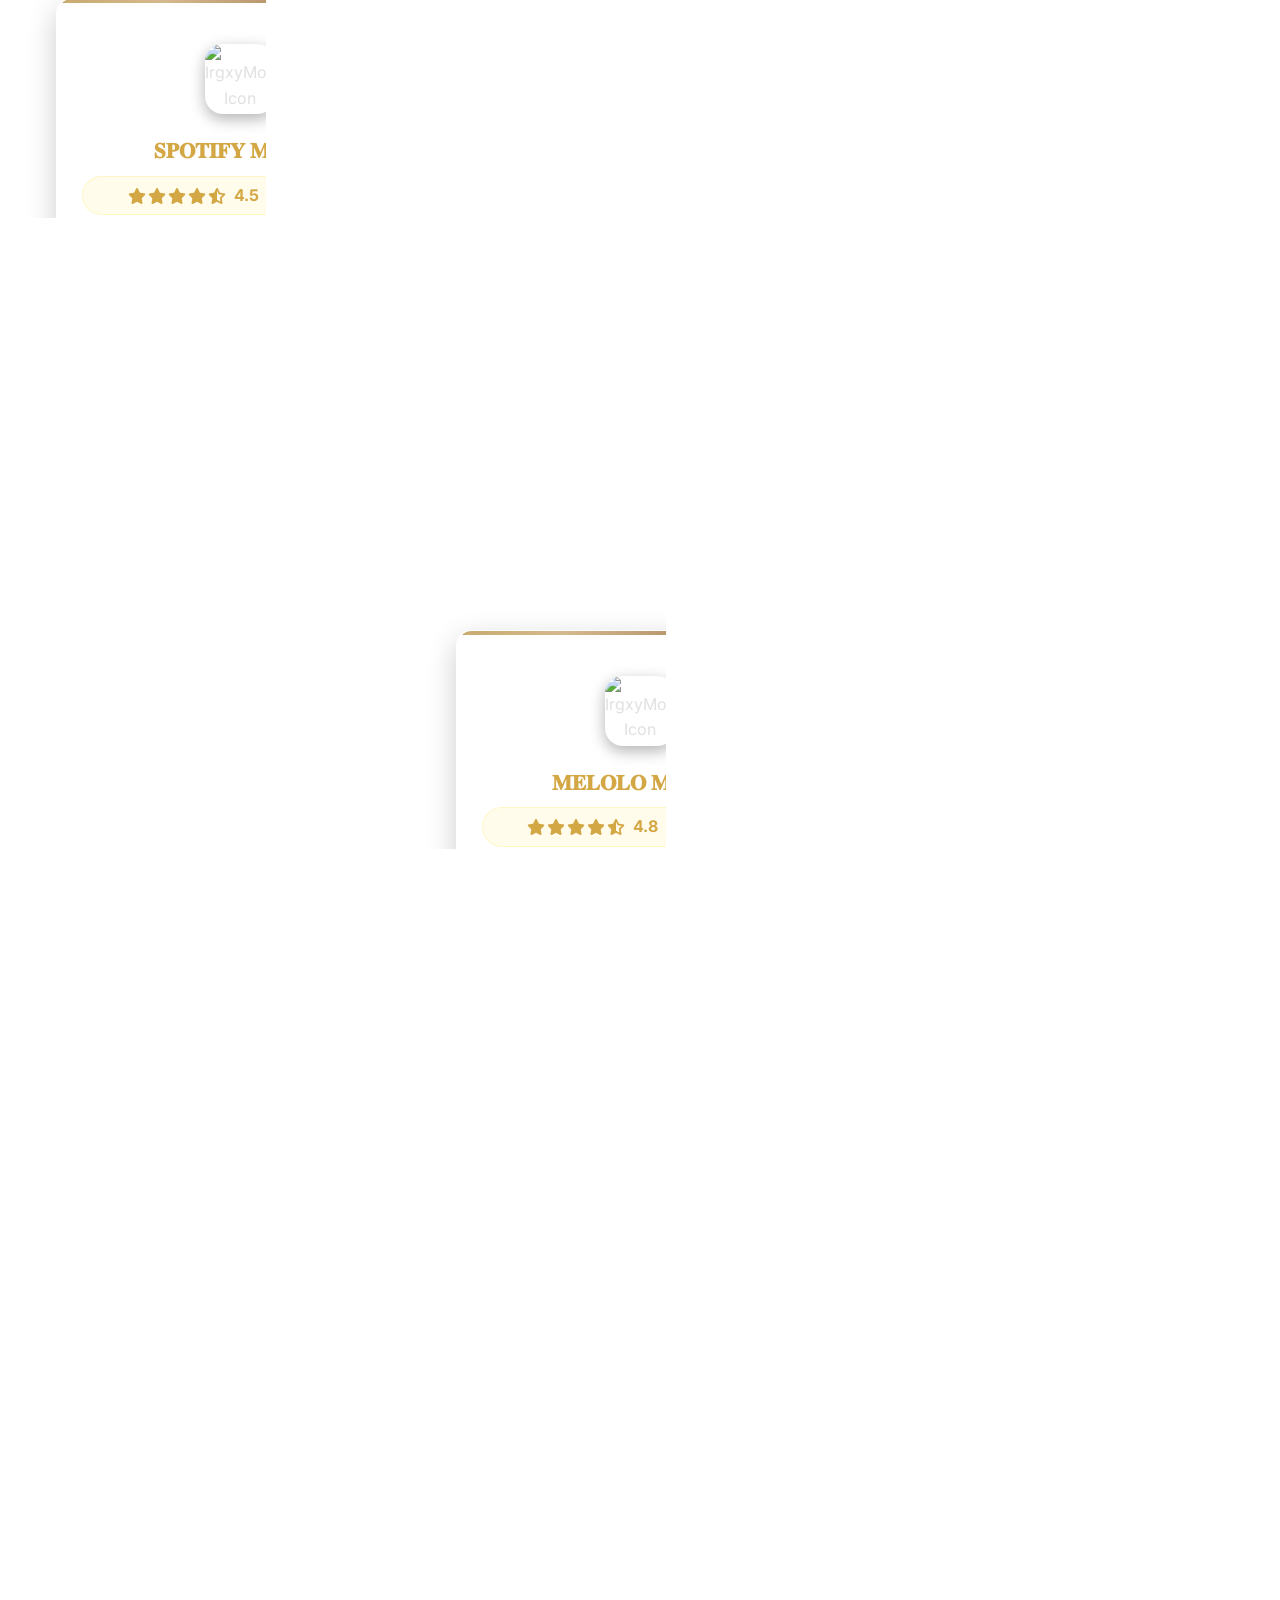
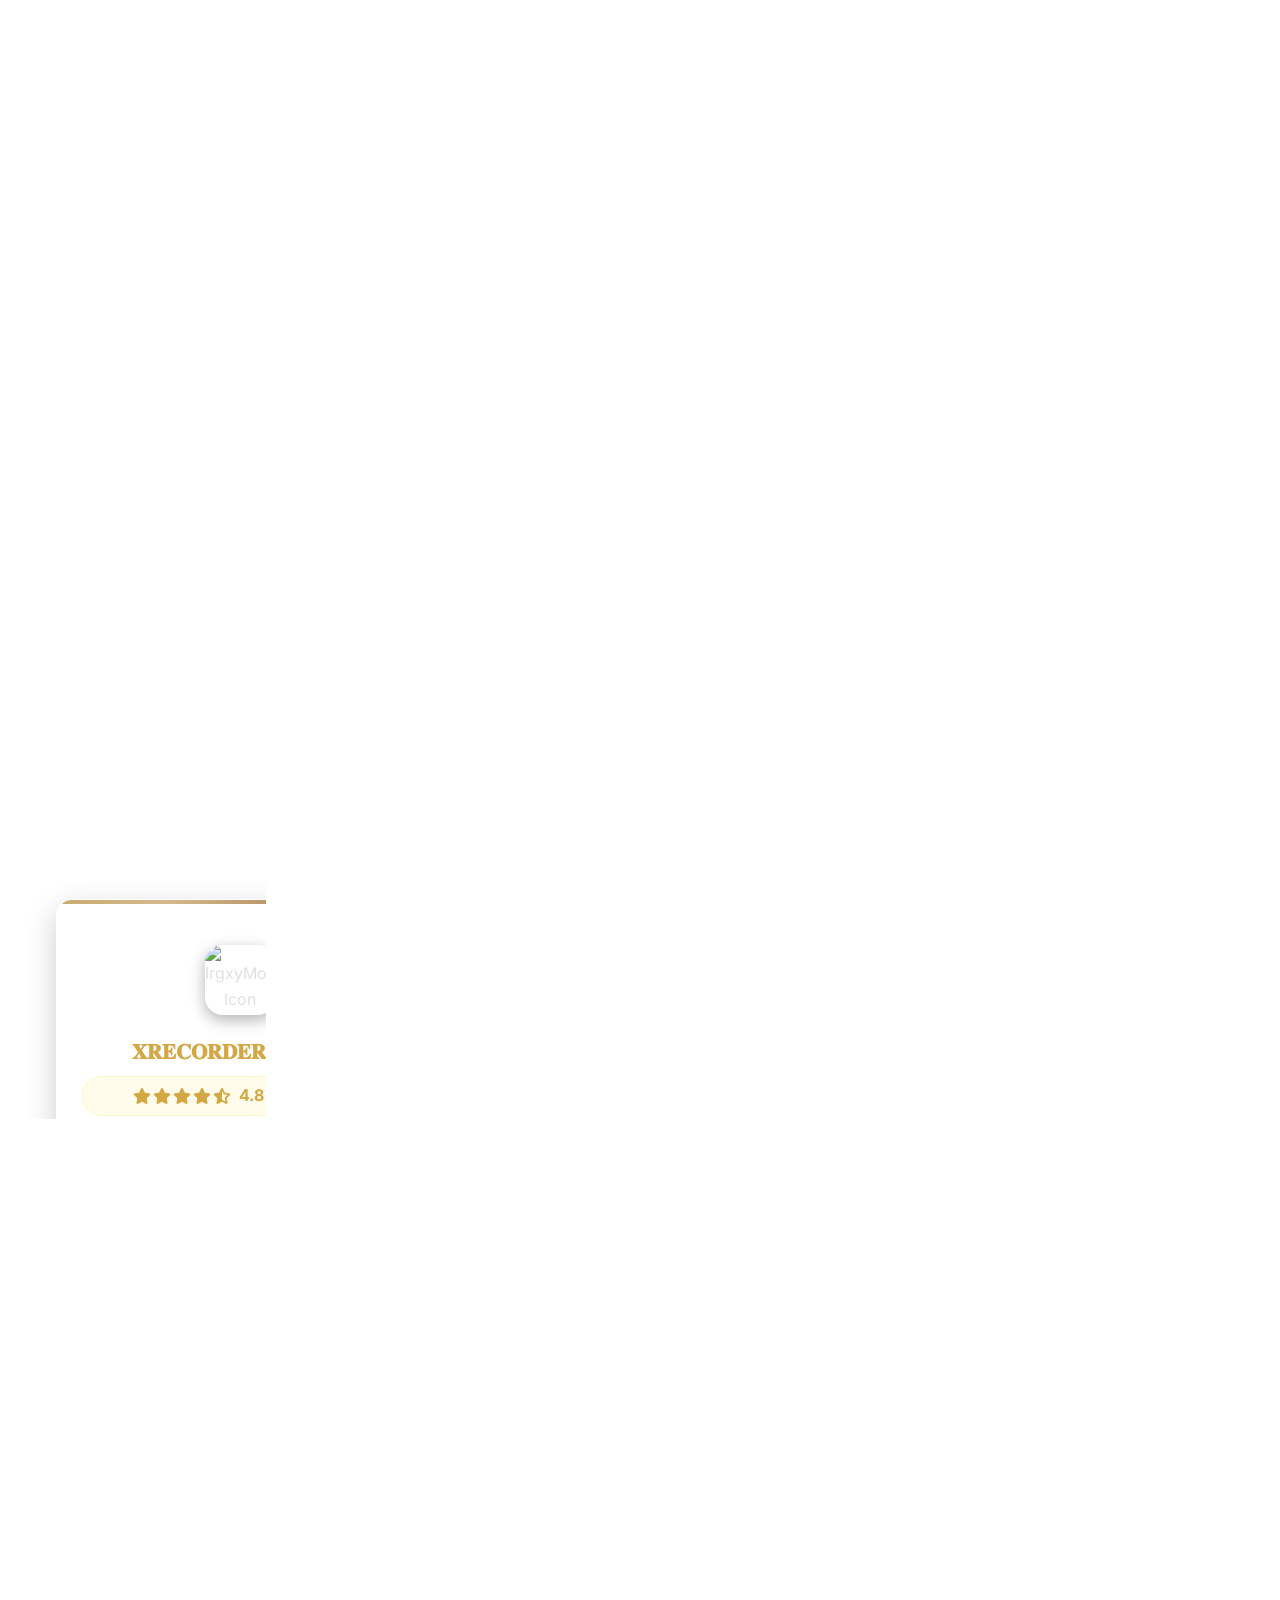
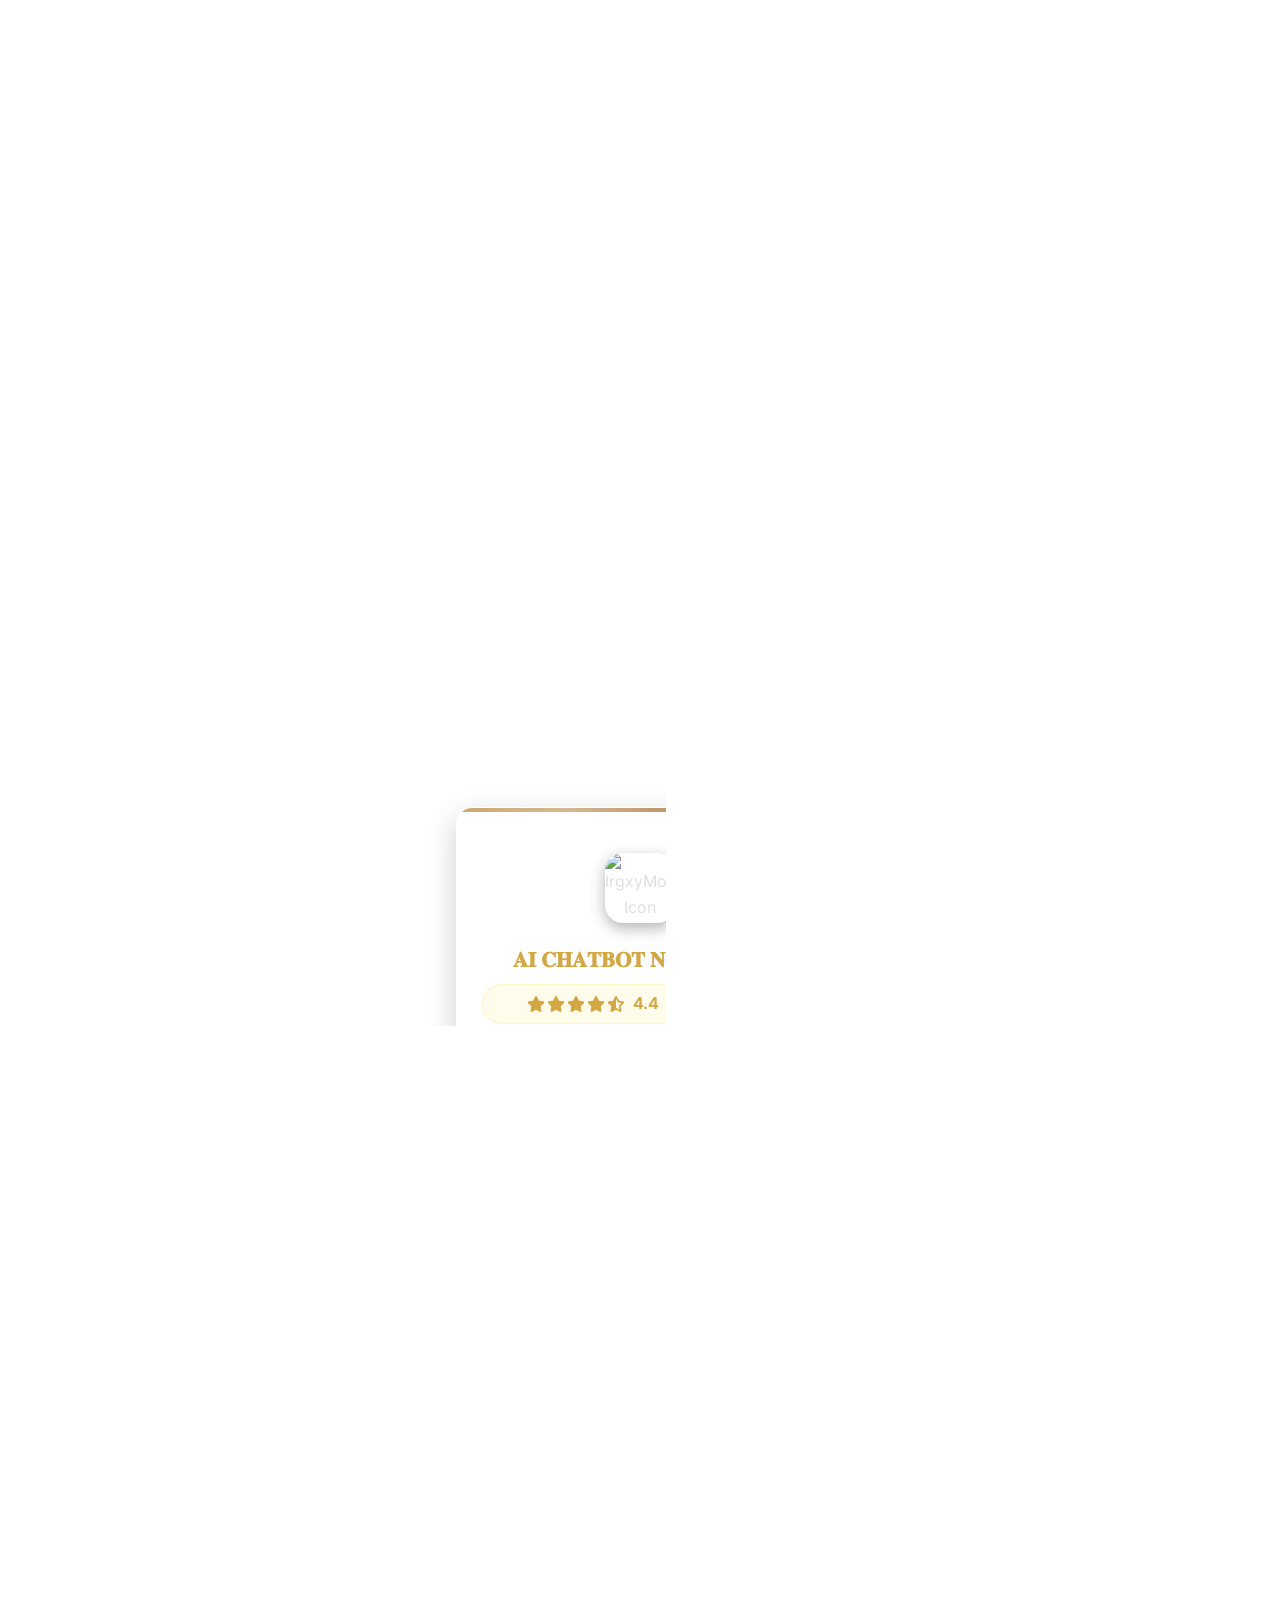
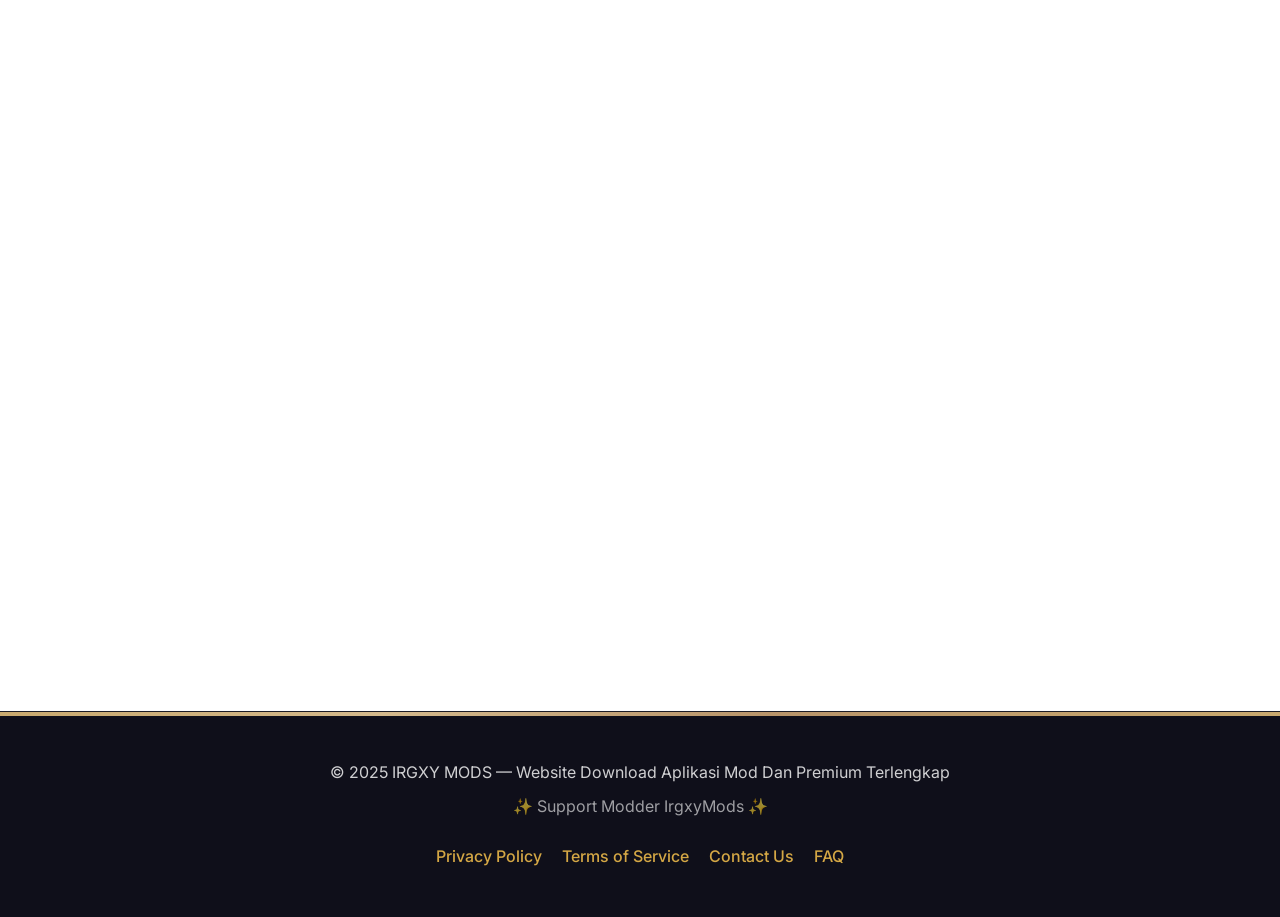
==== commit 2e46aa58: "Add files via upload" ====
--- a/index.html
+++ b/index.html
@@ -1,3877 +1,1450 @@
 <!DOCTYPE html>
 <html lang="id">
 <head>
-    <meta charset="UTF-8">
-    <meta name="viewport" content="width=device-width, initial-scale=1.0">
-    <title>IRGXYMODS - Aplikasi Mod & Channel Terlengkap</title>
-    <link rel="stylesheet" href="https://cdnjs.cloudflare.com/ajax/libs/font-awesome/6.4.0/css/all.min.css">
-    <link href="https://fonts.googleapis.com/css2?family=Poppins:wght@300;400;500;600;700&display=swap" rel="stylesheet">
-    <link href="https://fonts.googleapis.com/css2?family=Playfair+Display:wght@400;600;700&display=swap" rel="stylesheet">
-    <style>        
-        :root {
-            --primary: #1e1e2a;
-            --secondary: #2a2a3a;
-            --accent: #fbc02d;
-            --gold: #FFD700;
-            --luxury-gold: linear-gradient(135deg, #FFD700 0%, #D4AF37 100%);
-            --platinum: linear-gradient(135deg, #e5e4e2 0%, #b6b2af 100%);
-            --diamond: linear-gradient(135deg, #b9f2ff 0%, #e0f7fa 100%);
-            --dark: #121212;
-            --light: #f8f8f8;
-            --text: #212121;
-            --background: #ffffff;
-            --verified: #0099ff;
-            --glass-bg: rgba(255, 255, 255, 0.08);
-            --glass-border: rgba(255, 255, 255, 0.15);
-            --glass-shadow: rgba(0, 0, 0, 0.1);
-            --transition: all 0.3s ease;
-            --cubic-bezier: cubic-bezier(0.25, 0.46, 0.45, 0.94);
-        }
-
-        * {
-            margin: 0;
-            padding: 0;
-            box-sizing: border-box;
-            font-family: 'Poppins', sans-serif;
-        }
-
-        body {
-            background: linear-gradient(135deg, #0a0a14 0%, #1a1a2a 50%, #2d2d42 100%);
-            color: var(--light);
-            line-height: 1.6;
-            overflow-x: hidden;
-            position: relative;
-        }
-
-        body::before {
-            content: '';
-            position: fixed;
-            top: 0;
-            left: 0;
-            width: 100%;
-            height: 100%;
-            background: 
-                radial-gradient(circle at 20% 30%, rgba(255, 215, 0, 0.03) 0%, transparent 40%),
-                radial-gradient(circle at 80% 70%, rgba(255, 215, 0, 0.03) 0%, transparent 40%),
-                url('[data-uri]');
-            opacity: 0.4;
-            z-index: -2;
-        }
-
-        .gold-particle {
-            position: fixed;
-            width: 4px;
-            height: 4px;
-            background: var(--gold);
-            border-radius: 50%;
-            box-shadow: 0 0 10px 2px rgba(255, 215, 0, 0.5);
-            z-index: -1;
-            pointer-events: none;
-        }
-
-        .mode-toggle {
-            position: fixed;
-            top: 20px;
-            right: 20px;
-            z-index: 1000;
-            background: var(--glass-bg);
-            backdrop-filter: blur(10px);
-            color: var(--gold);
-            border: 1px solid var(--glass-border);
-            border-radius: 50%;
-            width: 50px;
-            height: 50px;
-            cursor: pointer;
-            display: flex;
-            align-items: center;
-            justify-content: center;
-            font-size: 1.5rem;
-            box-shadow: 0 4px 20px rgba(0, 0, 0, 0.2);
-            transition: var(--transition);
-        }
-
-        .mode-toggle:hover {
-            transform: rotate(15deg);
-            box-shadow: 0 4px 20px rgba(255, 215, 0, 0.3);
-        }
-
-        .back-to-top {
-            position: fixed;
-            bottom: 25px;
-            right: 25px;
-            z-index: 1000;
-            width: 50px;
-            height: 50px;
-            border-radius: 50%;
-            background: var(--luxury-gold);
-            color: var(--dark);
-            display: flex;
-            align-items: center;
-            justify-content: center;
-            font-size: 1.2rem;
-            box-shadow: 0 4px 20px rgba(0, 0, 0, 0.3);
-            cursor: pointer;
-            opacity: 0;
-            visibility: hidden;
-            transition: var(--transition);
-        }
-
-        .back-to-top.visible {
-            opacity: 1;
-            visibility: visible;
-        }
-
-        .back-to-top:hover {
-            transform: translateY(-5px);
-            box-shadow: 0 6px 25px rgba(255, 215, 0, 0.4);
-        }
-
-        header {
-            background: var(--glass-bg);
-            backdrop-filter: blur(15px);
-            color: white;
-            padding: 2rem 1rem;
-            text-align: center;
-            box-shadow: 0 4px 30px rgba(0, 0, 0, 0.1);
-            position: relative;
-            overflow: hidden;
-            border-bottom: 1px solid var(--glass-border);
-            z-index: 10;
-        }
-
-        header::before {
-            content: '';
-            position: absolute;
-            top: 0;
-            left: 0;
-            width: 100%;
-            height: 100%;
-            background: linear-gradient(90deg, transparent, rgba(255, 215, 0, 0.05), transparent);
-            transform: translateX(-100%);
-            animation: shimmer 5s infinite;
-        }
-
-        @keyframes shimmer {
-            100% {
-                transform: translateX(100%);
-            }
-        }
-
-        .logo {
-            display: flex;
-            align-items: center;
-            justify-content: center;
-            margin-bottom: 1.5rem;
-            position: relative;
-        }
-
-        .logo h1 {
-            font-size: 2.8rem;
-            margin-left: 0.5rem;
-            text-shadow: 0 0 15px rgba(255, 215, 0, 0.5);
-            background: var(--luxury-gold);
-            -webkit-background-clip: text;
-            background-clip: text;
-            color: transparent;
-            position: relative;
-            font-weight: 700;
-            letter-spacing: 1px;
-            font-family: 'Playfair Display', serif;
-        }
-
-        .logo::after {
-            content: '';
-            position: absolute;
-            bottom: -10px;
-            left: 50%;
-            transform: translateX(-50%);
-            width: 100px;
-            height: 3px;
-            background: var(--luxury-gold);
-            border-radius: 3px;
-        }
-
-        .logo-icon {
-            font-size: 3rem;
-            background: var(--luxury-gold);
-            -webkit-background-clip: text;
-            background-clip: text;
-            color: transparent;
-            filter: drop-shadow(0 0 5px rgba(255, 215, 0, 0.5));
-        }
-
-        header p {
-            max-width: 800px;
-            margin: 0 auto 2rem;
-            font-size: 1.1rem;
-            opacity: 0.9;
-            line-height: 1.6;
-        }
-
-        .nav-tabs-container {
-            position: relative;
-            z-index: 20;
-            margin: 1.5rem 0;
-        }
-
-        .nav-tabs {
-            display: flex;
-            justify-content: center;
-            flex-wrap: wrap;
-            gap: 10px;
-            max-width: 100%;
-            position: relative;
-            z-index: 20;
-        }
-
-        .nav-tab {
-            padding: 12px 25px;
-            background: rgba(255, 255, 255, 0.05);
-            backdrop-filter: blur(10px);
-            border-radius: 8px;
-            cursor: pointer;
-            transition: var(--transition);
-            border: 1px solid rgba(255, 255, 255, 0.1);
-            font-weight: 500;
-            position: relative;
-            overflow: hidden;
-            flex-shrink: 0;
-            text-align: center;
-            min-width: 140px;
-            z-index: 20;
-        }
-
-        .nav-tab::before {
-            content: '';
-            position: absolute;
-            top: 0;
-            left: 0;
-            width: 100%;
-            height: 100%;
-            background: linear-gradient(45deg, transparent, rgba(255, 215, 0, 0.1), transparent);
-            transform: translateX(-100%);
-            transition: transform 0.6s;
-        }
-
-        .nav-tab:hover::before {
-            transform: translateX(100%);
-        }
-
-        .nav-tab.active {
-            background: linear-gradient(45deg, rgba(255, 215, 0, 0.2), rgba(255, 215, 0, 0.1));
-            color: var(--gold);
-            border: 1px solid rgba(255, 215, 0, 0.3);
-            box-shadow: 0 5px 15px rgba(0, 0, 0, 0.2);
-        }
-
-        .search-container {
-            max-width: 600px;
-            margin: 1.5rem auto;
-            position: relative;
-            z-index: 10;
-        }
-
-        .search-container input {
-            width: 100%;
-            padding: 15px 25px;
-            background: rgba(0, 0, 0, 0.2);
-            backdrop-filter: blur(10px);
-            border: 1px solid rgba(255, 255, 255, 0.1);
-            border-radius: 50px;
-            font-size: 1rem;
-            color: white;
-            box-shadow: 0 5px 15px rgba(0, 0, 0, 0.1);
-            transition: var(--transition);
-        }
-
-        .search-container input:focus {
-            outline: none;
-            border-color: rgba(255, 215, 0, 0.5);
-            box-shadow: 0 5px 20px rgba(255, 215, 0, 0.1);
-        }
-
-        .search-container input::placeholder {
-            color: rgba(255, 255, 255, 0.6);
-        }
-
-        .search-container button {
-            position: absolute;
-            right: 5px;
-            top: 5px;
-            background: var(--luxury-gold);
-            border: none;
-            color: var(--dark);
-            padding: 10px 20px;
-            border-radius: 50px;
-            cursor: pointer;
-            font-weight: 600;
-            transition: var(--transition);
-            box-shadow: 0 4px 10px rgba(0, 0, 0, 0.2);
-        }
-
-        .search-container button:hover {
-            transform: translateY(-2px);
-            box-shadow: 0 6px 15px rgba(0, 0, 0, 0.3);
-        }
-
-        .container {
-            max-width: 1200px;
-            margin: 0 auto;
-            padding: 2rem 1rem;
-        }
-
-        .section {
-            display: none;
-            padding: 2rem 0;
-            animation: fadeIn 0.5s ease;
-        }
-
-        @keyframes fadeIn {
-            from { opacity: 0; transform: translateY(20px); }
-            to { opacity: 1; transform: translateY(0); }
-        }
-
-        .section.active {
-            display: block;
-        }
-
-        .section-title {
-            text-align: center;
-            margin-bottom: 2.5rem;
-            font-size: 2.2rem;
-            position: relative;
-            padding-bottom: 15px;
-            background: var(--luxury-gold);
-            -webkit-background-clip: text;
-            background-clip: text;
-            color: transparent;
-            font-family: 'Playfair Display', serif;
-        }
-
-        .section-title::after {
-            content: '';
-            position: absolute;
-            bottom: 0;
-            left: 50%;
-            transform: translateX(-50%);
-            width: 100px;
-            height: 3px;
-            background: var(--luxury-gold);
-            border-radius: 3px;
-        }
-
-        /* Apps Section Styles */
-        .apps-grid {
-            display: grid;
-            grid-template-columns: repeat(auto-fill, minmax(320px, 1fr));
-            gap: 2rem;
-            margin-bottom: 3rem;
-        }
-
-        .app-card {
-            background: var(--glass-bg);
-            backdrop-filter: blur(15px);
-            border-radius: 16px;
-            padding: 25px;
-            text-align: center;
-            transition: var(--transition);
-            border: 1px solid var(--glass-border);
-            box-shadow: 0 10px 30px rgba(0, 0, 0, 0.1);
-            position: relative;
-            overflow: hidden;
-            display: flex;
-            flex-direction: column;
-            height: 100%;
-        }
-
-        .app-card::before {
-            content: '';
-            position: absolute;
-            top: 0;
-            left: 0;
-            width: 100%;
-            height: 5px;
-            background: var(--luxury-gold);
-        }
-
-        .app-card:hover {
-            transform: translateY(-10px);
-            box-shadow: 0 15px 35px rgba(0, 0, 0, 0.2);
-            border-color: rgba(255, 215, 0, 0.3);
-        }
-
-        .app-icon {
-            padding: 1.5rem 0;
-            display: flex;
-            justify-content: center;
-            align-items: center;
-            height: 120px;
-            flex-shrink: 0;
-        }
-
-        .app-icon img {
-            width: 70px;
-            height: 70px;
-            object-fit: contain;
-            border-radius: 18px;
-            box-shadow: 0 5px 15px rgba(0, 0, 0, 0.2);
-            transition: var(--transition);
-        }
-
-        .app-card:hover .app-icon img {
-            transform: scale(1.1);
-            box-shadow: 0 8px 20px rgba(0, 0, 0, 0.3);
-        }
-
-        .app-content {
-            padding: 1.5rem 0 0;
-            flex-grow: 1;
-            display: flex;
-            flex-direction: column;
-        }
-
-        .app-content h3 {
-            margin-bottom: 0.8rem;
-            color: var(--gold);
-            font-size: 1.3rem;
-            font-weight: 600;
-        }
-
-        .app-content p {
-            color: rgba(255, 255, 255, 0.8);
-            font-size: 0.95rem;
-            margin-bottom: 1.5rem;
-            flex-grow: 1;
-            line-height: 1.6;
-        }
-
-        .app-meta {
-            color: rgba(255, 255, 255, 0.7);
-            font-size: 0.9rem;
-            margin-bottom: 1rem;
-            background: rgba(0, 0, 0, 0.2);
-            padding: 8px 12px;
-            border-radius: 8px;
-            display: inline-block;
-            align-self: center;
-        }
-
-        .feature {
-            display: flex;
-            align-items: center;
-            margin-bottom: 0.8rem;
-            background: rgba(255, 215, 0, 0.1);
-            padding: 10px 15px;
-            border-radius: 8px;
-            border-left: 3px solid var(--gold);
-        }
-
-        .feature i {
-            color: var(--gold);
-            font-size: 1.1rem;
-            margin-right: 10px;
-            pointer-events: none;
-        }
-
-        .feature span {
-            font-size: 0.9rem;
-            color: rgba(255, 255, 255, 0.9);
-            font-weight: 500;
-            pointer-events: none;
-        }
-
-        .app-actions {
-            display: flex;
-            gap: 10px;
-            margin-top: 20px;
-        }
-
-        .download-btn {
-            display: block;
-            width: 100%;
-            padding: 15px;
-            background: var(--luxury-gold);
-            color: #0f1a2a;
-            text-align: center;
-            borderRadius: 10px;
-            text-decoration: none;
-            font-weight: bold;
-            font-size: 1.1rem;
-            transition: var(--transition);
-            border: none;
-            cursor: pointer;
-            box-shadow: 0 5px 15px rgba(0, 0, 0, 0.2);
-            position: relative;
-            overflow: hidden;
-        }
-
-        .download-btn::before {
-            content: '';
-            position: absolute;
-            top: 0;
-            left: 0;
-            width: 100%;
-            height: 100%;
-            background: linear-gradient(45deg, transparent, rgba(255, 255, 255, 0.3), transparent);
-            transform: translateX(-100%);
-            transition: transform 0.6s;
-        }
-
-        .download-btn:hover::before {
-            transform: translateX(100%);
-        }
-
-        .download-btn:hover {
-            transform: translateY(-3px);
-            box-shadow: 0 8px 20px rgba(0, 0, 0, 0.3);
-        }
-
-        .share-btn, .copy-link-btn {
-            flex: 1;
-            padding: 12px;
-            background: rgba(255, 255, 255, 0.1);
-            border: 1px solid rgba(255, 255, 255, 0.2);
-            border-radius: 8px;
-            color: white;
-            cursor: pointer;
-            transition: var(--transition);
-            font-size: 0.9rem;
-            display: flex;
-            align-items: center;
-            justify-content: center;
-            gap: 5px;
-            position: relative;
-            overflow: hidden;
-        }
-
-        .share-btn::before, .copy-link-btn::before {
-            content: '';
-            position: absolute;
-            top: 0;
-            left: 0;
-            width: 100%;
-            height: 100%;
-            background: linear-gradient(45deg, transparent, rgba(255, 255, 255, 0.1), transparent);
-            transform: translateX(-100%);
-            transition: transform 0.6s;
-        }
-
-        .share-btn:hover::before, .copy-link-btn:hover::before {
-            transform: translateX(100%);
-        }
-
-        .share-btn:hover, .copy-link-btn:hover {
-            background: rgba(255, 255, 255, 0.15);
-            transform: translateY(-2px);
-        }
-
-        .share-btn:hover {
-            color: #25D366;
-            border-color: rgba(37, 211, 102, 0.3);
-        }
-
-        .copy-link-btn:hover {
-            color: var(--gold);
-            border-color: rgba(255, 215, 0, 0.3);
-        }
-
-        /* New Premium Button Styles */
-        .premium-btn {
-            display: inline-flex;
-            align-items: center;
-            justify-content: center;
-            background: linear-gradient(135deg, #FFD700 0%, #D4AF37 50%, #FFD700 100%);
-            color: var(--dark);
-            padding: 14px 28px;
-            border-radius: 50px;
-            text-decoration: none;
-            font-weight: 700;
-            transition: all 0.4s ease;
-            box-shadow: 0 5px 15px rgba(0, 0, 0, 0.2), 0 0 15px rgba(255, 215, 0, 0.4);
-            position: relative;
-            overflow: hidden;
-            border: none;
-            cursor: pointer;
-            text-transform: uppercase;
-            letter-spacing: 1px;
-        }
-
-        .premium-btn::before {
-            content: '';
-            position: absolute;
-            top: -50%;
-            left: -50%;
-            width: 200%;
-            height: 200%;
-            background: linear-gradient(
-                to bottom right,
-                rgba(255, 255, 255, 0) 0%,
-                rgba(255, 255, 255, 0) 40%,
-                rgba(255, 255, 255, 0.3) 50%,
-                rgba(255, 255, 255, 0) 60%,
-                rgba(255, 255, 255, 0) 100%
-            );
-            transform: rotate(30deg);
-            animation: shimmer 3s infinite;
-        }
-
-        .premium-btn:hover {
-            transform: translateY(-3px) scale(1.02);
-            box-shadow: 0 8px 25px rgba(0, 0, 0, 0.3), 0 0 20px rgba(255, 215, 0, 0.6);
-        }
-
-        .premium-btn i {
-            margin-right: 8px;
-            font-size: 1.2em;
-        }
-
-        /* New Feature Section */
-        .features-section {
-            padding: 4rem 0;
-            background: var(--glass-bg);
-            backdrop-filter: blur(15px);
-            border-radius: 20px;
-            margin: 3rem 0;
-            border: 1px solid var(--glass-border);
-            box-shadow: 0 10px 30px rgba(0, 0, 0, 0.1);
-            position: relative;
-            overflow: hidden;
-        }
-
-        .features-section::before {
-            content: '';
-            position: absolute;
-            top: 0;
-            left: 0;
-            width: 100%;
-            height: 5px;
-            background: var(--luxury-gold);
-        }
-
-        .features-grid {
-            display: grid;
-            grid-template-columns: repeat(auto-fit, minmax(300px, 1fr));
-            gap: 2rem;
-            margin-top: 2rem;
-        }
-
-        .feature-card {
-            background: rgba(0, 0, 0, 0.2);
-            backdrop-filter: blur(10px);
-            border-radius: 16px;
-            padding: 25px;
-            text-align: center;
-            transition: var(--transition);
-            border: 1px solid rgba(255, 255, 255, 0.1);
-            position: relative;
-            overflow: hidden;
-        }
-
-        .feature-card:hover {
-            transform: translateY(-5px);
-            box-shadow: 0 10px 25px rgba(0, 0, 0, 0.2);
-            border-color: rgba(255, 215, 0, 0.3);
-        }
-
-        .feature-card-icon {
-            font-size: 2.5rem;
-            margin-bottom: 1rem;
-            background: var(--luxury-gold);
-            -webkit-background-clip: text;
-            background-clip: text;
-            color: transparent;
-        }
-
-        .feature-card h3 {
-            margin-bottom: 1rem;
-            color: var(--gold);
-            font-size: 1.3rem;
-            font-weight: 600;
-        }
-
-        .feature-card p {
-            color: rgba(255, 255, 255, 0.8);
-            font-size: 0.95rem;
-            line-height: 1.6;
-        }
-
-        /* New FAQ Section */
-        .faq-section {
-            padding: 4rem 0;
-        }
-
-        .faq-container {
-            max-width: 800px;
-            margin: 0 auto;
-        }
-
-        .faq-item {
-            background: var(--glass-bg);
-            backdrop-filter: blur(15px);
-            border-radius: 12px;
-            margin-bottom: 1rem;
-            border: 1px solid var(--glass-border);
-            overflow: hidden;
-        }
-
-        .faq-question {
-            padding: 1.5rem;
-            cursor: pointer;
-            display: flex;
-            justify-content: space-between;
-            align-items: center;
-            font-weight: 600;
-            transition: var(--transition);
-        }
-
-        .faq-question:hover {
-            background: rgba(255, 255, 255, 0.05);
-        }
-
-        .faq-answer {
-            padding: 0 1.5rem;
-            max-height: 0;
-            overflow: hidden;
-            transition: max-height 0.3s ease, padding 0.3s ease;
-        }
-
-        .faq-item.active .faq-answer {
-            max-height: 300px;
-            padding: 0 1.5rem 1.5rem;
-        }
-
-        .faq-icon {
-            transition: transform 0.3s ease;
-        }
-
-        .faq-item.active .faq-icon {
-            transform: rotate(180deg);
-        }
-
-        /* New Testimonial Section */
-        .testimonial-section {
-            padding: 4rem 0;
-        }
-
-        .testimonial-grid {
-            display: grid;
-            grid-template-columns: repeat(auto-fit, minmax(300px, 1fr));
-            gap: 2rem;
-        }
-
-        .testimonial-card {
-            background: var(--glass-bg);
-            backdrop-filter: blur(15px);
-            border-radius: 16px;
-            padding: 25px;
-            border: 1px solid var(--glass-border);
-            position: relative;
-        }
-
-        .testimonial-card::before {
-            content: '"';
-            position: absolute;
-            top: 15px;
-            left: 15px;
-            font-size: 4rem;
-            color: rgba(255, 215, 0, 0.2);
-            font-family: 'Playfair Display', serif;
-        }
-
-        .testimonial-text {
-            margin-bottom: 1.5rem;
-            color: rgba(255, 255, 255, 0.9);
-            font-style: italic;
-            position: relative;
-            z-index: 1;
-        }
-
-        .testimonial-author {
-            display: flex;
-            align-items: center;
-        }
-
-        .testimonial-avatar {
-            width: 50px;
-            height: 50px;
-            border-radius: 50%;
-            margin-right: 15px;
-            object-fit: cover;
-            border: 2px solid var(--gold);
-        }
-
-        .testimonial-info h4 {
-            color: var(--gold);
-            margin-bottom: 5px;
-        }
-
-        .testimonial-info p {
-            color: rgba(255, 255, 255, 0.7);
-            font-size: 0.9rem;
-        }
-
-        /* New Stats Section */
-        .stats-section {
-            padding: 4rem 0;
-        }
-
-        .stats-grid {
-            display: grid;
-            grid-template-columns: repeat(auto-fit, minmax(200px, 1fr));
-            gap: 2rem;
-        }
-
-        .stat-card {
-            text-align: center;
-            padding: 2rem;
-            background: var(--glass-bg);
-            backdrop-filter: blur(15px);
-            border-radius: 16px;
-            border: 1px solid var(--glass-border);
-        }
-
-        .stat-number {
-            font-size: 3rem;
-            font-weight: 700;
-            background: var(--luxury-gold);
-            -webkit-background-clip: text;
-            background-clip: text;
-            color: transparent;
-            margin-bottom: 0.5rem;
-            font-family: 'Playfair Display', serif;
-        }
-
-        .stat-label {
-            color: rgba(255, 255, 255, 0.8);
-            font-size: 1.1rem;
-        }
-
-        /* Search suggestions */
-        .search-suggestions {
-            position: absolute;
-            top: 100%;
-            left: 0;
-            right: 0;
-            background: var(--glass-bg);
-            backdrop-filter: blur(15px);
-            border-radius: 0 0 16px 16px;
-            margin-top: 5px;
-            max-height: 200px;
-            overflow-y: auto;
-            box-shadow: 0 10px 30px rgba(0, 0, 0, 0.2);
-            border: 1px solid var(--glass-border);
-            border-top: none;
-            display: none;
-            z-index: 1000;
-        }
-        
-        .search-suggestion {
-            padding: 12px 20px;
-            cursor: pointer;
-            transition: var(--transition);
-            border-bottom: 1px solid rgba(255, 255, 255, 0.05);
-        }
-        
-        .search-suggestion:last-child {
-            border-bottom: none;
-        }
-        
-        .search-suggestion:hover {
-            background: rgba(255, 215, 0, 0.1);
-        }
-        
-        .search-suggestion i {
-            margin-right: 10px;
-            color: var(--gold);
-        }
-        
-        .search-container {
-            position: relative;
-        }
-        
-        .search-suggestion.active {
-            background: rgba(255, 215, 0, 0.15);
-        }
-        
-        /* Gaya untuk hasil pencarian di channels */
-        .channel-search-result {
-            background: rgba(255, 215, 0, 0.05);
-            border: 1px solid rgba(255, 215, 0, 0.1);
-            border-radius: 10px;
-            padding: 15px;
-            margin-bottom: 15px;
-        }
-        
-        /* Animasi untuk highlight hasil pencarian */
-        .highlight {
-            background: rgba(255, 215, 0, 0.2);
-            padding: 2px 4px;
-            border-radius: 4px;
-        }
-
-        .app-rating {
-            display: flex;
-            align-items: center;
-            justify-content: center;
-            margin-bottom: 12px;
-            background: linear-gradient(135deg, rgba(255, 215, 0, 0.15), rgba(255, 215, 0, 0.05));
-            padding: 8px 15px;
-            border-radius: 20px;
-            border: 1px solid rgba(255, 215, 0, 0.2);
-        }
-
-        .stars {
-            color: var(--gold);
-            margin-right: 8px;
-            display: flex;
-            position: relative;
-        }
-
-        .stars i {
-            text-shadow: 0 0 8px rgba(255, 215, 0, 0.6);
-        }
-
-        .rating-value {
-            color: var(--gold);
-            font-weight: bold;
-            font-size: 1rem;
-            text-shadow: 0 0 5px rgba(255, 215, 0, 0.4);
-        }
-
-        .rating-count {
-            font-size: 0.8rem;
-            margin-left: 5px;
-            opacity: 0.8;
-            color: rgba(255, 255, 255, 0.7);
-        }
-
-        /* Efek shimmer pada card */
-        .app-card::after {
-            content: '';
-            position: absolute;
-            top: -50%;
-            left: -50%;
-            width: 200%;
-            height: 200%;
-            background: linear-gradient(
-                to bottom right,
-                rgba(255, 255, 255, 0) 0%,
-                rgba(255, 255, 255, 0) 40%,
-                rgba(255, 255, 255, 0.1) 50%,
-                rgba(255, 255, 255, 0) 60%,
-                rgba(255, 255, 255, 0) 100%
-            );
-            transform: rotate(30deg);
-            animation: shimmer 3s infinite;
-            opacity: 0;
-            transition: opacity 0.3s;
-        }
-
-        .app-card:hover::after {
-            opacity: 1;
-        }
-
-        @keyframes shimmer {
-            0% {
-                transform: translateX(-100%) rotate(30deg);
-            }
-            100% {
-                transform: translateX(100%) rotate(30deg);
-            }
-        }
-        
-        .search-results-info {
-            background: rgba(255, 215, 0, 0.1);
-            border: 1px solid rgba(255, 215, 0, 0.2);
-            padding: 15px 20px;
-            border-radius: 10px;
-            margin-bottom: 2rem;
-            display: none;
-            backdrop-filter: blur(10px);
-        }
-
-        #clear-search {
-            background: var(--luxury-gold);
-            color: var(--dark);
-            border: none;
-            padding: 8px 15px;
-            border-radius: 6px;
-            cursor: pointer;
-            font-weight: 600;
-            transition: var(--transition);
-        }
-
-        #clear-search:hover {
-            transform: translateY(-2px);
-            box-shadow: 0 4px 10px rgba(0, 0, 0, 0.2);
-        }
-
-        .no-results {
-            text-align: center;
-            padding: 3rem;
-            display: none;
-            background: var(--glass-bg);
-            border-radius: 16px;
-            border: 1px solid var(--glass-border);
-        }
-
-        .no-results i {
-            font-size: 3rem;
-            color: rgba(255, 255, 255, 0.3);
-            margin-bottom: 1rem;
-        }
-
-        .no-results h3 {
-            margin-bottom: 1rem;
-            color: rgba(255, 255, 255, 0.7);
-        }
-
-        .no-results p {
-            color: rgba(255, 255, 255, 0.5);
-        }
-
-        /* Channels Section Styles */
-        .tagline-container {
-            background: var(--glass-bg);
-            backdrop-filter: blur(15px);
-            border-radius: 16px;
-            padding: 30px;
-            margin: 0 auto 3rem;
-            border: 1px solid var(--glass-border);
-            box-shadow: 0 10px 30px rgba(0, 0, 0, 0.1);
-            position: relative;
-            overflow: hidden;
-        }
-
-        .tagline-container::before {
-            content: '';
-            position: absolute;
-            top: 0;
-            left: 0;
-            width: 100%;
-            height: 5px;
-            background: var(--luxury-gold);
-        }
-
-        .tagline-grid {
-            display: grid;
-            grid-template-columns: repeat(auto-fit, minmax(300px, 1fr));
-            gap: 15px;
-            text-align: left;
-        }
-
-        .tagline-item {
-            display: flex;
-            align-items: center;
-            padding: 12px 18px;
-            background: rgba(255, 255, 255, 0.05);
-            border-radius: 10px;
-            transition: var(--transition);
-            border: 1px solid rgba(255, 255, 255, 0.05);
-        }
-
-        .tagline-item:hover {
-            background: rgba(255, 255, 255, 0.08);
-            transform: translateX(5px);
-            border-color: rgba(255, 215, 0, 0.1);
-        }
-
-        .tagline-icon {
-            margin-right: 12px;
-            color: var(--gold);
-            font-size: 1.2rem;
-            min-width: 25px;
-            text-align: center;
-            pointer-events: none;
-        }
-
-        .tagline-text {
-            font-weight: 500;
-            font-size: 1rem;
-            color: rgba(255, 255, 255, 0.9);
-            pointer-events: none;
-        }
-
-        .social-badges {
-            display: flex;
-            justify-content: center;
-            gap: 15px;
-            margin: 2rem 0 3rem;
-            flex-wrap: wrap;
-        }
-
-        .social-badge {
-            width: 55px;
-            height: 55px;
-            border-radius: 50%;
-            display: flex;
-            align-items: center;
-            justify-content: center;
-            background: var(--glass-bg);
-            backdrop-filter: blur(10px);
-            color: var(--light);
-            font-size: 1.4rem;
-            transition: var(--transition);
-            border: 1px solid var(--glass-border);
-            box-shadow: 0 5px 15px rgba(0, 0, 0, 0.1);
-        }
-
-        .social-badge:hover {
-            transform: translateY(-5px) scale(1.1);
-            box-shadow: 0 8px 20px rgba(0, 0, 0, 0.2);
-        }
-
-        .whatsapp-badge:hover {
-            background: linear-gradient(45deg, #25D366, #128C7E);
-            color: white;
-        }
-
-        .telegram-badge:hover {
-            background: linear-gradient(45deg, #0088cc, #2AABEE);
-            color: white;
-        }
-
-        .social-badge:nth-child(3):hover {
-            background: linear-gradient(45deg, #000000, #434343);
-            color: white;
-        }
-
-        .social-badge:nth-child(4):hover {
-            background: linear-gradient(45deg, #FF0000, #CC0000);
-            color: white;
-        }
-
-        .social-badge:nth-child(5):hover {
-            background: linear-gradient(45deg, #E1306C, #C13584);
-            color: white;
-        }
-
-        .social-badge:nth-child(6):hover {
-            background: linear-gradient(45deg, #3b5998, #4267B2);
-            color: white;
-        }
-
-        .links-grid {
-            display: grid;
-            grid-template-columns: repeat(auto-fit, minmax(320px, 1fr));
-            gap: 25px;
-            margin-bottom: 50px;
-        }
-
-        .link-card {
-            background: var(--glass-bg);
-            backdrop-filter: blur(15px);
-            border-radius: 16px;
-            padding: 30px;
-            text-align: center;
-            transition: var(--transition);
-            border: 1px solid var(--glass-border);
-            box-shadow: 0 10px 30px rgba(0, 0, 0, 0.1);
-            position: relative;
-            overflow: hidden;
-        }
-
-        .link-card::before {
-            content: '';
-            position: absolute;
-            top: 0;
-            left: 0;
-            width: 100%;
-            height: 5px;
-            background: var(--luxury-gold);
-        }
-
-        .link-card:hover {
-            transform: translateY(-10px);
-            box-shadow: 0 15px 35px rgba(0, 0, 0, 0.2);
-            border-color: rgba(255, 215, 0, 0.2);
-        }
-
-        .link-icon {
-            font-size: 3rem;
-            margin-bottom: 20px;
-            background: var(--luxury-gold);
-            -webkit-background-clip: text;
-            background-clip: text;
-            color: transparent;
-            display: inline-block;
-            pointer-events: none;
-        }
-
-        .link-title {
-            font-size: 1.5rem;
-            margin-bottom: 15px;
-            color: var(--light);
-            font-weight: 600;
-            display: flex;
-            align-items: center;
-            justify-content: center;
-            gap: 8px;
-            pointer-events: none;
-        }
-
-        .verified-badge {
-            color: var(--verified);
-            font-size: 1.2rem;
-            position: relative;
-            pointer-events: none;
-        }
-
-        .link-description {
-            margin-bottom: 25px;
-            font-size: 0.95rem;
-            opacity: 0.8;
-            line-height: 1.6;
-            color: rgba(255, 255, 255, 0.8);
-            pointer-events: none;
-        }
-
-        .btn {
-            display: inline-block;
-            background: var(--luxury-gold);
-            color: var(--dark);
-            padding: 14px 30px;
-            border-radius: 50px;
-            text-decoration: none;
-            font-weight: 600;
-            transition: var(--transition);
-            box-shadow: 0 5px 15px rgba(0, 0, 0, 0.2);
-            border: none;
-            cursor: pointer;
-            position: relative;
-            overflow: hidden;
-        }
-
-        .btn:hover {
-            transform: translateY(-3px);
-            box-shadow: 0 8px 20px rgba(0, 0, 0, 0.3);
-        }
-
-        .btn::before {
-            content: '';
-            position: absolute;
-            top: 0;
-            left: 0;
-            width: 100%;
-            height: 100%;
-            background: linear-gradient(45deg, transparent, rgba(255, 255, 255, 0.2), transparent);
-            transform: translateX(-100%);
-            transition: transform 0.6s;
-        }
-
-        .btn:hover::before {
-            transform: translateX(100%);
-        }
-
-        .donation {
-            text-align: center;
-            padding: 50px 30px;
-            background: var(--glass-bg);
-            backdrop-filter: blur(15px);
-            border-radius: 16px;
-            margin: 50px 0;
-            border: 1px solid var(--glass-border);
-            box-shadow: 0 10px 30px rgba(0, 0, 0, 0.1);
-            position: relative;
-            overflow: hidden;
-        }
-
-        .donation::before {
-            content: '';
-            position: absolute;
-            top: 0;
-            left: 0;
-            width: 100%;
-            height: 5px;
-            background: var(--luxury-gold);
-        }
-
-        .donation-title {
-            font-size: 2.2rem;
-            margin-bottom: 20px;
-            color: var(--light);
-            font-weight: 700;
-            background: var(--luxury-gold);
-            -webkit-background-clip: text;
-            background-clip: text;
-            color: transparent;
-            pointer-events: none;
-        }
-
-        .donation-text {
-            max-width: 700px;
-            margin: 0 auto 30px;
-            opacity: 0.9;
-            line-height: 1.6;
-            color: rgba(255, 255, 255, 0.8);
-            pointer-events: none;
-        }
-
-        .donation-image {
-            max-width: 100%;
-            border-radius: 12px;
-            margin: 30px auto;
-            display: block;
-            box-shadow: 0 10px 25px rgba(0, 0, 0, 0.3);
-            transition: var(--transition);
-            border: 1px solid rgba(255, 255, 255, 0.1);
-        }
-
-        .donation-image:hover {
-            transform: scale(1.02);
-            box-shadow: 0 15px 35px rgba(0, 0, 0, 0.4);
-        }
-
-        .contact-section {
-            background: var(--glass-bg);
-            backdrop-filter: blur(15px);
-            color: white;
-            padding: 3rem 2rem;
-            text-align: center;
-            margin-top: 3rem;
-            border-radius: 16px;
-            border: 1px solid var(--glass-border);
-            box-shadow: 0 10px 30px rgba(0, 0, 0, 0.1);
-            position: relative;
-            overflow: hidden;
-        }
-
-        .contact-section::before {
-            content: '';
-            position: absolute;
-            top: 0;
-            left: 0;
-            width: 100%;
-            height: 5px;
-            background: var(--luxury-gold);
-        }
-
-        .contact-section h2 {
-            margin-bottom: 1.5rem;
-            font-size: 2rem;
-            background: var(--luxury-gold);
-            -webkit-background-clip: text;
-            background-clip: text;
-            color: transparent;
-        }
-
-        .contact-info {
-            max-width: 600px;
-            margin: 0 auto;
-            background: rgba(0, 0, 0, 0.2);
-            padding: 2rem;
-            border-radius: 12px;
-            backdrop-filter: blur(10px);
-            border: 1px solid rgba(255, 255, 255, 0.05);
-        }
-
-        .contact-info p {
-            margin-bottom: 1rem;
-            color: rgba(255, 255, 255, 0.8);
-        }
-
-        .whatsapp-btn {
-            display: inline-block;
-            background: var(--luxury-gold);
-            color: var(--dark);
-            padding: 14px 30px;
-            border-radius: 50px;
-            text-decoration: none;
-            font-weight: 600;
-            margin-top: 1rem;
-            transition: var(--transition);
-            box-shadow: 0 5px 15px rgba(0, 0, 0, 0.2);
-        }
-
-        .whatsapp-btn:hover {
-            transform: translateY(-3px);
-            box-shadow: 0 8px 20px rgba(0, 0, 0, 0.3);
-        }
-
-        footer {
-            background: var(--dark);
-            color: white;
-            text-align: center;
-            padding: 3rem 1rem;
-            margin-top: 3rem;
-            position: relative;
-            border-top: 1px solid rgba(255, 255, 255, 0.1);
-        }
-
-        footer::before {
-            content: '';
-            position: absolute;
-            top: 0;
-            left: 0;
-            width: 100%;
-            height: 5px;
-            background: var(--luxury-gold);
-        }
-
-        footer p {
-            margin-bottom: 1rem;
-            color: rgba(255, 255, 255, 0.8);
-        }
-
-        .footer-links {
-            display: flex;
-            justify-content: center;
-            gap: 20px;
-            margin-top: 1.5rem;
-            flex-wrap: wrap;
-        }
-
-        .footer-link {
-            color: var(--gold);
-            text-decoration: none;
-            transition: var(--transition);
-            font-weight: 500;
-        }
-
-        .footer-link:hover {
-            text-decoration: underline;
-            transform: translateY(-2px);
-        }
-
-        /* Toast notification */
-        .toast {
-            position: fixed;
-            bottom: 30px;
-            left: 50%;
-            transform: translateX(-50%) translateY(100px);
-            background-color: rgba(51, 51, 51, 0.9);
-            backdrop-filter: blur(10px);
-            color: white;
-            padding: 15px 30px;
-            border-radius: 50px;
-            box-shadow: 0 4px 20px rgba(0, 0, 0, 0.2);
-            z-index: 1000;
-            opacity: 0;
-            transition: transform 0.3s ease, opacity 0.3s ease;
-            border: 1px solid rgba(255, 255, 255, 0.1);
-        }
-
-        .toast.show {
-            transform: translateX(-50%) translateY(0);
-            opacity: 1;
-        }
-
-        /* Premium badge */
-        .premium-badge {
-            position: absolute;
-            top: 15px;
-            right: 15px;
-            background: var(--luxury-gold);
-            color: var(--dark);
-            padding: 5px 10px;
-            border-radius: 20px;
-            font-size: 0.7rem;
-            font-weight: bold;
-            box-shadow: 0 3px 10px rgba(0, 0, 0, 0.2);
-            z-index: 1;
-            pointer-events: none;
-        }
-
-        /* Loading animation */
-        .loader {
-            display: inline-block;
-            width: 20px;
-            height: 20px;
-            border: 3px solid rgba(255, 255, 255, 0.3);
-            border-radius: 50%;
-            border-top-color: var(--gold);
-            animation: spin 1s ease-in-out infinite;
-            margin-right: 10px;
-        }
-
-        @keyframes spin {
-            to { transform: rotate(360deg); }
-        }
-
-        /* Responsive styles */
-        @media (max-width: 768px) {
-            .nav-tab {
-                min-width: unset;
-                width: 100%;
-                padding: 10px 15px;
-                font-size: 0.9rem;
-            }
-            
-            .logo h1 {
-                font-size: 1.8rem;
-            }
-            
-            .logo-icon {
-                font-size: 2.5rem;
-            }
-            
-            .nav-tabs {
-                flex-direction: column;
-                align-items: center;
-                width: 100%;
-            }
-            
-            .nav-tab {
-                width: 100%;
-                max-width: 250px;
-                margin-bottom: 10px;
-            }
-            
-            .nav-tabs-container {
-                padding: 0 10px;
-            }
-
-            .features-grid,
-            .testimonial-grid,
-            .stats-grid {
-                grid-template-columns: 1fr;
-            }
-        }
-                        
-        @media (max-width: 480px) {
-            .links-grid {
-                grid-template-columns: 1fr;
-            }
-            
-            .tagline-container {
-                padding: 20px 15px;
-            }
-            
-            .tagline-grid {
-                grid-template-columns: 1fr;
-            }
-            
-            .link-card {
-                padding: 25px;
-            }
-            
-            .donation {
-                padding: 30px 20px;
-            }
-            
-            .donation-title {
-                font-size: 1.8rem;
-            }
-            
-            .social-badges {
-                gap: 10px;
-            }
-            
-            .social-badge {
-                width: 45px;
-                height: 45px;
-                font-size: 1.2rem;
-            }
-            
-            .section-title {
-                font-size: 1.8rem;
-            }
-
-            .stat-number {
-                font-size: 2.5rem;
-            }
-        }
-    </style>
+<meta charset="UTF-8" />
+<meta name="viewport" content="width=device-width, initial-scale=1.0" />
+<title>Aplikasi Mod Premium — IRGXYMODS</title>
+<link rel="stylesheet" href="https://cdnjs.cloudflare.com/ajax/libs/font-awesome/6.4.0/css/all.min.css" />
+<link href="https://fonts.googleapis.com/css2?family=Playfair+Display:ital,wght@0,400;0,600;0,700;0,800;0,900;1,400;1,600&family=Inter:wght@300;400;500;600;700;800&family=Cormorant+Garamond:ital,wght@0,400;0,500;0,600;0,700;1,400;1,500&display=swap" rel="stylesheet" />
+<link href="https://unpkg.com/aos@2.3.1/dist/aos.css" rel="stylesheet" />
+<script src="https://www.google.com/recaptcha/api.js" async defer></script>
+<link rel="stylesheet" href="style.css" />
 </head>
 <body>
-    
-    <header>
-        <div class="logo">
-            <i class="fas fa-crown logo-icon"></i>
-            <h1>IRGXYMODS</h1>
-        </div>
-        <p>Platform Eksklusif Download Aplikasi Mod & Channel Premium Terlengkap dengan Sentuhan Indonesia</p>
-        
-        <div class="nav-tabs-container">
-            <div class="nav-tabs">
-                <div class="nav-tab active" data-target="apps-section">Aplikasi Mod</div>
-                <div class="nav-tab" data-target="channels-section">IrgxyMods</div>
-                <div class="nav-tab" data-target="accounts-section">Akun Premium & Cc Hd</div>
-                <div class="nav-tab" data-target="features-section">Fitur Eksklusif</div>
-                <div class="nav-tab" data-target="testimonial-section">Testimoni</div>
-            </div>
-        </div>
-        
-        <div class="search-container">
-            <input type="text" id="search-input" placeholder="Cari aplikasi mod...">
-            <button id="search-btn"><i class="fas fa-search"></i> Cari</button>
-        </div>
-    </header>
-
-    <div class="container">
-        <!-- Apps Section -->
-        <section id="apps-section" class="section active">
-            <h2 class="section-title">Aplikasi Mod Premium</h2>
-            
-            <div class="search-results-info" id="search-results-info">
-                Menampilkan hasil untuk: <strong id="search-term"></strong>
-                <button id="clear-search">
-                    <i class="fas fa-times"></i> Hapus pencarian
-                </button>
-            </div>
-            
-            <div class="no-results" id="no-results">
-                <i class="fas fa-search"></i>
-                <h3>Tidak ada hasil ditemukan</h3>
-                <p>Tidak ada aplikasi yang cocok dengan pencarian Anda. Coba kata kunci lain.</p>
-            </div>
-            
-            <div class="apps-grid">
-                <div class="app-card">
-                    <span class="premium-badge">PREMIUM</span>
-                    <div class="app-icon">
-                        <img src="https://ik.imagekit.io/IrgxyMods/IMG_20250903_201352.jpg?updatedAt=1756905753623" alt="IrgxyMods Icon">
-                    </div>
-                    <div class="app-content">
-                        <h3>𝐖𝐈𝐍𝐊𝐈𝐓 𝐌𝐎𝐃🪀</h3>
-                        <div class="app-rating">
-                            <div class="stars">
-                                <i class="fas fa-star"></i>
-                                <i class="fas fa-star"></i>
-                                <i class="fas fa-star"></i>
-                                <i class="fas fa-star"></i>
-                                <i class="fas fa-star-half-alt"></i>
-                            </div>
-                            <span class="rating-value">4.7</span>
-                            <span class="rating-count">(40.5K ulasan)</span>
-                        </div>           
-
-                        <div class="app-meta">Versi : 2.0.2</div>
-                        <p>Winkit Premium Eksklusif — Presenting features enhance photos/videos to HD and convenience meet in the palm of your hand. Unlimited access for those who use the exclusive photo/video enhancement features.</p>
-                        <div class="feature">
-                            <i class="fas fa-crown"></i>
-                            <span>Unlock Premium Dan Support All Device</span>
-                        </div>
-                        <a href="https://sfl.gl/9lKSup8f" class="download-btn">
-                            <i class="fas fa-download"></i> Download Sekarang
-                        </a>
-                        <div class="app-actions">
-                            <button class="share-btn" data-appname="WINKIT MOD" data-appurl="https://sfl.gl/9lKSup8f">
-                                <i class="fas fa-share-alt"></i> Share
-                            </button>
-                            <button class="copy-link-btn" data-appurl="https://sfl.gl/9lKSup8f">
-                                <i class="fas fa-link"></i> Copy Link
-                            </button>
-                        </div>
-                    </div>
-                </div>
-
-                <div class="app-card">
-                    <div class="app-icon">
-                    <span class="premium-badge">PREMIUM</span>
-                        <img src="https://ik.imagekit.io/IrgxyMods/IMG_20250912234007482.jpg?updatedAt=1757695260916" alt="IrgxyMods Icon">
-                    </div>
-                    <div class="app-content">
-                        <h3>𝐖𝐈𝐍𝐊 𝐌𝐎𝐃🎉</h3>
-                        <div class="app-rating">
-                            <div class="stars">
-                                <i class="fas fa-star"></i>
-                                <i class="fas fa-star"></i>
-                                <i class="fas fa-star"></i>
-                                <i class="fas fa-star"></i>
-                                <i class="fas fa-star-half-alt"></i>
-                            </div>
-                            <span class="rating-value">4.8</span>
-                            <span class="rating-count">(630.5K ulasan)</span>
-                        </div>
-                        
-                      <div class="app-meta">Versi : 2.16.5</div>
-                        <p>Wink Premium Eksklusif — Presenting features enhance photos/videos to UHD AI 4K and convenience meet in the palm of your hand. Unlimited access for those who use the exclusive photo/video enhancement features.</p>
-                        <div class="feature">
-                            <i class="fas fa-check-circle"></i>
-                            <span>Unlock Premium Dan Support All Device</span>
-                        </div>
-                        <a href="https://chat.whatsapp.com/D0PTvzUF9AJKHo0KKvANuW?mode=ems_copy_c" class="download-btn">
-                            <i class="fas fa-download"></i> Download Sekarang
-                        </a>
-                        <div class="app-actions">
-                            <button class="share-btn" data-appname="WINKIT MOD" data-appurl="https://chat.whatsapp.com/D0PTvzUF9AJKHo0KKvANuW?mode=ems_copy_c">
-                                <i class="fas fa-share-alt"></i> Share Mod
-                            </button>
-                            <button class="copy-link-btn" data-appurl="https://chat.whatsapp.com/D0PTvzUF9AJKHo0KKvANuW?mode=ems_copy_c">
-                                <i class="fas fa-copy"></i> Copy Link
-                            </button>
-                        </div>
-                    </div>
-                </div>                
-                
-                <div class="app-card">
-                    <div class="app-icon">
-                    <span class="premium-badge">PREMIUM</span>
-                        <img src="https://ik.imagekit.io/IrgxyMods/IMG_20250428152108403.jpg?updatedAt=1756902694625" alt="IrgxyMods Icon">
-                    </div>
-                    <div class="app-content">
-                        <h3>𝐀𝐋𝐈𝐆𝐇𝐓 𝐌𝐎𝐓𝐈𝐎𝐍 𝐕𝐈𝐏🎟️</h3>
-                        <div class="app-rating">
-                            <div class="stars">
-                                <i class="fas fa-star"></i>
-                                <i class="fas fa-star"></i>
-                                <i class="fas fa-star"></i>
-                                <i class="fas fa-star"></i>
-                            </div>
-                            <span class="rating-value">4.0</span>
-                            <span class="rating-count">(1.1JT ulasan)</span>
-                        </div>
-                        
-                     <div class="app-meta">Versi : 9.9.9.9.9</div>
-                        <p>Alight Motion Vip Premium supports presets above 5MB++, supports all XML presets, and accesses exclusive video/photo editing features.</p>
-                        <div class="feature">
-                            <i class="fas fa-check-circle"></i>
-                            <span>Unlock Premium Dan Support All Device</span>
-                        </div>
-                        <a href="https://sfl.gl/gla3RDQ" class="download-btn">
-                            <i class="fas fa-download"></i> Download Sekarang
-                        </a>
-                        <div class="app-actions">
-                            <button class="share-btn" data-appname="ALIGHT MOTION MOD" data-appurl="https://sfl.gl/gla3RDQ">
-                                <i class="fas fa-share-alt"></i> Share Mod
-                            </button>
-                            <button class="copy-link-btn" data-appurl="https://sfl.gl/gla3RDQ">
-                                <i class="fas fa-copy"></i> Copy Link
-                            </button>
-                        </div>
-                    </div>
-                </div>
-
-                <div class="app-card">
-                    <div class="app-icon">
-                    <span class="premium-badge">PREMIUM</span>
-                        <img src="https://ik.imagekit.io/IrgxyMods/IMG_20250916201236309.jpg?updatedAt=1758028512431" alt="IrgxyMods Icon">
-                    </div>
-                    <div class="app-content">
-                        <h3>𝐑𝐄𝐌𝐈𝐍𝐈 𝐌𝐎𝐃</h3>
-                        <div class="app-rating">
-                            <div class="stars">
-                                <i class="fas fa-star"></i>
-                                <i class="fas fa-star"></i>
-                                <i class="fas fa-star"></i>
-                                <i class="fas fa-star"></i>
-                                <i class="fas fa-star-half-alt"></i>
-                            </div>
-                            <span class="rating-value">4.3</span>
-                            <span class="rating-count">(5.4JT ulasan)</span>
-                        </div>
-                        
-                     <div class="app-meta">Versi : 3.7.1126.202516929</div>
-                        <p>Remini premium exclusive features : Presenting features enhance photos/videos to HD 2K and convenience meet in the palm of your hand, no ads. Unlimited access for those who use the exclusive photo/video enhancement features</p>
-                        <div class="feature">
-                            <i class="fas fa-check-circle"></i>
-                            <span>Unlock Premium Dan Support All Device</span>
-                        </div>
-                        <a href="https://sfl.gl/gkAm" class="download-btn">
-                            <i class="fas fa-download"></i> Download Sekarang
-                        </a>
-                        <div class="app-actions">
-                            <button class="share-btn" data-appname="REMINI MOD" data-appurl="https://sfl.gl/gkAm">
-                                <i class="fas fa-share-alt"></i> Share Mod
-                            </button>
-                            <button class="copy-link-btn" data-appurl="https://sfl.gl/gkAm">
-                                <i class="fas fa-copy"></i> Copy Link
-                            </button>
-                        </div>
-                    </div>
-                </div>         
-
-                <div class="app-card">
-                    <div class="app-icon">
-                    <span class="premium-badge">PREMIUM</span>
-                        <img src="https://ik.imagekit.io/IrgxyMods/IMG_20250918200846668.jpg?updatedAt=1758330180707" alt="IrgxyMods Icon">
-                    </div>
-                    <div class="app-content">
-                        <h3>𝐅𝐑𝐄𝐄 𝐅𝐈𝐑𝐄 𝐌𝐀𝐗 𝐁𝐄𝐓𝐀</h3>
-                        <div class="app-rating">
-                            <div class="stars">
-                                <i class="fas fa-star"></i>
-                                <i class="fas fa-star"></i>
-                                <i class="fas fa-star"></i>
-                                <i class="fas fa-star"></i>
-                                <i class="fas fa-star-half-alt"></i>
-                            </div>
-                            <span class="rating-value">4.4</span>
-                            <span class="rating-count">(27JT ulasan)</span>
-                        </div>
-                        
-                     <div class="app-meta">Versi : 2.114.1</div>
-                        <p>Free fire Max Beta premium exclusive features : unlock all vault, unlock all emote, unlock all skin senjata, setting diamond/gold, anti banned dan support all device</p>
-                        <div class="feature">
-                            <i class="fas fa-check-circle"></i>
-                            <span>Unlock Premium Dan Support All Device</span>
-                        </div>
-                        <a href="https://docs.google.com/document/d/1wYcmQ-HNN6vNFH4IlWkFaMUg-cDbGReLTGkMYX7qBxA/edit?usp=drivesdk" class="download-btn">
-                            <i class="fas fa-download"></i> Download Sekarang
-                        </a>
-                        <div class="app-actions">
-                            <button class="share-btn" data-appname="FREE FIRE MAX BETA" data-appurl="https://docs.google.com/document/d/1wYcmQ-HNN6vNFH4IlWkFaMUg-cDbGReLTGkMYX7qBxA/edit?usp=drivesdk">
-                                <i class="fas fa-share-alt"></i> Share Mod
-                            </button>
-                            <button class="copy-link-btn" data-appurl="https://docs.google.com/document/d/1wYcmQ-HNN6vNFH4IlWkFaMUg-cDbGReLTGkMYX7qBxA/edit?usp=drivesdk">
-                                <i class="fas fa-copy"></i> Copy Link
-                            </button>
-                        </div>
-                    </div>
-                </div>
-                
-                <div class="app-card">
-                    <div class="app-icon">
-                    <span class="premium-badge">PREMIUM</span>
-                        <img src="https://ik.imagekit.io/IrgxyMods/IMG_20250913000411535.jpg?updatedAt=1757696710745" alt="IrgxyMods Icon">
-                    </div>
-                    <div class="app-content">
-                        <h3>𝐖𝐇𝐀𝐓𝐒𝐀𝐏𝐏 𝐆𝐁 𝐌𝐎𝐃🗃️</h3>
-                        <div class="app-rating">
-                            <div class="stars">
-                                <i class="fas fa-star"></i>
-                                <i class="fas fa-star"></i>
-                                <i class="fas fa-star"></i>
-                                <i class="fas fa-star"></i>
-                                <i class="fas fa-star-half-alt"></i>
-                            </div>
-                            <span class="rating-value">4.6</span>
-                            <span class="rating-count">(576K ulasan)</span>
-                        </div>
-                                
-                     <div class="app-meta">Versi : 54666967</div>
-                        <p>WhatsApp GB Premium exclusive features : View deleted chats, post status within 3 minutes, immune to banned/kenon wa, download photos/videos at one glance and other.</p>
-                        <div class="feature">
-                            <i class="fas fa-check-circle"></i>
-                            <span>Unlock Premium Dan Support All Device</span>
-                        </div>
-                        <a href="https://sfl.gl/ohulN7F" class="download-btn">
-                            <i class="fas fa-download"></i> Download Sekarang
-                        </a>
-                        <div class="app-actions">
-                            <button class="share-btn" data-appname="WHATSAPP GB MOD" data-appurl="https://sfl.gl/ohulN7F">
-                                <i class="fas fa-share-alt"></i> Share Mod
-                            </button>
-                            <button class="copy-link-btn" data-appurl="https://sfl.gl/ohulN7F">
-                                <i class="fas fa-copy"></i> Copy Link
-                            </button>
-                        </div>
-                    </div>
-                </div>                
-                                
-                <div class="app-card">
-                    <div class="app-icon">
-                    <span class="premium-badge">PREMIUM</span>
-                        <img src="https://ik.imagekit.io/IrgxyMods/IMG_20250426154850136.jpg?updatedAt=1756904285439" alt="IrgxyMods Icon">                
-                    </div>
-                    <div class="app-content">
-                        <h3>𝐒𝐏𝐎𝐓𝐈𝐅𝐘 𝐌𝐎𝐃🎧</h3>
-                        <div class="app-rating">
-                            <div class="stars">
-                                <i class="fas fa-star"></i>
-                                <i class="fas fa-star"></i>
-                                <i class="fas fa-star"></i>
-                                <i class="fas fa-star"></i>
-                                <i class="fas fa-star-half-alt"></i>
-                            </div>
-                            <span class="rating-value">4.5</span>
-                            <span class="rating-count">(32JT ulasan)</span>
-                        </div>
-                        
-                      <div class="app-meta">Versi : 9.0.72.967</div>
-                        <p>Spotify premium and exclusive features, listen to music without limits and the freedom to explore the world of music without limits</p>
-                        <div class="feature">
-                            <i class="fas fa-check-circle"></i>
-                            <span>Unlock Premium Dan Support All Device</span>
-                        </div>
-                        <a href="https://sfl.gl/vxH5l2Z" class="download-btn">
-                            <i class="fas fa-download"></i> Download Sekarang
-                        </a>
-                        <div class="app-actions">
-                            <button class="share-btn" data-appname="SPOTIFY MOD" data-appurl="https://sfl.gl/vxH5l2Z">
-                                <i class="fas fa-share-alt"></i> Share Mod
-                            </button>
-                            <button class="copy-link-btn" data-appurl="https://sfl.gl/vxH5l2Z">
-                                <i class="fas fa-copy"></i> Copy Link
-                            </button>
-                        </div>
-                    </div>
-                </div>
-                
-                <div class="app-card">
-                    <div class="app-icon">
-                    <span class="premium-badge">PREMIUM</span>
-                        <img src="https://ik.imagekit.io/IrgxyMods/IMG_20250903_203128.jpg?updatedAt=1756906341586" alt="IrgxyMods Icon">
-                    </div>
-                    <div class="app-content">
-                        <h3>𝐔𝐋𝐓𝐑𝐀 𝐌𝐎𝐓𝐈𝐎𝐍 𝐌𝐎𝐃🎟️</h3>
-                        <div class="app-rating">
-                            <div class="stars">
-                                <i class="fas fa-star"></i>
-                                <i class="fas fa-star"></i>
-                                <i class="fas fa-star"></i>
-                                <i class="fas fa-star"></i>
-                                <i class="fas fa-star-half-alt"></i>
-                            </div>
-                            <span class="rating-value">4.1</span>
-                            <span class="rating-count">(80.2K ulasan)</span>
-                        </div>
-                        
-                      <div class="app-meta">Versi : 5.0.280</div>
-                        <p>Ultra Motion Premium supports presets above 5MB++, supports all XML presets, and accesses exclusive video/photo editing features.</p>
-                        <div class="feature">
-                            <i class="fas fa-check-circle"></i>
-                            <span>Unlock Premium Dan Support All Device</span>
-                        </div>
-                        <a href="https://sfl.gl/9zTvd" class="download-btn">
-                            <i class="fas fa-download"></i> Download Sekarang
-                        </a>
-                        <div class="app-actions">
-                            <button class="share-btn" data-appname="ULTRA MOTION MOD" data-appurl="https://sfl.gl/9zTvd">
-                                <i class="fas fa-share-alt"></i> Share Mod
-                            </button>
-                            <button class="copy-link-btn" data-appurl="https://sfl.gl/9zTvd">
-                                <i class="fas fa-copy"></i> Copy Link
-                            </button>
-                        </div>
-                    </div>
-                </div>
-
-                <div class="app-card">
-                    <div class="app-icon">
-                    <span class="premium-badge">PREMIUM</span>
-                        <img src="https://ik.imagekit.io/IrgxyMods/quality_restoration_20250903225856867.jpg?updatedAt=1756915190113" alt="IrgxyMods Icon">
-                    </div>
-                    <div class="app-content">
-                        <h3>𝐘𝐎𝐔𝐓𝐔𝐁𝐄 𝐌𝐎𝐃📽️</h3>
-                        <div class="app-rating">
-                            <div class="stars">
-                                <i class="fas fa-star"></i>
-                                <i class="fas fa-star"></i>
-                                <i class="fas fa-star"></i>
-                                <i class="fas fa-star"></i>
-                                <i class="fas fa-star-half-alt"></i>
-                            </div>
-                            <span class="rating-value">4.1</span>
-                            <span class="rating-count">(154JT ulasan)</span>
-                        </div>
-                        
-                     <div class="app-meta">Versi : 20.37.45</div>
-                        <p>YouTube Premium is exclusive used to watch video content or shorts in 2K HD quality, without ads while watching videos or shorts, and supports background playback. https://sfl.gl/z7tcfQ</p>
-                        <div class="feature">
-                            <i class="fas fa-check-circle"></i>
-                            <span>Unlock Premium Dan Support All Device</span>
-                        </div>
-                        <a href="https://sfl.gl/F4G7v05" class="download-btn">
-                            <i class="fas fa-download"></i> Download Sekarang
-                        </a>
-                        <div class="app-actions">
-                            <button class="share-btn" data-appname="YOUTUBE MOD" data-appurl="https://sfl.gl/F4G7v05">
-                                <i class="fas fa-share-alt"></i> Share Mod
-                            </button>
-                            <button class="copy-link-btn" data-appurl="https://sfl.gl/F4G7v05">
-                                <i class="fas fa-copy"></i> Copy Link
-                            </button>
-                        </div>
-                    </div>
-                </div>
-
-                <div class="app-card">
-                    <div class="app-icon">
-                    <span class="premium-badge">PREMIUM</span>
-                        <img src="https://ik.imagekit.io/IrgxyMods/IMG_20250903_201359.jpg?updatedAt=1756905754121" alt="IrgxyMods Icon">
-                    </div>
-                    <div class="app-content">
-                        <h3>𝐏𝐈𝐂𝐒𝐀𝐑𝐓 𝐌𝐎𝐃🎨</h3>
-                        <div class="app-rating">
-                            <div class="stars">
-                                <i class="fas fa-star"></i>
-                                <i class="fas fa-star"></i>
-                                <i class="fas fa-star"></i>
-                                <i class="fas fa-star"></i>
-                                <i class="fas fa-star-half-alt"></i>
-                            </div>
-                            <span class="rating-value">4.2</span>
-                            <span class="rating-count">(11JT ulasan)</span>
-                        </div>
-                        
-                     <div class="app-meta">Versi : 28.0</div>
-                        <p>Editor foto lengkap dengan semua fitur premium tanpa iklan</p>
-                        <div class="feature">
-                            <i class="fas fa-check-circle"></i>
-                            <span>Unlock Premium Dan Support All Device</span>
-                        </div>
-                        <a href="https://sfl.gl/I7KsKf0" class="download-btn">
-                            <i class="fas fa-download"></i> Download Sekarang
-                        </a>
-                        <div class="app-actions">
-                            <button class="share-btn" data-appname="PICSART MOD" data-appurl="https://sfl.gl/I7KsKf0">
-                                <i class="fas fa-share-alt"></i> Share Mod
-                            </button>
-                            <button class="copy-link-btn" data-appurl="https://sfl.gl/I7KsKf0">
-                                <i class="fas fa-copy"></i> Copy Link
-                            </button>
-                        </div>
-                    </div>
-                </div>
-                
-                <div class="app-card">
-                    <div class="app-icon">
-                    <span class="premium-badge">PREMIUM</span>
-                        <img src="https://ik.imagekit.io/IrgxyMods/IMG_20250903_201406.jpg?updatedAt=1756905753651" alt="IrgxyMods Icon">
-                    </div>
-                    <div class="app-content">
-                        <h3>𝐂𝐇𝐀𝐓 𝐆𝐏𝐓 𝐌𝐎𝐃🤖</h3>
-                        <div class="app-rating">
-                            <div class="stars">
-                                <i class="fas fa-star"></i>
-                                <i class="fas fa-star"></i>
-                                <i class="fas fa-star"></i>
-                                <i class="fas fa-star"></i>
-                                <i class="fas fa-star-half-alt"></i>
-                            </div>
-                            <span class="rating-value">4.7</span>
-                            <span class="rating-count">(26JT ulasan)</span>
-                        </div>
-                        
-                     <div class="app-meta">Versi : 8.250908.3.1052</div>
-                        <p>Chat GPT premium and exclusive features, unlimited access to AI bots without time limits and no ads</p>
-                        <div class="feature">
-                            <i class="fas fa-check-circle"></i>
-                            <span>Unlock Premium Dan Support All Device</span>
-                        </div>
-                        <a href="https://sfl.gl/zWYupR" class="download-btn">
-                            <i class="fas fa-download"></i> Download Sekarang
-                        </a>
-                        <div class="app-actions">
-                            <button class="share-btn" data-appname="CHAT GPT MOD" data-appurl="https://sfl.gl/zWYupR">
-                                <i class="fas fa-share-alt"></i> Share Mod
-                            </button>
-                            <button class="copy-link-btn" data-appurl="https://sfl.gl/zWYupR">
-                                <i class="fas fa-copy"></i> Copy Link
-                            </button>
-                        </div>
-                    </div>
-                </div>
-                
-                <div class="app-card">
-                    <div class="app-icon">
-                    <span class="premium-badge">PREMIUM</span>
-                        <img src="https://ik.imagekit.io/IrgxyMods/quality_restoration_20250904110057100.jpg?updatedAt=1756958525168" alt="IrgxyMods Icon">
-                    </div>
-                    <div class="app-content">
-                        <h3>𝐌𝐎𝐕𝐈𝐄 𝐁𝐎𝐗 𝐌𝐎𝐃🎬</h3>
-                        <div class="app-rating">
-                            <div class="stars">
-                                <i class="fas fa-star"></i>
-                                <i class="fas fa-star"></i>
-                                <i class="fas fa-star"></i>
-                                <i class="fas fa-star"></i>
-                                <i class="fas fa-star-half-alt"></i>
-                            </div>
-                            <span class="rating-value">4.7</span>
-                            <span class="rating-count">(23.7K ulasan)</span>
-                        </div>
-                        
-                     <div class="app-meta">Versi : 3.0.6.0804</div>
-                        <p>Movie Box Premium: Access all the latest exclusive films, blockbusters, movies, and original series right in the palm of your hand! All HD quality, lag-free, and free of annoying ads.</p>
-                        <div class="feature">
-                            <i class="fas fa-check-circle"></i>
-                            <span>Unlock Premium Dan Support All Device</span>
-                        </div>
-                        <a href="https://sfl.gl/zzdP1A" class="download-btn">
-                            <i class="fas fa-download"></i> Download Sekarang
-                        </a>
-                        <div class="app-actions">
-                            <button class="share-btn" data-appname="MOVIE BOX MOD" data-appurl="https://sfl.gl/zzdP1A">
-                                <i class="fas fa-share-alt"></i> Share Mod
-                            </button>
-                            <button class="copy-link-btn" data-appurl="https://sfl.gl/zzdP1A">
-                                <i class="fas fa-copy"></i> Copy Link
-                            </button>
-                        </div>
-                    </div>
-                </div>
-                                        
-                <div class="app-card">
-                    <div class="app-icon">
-                    <span class="premium-badge">PREMIUM</span>
-                        <img src="https://ik.imagekit.io/IrgxyMods/quality_restoration_20250904102734888.jpg?updatedAt=1756956520447" alt="IrgxyMods Icon">
-                    </div>
-                    <div class="app-content">
-                        <h3>𝐗𝐘 𝐕𝐏𝐍 𝐌𝐎𝐃🌐</h3>
-                        <div class="app-rating">
-                            <div class="stars">
-                                <i class="fas fa-star"></i>
-                                <i class="fas fa-star"></i>
-                                <i class="fas fa-star"></i>
-                                <i class="fas fa-star"></i>
-                                <i class="fas fa-star-half-alt"></i>
-                            </div>
-                            <span class="rating-value">4.3</span>
-                            <span class="rating-count">(500K ulasan)</span>
-                        </div>
-                        
-                     <div class="app-meta">Versi : 5.0.837</div>
-                        <p>XY VPN premium and exclusive features, experience unlimited internet speed without limits and the freedom to browser the internet without limits</p>
-                        <div class="feature">
-                            <i class="fas fa-check-circle"></i>
-                            <span>Unlock Premium Dan Support All Device</span>
-                        </div>
-                        <a href="https://sfl.gl/iLpOxT9" class="download-btn">
-                            <i class="fas fa-download"></i> Download Sekarang
-                        </a>
-                        <div class="app-actions">
-                            <button class="share-btn" data-appname="XY VPN MOD" data-appurl="https://sfl.gl/iLpOxT9">
-                                <i class="fas fa-share-alt"></i> Share Mod
-                            </button>
-                            <button class="copy-link-btn" data-appurl="https://sfl.gl/iLpOxT9">
-                                <i class="fas fa-copy"></i> Copy Link
-                            </button>
-                        </div>
-                    </div>
-                </div>
-                
-                <div class="app-card">
-                    <div class="app-icon">
-                    <span class="premium-badge">PREMIUM</span>
-                        <img src="https://ik.imagekit.io/IrgxyMods/quality_restoration_20250904130539092.jpg?updatedAt=1756966064185" alt="IrgxyMods Icon">
-                    </div>
-                    <div class="app-content">
-                        <h3>𝐂𝐀𝐏𝐂𝐔𝐓 𝐌𝐎𝐃👾</h3>
-                        <div class="app-rating">
-                            <div class="stars">
-                                <i class="fas fa-star"></i>
-                                <i class="fas fa-star"></i>
-                                <i class="fas fa-star"></i>
-                                <i class="fas fa-star"></i>
-                            </div>
-                            <span class="rating-value">4.0</span>
-                            <span class="rating-count">(11JT ulasan)</span>
-                        </div>
-                        
-                     <div class="app-meta">Versi : 16.3.0 & 15.8.0</div>
-                        <p>Capcut mod with premium and exclusive features, ad-free, template support and no errors/lags</p>
-                        <div class="feature">
-                            <i class="fas fa-check-circle"></i>
-                            <span>Unlock Premium Dan Support All Device</span>
-                        </div>
-                        <a href="https://docs.google.com/document/d/1QDeD9bUNgjzK9IXCLQQCzeXZB0EhR5ui_VhfJPW_Sik/edit?usp=drivesdk" class="download-btn">
-                            <i class="fas fa-download"></i> Download Sekarang
-                        </a>
-                        <div class="app-actions">
-                            <button class="share-btn" data-appname="CAPCUT MOD" data-appurl="https://docs.google.com/document/d/1QDeD9bUNgjzK9IXCLQQCzeXZB0EhR5ui_VhfJPW_Sik/edit?usp=drivesdk">
-                                <i class="fas fa-share-alt"></i> Share Mod
-                            </button>
-                            <button class="copy-link-btn" data-appurl="https://docs.google.com/document/d/1QDeD9bUNgjzK9IXCLQQCzeXZB0EhR5ui_VhfJPW_Sik/edit?usp=drivesdk">
-                                <i class="fas fa-copy"></i> Copy Link
-                            </button>
-                        </div>
-                    </div>
-                </div>                
-                
-               <div class="app-card">
-                    <div class="app-icon">
-                    <span class="premium-badge">PREMIUM</span>
-                        <img src="https://ik.imagekit.io/IrgxyMods/quality_restoration_20250905234325547.jpg?updatedAt=1757126403272" alt="IrgxyMods Icon">
-                    </div>
-                    <div class="app-content">
-                        <h3>𝐗𝐑𝐄𝐂𝐎𝐑𝐃𝐄𝐑 𝐌𝐎𝐃🎥</h3>
-                        <div class="app-rating">
-                            <div class="stars">
-                                <i class="fas fa-star"></i>
-                                <i class="fas fa-star"></i>
-                                <i class="fas fa-star"></i>
-                                <i class="fas fa-star"></i>
-                                <i class="fas fa-star-half-alt"></i>
-                            </div>
-                            <span class="rating-value">4.8</span>
-                            <span class="rating-count">(7JT ulasan)</span>
-                        </div>
-                        
-                     <div class="app-meta">Versi : 9.9.9.9.9</div>
-                        <p>Xrecorder Mod offers many premium features such as 4k resolution screen recording with smooth audio, free from ad interruptions and watermarks.</p>
-                        <div class="feature">
-                            <i class="fas fa-check-circle"></i>
-                            <span>Unlock Premium Dan Support All Device</span>
-                        </div>
-                        <a href="https://sfl.gl/DRajo0W" class="download-btn">
-                            <i class="fas fa-download"></i> Download Sekarang
-                        </a>
-                        <div class="app-actions">
-                            <button class="share-btn" data-appname="XRECORDER MOD" data-appurl="https://sfl.gl/DRajo0W">
-                                <i class="fas fa-share-alt"></i> Share Mod
-                            </button>
-                            <button class="copy-link-btn" data-appurl="https://sfl.gl/DRajo0W">
-                                <i class="fas fa-copy"></i> Copy Link
-                            </button>
-                        </div>
-                   </div> 
-                </div>
-
-               <div class="app-card">
-                    <div class="app-icon">
-                    <span class="premium-badge">PREMIUM</span>
-                        <img src="https://ik.imagekit.io/IrgxyMods/quality_restoration_20250907221001754.jpg?updatedAt=1757258038267" alt="IrgxyMods Icon">
-                    </div>
-                    <div class="app-content">
-                        <h3>𝐔𝐂 𝐁𝐑𝐎𝐖𝐒𝐄𝐑 𝐌𝐎𝐃🌐</h3>
-                        <div class="app-rating">
-                            <div class="stars">
-                                <i class="fas fa-star"></i>
-                                <i class="fas fa-star"></i>
-                                <i class="fas fa-star"></i>
-                                <i class="fas fa-star"></i>
-                                <i class="fas fa-star-half-alt"></i>
-                            </div>
-                            <span class="rating-value">4.2</span>
-                            <span class="rating-count">(21JT ulasan)</span>
-                        </div>
-                        
-                     <div class="app-meta">Versi : 14.9.2.1373</div>
-                        <p>UC Browser Premium exclusive features : unlimited internet browsing, data saving, ultra-fast download speeds, and access all VPN.</p>
-                        <div class="feature">
-                            <i class="fas fa-check-circle"></i>
-                            <span>Unlock Premium Dan Support All Device</span>
-                        </div>
-                        <a href="https://sfl.gl/QWUdqPG" class="download-btn">
-                            <i class="fas fa-download"></i> Download Sekarang
-                        </a>
-                        <div class="app-actions">
-                            <button class="share-btn" data-appname="UC BROWSER MOD" data-appurl="https://sfl.gl/QWUdqPG">
-                                <i class="fas fa-share-alt"></i> Share Mod
-                            </button>
-                            <button class="copy-link-btn" data-appurl="https://sfl.gl/QWUdqPG">
-                                <i class="fas fa-copy"></i> Copy Link
-                            </button>
-                        </div>
-                    </div> 
-                </div>                    
-                    
-               <div class="app-card">
-                    <div class="app-icon">
-                    <span class="premium-badge">PREMIUM</span>
-                        <img src="https://ik.imagekit.io/IrgxyMods/IMG_20250912205503157.jpg?updatedAt=1757693993190" alt="IrgxyMods Icon">
-                    </div>
-                    <div class="app-content">
-                        <h3>𝐑𝐄𝐌𝐎𝐕𝐄 𝐁𝐆 𝐌𝐎𝐃🏷️</h3>
-                        <div class="app-rating">
-                            <div class="stars">
-                                <i class="fas fa-star"></i>
-                                <i class="fas fa-star"></i>
-                                <i class="fas fa-star"></i>
-                                <i class="fas fa-star"></i>
-                                <i class="fas fa-star-half-alt"></i>
-                            </div>
-                            <span class="rating-value">4.9</span>
-                            <span class="rating-count">(763.4K ulasan)</span>
-                        </div>
-                        
-                     <div class="app-meta">Versi 2.285.87</div>
-                        <p>Background Eraser Premium exclusive features : remove bg, kanvas, foto id, delete object, AI filter, AI expansion, texture of object and others.</p>
-                        <div class="feature">
-                            <i class="fas fa-check-circle"></i>
-                            <span>Unlock Premium Dan Support All Device</span>
-                        </div>
-                        <a href="https://sfl.gl/i92ERekH" class="download-btn">
-                            <i class="fas fa-download"></i> Download Sekarang
-                        </a>
-                        <div class="app-actions">
-                            <button class="share-btn" data-appname="BACKGROUND ERASER MOD" data-appurl="https://sfl.gl/i92ERekH">
-                                <i class="fas fa-share-alt"></i> Share Mod
-                            </button>
-                            <button class="copy-link-btn" data-appurl="https://sfl.gl/i92ERekH">
-                                <i class="fas fa-copy"></i> Copy Link
-                            </button>
-                        </div>
-                    </div>                               </div>     
-
-               <div class="app-card">
-                    <div class="app-icon">
-                    <span class="premium-badge">PREMIUM</span>
-                        <img src="https://ik.imagekit.io/IrgxyMods/IMG_20250914193150271.jpg?updatedAt=1757853468704" alt="IrgxyMods Icon">
-                    </div>
-                    <div class="app-content">
-                        <h3>𝐍𝐎𝐓𝐄 𝐕𝐈𝐃𝐄𝐎 𝐌𝐎𝐃</h3>
-                        <div class="app-rating">
-                            <div class="stars">
-                                <i class="fas fa-star"></i>
-                                <i class="fas fa-star"></i>
-                                <i class="fas fa-star"></i>
-                                <i class="fas fa-star"></i>
-                                <i class="fas fa-star-half-alt"></i>
-                            </div>
-                            <span class="rating-value">4.5</span>
-                            <span class="rating-count">(57.9K ulasan)</span>
-                        </div>
-                        
-                     <div class="app-meta">Versi : 7.7.1</div>
-                        <p>Note Video Premium exclusive features : create video/photo edits with special effects and complete editing features.</p>
-                        <div class="feature">
-                            <i class="fas fa-check-circle"></i>
-                            <span>Unlock Premium Dan Support All Device</span>
-                        </div>
-                        <a href="https://sfl.gl/QEke" class="download-btn">
-                            <i class="fas fa-download"></i> Download Sekarang
-                        </a>
-                        <div class="app-actions">
-                            <button class="share-btn" data-appname="NOTE VIDEO MOD" data-appurl="https://sfl.gl/QEke">
-                                <i class="fas fa-share-alt"></i> Share Mod
-                            </button>
-                            <button class="copy-link-btn" data-appurl="https://sfl.gl/QEke">
-                                <i class="fas fa-copy"></i> Copy Link
-                            </button>
-                        </div>
-                    </div>
-                </div>           
-
-               <div class="app-card">
-                    <div class="app-icon">
-                    <span class="premium-badge">PREMIUM</span>
-                        <img src="https://ik.imagekit.io/IrgxyMods/IMG_20250914193507349.jpg?updatedAt=1757853468456" alt="IrgxyMods Icon">
-                    </div>
-                    <div class="app-content">
-                        <h3>𝐌𝐎𝐕𝐈𝐄𝐒 𝐇𝐔𝐁 𝐌𝐎𝐃</h3>
-                        <div class="app-rating">
-                            <div class="stars">
-                                <i class="fas fa-star"></i>
-                                <i class="fas fa-star"></i>
-                                <i class="fas fa-star"></i>
-                                <i class="fas fa-star"></i>
-                            </div>
-                            <span class="rating-value">4.0</span>
-                            <span class="rating-count">(10.8K ulasan)</span>
-                        </div>
-                        
-                     <div class="app-meta">Versi 2.285.87</div>
-                        <p>Movies Hub Premium exclusive features : to watch 4k HD quality films and equipped with subtitles.</p>
-                        <div class="feature">
-                            <i class="fas fa-check-circle"></i>
-                            <span>Unlock Premium Dan Support All Device</span>
-                        </div>
-                        <a href="https://sfl.gl/TOKx" class="download-btn">
-                            <i class="fas fa-download"></i> Download Sekarang
-                        </a>
-                        <div class="app-actions">
-                            <button class="share-btn" data-appname="MOVIES HUB MOD" data-appurl="https://sfl.gl/TOKx">
-                                <i class="fas fa-share-alt"></i> Share Mod
-                            </button>
-                            <button class="copy-link-btn" data-appurl="https://sfl.gl/TOKx">
-                                <i class="fas fa-copy"></i> Copy Link
-                            </button>
-                        </div>
-                    </div>                              
-                </div>           
-
-               <div class="app-card">
-                    <div class="app-icon">
-                    <span class="premium-badge">PREMIUM</span>
-                        <img src="https://ik.imagekit.io/IrgxyMods/IMG_20250914193553187.jpg?updatedAt=1757853468850" alt="IrgxyMods Icon">
-                    </div>
-                    <div class="app-content">
-                        <h3>𝐂𝐀𝐒𝐓𝐋𝐄 𝐌𝐎𝐃</h3>
-                        <div class="app-rating">
-                            <div class="stars">
-                                <i class="fas fa-star"></i>
-                                <i class="fas fa-star"></i>
-                                <i class="fas fa-star"></i>
-                                <i class="fas fa-star"></i>
-                                <i class="fas fa-star-half-alt"></i>
-                            </div>
-                            <span class="rating-value">4.4</span>
-                            <span class="rating-count">(3.5K ulasan)</span>
-                        </div>
-                        
-                     <div class="app-meta">Versi : 2.0.4</div>
-                        <p>Castle Premium exclusive features : to watch 2k UHD quality cinema and equipped with subtitles.</p>
-                        <div class="feature">
-                            <i class="fas fa-check-circle"></i>
-                            <span>Unlock Premium Dan Support All Device</span>
-                        </div>
-                        <a href="https://sfl.gl/8kCkLL" class="download-btn">
-                            <i class="fas fa-download"></i> Download Sekarang
-                        </a>
-                        <div class="app-actions">
-                            <button class="share-btn" data-appname="CASTLE MOD" data-appurl="https://sfl.gl/8kCkLL">
-                                <i class="fas fa-share-alt"></i> Share Mod
-                            </button>
-                            <button class="copy-link-btn" data-appurl="https://sfl.gl/8kCkLL">
-                                <i class="fas fa-copy"></i> Copy Link
-                            </button>
-                        </div>
-                    </div>                              
-                </div>           
-
-               <div class="app-card">
-                    <div class="app-icon">
-                    <span class="premium-badge">PREMIUM</span>
-                        <img src="https://ik.imagekit.io/IrgxyMods/IMG_20250914193234170.jpg?updatedAt=1757853468878" alt="IrgxyMods Icon">
-                    </div>
-                    <div class="app-content">
-                        <h3>𝐆𝐄𝐌𝐌𝐘 𝐀𝐈 𝐌𝐎𝐃</h3>
-                        <div class="app-rating">
-                            <div class="stars">
-                                <i class="fas fa-star"></i>
-                                <i class="fas fa-star"></i>
-                                <i class="fas fa-star"></i>
-                                <i class="fas fa-star"></i>
-                                <i class="fas fa-star-half-alt"></i>
-                            </div>
-                            <span class="rating-value">4.5</span>
-                            <span class="rating-count">(71.8K ulasan)</span>
-                        </div>
-                        
-                     <div class="app-meta">Versi : 3.3.8</div>
-                        <p>Gemmy AI premium exclusive features : unlimited access to AI bots without time limits, generate images, create videos with AI and no ads.</p>
-                        <div class="feature">
-                            <i class="fas fa-check-circle"></i>
-                            <span>Unlock Premium Dan Support All Device</span>
-                        </div>
-                        <a href="https://sfl.gl/wnBn3bK8" class="download-btn">
-                            <i class="fas fa-download"></i> Download Sekarang
-                        </a>
-                        <div class="app-actions">
-                                <button class="share-btn" data-appname="GEMMY AI MOD" data-appurl="https://sfl.gl/wnBn3bK8">
-                                <i class="fas fa-share-alt"></i> Share Mod
-                            </button>
-                            <button class="copy-link-btn" data-appurl="https://sfl.gl/wnBn3bK8">
-                                <i class="fas fa-copy"></i> Copy Link
-                            </button>
-                        </div>
-                    </div>                               
-                </div>           
-
-               <div class="app-card">
-                    <div class="app-icon">
-                    <span class="premium-badge">PREMIUM</span>
-                        <img src="https://ik.imagekit.io/IrgxyMods/IMG_20250916193900134.jpg?updatedAt=1758028512901" alt="IrgxyMods Icon">
-                    </div>
-                    <div class="app-content">
-                        <h3>𝐃𝐔𝐎𝐋𝐈𝐍𝐆𝐎 𝐌𝐎𝐃</h3>
-                        <div class="app-rating">
-                            <div class="stars">
-                                <i class="fas fa-star"></i>
-                                <i class="fas fa-star"></i>
-                                <i class="fas fa-star"></i>
-                                <i class="fas fa-star"></i>
-                                <i class="fas fa-star-half-alt"></i>
-                            </div>
-                            <span class="rating-value">4.8</span>
-                            <span class="rating-count">(35JT ulasan)</span>
-                        </div>
-                        
-                     <div class="app-meta">Versi : 3.3.8</div>
-                        <p>Duolingo premium exclusive features: learn over 40 languages worldwide, ad-free, access to the latest exclusive features and a personalized Practice Hub..</p>
-                        <div class="feature">
-                            <i class="fas fa-check-circle"></i>
-                            <span>Unlock Premium Dan Support All Device</span>
-                        </div>
-                        <a href="https://sfl.gl/p79h" class="download-btn">
-                            <i class="fas fa-download"></i> Download Sekarang
-                        </a>
-                        <div class="app-actions">
-                                <button class="share-btn" data-appname="DUOLINGO MOD" data-appurl="https://sfl.gl/p79h">
-                                <i class="fas fa-share-alt"></i> Share Mod
-                            </button>
-                            <button class="copy-link-btn" data-appurl="https://sfl.gl/p79h">
-                                <i class="fas fa-copy"></i> Copy Link
-                            </button>
-                        </div>
-                    </div>                               
-                </div>
-
-               <div class="app-card">
-                    <div class="app-icon">
-                    <span class="premium-badge">PREMIUM</span>
-                        <img src="https://ik.imagekit.io/IrgxyMods/IMG_20250916201154017.jpg?updatedAt=1758028512787" alt="IrgxyMods Icon">
-                    </div>
-                    <div class="app-content">
-                        <h3>𝐖𝐀𝐋𝐋𝐂𝐑𝐀𝐅𝐓 𝐌𝐎𝐃</h3>
-                        <div class="app-rating">
-                            <div class="stars">
-                                <i class="fas fa-star"></i>
-                                <i class="fas fa-star"></i>
-                                <i class="fas fa-star"></i>
-                                <i class="fas fa-star"></i>
-                                <i class="fas fa-star-half-alt"></i>
-                            </div>
-                            <span class="rating-value">4.3</span>
-                            <span class="rating-count">(1JT ulasan)</span>
-                        </div>
-                        
-                     <div class="app-meta">Versi : 3.58.0</div>
-                        <p>Wallcraft premium exclusive features: Unlock all 3D HD wallpapers, free download premium wallpapers dan no ads and support all device.</p>
-                        <div class="feature">
-                            <i class="fas fa-check-circle"></i>
-                            <span>Unlock Premium Dan Support All Device</span>
-                        </div>
-                        <a href="https://sfl.gl/js8R" class="download-btn">
-                            <i class="fas fa-download"></i> Download Sekarang
-                        </a>
-                        <div class="app-actions">
-                                <button class="share-btn" data-appname="WALLCRAFT MOD" data-appurl="https://sfl.gl/js8R">
-                                <i class="fas fa-share-alt"></i> Share Mod
-                            </button>
-                            <button class="copy-link-btn" data-appurl="https://sfl.gl/js8R">
-                                <i class="fas fa-copy"></i> Copy Link
-                            </button>
-                        </div>
-                    </div>                               
-                </div>          
-
-               <div class="app-card">
-                    <div class="app-icon">
-                    <span class="premium-badge">PREMIUM</span>
-                        <img src="https://ik.imagekit.io/IrgxyMods/IMG_20250916194435384.jpg?updatedAt=1758028512644" alt="IrgxyMods Icon">
-                    </div>
-                    <div class="app-content">
-                        <h3>𝐏𝐀𝐍𝐃𝐀 𝐓𝐎𝐔𝐂𝐇 𝐏𝐑𝐎 𝐌𝐎𝐃</h3>
-                        <div class="app-rating">
-                            <div class="stars">
-                                <i class="fas fa-star"></i>
-                                <i class="fas fa-star"></i>
-                                <i class="fas fa-star"></i>
-                                <i class="fas fa-star"></i>
-                                <i class="fas fa-star-half-alt"></i>
-                            </div>
-                            <span class="rating-value">4.1</span>
-                            <span class="rating-count">(5.2K ulasan)</span>
-                        </div>
-                        
-                     <div class="app-meta">Versi : 8.9.(892)</div>
-                        <p>Panda Touch Pro premium exclusive features: unlock all paid analogs, unlock 120fps, for playing high graphics games without lag.</p>
-                        <div class="feature">
-                            <i class="fas fa-check-circle"></i>
-                            <span>Unlock Premium Dan Support All Device</span>
-                        </div>
-                        <a href="https://sfl.gl/tEuYon" class="download-btn">
-                            <i class="fas fa-download"></i> Download Sekarang
-                        </a>
-                        <div class="app-actions">
-                                <button class="share-btn" data-appname="PANDA TOUCH PRO MOD" data-appurl="https://sfl.gl/tEuYon">
-                                <i class="fas fa-share-alt"></i> Share Mod
-                            </button>
-                            <button class="copy-link-btn" data-appurl="https://sfl.gl/tEuYon">
-                                <i class="fas fa-copy"></i> Copy Link
-                            </button>
-                        </div>
-                    </div>                               
-                </div>          
-
-               <div class="app-card">
-                    <div class="app-icon">
-                    <span class="premium-badge">PREMIUM</span>
-                        <img src="https://ik.imagekit.io/IrgxyMods/IMG_20250916195554258.jpg?updatedAt=1758028512987" alt="IrgxyMods Icon">
-                    </div>
-                    <div class="app-content">
-                        <h3>𝐌𝐀𝐓𝐄 𝐀𝐈 𝐌𝐎𝐃</h3>
-                        <div class="app-rating">
-                            <div class="stars">
-                                <i class="fas fa-star"></i>
-                                <i class="fas fa-star"></i>
-                                <i class="fas fa-star"></i>
-                                <i class="fas fa-star"></i>
-                                <i class="fas fa-star-half-alt"></i>
-                            </div>
-                            <span class="rating-value">4.1</span>
-                            <span class="rating-count">(11K ulasan)</span>
-                        </div>
-                        
-                     <div class="app-meta">Versi : 1.5.0(153)</div>
-                        <p>Mate AI premium exclusive features : unlimited access to AI bots without time limits, generate images, create videos with AI, no ads and equipped with deep seek, gemini, chat gpt and AI bot others.</p>
-                        <div class="feature">
-                            <i class="fas fa-check-circle"></i>
-                            <span>Unlock Premium Dan Support All Device</span>
-                        </div>
-                        <a href="https://sfl.gl/pYQy" class="download-btn">
-                            <i class="fas fa-download"></i> Download Sekarang
-                        </a>
-                        <div class="app-actions">
-                                <button class="share-btn" data-appname="MATE AI MOD" data-appurl="https://sfl.gl/pYQy8">
-                                <i class="fas fa-share-alt"></i> Share Mod
-                            </button>
-                            <button class="copy-link-btn" data-appurl="https://sfl.gl/pYQy">
-                                <i class="fas fa-copy"></i> Copy Link
-                            </button>
-                        </div>
-                    </div>                               
-                </div>          
-
-               <div class="app-card">
-                    <div class="app-icon">
-                    <span class="premium-badge">PREMIUM</span>
-                        <img src="https://ik.imagekit.io/IrgxyMods/_20250916195131059.jpg?updatedAt=1758028511888" alt="IrgxyMods Icon">
-                    </div>
-                    <div class="app-content">
-                        <h3>𝐀𝐈 𝐂𝐇𝐀𝐓 𝐁𝐎𝐓 𝐏𝐑𝐎 𝐌𝐎𝐃</h3>
-                        <div class="app-rating">
-                            <div class="stars">
-                                <i class="fas fa-star"></i>
-                                <i class="fas fa-star"></i>
-                                <i class="fas fa-star"></i>
-                                <i class="fas fa-star"></i>
-                            </div>
-                            <span class="rating-value">4.0</span>
-                            <span class="rating-count">(128K ulasan)</span>
-                        </div>
-                        
-                     <div class="app-meta">Versi : 5.2.2.0(5220)</div>
-                        <p>AI Chat Bot Pro premium exclusive features : unlimited access to AI Pro bots without time limits, generate images, create videos Veo3 with AI, no ads, to do schoolwork and other things </p>
-                        <div class="feature">
-                            <i class="fas fa-check-circle"></i>
-                            <span>Unlock Premium Dan Support All Device</span>
-                        </div>
-                        <a href="https://sfl.gl/oJcst" class="download-btn">
-                            <i class="fas fa-download"></i> Download Sekarang
-                        </a>
-                        <div class="app-actions">
-                                <button class="share-btn" data-appname="AI CHAT BOT PRO MOD" data-appurl="https://sfl.gl/oJcst">
-                                <i class="fas fa-share-alt"></i> Share Mod
-                            </button>
-                            <button class="copy-link-btn" data-appurl="https://sfl.gl/oJcst">
-                                <i class="fas fa-copy"></i> Copy Link
-                            </button>
-                        </div>
-                    </div>                               
-                </div>
-
-               <div class="app-card">
-                    <div class="app-icon">
-                    <span class="premium-badge">PREMIUM</span>
-                        <img src="https://ik.imagekit.io/IrgxyMods/IMG_20250916214414216.jpg?updatedAt=1758033901572" alt="IrgxyMods Icon">
-                    </div>
-                    <div class="app-content">
-                        <h3>𝐌𝐎𝐕𝐈𝐄 𝐁𝐀𝐒𝐄 𝐌𝐎𝐃</h3>
-                        <div class="app-rating">
-                            <div class="stars">
-                                <i class="fas fa-star"></i>
-                                <i class="fas fa-star"></i>
-                                <i class="fas fa-star"></i>
-                                <i class="fas fa-star"></i>
-                                <i class="fas fa-star-half-alt"></i>
-                            </div>
-                            <span class="rating-value">4.1</span>
-                            <span class="rating-count">(110K ulasan)</span>
-                        </div>
-                     <div class="app-meta">Versi : 5.3.22</div>
-                        <p>Movie Base premium exclusive features : Access all the latest exclusive films, Netflix, Disney+, prime video, apple tv, max, hulu, paramount+, movies and original series right in the palm of your hand! All HD quality, lag-free, and free of annoying ads..</p>
-                        <div class="feature">
-                            <i class="fas fa-check-circle"></i>
-                            <span>Unlock Premium Dan Support All Device</span>
-                        </div>
-                        <a href="https://sfl.gl/5wqnTR3" class="download-btn">
-                            <i class="fas fa-download"></i> Download Sekarang
-                        </a>
-                        <div class="app-actions">
-                                <button class="share-btn" data-appname="MOVIE BASE MOD" data-appurl="https://sfl.gl/5wqnTR3">
-                                <i class="fas fa-share-alt"></i> Share Mod
-                            </button>
-                            <button class="copy-link-btn" data-appurl="https://sfl.gl/5wqnTR3">
-                                <i class="fas fa-copy"></i> Copy Link
-                            </button>
-                        </div>
-                    </div>              
-                </div>
-
-               <div class="app-card">
-                    <div class="app-icon">
-                    <span class="premium-badge">PREMIUM</span>
-                        <img src="https://ik.imagekit.io/IrgxyMods/IMG_20250924211338269.jpg?updatedAt=1758723342422" alt="IrgxyMods Icon">
-                    </div>
-                    <div class="app-content">
-                        <h3>𝐒𝐓𝐈𝐊𝐄𝐑 𝐋𝐘 𝐌𝐎𝐃</h3>
-                        <div class="app-rating">
-                            <div class="stars">
-                                <i class="fas fa-star"></i>
-                                <i class="fas fa-star"></i>
-                                <i class="fas fa-star"></i>
-                                <i class="fas fa-star"></i>
-                                <i class="fas fa-star-half-alt"></i>
-                            </div>
-                            <span class="rating-value">4.6</span>
-                            <span class="rating-count">(2.2JT ulasan)</span>
-                        </div>
-                     <div class="app-meta">Versi : 3.21.3</div>
-                        <p>Stiker.Ly premium exclusive features : Access all the newest and oldest premium stickers, unlock all stickers, without error and free of annoying ads.</p>
-                        <div class="feature">
-                            <i class="fas fa-check-circle"></i>
-                            <span>Unlock Premium Dan Support All Device</span>
-                        </div>
-                        <a href="https://sfl.gl/zNkscX" class="download-btn">
-                            <i class="fas fa-download"></i> Download Sekarang
-                        </a>
-                        <div class="app-actions">
-                                <button class="share-btn" data-appname="MOVIE BASE MOD" data-appurl="https://sfl.gl/zNkscX">
-                                <i class="fas fa-share-alt"></i> Share Mod
-                            </button>
-                            <button class="copy-link-btn" data-appurl="https://sfl.gl/zNkscX">
-                                <i class="fas fa-copy"></i> Copy Link
-                            </button>
-                        </div>
-                    </div>             
-                </div>
-
-               <div class="app-card">
-                    <div class="app-icon">
-                    <span class="premium-badge">PREMIUM</span>
-                        <img src="https://ik.imagekit.io/IrgxyMods/_20250928194908146.jpg?updatedAt=1759064140388" alt="IrgxyMods Icon">
-                    </div>
-                    <div class="app-content">
-                        <h3>𝐌𝐎𝐈𝐒𝐄𝐒 𝐌𝐎𝐃</h3>
-                        <div class="app-rating">
-                            <div class="stars">
-                                <i class="fas fa-star"></i>
-                                <i class="fas fa-star"></i>
-                                <i class="fas fa-star"></i>
-                                <i class="fas fa-star"></i>
-                                <i class="fas fa-star-half-alt"></i>
-                            </div>
-                            <span class="rating-value">4.7</span>
-                            <span class="rating-count">(366.K ulasan)</span>
-                        </div>
-                     <div class="app-meta">Versi : 2.9.2.0 (1225)</div>
-                        <p>Moises is a personal audio laboratory that empowers your creativity with the highest precision. Separate vocals, bass, drums—everything—with perfect clarity. This is not just the original moises app, this is your exclusive premium access</p>
-                        <div class="feature">
-                            <i class="fas fa-check-circle"></i>
-                            <span>Unlock Premium Dan Support All Device</span>
-                        </div>
-                        <a href="https://sfl.gl/X3gvY" class="download-btn">
-                            <i class="fas fa-download"></i> Download Sekarang
-                        </a>
-                        <div class="app-actions">
-                                <button class="share-btn" data-appname="MOISES MOD" data-appurl="https://sfl.gl/X3gvY">
-                                <i class="fas fa-share-alt"></i> Share Mod
-                            </button>
-                            <button class="copy-link-btn" data-appurl="https://sfl.gl/X3gvY">
-                                <i class="fas fa-copy"></i> Copy Link
-                            </button>
-                        </div>
-                    </div>             
-                </div>
-
-               <div class="app-card">
-                    <div class="app-icon">
-                    <span class="premium-badge">PREMIUM</span>
-                        <img src="https://ik.imagekit.io/IrgxyMods/IMG_20250928195045010.jpg?updatedAt=1759064139927" alt="IrgxyMods Icon">
-                    </div>
-                    <div class="app-content">
-                        <h3>𝐀𝐈 𝐂𝐇𝐀𝐓𝐁𝐎𝐓 𝐍𝐎𝐕𝐀 𝐌𝐎𝐃</h3>
-                        <div class="app-rating">
-                            <div class="stars">
-                                <i class="fas fa-star"></i>
-                                <i class="fas fa-star"></i>
-                                <i class="fas fa-star"></i>
-                                <i class="fas fa-star"></i>
-                                <i class="fas fa-star-half-alt"></i>
-                            </div>
-                            <span class="rating-value">4.4</span>
-                            <span class="rating-count">(1.8JT ulasan)</span>
-                        </div>
-                     <div class="app-meta">Versi : 3.8.23 (30823)</div>
-                        <p>Ai Chat Bot Nova Premium Fiture : Kecerdasan Prioritas: Akses model AI terkuat tanpa delay, kapan saja.
+<div class="toast-container" id="toastContainer"></div>
+
+<header>
+  <div class="header-top">
+    <a href="index.html" class="logo-brand"><i class="fas fa-crown"></i><h1>IRGXYMODS</h1></a>
+    <div class="header-actions">
+      <div style="position:relative;display:inline-block;">
+        <button class="settings-btn" id="settingsToggle"><i class="fas fa-cog"></i></button>
+        <div class="settings-dropdown" id="settingsDropdown">
+          <a href="login.html" class="dropdown-item"><i class="fas fa-sign-in-alt"></i> Login</a>
+          <div class="dropdown-divider"></div>
+          <button class="dropdown-item" id="profileDropdownBtn"><i class="fas fa-user"></i> Profil</button>
+          <button class="dropdown-item" id="themeToggleBtn"><i class="fas fa-palette"></i> Tema</button>
+          <div class="dropdown-divider"></div>
+          <a href="irgxymods.html" class="dropdown-item"><i class="fas fa-info-circle"></i> Tentang</a>
+          <button class="dropdown-item" id="helpBtn"><i class="fas fa-question-circle"></i> Bantuan</button>
+        </div>
+      </div>
+    </div>
+  </div>
+
+<div class="nav-tabs-container">
+  <div class="nav-tabs">
+    <a href="index.html" class="nav-tab">Aplikasi Mod</a>
+    <a href="irgxymods.html" class="nav-tab">IrgxyMods</a>
+    <a href="acount.html" class="nav-tab">Akun Premium</a>
+    <a href="Fitur.html" class="nav-tab">Fitur Eksklusif</a>
+    <a href="testimoni.html" class="nav-tab">Testimoni</a>
+    <a href="cheat.html" class="nav-tab">Cheat Game</a>
+    <a href="proyek.html" class="nav-tab">Proyek Saya</a>
+    <a href="portofolio.html" class="nav-tab">Portofolio</a>
+    <a href="kontak.html" class="nav-tab">Kontak</a>
+    <a href="login.html" class="nav-tab"><i class="fas fa-sign-in-alt"></i> Login</a>
+  </div>
+</div>
+
+  <div class="search-container">
+    <input type="text" id="searchInput" placeholder="Cari aplikasi mod..." />
+    <button id="searchBtn"><i class="fas fa-search"></i> Cari</button>
+  </div>
+</header>
+
+<main>
+  <div class="container">
+    <section id="apps-section" class="section active" style="display:block;">
+      <h2 class="section-title-3d">APLIKASI MOD PREMIUM</h2>
+
+      <div class="search-results-info" id="searchResultsInfo" style="display:none;">
+        Menampilkan hasil untuk: <strong id="searchTerm"></strong>
+        <button id="clearSearchBtn"><i class="fas fa-times"></i> Hapus</button>
+      </div>
+      <div class="no-results" id="noResults" style="display:none;">
+        <i class="fas fa-search" style="font-size:3rem;color:rgba(255,255,255,0.3);display:block;margin-bottom:1rem;"></i>
+        <h3 style="color:rgba(255,255,255,0.7);">Tidak ada hasil ditemukan</h3>
+      </div>
+
+      <div class="apps-grid" id="appsGrid">
+        <!-- Contoh 3 kartu — TAMBAHKAN sisanya dari file asli Anda (WINKIT, WINK, ALIGHT, dll.) -->
+        <div class="app-card card-3d" data-app-name="WINKIT MOD">
+          <span class="premium-badge">PREMIUM</span>
+          <div class="app-icon"><img src="https://ik.imagekit.io/IrgxyMods/IMG_20250903_201352.jpg?updatedAt=1756905753623" alt="WINKIT MOD" /></div>
+          <div class="app-content">
+            <h3>𝐖𝐈𝐍𝐊𝐈𝐓 𝐌𝐎𝐃🪀</h3>
+            <div class="app-rating"><div class="stars"><i class="fas fa-star"></i><i class="fas fa-star"></i><i class="fas fa-star"></i><i class="fas fa-star"></i><i class="fas fa-star-half-alt"></i></div><span class="rating-value">4.7</span><span class="rating-count">(40.5K ulasan)</span></div>
+            <div class="app-meta">Versi : 2.0.2</div>
+            <p>Winkit Premium Eksklusif — enhance photos/videos to HD, unlimited access untuk fitur premium.</p>
+            <div class="feature"><i class="fas fa-crown"></i><span>Unlock Premium Dan Support All Device</span></div>
+            <button class="download-btn" data-appname="WINKIT MOD" data-appurl="https://sfl.gl/9lKSup8f"><i class="fas fa-download"></i> Download Sekarang</button>
+            <div class="app-actions">
+              <button class="share-btn" data-appname="WINKIT MOD" data-appurl="https://sfl.gl/9lKSup8f"><i class="fas fa-share-alt"></i> Share</button>
+              <button class="copy-link-btn" data-appurl="https://sfl.gl/9lKSup8f"><i class="fas fa-link"></i> Copy Link</button>
+            </div>
+          </div>
+        </div>
+
+        <div class="app-card card-3d" data-app-name="WINK MOD">
+          <span class="premium-badge">PREMIUM</span>
+          <div class="app-icon"><img src="https://ik.imagekit.io/IrgxyMods/IMG_20250912234007482.jpg?updatedAt=1757695260916" alt="WINK MOD" /></div>
+          <div class="app-content">
+            <h3>𝐖𝐈𝐍𝐊 𝐌𝐎𝐃🎉</h3>
+            <div class="app-rating"><div class="stars"><i class="fas fa-star"></i><i class="fas fa-star"></i><i class="fas fa-star"></i><i class="fas fa-star"></i><i class="fas fa-star-half-alt"></i></div><span class="rating-value">4.8</span><span class="rating-count">(630.5K ulasan)</span></div>
+            <div class="app-meta">Versi : 2.16.5</div>
+            <p>Wink Premium Eksklusif — enhance photos/videos to UHD AI 4K.</p>
+            <div class="feature"><i class="fas fa-crown"></i><span>Unlock Premium Dan Support All Device</span></div>
+            <button class="download-btn" data-appname="WINK MOD" data-appurl="https://chat.whatsapp.com/BSY5QVgYrBiHzFOqEIdTRw?mode=ems_copy_t"><i class="fas fa-download"></i> Download Sekarang</button>
+            <div class="app-actions">
+              <button class="share-btn" data-appname="WINK MOD" data-appurl="https://chat.whatsapp.com/BSY5QVgYrBiHzFOqEIdTRw?mode=ems_copy_t"><i class="fas fa-share-alt"></i> Share</button>
+              <button class="copy-link-btn" data-appurl="https://chat.whatsapp.com/BSY5QVgYrBiHzFOqEIdTRw?mode=ems_copy_t"><i class="fas fa-link"></i> Copy Link</button>
+            </div>
+          </div>
+        </div>
+
+        <div class="app-card card-3d" data-app-name="ALIGHT MOTION PREMIUM">
+          <span class="premium-badge">PREMIUM</span>
+          <div class="app-icon"><img src="https://ik.imagekit.io/IrgxyMods/IMG_20250428152108403.jpg?updatedAt=1756902694625" alt="ALIGHT MOTION" /></div>
+          <div class="app-content">
+            <h3>𝐀𝐋𝐈𝐆𝐇𝐓 𝐌𝐎𝐓𝐈𝐎𝐍 𝐌𝐎𝐃🎟️</h3>
+            <div class="app-rating"><div class="stars"><i class="fas fa-star"></i><i class="fas fa-star"></i><i class="fas fa-star"></i><i class="fas fa-star"></i><i class="fas fa-star"></i></div><span class="rating-value">4.1</span><span class="rating-count">(1.1JT ulasan)</span></div>
+            <div class="app-meta">Versi : 5.0.272.1028406</div>
+            <p>Alight Motion Premium supports presets above 5MB++, supports all XML presets.</p>
+            <div class="feature"><i class="fas fa-crown"></i><span>Unlock Premium Dan Support All Device</span></div>
+            <button class="download-btn" data-appname="ALIGHT MOTION PREMIUM" data-appurl="https://sfl.gl/oEnG"><i class="fas fa-download"></i> Download Sekarang</button>
+            <div class="app-actions">
+              <button class="share-btn" data-appname="ALIGHT MOTION PREMIUM" data-appurl="https://sfl.gl/oEnG"><i class="fas fa-share-alt"></i> Share</button>
+              <button class="copy-link-btn" data-appurl="https://sfl.gl/oEnG"><i class="fas fa-link"></i> Copy Link</button>
+            </div>
+          </div>
+        </div>
+
+<!-- REMINI MOD -->
+<div class="app-card card-3d" data-app-name="REMINI MOD">
+    <span class="premium-badge">PREMIUM</span>
+    <div class="app-icon">
+        <img src="https://ik.imagekit.io/IrgxyMods/IMG_20250916201236309.jpg?updatedAt=1758028512431" alt="IrgxyMods Icon">
+    </div>
+    <div class="app-content">
+        <h3>𝐑𝐄𝐌𝐈𝐍𝐈 𝐌𝐎𝐃</h3>
+        <div class="app-rating">
+            <div class="stars">
+                <i class="fas fa-star"></i><i class="fas fa-star"></i><i class="fas fa-star"></i><i class="fas fa-star"></i><i class="fas fa-star-half-alt"></i>
+            </div>
+            <span class="rating-value">4.3</span>
+            <span class="rating-count">(5.4JT ulasan)</span>
+        </div>
+        <div class="app-meta">Versi : 3.7.1126.202516929</div>
+        <p>Remini premium exclusive features : Presenting features enhance photos/videos to HD 2K and convenience meet in the palm of your hand, no ads. Unlimited access for those who use the exclusive photo/video enhancement features</p>
+        <div class="feature">
+            <i class="fas fa-crown"></i>
+            <span>Unlock Premium Dan Support All Device</span>
+        </div>
+        <button class="download-btn premium-btn-3d" data-appname="REMINI MOD" data-appurl="https://sfl.gl/gkAm">
+            <i class="fas fa-download"></i> Download Sekarang
+        </button>
+        <div class="app-actions">
+            <button class="share-btn" data-appname="REMINI MOD" data-appurl="https://sfl.gl/gkAm">
+                <i class="fas fa-share-alt"></i> Share
+            </button>
+            <button class="copy-link-btn" data-appurl="https://sfl.gl/gkAm">
+                <i class="fas fa-link"></i> Copy Link
+            </button>
+        </div>
+    </div>
+</div>
+
+<!-- FREE FIRE MAX BETA -->
+<div class="app-card card-3d" data-app-name="FREE FIRE MAX BETA">
+    <span class="premium-badge">PREMIUM</span>
+    <div class="app-icon">
+        <img src="https://ik.imagekit.io/IrgxyMods/IMG_20250918200846668.jpg?updatedAt=1758330180707" alt="IrgxyMods Icon">
+    </div>
+    <div class="app-content">
+        <h3>𝐅𝐑𝐄𝐄 𝐅𝐈𝐑𝐄 𝐌𝐀𝐗 𝐁𝐄𝐓𝐀</h3>
+        <div class="app-rating">
+            <div class="stars">
+                <i class="fas fa-star"></i><i class="fas fa-star"></i><i class="fas fa-star"></i><i class="fas fa-star"></i><i class="fas fa-star-half-alt"></i>
+            </div>
+            <span class="rating-value">4.4</span>
+            <span class="rating-count">(27JT ulasan)</span>
+        </div>
+        <div class="app-meta">Versi : 2.114.1</div>
+        <p>Free fire Max Beta premium exclusive features : unlock all vault, unlock all emote, unlock all skin senjata, setting diamond/gold, anti banned dan support all device</p>
+        <div class="feature">
+            <i class="fas fa-crown"></i>
+            <span>Unlock Premium Dan Support All Device</span>
+        </div>
+        <button class="download-btn premium-btn-3d" data-appname="FREE FIRE MAX BETA" data-appurl="https://drive.google.com/drive/folders/1cgrCzTZdv6dvhFRjmDHUpAy77uMOhwgf">
+            <i class="fas fa-download"></i> Download Sekarang
+        </button>
+        <div class="app-actions">
+            <button class="share-btn" data-appname="FREE FIRE MAX BETA" data-appurl="https://drive.google.com/drive/folders/1cgrCzTZdv6dvhFRjmDHUpAy77uMOhwgf">
+                <i class="fas fa-share-alt"></i> Share
+            </button>
+            <button class="copy-link-btn" data-appurl="https://drive.google.com/drive/folders/1cgrCzTZdv6dvhFRjmDHUpAy77uMOhwgf">
+                <i class="fas fa-link"></i> Copy Link
+            </button>
+        </div>
+    </div>
+</div>
+
+<!-- WHATSAPP GB MOD -->
+<div class="app-card card-3d" data-app-name="WHATSAPP GB MOD">
+    <span class="premium-badge">PREMIUM</span>
+    <div class="app-icon">
+        <img src="https://ik.imagekit.io/IrgxyMods/IMG_20250913000411535.jpg?updatedAt=1757696710745" alt="IrgxyMods Icon">
+    </div>
+    <div class="app-content">
+        <h3>𝐖𝐇𝐀𝐓𝐒𝐀𝐏𝐏 𝐆𝐁 𝐌𝐎𝐃🗃️</h3>
+        <div class="app-rating">
+            <div class="stars">
+                <i class="fas fa-star"></i><i class="fas fa-star"></i><i class="fas fa-star"></i><i class="fas fa-star"></i><i class="fas fa-star-half-alt"></i>
+            </div>
+            <span class="rating-value">4.6</span>
+            <span class="rating-count">(576K ulasan)</span>
+        </div>
+        <div class="app-meta">Versi : 54666967</div>
+        <p>WhatsApp GB Premium exclusive features : View deleted chats, post status within 3 minutes, immune to banned/kenon wa, download photos/videos at one glance and other.</p>
+        <div class="feature">
+            <i class="fas fa-crown"></i>
+            <span>Unlock Premium Dan Support All Device</span>
+        </div>
+        <button class="download-btn premium-btn-3d" data-appname="WHATSAPP GB MOD" data-appurl="https://sfl.gl/ohulN7F">
+            <i class="fas fa-download"></i> Download Sekarang
+        </button>
+        <div class="app-actions">
+            <button class="share-btn" data-appname="WHATSAPP GB MOD" data-appurl="https://sfl.gl/ohulN7F">
+                <i class="fas fa-share-alt"></i> Share
+            </button>
+            <button class="copy-link-btn" data-appurl="https://sfl.gl/ohulN7F">
+                <i class="fas fa-link"></i> Copy Link
+            </button>
+        </div>
+    </div>
+</div>
+
+<!-- SPOTIFY MOD -->
+<div class="app-card card-3d" data-app-name="SPOTIFY MOD TERBARU">
+    <span class="premium-badge">PREMIUM</span>
+    <div class="app-icon">
+        <img src="https://ik.imagekit.io/IrgxyMods/IMG_20250426154850136.jpg?updatedAt=1756904285439" alt="IrgxyMods Icon">
+    </div>
+    <div class="app-content">
+        <h3>𝐒𝐏𝐎𝐓𝐈𝐅𝐘 𝐌𝐎𝐃🎧</h3>
+        <div class="app-rating">
+            <div class="stars">
+                <i class="fas fa-star"></i><i class="fas fa-star"></i><i class="fas fa-star"></i><i class="fas fa-star"></i><i class="fas fa-star-half-alt"></i>
+            </div>
+            <span class="rating-value">4.5</span>
+            <span class="rating-count">(32JT ulasan)</span>
+        </div>
+        <div class="app-meta">Versi : 9.0.96.648(134746552)</div>
+        <p>Spotify premium and exclusive features, listen to music without limits and the freedom to explore the world of music without limits</p>
+        <div class="feature">
+            <i class="fas fa-crown"></i>
+            <span>Unlock Premium Dan Support All Device</span>
+        </div>
+        <button class="download-btn premium-btn-3d" data-appname="SPOTIFY MOD TERBARU" data-appurl="https://irgxymods-spotify-premium.vercel.app/">
+            <i class="fas fa-download"></i> Download Sekarang
+        </button>
+        <div class="app-actions">
+            <button class="share-btn" data-appname="SPOTIFY MOD TERBARU" data-appurl="https://irgxymods-spotify-premium.vercel.app/">
+                <i class="fas fa-share-alt"></i> Share
+            </button>
+            <button class="copy-link-btn" data-appurl="https://irgxymods-spotify-premium.vercel.app/">
+                <i class="fas fa-link"></i> Copy Link
+            </button>
+        </div>
+    </div>
+</div>
+
+<!-- QUESTION AI MOD -->
+<div class="app-card card-3d" data-app-name="QUESTION AI MOD">
+    <span class="premium-badge">PREMIUM</span>
+    <div class="app-icon">
+        <img src="https://ik.imagekit.io/IrgxyMods/BackgroundEraser_20251019_212140385.png?updatedAt=1760883776790" alt="IrgxyMods Icon">
+    </div>
+    <div class="app-content">
+        <h3>𝐐𝐔𝐄𝐒𝐓𝐈𝐎𝐍 𝐀𝐈🤖</h3>
+        <div class="app-rating">
+            <div class="stars">
+                <i class="fas fa-star"></i><i class="fas fa-star"></i><i class="fas fa-star"></i><i class="fas fa-star"></i><i class="fas fa-star"></i>
+            </div>
+            <span class="rating-value">4.0</span>
+            <span class="rating-count">(228.K ulasan)</span>
+        </div>
+        <div class="app-meta">Versi : 3.3.24(926)</div>
+        <p>Question Ai premium and exclusive features, open all answer features, scan questions with 100% accurate answers and no ads.</p>
+        <div class="feature">
+            <i class="fas fa-crown"></i>
+            <span>Unlock Premium Dan Support All Device</span>
+        </div>
+        <button class="download-btn premium-btn-3d" data-appname="QUESTION AI MOD" data-appurl="https://sfl.gl/Alb8OstE">
+            <i class="fas fa-download"></i> Download Sekarang
+        </button>
+        <div class="app-actions">
+            <button class="share-btn" data-appname="QUESTION AI MOD" data-appurl="https://sfl.gl/Alb8OstE">
+                <i class="fas fa-share-alt"></i> Share
+            </button>
+            <button class="copy-link-btn" data-appurl="https://sfl.gl/Alb8OstE">
+                <i class="fas fa-link"></i> Copy Link
+            </button>
+        </div>
+    </div>
+</div>
+
+<!-- PERPLEXITY MOD -->
+<div class="app-card card-3d" data-app-name="PERPLEXITY MOD">
+    <span class="premium-badge">PREMIUM</span>
+    <div class="app-icon">
+        <img src="https://ik.imagekit.io/IrgxyMods/IMG_20251110093420299.jpg?updatedAt=1762742170613" alt="IrgxyMods Icon">
+    </div>
+    <div class="app-content">
+        <h3>𝐏𝐄𝐑𝐏𝐋𝐄𝐗𝐈𝐓𝐘 𝐌𝐎𝐃🤖</h3>
+        <div class="app-rating">
+            <div class="stars">
+                <i class="fas fa-star"></i><i class="fas fa-star"></i><i class="fas fa-star"></i><i class="fas fa-star"></i><i class="fas fa-star-half-alt"></i>
+            </div>
+            <span class="rating-value">4.8</span>
+            <span class="rating-count">(1.1 JT ulasan)</span>
+        </div>
+        <div class="app-meta">Versi : 2.60.0(260501)</div>
+        <p>perplexity features mod: to search for facts on social media, search for financial data or other data based on facts, no ads, search for answers to questions with 100% accuracy and correctness</p>
+        <div class="feature">
+            <i class="fas fa-crown"></i>
+            <span>Unlock Premium Dan Support All Device</span>
+        </div>
+        <button class="download-btn premium-btn-3d" data-appname="PERPLEXITY MOD" data-appurl="https://sfl.gl/PQ7yH4Ew">
+            <i class="fas fa-download"></i> Download Sekarang
+        </button>
+        <div class="app-actions">
+            <button class="share-btn" data-appname="PERPLEXITY MOD" data-appurl="https://sfl.gl/PQ7yH4Ew">
+                <i class="fas fa-share-alt"></i> Share
+            </button>
+            <button class="copy-link-btn" data-appurl="https://sfl.gl/PQ7yH4Ew">
+                <i class="fas fa-link"></i> Copy Link
+            </button>
+        </div>
+    </div>
+</div>
+
+<!-- GROK BETA MOD -->
+<div class="app-card card-3d" data-app-name="GROK BETA MOD">
+    <span class="premium-badge">PREMIUM</span>
+    <div class="app-icon">
+        <img src="https://ik.imagekit.io/IrgxyMods/IMG_20251110095358237.jpg?updatedAt=1762743747570" alt="IrgxyMods Icon">
+    </div>
+    <div class="app-content">
+        <h3>𝐆𝐑𝐎𝐊 𝐁𝐄𝐓𝐀 𝐌𝐎𝐃</h3>
+        <div class="app-rating">
+            <div class="stars">
+                <i class="fas fa-star"></i><i class="fas fa-star"></i><i class="fas fa-star"></i><i class="fas fa-star"></i><i class="fas fa-star"></i>
+            </div>
+            <span class="rating-value">5.0</span>
+            <span class="rating-count">(1.4 JT ulasan)</span>
+        </div>
+        <div class="app-meta">Versi : 1.0.67-release.06(11067006)</div>
+        <p>grok beta features mod: to search for facts on social media, make photo videos with grok beta ai, find answers to questions with 100% accuracy and correctness</p>
+        <div class="feature">
+            <i class="fas fa-crown"></i>
+            <span>Unlock Premium Dan Support All Device</span>
+        </div>
+        <button class="download-btn premium-btn-3d" data-appname="GROK BETA MOD" data-appurl="https://sfl.gl/7QRHklOM">
+            <i class="fas fa-download"></i> Download Sekarang
+        </button>
+        <div class="app-actions">
+            <button class="share-btn" data-appname="GROK BETA MOD" data-appurl="https://sfl.gl/7QRHklOM">
+                <i class="fas fa-share-alt"></i> Share
+            </button>
+            <button class="copy-link-btn" data-appurl="https://sfl.gl/7QRHklOM">
+                <i class="fas fa-link"></i> Copy Link
+            </button>
+        </div>
+    </div>
+</div>
+
+<!-- MELOLO MOD -->
+<div class="app-card card-3d" data-app-name="MELOLO MOD">
+    <span class="premium-badge">PREMIUM</span>
+    <div class="app-icon">
+        <img src="https://ik.imagekit.io/IrgxyMods/IMG_20251019231133090.jpg?updatedAt=1760890406713" alt="IrgxyMods Icon">
+    </div>
+    <div class="app-content">
+        <h3>𝐌𝐄𝐋𝐎𝐋𝐎 𝐌𝐎𝐃📺</h3>
+        <div class="app-rating">
+            <div class="stars">
+                <i class="fas fa-star"></i><i class="fas fa-star"></i><i class="fas fa-star"></i><i class="fas fa-star"></i><i class="fas fa-star-half-alt"></i>
+            </div>
+            <span class="rating-value">4.8</span>
+            <span class="rating-count">(716.K ulasan)</span>
+        </div>
+        <div class="app-meta">Versi : 5.0.0(50018)</div>
+        <p>Melolo premium and exclusive features, made to watch Drama Korea, Drama Chinese/Donghub and film, no without ads.</p>
+        <div class="feature">
+            <i class="fas fa-crown"></i>
+            <span>Unlock Premium Dan Support All Device</span>
+        </div>
+        <button class="download-btn premium-btn-3d" data-appname="MELOLO MOD" data-appurl="https://sfl.gl/oJFJw">
+            <i class="fas fa-download"></i> Download Sekarang
+        </button>
+        <div class="app-actions">
+            <button class="share-btn" data-appname="MELOLO MOD" data-appurl="https://sfl.gl/oJFJw">
+                <i class="fas fa-share-alt"></i> Share
+            </button>
+            <button class="copy-link-btn" data-appurl="https://sfl.gl/oJFJw">
+                <i class="fas fa-link"></i> Copy Link
+            </button>
+        </div>
+    </div>
+</div>
+
+<!-- ULTRA MOTION MOD -->
+<div class="app-card card-3d" data-app-name="ULTRA MOTION MOD">
+    <span class="premium-badge">PREMIUM</span>
+    <div class="app-icon">
+        <img src="https://ik.imagekit.io/IrgxyMods/IMG_20250903_203128.jpg?updatedAt=1756906341586" alt="IrgxyMods Icon">
+    </div>
+    <div class="app-content">
+        <h3>𝐔𝐋𝐓𝐑𝐀 𝐌𝐎𝐓𝐈𝐎𝐍 𝐌𝐎𝐃🎟️</h3>
+        <div class="app-rating">
+            <div class="stars">
+                <i class="fas fa-star"></i><i class="fas fa-star"></i><i class="fas fa-star"></i><i class="fas fa-star"></i><i class="fas fa-star-half-alt"></i>
+            </div>
+            <span class="rating-value">4.1</span>
+            <span class="rating-count">(80.2K ulasan)</span>
+        </div>
+        <div class="app-meta">Versi : 5.0.280</div>
+        <p>Ultra Motion Premium supports presets above 5MB++, supports all XML presets, and accesses exclusive video/photo editing features.</p>
+        <div class="feature">
+            <i class="fas fa-crown"></i>
+            <span>Unlock Premium Dan Support All Device</span>
+        </div>
+        <button class="download-btn premium-btn-3d" data-appname="ULTRA MOTION MOD" data-appurl="https://sfl.gl/9zTvd">
+            <i class="fas fa-download"></i> Download Sekarang
+        </button>
+        <div class="app-actions">
+            <button class="share-btn" data-appname="ULTRA MOTION MOD" data-appurl="https://sfl.gl/9zTvd">
+                <i class="fas fa-share-alt"></i> Share
+            </button>
+            <button class="copy-link-btn" data-appurl="https://sfl.gl/9zTvd">
+                <i class="fas fa-link"></i> Copy Link
+            </button>
+        </div>
+    </div>
+</div>
+
+<!-- YOUTUBE MOD -->
+<div class="app-card card-3d" data-app-name="YOUTUBE MOD">
+    <span class="premium-badge">PREMIUM</span>
+    <div class="app-icon">
+        <img src="https://ik.imagekit.io/IrgxyMods/quality_restoration_20250903225856867.jpg?updatedAt=1756915190113" alt="IrgxyMods Icon">
+    </div>
+    <div class="app-content">
+        <h3>𝐘𝐎𝐔𝐓𝐔𝐁𝐄 𝐌𝐎𝐃📽️</h3>
+        <div class="app-rating">
+            <div class="stars">
+                <i class="fas fa-star"></i><i class="fas fa-star"></i><i class="fas fa-star"></i><i class="fas fa-star"></i><i class="fas fa-star-half-alt"></i>
+            </div>
+            <span class="rating-value">4.1</span>
+            <span class="rating-count">(154JT ulasan)</span>
+        </div>
+        <div class="app-meta">Versi : 20.51.34</div>
+        <p>YouTube Premium is exclusive used to watch video content or shorts in 2K HD quality, without ads while watching videos or shorts, and supports background playback.</p>
+        <div class="feature">
+            <i class="fas fa-crown"></i>
+            <span>Unlock Premium Dan Support All Device</span>
+        </div>
+        <button class="download-btn premium-btn-3d" data-appname="YOUTUBE MOD" data-appurl="https://drive.google.com/drive/folders/1dPAauC2hOVP6N24s_bhD5YTGFK1OwRQP">
+            <i class="fas fa-download"></i> Download Sekarang
+        </button>
+        <div class="app-actions">
+            <button class="share-btn" data-appname="YOUTUBE MOD" data-appurl="https://drive.google.com/drive/folders/1dPAauC2hOVP6N24s_bhD5YTGFK1OwRQP">
+                <i class="fas fa-share-alt"></i> Share
+            </button>
+            <button class="copy-link-btn" data-appurl="https://drive.google.com/drive/folders/1dPAauC2hOVP6N24s_bhD5YTGFK1OwRQP">
+                <i class="fas fa-link"></i> Copy Link
+            </button>
+        </div>
+    </div>
+</div>
+
+<!-- PICSART MOD -->
+<div class="app-card card-3d" data-app-name="PICSART MOD">
+    <span class="premium-badge">PREMIUM</span>
+    <div class="app-icon">
+        <img src="https://ik.imagekit.io/IrgxyMods/IMG_20250903_201359.jpg?updatedAt=1756905754121" alt="IrgxyMods Icon">
+    </div>
+    <div class="app-content">
+        <h3>𝐏𝐈𝐂𝐒𝐀𝐑𝐓 𝐌𝐎𝐃🎨</h3>
+        <div class="app-rating">
+            <div class="stars">
+                <i class="fas fa-star"></i><i class="fas fa-star"></i><i class="fas fa-star"></i><i class="fas fa-star"></i><i class="fas fa-star-half-alt"></i>
+            </div>
+            <span class="rating-value">4.2</span>
+            <span class="rating-count">(11JT ulasan)</span>
+        </div>
+        <div class="app-meta">Versi : 28.0</div>
+        <p>Editor foto lengkap dengan semua fitur premium tanpa iklan</p>
+        <div class="feature">
+            <i class="fas fa-crown"></i>
+            <span>Unlock Premium Dan Support All Device</span>
+        </div>
+        <button class="download-btn premium-btn-3d" data-appname="PICSART MOD" data-appurl="https://sfl.gl/I7KsKf0">
+            <i class="fas fa-download"></i> Download Sekarang
+        </button>
+        <div class="app-actions">
+            <button class="share-btn" data-appname="PICSART MOD" data-appurl="https://sfl.gl/I7KsKf0">
+                <i class="fas fa-share-alt"></i> Share
+            </button>
+            <button class="copy-link-btn" data-appurl="https://sfl.gl/I7KsKf0">
+                <i class="fas fa-link"></i> Copy Link
+            </button>
+        </div>
+    </div>
+</div>
+
+<!-- CHAT GPT MOD -->
+<div class="app-card card-3d" data-app-name="CHAT GPT MOD">
+    <span class="premium-badge">PREMIUM</span>
+    <div class="app-icon">
+        <img src="https://ik.imagekit.io/IrgxyMods/IMG_20250903_201406.jpg?updatedAt=1756905753651" alt="IrgxyMods Icon">
+    </div>
+    <div class="app-content">
+        <h3>𝐂𝐇𝐀𝐓 𝐆𝐏𝐓 𝐌𝐎𝐃🤖</h3>
+        <div class="app-rating">
+            <div class="stars">
+                <i class="fas fa-star"></i><i class="fas fa-star"></i><i class="fas fa-star"></i><i class="fas fa-star"></i><i class="fas fa-star-half-alt"></i>
+            </div>
+            <span class="rating-value">4.7</span>
+            <span class="rating-count">(26JT ulasan)</span>
+        </div>
+        <div class="app-meta">Versi : 8.251103.2(1151)</div>
+        <p>Chat GPT premium and all exclusive features, unlimited access to AI bots premium without time limits and no ads</p>
+        <div class="feature">
+            <i class="fas fa-crown"></i>
+            <span>Unlock Premium Dan Support All Device</span>
+        </div>
+        <button class="download-btn premium-btn-3d" data-appname="CHAT GPT MOD" data-appurl="https://sfl.gl/XioCi">
+            <i class="fas fa-download"></i> Download Sekarang
+        </button>
+        <div class="app-actions">
+            <button class="share-btn" data-appname="CHAT GPT MOD" data-appurl="https://sfl.gl/XioCi">
+                <i class="fas fa-share-alt"></i> Share
+            </button>
+            <button class="copy-link-btn" data-appurl="https://sfl.gl/XioCi">
+                <i class="fas fa-link"></i> Copy Link
+            </button>
+        </div>
+    </div>
+</div>
+
+<!-- MOVIE BOX MOD -->
+<div class="app-card card-3d" data-app-name="MOVIE BOX MOD">
+    <span class="premium-badge">PREMIUM</span>
+    <div class="app-icon">
+        <img src="https://ik.imagekit.io/IrgxyMods/quality_restoration_20250904110057100.jpg?updatedAt=1756958525168" alt="IrgxyMods Icon">
+    </div>
+    <div class="app-content">
+        <h3>𝐌𝐎𝐕𝐈𝐄 𝐁𝐎𝐗 𝐌𝐎𝐃🎬</h3>
+        <div class="app-rating">
+            <div class="stars">
+                <i class="fas fa-star"></i><i class="fas fa-star"></i><i class="fas fa-star"></i><i class="fas fa-star"></i><i class="fas fa-star-half-alt"></i>
+            </div>
+            <span class="rating-value">4.7</span>
+            <span class="rating-count">(23.7K ulasan)</span>
+        </div>
+        <div class="app-meta">Versi : 3.0.10.1106.03(50020073)</div>
+        <p>Movie Box Premium: Access all the latest exclusive films, blockbusters, movies, and original series right in the palm of your hand! All HD quality, lag-free, and free of annoying ads.</p>
+        <div class="feature">
+            <i class="fas fa-crown"></i>
+            <span>Unlock Premium Dan Support All Device</span>
+        </div>
+        <button class="download-btn premium-btn-3d" data-appname="MOVIE BOX MOD" data-appurl="https://sfl.gl/wkeIdd6">
+            <i class="fas fa-download"></i> Download Sekarang
+        </button>
+        <div class="app-actions">
+            <button class="share-btn" data-appname="MOVIE BOX MOD" data-appurl="https://sfl.gl/wkeIdd6">
+                <i class="fas fa-share-alt"></i> Share
+            </button>
+            <button class="copy-link-btn" data-appurl="https://sfl.gl/wkeIdd6">
+                <i class="fas fa-link"></i> Copy Link
+            </button>
+        </div>
+    </div>
+</div>
+
+<!-- XY VPN MOD -->
+<div class="app-card card-3d" data-app-name="XY VPN MOD">
+    <span class="premium-badge">PREMIUM</span>
+    <div class="app-icon">
+        <img src="https://ik.imagekit.io/IrgxyMods/quality_restoration_20250904102734888.jpg?updatedAt=1756956520447" alt="IrgxyMods Icon">
+    </div>
+    <div class="app-content">
+        <h3>𝐗𝐘 𝐕𝐏𝐍 𝐌𝐎𝐃🌐</h3>
+        <div class="app-rating">
+            <div class="stars">
+                <i class="fas fa-star"></i><i class="fas fa-star"></i><i class="fas fa-star"></i><i class="fas fa-star"></i><i class="fas fa-star-half-alt"></i>
+            </div>
+            <span class="rating-value">4.3</span>
+            <span class="rating-count">(500K ulasan)</span>
+        </div>
+        <div class="app-meta">Versi : 5.0.837</div>
+        <p>XY VPN premium and exclusive features, experience unlimited internet speed without limits and the freedom to browser the internet without limits</p>
+        <div class="feature">
+            <i class="fas fa-crown"></i>
+            <span>Unlock Premium Dan Support All Device</span>
+        </div>
+        <button class="download-btn premium-btn-3d" data-appname="XY VPN MOD" data-appurl="https://sfl.gl/iLpOxT9">
+            <i class="fas fa-download"></i> Download Sekarang
+        </button>
+        <div class="app-actions">
+            <button class="share-btn" data-appname="XY VPN MOD" data-appurl="https://sfl.gl/iLpOxT9">
+                <i class="fas fa-share-alt"></i> Share
+            </button>
+            <button class="copy-link-btn" data-appurl="https://sfl.gl/iLpOxT9">
+                <i class="fas fa-link"></i> Copy Link
+            </button>
+        </div>
+    </div>
+</div>
+
+<!-- CAPCUT MOD -->
+<div class="app-card card-3d" data-app-name="CAPCUT MOD">
+    <span class="premium-badge">PREMIUM</span>
+    <div class="app-icon">
+        <img src="https://ik.imagekit.io/IrgxyMods/quality_restoration_20250904130539092.jpg?updatedAt=1756966064185" alt="IrgxyMods Icon">
+    </div>
+    <div class="app-content">
+        <h3>𝐂𝐀𝐏𝐂𝐔𝐓 𝐌𝐎𝐃👾</h3>
+        <div class="app-rating">
+            <div class="stars">
+                <i class="fas fa-star"></i><i class="fas fa-star"></i><i class="fas fa-star"></i><i class="fas fa-star"></i><i class="fas fa-star"></i>
+            </div>
+            <span class="rating-value">4.0</span>
+            <span class="rating-count">(11JT ulasan)</span>
+        </div>
+        <div class="app-meta">Versi : 16.3.0 & 15.8.0</div>
+        <p>Capcut mod with premium and exclusive features, ad-free, template support and no errors/lags</p>
+        <div class="feature">
+            <i class="fas fa-crown"></i>
+            <span>Unlock Premium Dan Support All Device</span>
+        </div>
+        <button class="download-btn premium-btn-3d" data-appname="CAPCUT MOD" data-appurl="https://docs.google.com/document/d/1QDeD9bUNgjzK9IXCLQQCzeXZB0EhR5ui_VhfJPW_Sik/edit?usp=drivesdk">
+            <i class="fas fa-download"></i> Download Sekarang
+        </button>
+        <div class="app-actions">
+            <button class="share-btn" data-appname="CAPCUT MOD" data-appurl="https://docs.google.com/document/d/1QDeD9bUNgjzK9IXCLQQCzeXZB0EhR5ui_VhfJPW_Sik/edit?usp=drivesdk">
+                <i class="fas fa-share-alt"></i> Share
+            </button>
+            <button class="copy-link-btn" data-appurl="https://docs.google.com/document/d/1QDeD9bUNgjzK9IXCLQQCzeXZB0EhR5ui_VhfJPW_Sik/edit?usp=drivesdk">
+                <i class="fas fa-link"></i> Copy Link
+            </button>
+        </div>
+    </div>
+</div>
+
+<!-- XRECORDER MOD -->
+<div class="app-card card-3d" data-app-name="XRECORDER MOD">
+    <span class="premium-badge">PREMIUM</span>
+    <div class="app-icon">
+        <img src="https://ik.imagekit.io/IrgxyMods/quality_restoration_20250905234325547.jpg?updatedAt=1757126403272" alt="IrgxyMods Icon">
+    </div>
+    <div class="app-content">
+        <h3>𝐗𝐑𝐄𝐂𝐎𝐑𝐃𝐄𝐑 𝐌𝐎𝐃🎥</h3>
+        <div class="app-rating">
+            <div class="stars">
+                <i class="fas fa-star"></i><i class="fas fa-star"></i><i class="fas fa-star"></i><i class="fas fa-star"></i><i class="fas fa-star-half-alt"></i>
+            </div>
+            <span class="rating-value">4.8</span>
+            <span class="rating-count">(7JT ulasan)</span>
+        </div>
+        <div class="app-meta">Versi : 2.4.6.1(2461000)</div>
+        <p>Xrecorder Mod offers many premium features such as 4k resolution screen recording with smooth audio, free from ad interruptions and watermarks.</p>
+        <div class="feature">
+            <i class="fas fa-crown"></i>
+            <span>Unlock Premium Dan Support All Device</span>
+        </div>
+        <button class="download-btn premium-btn-3d" data-appname="XRECORDER MOD" data-appurl="https://sfl.gl/FQ35sn4">
+            <i class="fas fa-download"></i> Download Sekarang
+        </button>
+        <div class="app-actions">
+            <button class="share-btn" data-appname="XRECORDER MOD" data-appurl="https://sfl.gl/FQ35sn4">
+                <i class="fas fa-share-alt"></i> Share
+            </button>
+            <button class="copy-link-btn" data-appurl="https://sfl.gl/FQ35sn4">
+                <i class="fas fa-link"></i> Copy Link
+            </button>
+        </div>
+    </div>
+</div>
+
+<!-- UC BROWSER MOD -->
+<div class="app-card card-3d" data-app-name="UC BROWSER MOD">
+    <span class="premium-badge">PREMIUM</span>
+    <div class="app-icon">
+        <img src="https://ik.imagekit.io/IrgxyMods/quality_restoration_20250907221001754.jpg?updatedAt=1757258038267" alt="IrgxyMods Icon">
+    </div>
+    <div class="app-content">
+        <h3>𝐔𝐂 𝐁𝐑𝐎𝐖𝐒𝐄𝐑 𝐌𝐎𝐃🌐</h3>
+        <div class="app-rating">
+            <div class="stars">
+                <i class="fas fa-star"></i><i class="fas fa-star"></i><i class="fas fa-star"></i><i class="fas fa-star"></i><i class="fas fa-star-half-alt"></i>
+            </div>
+            <span class="rating-value">4.2</span>
+            <span class="rating-count">(21JT ulasan)</span>
+        </div>
+        <div class="app-meta">Versi : 14.9.2.1373</div>
+        <p>UC Browser Premium exclusive features : unlimited internet browsing, data saving, ultra-fast download speeds, and access all VPN.</p>
+        <div class="feature">
+            <i class="fas fa-crown"></i>
+            <span>Unlock Premium Dan Support All Device</span>
+        </div>
+        <button class="download-btn premium-btn-3d" data-appname="UC BROWSER MOD" data-appurl="https://sfl.gl/QWUdqPG">
+            <i class="fas fa-download"></i> Download Sekarang
+        </button>
+        <div class="app-actions">
+            <button class="share-btn" data-appname="UC BROWSER MOD" data-appurl="https://sfl.gl/QWUdqPG">
+                <i class="fas fa-share-alt"></i> Share
+            </button>
+            <button class="copy-link-btn" data-appurl="https://sfl.gl/QWUdqPG">
+                <i class="fas fa-link"></i> Copy Link
+            </button>
+        </div>
+    </div>
+</div>
+
+<!-- BACKGROUND ERASER MOD -->
+<div class="app-card card-3d" data-app-name="BACKGROUND ERASER MOD">
+    <span class="premium-badge">PREMIUM</span>
+    <div class="app-icon">
+        <img src="https://ik.imagekit.io/IrgxyMods/IMG_20250912205503157.jpg?updatedAt=1757693993190" alt="IrgxyMods Icon">
+    </div>
+    <div class="app-content">
+        <h3>𝐑𝐄𝐌𝐎𝐕𝐄 𝐁𝐆 𝐌𝐎𝐃🏷️</h3>
+        <div class="app-rating">
+            <div class="stars">
+                <i class="fas fa-star"></i><i class="fas fa-star"></i><i class="fas fa-star"></i><i class="fas fa-star"></i><i class="fas fa-star-half-alt"></i>
+            </div>
+            <span class="rating-value">4.9</span>
+            <span class="rating-count">(763.4K ulasan)</span>
+        </div>
+        <div class="app-meta">Versi 2.285.87</div>
+        <p>Background Eraser Premium exclusive features : remove bg, kanvas, foto id, delete object, AI filter, AI expansion, texture of object and others.</p>
+        <div class="feature">
+            <i class="fas fa-crown"></i>
+            <span>Unlock Premium Dan Support All Device</span>
+        </div>
+        <button class="download-btn premium-btn-3d" data-appname="BACKGROUND ERASER MOD" data-appurl="https://sfl.gl/i92ERekH">
+            <i class="fas fa-download"></i> Download Sekarang
+        </button>
+        <div class="app-actions">
+            <button class="share-btn" data-appname="BACKGROUND ERASER MOD" data-appurl="https://sfl.gl/i92ERekH">
+                <i class="fas fa-share-alt"></i> Share
+            </button>
+            <button class="copy-link-btn" data-appurl="https://sfl.gl/i92ERekH">
+                <i class="fas fa-link"></i> Copy Link
+            </button>
+        </div>
+    </div>
+</div>
+
+<!-- NOTE VIDEO MOD -->
+<div class="app-card card-3d" data-app-name="NOTE VIDEO MOD">
+    <span class="premium-badge">PREMIUM</span>
+    <div class="app-icon">
+        <img src="https://ik.imagekit.io/IrgxyMods/IMG_20250914193150271.jpg?updatedAt=1757853468704" alt="IrgxyMods Icon">
+    </div>
+    <div class="app-content">
+        <h3>𝐍𝐎𝐓𝐄 𝐕𝐈𝐃𝐄𝐎 𝐌𝐎𝐃</h3>
+        <div class="app-rating">
+            <div class="stars">
+                <i class="fas fa-star"></i><i class="fas fa-star"></i><i class="fas fa-star"></i><i class="fas fa-star"></i><i class="fas fa-star-half-alt"></i>
+            </div>
+            <span class="rating-value">4.5</span>
+            <span class="rating-count">(57.9K ulasan)</span>
+        </div>
+        <div class="app-meta">Versi : 7.7.1</div>
+        <p>Note Video Premium exclusive features : create video/photo edits with special effects and complete editing features.</p>
+        <div class="feature">
+            <i class="fas fa-crown"></i>
+            <span>Unlock Premium Dan Support All Device</span>
+        </div>
+        <button class="download-btn premium-btn-3d" data-appname="NOTE VIDEO MOD" data-appurl="https://sfl.gl/QEke">
+            <i class="fas fa-download"></i> Download Sekarang
+        </button>
+        <div class="app-actions">
+            <button class="share-btn" data-appname="NOTE VIDEO MOD" data-appurl="https://sfl.gl/QEke">
+                <i class="fas fa-share-alt"></i> Share
+            </button>
+            <button class="copy-link-btn" data-appurl="https://sfl.gl/QEke">
+                <i class="fas fa-link"></i> Copy Link
+            </button>
+        </div>
+    </div>
+</div>
+
+<!-- LIGHTROOM MOD -->
+<div class="app-card card-3d" data-app-name="LIGHTROOM MOD">
+    <span class="premium-badge">PREMIUM</span>
+    <div class="app-icon">
+        <img src="https://ik.imagekit.io/IrgxyMods/_20251110102102883.jpg?updatedAt=1762744932166" alt="IrgxyMods Icon">
+    </div>
+    <div class="app-content">
+        <h3>𝐋𝐈𝐆𝐇𝐓𝐑𝐎𝐎𝐌 𝐌𝐎𝐃</h3>
+        <div class="app-rating">
+            <div class="stars">
+                <i class="fas fa-star"></i><i class="fas fa-star"></i><i class="fas fa-star"></i><i class="fas fa-star"></i><i class="fas fa-star-half-alt"></i>
+            </div>
+            <span class="rating-value">4.8</span>
+            <span class="rating-count">(3.3JT ulasan)</span>
+        </div>
+        <div class="app-meta">Versi : 11.0.1(711100100)</div>
+        <p>Lightroom features mod: make photo editing more HD 4K, remove background & objects with AI, change the color of clothes, pants and shoes.</p>
+        <div class="feature">
+            <i class="fas fa-crown"></i>
+            <span>Unlock Premium Dan Support All Device</span>
+        </div>
+        <button class="download-btn premium-btn-3d" data-appname="LIGHTROOM MOD" data-appurl="https://sfl.gl/BKQYt">
+            <i class="fas fa-download"></i> Download Sekarang
+        </button>
+        <div class="app-actions">
+            <button class="share-btn" data-appname="LIGHTROOM MOD" data-appurl="https://sfl.gl/BKQYt">
+                <i class="fas fa-share-alt"></i> Share
+            </button>
+            <button class="copy-link-btn" data-appurl="https://sfl.gl/BKQYt">
+                <i class="fas fa-link"></i> Copy Link
+            </button>
+        </div>
+    </div>
+</div>
+
+<!-- MOVIES HUB MOD -->
+<div class="app-card card-3d" data-app-name="MOVIES HUB MOD">
+    <span class="premium-badge">PREMIUM</span>
+    <div class="app-icon">
+        <img src="https://ik.imagekit.io/IrgxyMods/IMG_20250914193507349.jpg?updatedAt=1757853468456" alt="IrgxyMods Icon">
+    </div>
+    <div class="app-content">
+        <h3>𝐌𝐎𝐕𝐈𝐄𝐒 𝐇𝐔𝐁 𝐌𝐎𝐃</h3>
+        <div class="app-rating">
+            <div class="stars">
+                <i class="fas fa-star"></i><i class="fas fa-star"></i><i class="fas fa-star"></i><i class="fas fa-star"></i><i class="fas fa-star"></i>
+            </div>
+            <span class="rating-value">4.0</span>
+            <span class="rating-count">(10.8K ulasan)</span>
+        </div>
+        <div class="app-meta">Versi 2.285.87</div>
+        <p>Movies Hub Premium exclusive features : to watch 4k HD quality films and equipped with subtitles.</p>
+        <div class="feature">
+            <i class="fas fa-crown"></i>
+            <span>Unlock Premium Dan Support All Device</span>
+        </div>
+        <button class="download-btn premium-btn-3d" data-appname="MOVIES HUB MOD" data-appurl="https://sfl.gl/TOKx">
+            <i class="fas fa-download"></i> Download Sekarang
+        </button>
+        <div class="app-actions">
+            <button class="share-btn" data-appname="MOVIES HUB MOD" data-appurl="https://sfl.gl/TOKx">
+                <i class="fas fa-share-alt"></i> Share
+            </button>
+            <button class="copy-link-btn" data-appurl="https://sfl.gl/TOKx">
+                <i class="fas fa-link"></i> Copy Link
+            </button>
+        </div>
+    </div>
+</div>
+
+<!-- CASTLE MOD -->
+<div class="app-card card-3d" data-app-name="CASTLE MOD">
+    <span class="premium-badge">PREMIUM</span>
+    <div class="app-icon">
+        <img src="https://ik.imagekit.io/IrgxyMods/IMG_20250914193553187.jpg?updatedAt=1757853468850" alt="IrgxyMods Icon">
+    </div>
+    <div class="app-content">
+        <h3>𝐂𝐀𝐒𝐓𝐋𝐄 𝐌𝐎𝐃</h3>
+        <div class="app-rating">
+            <div class="stars">
+                <i class="fas fa-star"></i><i class="fas fa-star"></i><i class="fas fa-star"></i><i class="fas fa-star"></i><i class="fas fa-star-half-alt"></i>
+            </div>
+            <span class="rating-value">4.4</span>
+            <span class="rating-count">(3.5K ulasan)</span>
+        </div>
+        <div class="app-meta">Versi : 2.0.4</div>
+        <p>Castle Premium exclusive features : to watch 2k UHD quality cinema and equipped with subtitles.</p>
+        <div class="feature">
+            <i class="fas fa-crown"></i>
+            <span>Unlock Premium Dan Support All Device</span>
+        </div>
+        <button class="download-btn premium-btn-3d" data-appname="CASTLE MOD" data-appurl="https://sfl.gl/8kCkLL">
+            <i class="fas fa-download"></i> Download Sekarang
+        </button>
+        <div class="app-actions">
+            <button class="share-btn" data-appname="CASTLE MOD" data-appurl="https://sfl.gl/8kCkLL">
+                <i class="fas fa-share-alt"></i> Share
+            </button>
+            <button class="copy-link-btn" data-appurl="https://sfl.gl/8kCkLL">
+                <i class="fas fa-link"></i> Copy Link
+            </button>
+        </div>
+    </div>
+</div>
+
+<!-- GEMMY AI MOD -->
+<div class="app-card card-3d" data-app-name="GEMMY AI MOD">
+    <span class="premium-badge">PREMIUM</span>
+    <div class="app-icon">
+        <img src="https://ik.imagekit.io/IrgxyMods/IMG_20250914193234170.jpg?updatedAt=1757853468878" alt="IrgxyMods Icon">
+    </div>
+    <div class="app-content">
+        <h3>𝐆𝐄𝐌𝐌𝐘 𝐀𝐈 𝐌𝐎𝐃</h3>
+        <div class="app-rating">
+            <div class="stars">
+                <i class="fas fa-star"></i><i class="fas fa-star"></i><i class="fas fa-star"></i><i class="fas fa-star"></i><i class="fas fa-star-half-alt"></i>
+            </div>
+            <span class="rating-value">4.5</span>
+            <span class="rating-count">(71.8K ulasan)</span>
+        </div>
+        <div class="app-meta">Versi : 3.3.8</div>
+        <p>Gemmy AI premium exclusive features : unlimited access to AI bots without time limits, generate images, create videos with AI and no ads.</p>
+        <div class="feature">
+            <i class="fas fa-crown"></i>
+            <span>Unlock Premium Dan Support All Device</span>
+        </div>
+        <button class="download-btn premium-btn-3d" data-appname="GEMMY AI MOD" data-appurl="https://sfl.gl/wnBn3bK8">
+            <i class="fas fa-download"></i> Download Sekarang
+        </button>
+        <div class="app-actions">
+            <button class="share-btn" data-appname="GEMMY AI MOD" data-appurl="https://sfl.gl/wnBn3bK8">
+                <i class="fas fa-share-alt"></i> Share
+            </button>
+            <button class="copy-link-btn" data-appurl="https://sfl.gl/wnBn3bK8">
+                <i class="fas fa-link"></i> Copy Link
+            </button>
+        </div>
+    </div>
+</div>
+
+<!-- DUOLINGO MOD -->
+<div class="app-card card-3d" data-app-name="DUOLINGO MOD">
+    <span class="premium-badge">PREMIUM</span>
+    <div class="app-icon">
+        <img src="https://ik.imagekit.io/IrgxyMods/IMG_20250916193900134.jpg?updatedAt=1758028512901" alt="IrgxyMods Icon">
+    </div>
+    <div class="app-content">
+        <h3>𝐃𝐔𝐎𝐋𝐈𝐍𝐆𝐎 𝐌𝐎𝐃</h3>
+        <div class="app-rating">
+            <div class="stars">
+                <i class="fas fa-star"></i><i class="fas fa-star"></i><i class="fas fa-star"></i><i class="fas fa-star"></i><i class="fas fa-star-half-alt"></i>
+            </div>
+            <span class="rating-value">4.8</span>
+            <span class="rating-count">(35JT ulasan)</span>
+        </div>
+        <div class="app-meta">Versi : 6.53.3(2221)</div>
+        <p>Duolingo premium exclusive features: learn over 40 languages worldwide, ad-free, access to the latest exclusive features and a personalized Practice Hub..</p>
+        <div class="feature">
+            <i class="fas fa-crown"></i>
+            <span>Unlock Premium Dan Support All Device</span>
+        </div>
+        <button class="download-btn premium-btn-3d" data-appname="DUOLINGO MOD" data-appurl="https://sfl.gl/ae99z9">
+            <i class="fas fa-download"></i> Download Sekarang
+        </button>
+        <div class="app-actions">
+            <button class="share-btn" data-appname="DUOLINGO MOD" data-appurl="https://sfl.gl/ae99z9">
+                <i class="fas fa-share-alt"></i> Share
+            </button>
+            <button class="copy-link-btn" data-appurl="https://sfl.gl/ae99z9">
+                <i class="fas fa-link"></i> Copy Link
+            </button>
+        </div>
+    </div>
+</div>
+
+<!-- WALLCRAFT MOD -->
+<div class="app-card card-3d" data-app-name="WALLCRAFT MOD">
+    <span class="premium-badge">PREMIUM</span>
+    <div class="app-icon">
+        <img src="https://ik.imagekit.io/IrgxyMods/IMG_20250916201154017.jpg?updatedAt=1758028512787" alt="IrgxyMods Icon">
+    </div>
+    <div class="app-content">
+        <h3>𝐖𝐀𝐋𝐋𝐂𝐑𝐀𝐅𝐓 𝐌𝐎𝐃</h3>
+        <div class="app-rating">
+            <div class="stars">
+                <i class="fas fa-star"></i><i class="fas fa-star"></i><i class="fas fa-star"></i><i class="fas fa-star"></i><i class="fas fa-star-half-alt"></i>
+            </div>
+            <span class="rating-value">4.3</span>
+            <span class="rating-count">(1JT ulasan)</span>
+        </div>
+        <div class="app-meta">Versi : 3.58.0</div>
+        <p>Wallcraft premium exclusive features: Unlock all 3D HD wallpapers, free download premium wallpapers dan no ads and support all device.</p>
+        <div class="feature">
+            <i class="fas fa-crown"></i>
+            <span>Unlock Premium Dan Support All Device</span>
+        </div>
+        <button class="download-btn premium-btn-3d" data-appname="WALLCRAFT MOD" data-appurl="https://sfl.gl/js8R">
+            <i class="fas fa-download"></i> Download Sekarang
+        </button>
+        <div class="app-actions">
+            <button class="share-btn" data-appname="WALLCRAFT MOD" data-appurl="https://sfl.gl/js8R">
+                <i class="fas fa-share-alt"></i> Share
+            </button>
+            <button class="copy-link-btn" data-appurl="https://sfl.gl/js8R">
+                <i class="fas fa-link"></i> Copy Link
+            </button>
+        </div>
+    </div>
+</div>
+
+<!-- PANDA TOUCH PRO MOD -->
+<div class="app-card card-3d" data-app-name="PANDA TOUCH PRO MOD">
+    <span class="premium-badge">PREMIUM</span>
+    <div class="app-icon">
+        <img src="https://ik.imagekit.io/IrgxyMods/IMG_20250916194435384.jpg?updatedAt=1758028512644" alt="IrgxyMods Icon">
+    </div>
+    <div class="app-content">
+        <h3>𝐏𝐀𝐍𝐃𝐀 𝐓𝐎𝐔𝐂𝐇 𝐏𝐑𝐎 𝐌𝐎𝐃</h3>
+        <div class="app-rating">
+            <div class="stars">
+                <i class="fas fa-star"></i><i class="fas fa-star"></i><i class="fas fa-star"></i><i class="fas fa-star"></i><i class="fas fa-star-half-alt"></i>
+            </div>
+            <span class="rating-value">4.1</span>
+            <span class="rating-count">(5.2K ulasan)</span>
+        </div>
+        <div class="app-meta">Versi : 8.9.(892)</div>
+        <p>Panda Touch Pro premium exclusive features: unlock all paid analogs, unlock 120fps, for playing high graphics games without lag.</p>
+        <div class="feature">
+            <i class="fas fa-crown"></i>
+            <span>Unlock Premium Dan Support All Device</span>
+        </div>
+        <button class="download-btn premium-btn-3d" data-appname="PANDA TOUCH PRO MOD" data-appurl="https://sfl.gl/tEuYon">
+            <i class="fas fa-download"></i> Download Sekarang
+        </button>
+        <div class="app-actions">
+            <button class="share-btn" data-appname="PANDA TOUCH PRO MOD" data-appurl="https://sfl.gl/tEuYon">
+                <i class="fas fa-share-alt"></i> Share
+            </button>
+            <button class="copy-link-btn" data-appurl="https://sfl.gl/tEuYon">
+                <i class="fas fa-link"></i> Copy Link
+            </button>
+        </div>
+    </div>
+</div>
+
+<!-- MATE AI MOD -->
+<div class="app-card card-3d" data-app-name="MATE AI MOD">
+    <span class="premium-badge">PREMIUM</span>
+    <div class="app-icon">
+        <img src="https://ik.imagekit.io/IrgxyMods/IMG_20250916195554258.jpg?updatedAt=1758028512987" alt="IrgxyMods Icon">
+    </div>
+    <div class="app-content">
+        <h3>𝐌𝐀𝐓𝐄 𝐀𝐈 𝐌𝐎𝐃</h3>
+        <div class="app-rating">
+            <div class="stars">
+                <i class="fas fa-star"></i><i class="fas fa-star"></i><i class="fas fa-star"></i><i class="fas fa-star"></i><i class="fas fa-star-half-alt"></i>
+            </div>
+            <span class="rating-value">4.1</span>
+            <span class="rating-count">(11K ulasan)</span>
+        </div>
+        <div class="app-meta">Versi : 1.5.0(153)</div>
+        <p>Mate AI premium exclusive features : unlimited access to AI bots without time limits, generate images, create videos with AI, no ads and equipped with deep seek, gemini, chat gpt and AI bot others.</p>
+        <div class="feature">
+            <i class="fas fa-crown"></i>
+            <span>Unlock Premium Dan Support All Device</span>
+        </div>
+        <button class="download-btn premium-btn-3d" data-appname="MATE AI MOD" data-appurl="https://sfl.gl/pYQy">
+            <i class="fas fa-download"></i> Download Sekarang
+        </button>
+        <div class="app-actions">
+            <button class="share-btn" data-appname="MATE AI MOD" data-appurl="https://sfl.gl/pYQy">
+                <i class="fas fa-share-alt"></i> Share
+            </button>
+            <button class="copy-link-btn" data-appurl="https://sfl.gl/pYQy">
+                <i class="fas fa-link"></i> Copy Link
+            </button>
+        </div>
+    </div>
+</div>
+
+<!-- AI CHAT BOT PRO MOD -->
+<div class="app-card card-3d" data-app-name="AI CHAT BOT PRO MOD">
+    <span class="premium-badge">PREMIUM</span>
+    <div class="app-icon">
+        <img src="https://ik.imagekit.io/IrgxyMods/_20250916195131059.jpg?updatedAt=1758028511888" alt="IrgxyMods Icon">
+    </div>
+    <div class="app-content">
+        <h3>𝐀𝐈 𝐂𝐇𝐀𝐓 𝐁𝐎𝐓 𝐏𝐑𝐎 𝐌𝐎𝐃</h3>
+        <div class="app-rating">
+            <div class="stars">
+                <i class="fas fa-star"></i><i class="fas fa-star"></i><i class="fas fa-star"></i><i class="fas fa-star"></i><i class="fas fa-star"></i>
+            </div>
+            <span class="rating-value">4.0</span>
+            <span class="rating-count">(128K ulasan)</span>
+        </div>
+        <div class="app-meta">Versi : 5.2.2.0(5220)</div>
+        <p>AI Chat Bot Pro premium exclusive features : unlimited access to AI Pro bots without time limits, generate images, create videos Veo3 with AI, no ads, to do schoolwork and other things </p>
+        <div class="feature">
+            <i class="fas fa-crown"></i>
+            <span>Unlock Premium Dan Support All Device</span>
+        </div>
+        <button class="download-btn premium-btn-3d" data-appname="AI CHAT BOT PRO MOD" data-appurl="https://sfl.gl/oJcst">
+            <i class="fas fa-download"></i> Download Sekarang
+        </button>
+        <div class="app-actions">
+            <button class="share-btn" data-appname="AI CHAT BOT PRO MOD" data-appurl="https://sfl.gl/oJcst">
+                <i class="fas fa-share-alt"></i> Share
+            </button>
+            <button class="copy-link-btn" data-appurl="https://sfl.gl/oJcst">
+                <i class="fas fa-link"></i> Copy Link
+            </button>
+        </div>
+    </div>
+</div>
+
+<!-- MOVIE BASE MOD -->
+<div class="app-card card-3d" data-app-name="MOVIE BASE MOD">
+    <span class="premium-badge">PREMIUM</span>
+    <div class="app-icon">
+        <img src="https://ik.imagekit.io/IrgxyMods/IMG_20250916214414216.jpg?updatedAt=1758033901572" alt="IrgxyMods Icon">
+    </div>
+    <div class="app-content">
+        <h3>𝐌𝐎𝐕𝐈𝐄 𝐁𝐀𝐒𝐄 𝐌𝐎𝐃</h3>
+        <div class="app-rating">
+            <div class="stars">
+                <i class="fas fa-star"></i><i class="fas fa-star"></i><i class="fas fa-star"></i><i class="fas fa-star"></i><i class="fas fa-star-half-alt"></i>
+            </div>
+            <span class="rating-value">4.1</span>
+            <span class="rating-count">(110K ulasan)</span>
+        </div>
+        <div class="app-meta">Versi : 5.4.2(50402)</div>
+        <p>Movie Base premium exclusive features : Access all the latest exclusive films, Netflix, Disney+, prime video, apple tv, max, hulu, paramount+, movies and original series right in the palm of your hand! All HD quality, lag-free, and free of annoying ads..</p>
+        <div class="feature">
+            <i class="fas fa-crown"></i>
+            <span>Unlock Premium Dan Support All Device</span>
+        </div>
+        <button class="download-btn premium-btn-3d" data-appname="MOVIE BASE MOD" data-appurl="https://sfl.gl/qmq6Y971">
+            <i class="fas fa-download"></i> Download Sekarang
+        </button>
+        <div class="app-actions">
+            <button class="share-btn" data-appname="MOVIE BASE MOD" data-appurl="https://sfl.gl/qmq6Y971">
+                <i class="fas fa-share-alt"></i> Share
+            </button>
+            <button class="copy-link-btn" data-appurl="https://sfl.gl/qmq6Y971">
+                <i class="fas fa-link"></i> Copy Link
+            </button>
+        </div>
+    </div>
+</div>
+
+<!-- STIKER LY MOD -->
+<div class="app-card card-3d" data-app-name="STIKER LY MOD">
+    <span class="premium-badge">PREMIUM</span>
+    <div class="app-icon">
+        <img src="https://ik.imagekit.io/IrgxyMods/IMG_20250924211338269.jpg?updatedAt=1758723342422" alt="IrgxyMods Icon">
+    </div>
+    <div class="app-content">
+        <h3>𝐒𝐓𝐈𝐊𝐄𝐑 𝐋𝐘 𝐌𝐎𝐃</h3>
+        <div class="app-rating">
+            <div class="stars">
+                <i class="fas fa-star"></i><i class="fas fa-star"></i><i class="fas fa-star"></i><i class="fas fa-star"></i><i class="fas fa-star-half-alt"></i>
+            </div>
+            <span class="rating-value">4.6</span>
+            <span class="rating-count">(2.2JT ulasan)</span>
+        </div>
+        <div class="app-meta">Versi : 3.21.3</div>
+        <p>Stiker.Ly premium exclusive features : Access all the newest and oldest premium stickers, unlock all stickers, without error and free of annoying ads.</p>
+        <div class="feature">
+            <i class="fas fa-crown"></i>
+            <span>Unlock Premium Dan Support All Device</span>
+        </div>
+        <button class="download-btn premium-btn-3d" data-appname="STIKER LY MOD" data-appurl="https://sfl.gl/zNkscX">
+            <i class="fas fa-download"></i> Download Sekarang
+        </button>
+        <div class="app-actions">
+            <button class="share-btn" data-appname="STIKER LY MOD" data-appurl="https://sfl.gl/zNkscX">
+                <i class="fas fa-share-alt"></i> Share
+            </button>
+            <button class="copy-link-btn" data-appurl="https://sfl.gl/zNkscX">
+                <i class="fas fa-link"></i> Copy Link
+            </button>
+        </div>
+    </div>
+</div>
+
+<!-- MOISES MOD -->
+<div class="app-card card-3d" data-app-name="MOISES MOD">
+    <span class="premium-badge">PREMIUM</span>
+    <div class="app-icon">
+        <img src="https://ik.imagekit.io/IrgxyMods/_20250928194908146.jpg?updatedAt=1759064140388" alt="IrgxyMods Icon">
+    </div>
+    <div class="app-content">
+        <h3>𝐌𝐎𝐈𝐒𝐄𝐒 𝐌𝐎𝐃</h3>
+        <div class="app-rating">
+            <div class="stars">
+                <i class="fas fa-star"></i><i class="fas fa-star"></i><i class="fas fa-star"></i><i class="fas fa-star"></i><i class="fas fa-star-half-alt"></i>
+            </div>
+            <span class="rating-value">4.7</span>
+            <span class="rating-count">(366.K ulasan)</span>
+        </div>
+        <div class="app-meta">Versi : 2.9.2.0 (1225)</div>
+        <p>Moises is a personal audio laboratory that empowers your creativity with the highest precision. Separate vocals, bass, drums—everything—with perfect clarity. This is not just the original moises app, this is your exclusive premium access</p>
+        <div class="feature">
+            <i class="fas fa-crown"></i>
+            <span>Unlock Premium Dan Support All Device</span>
+        </div>
+        <button class="download-btn premium-btn-3d" data-appname="MOISES MOD" data-appurl="https://sfl.gl/X3gvY">
+            <i class="fas fa-download"></i> Download Sekarang
+        </button>
+        <div class="app-actions">
+            <button class="share-btn" data-appname="MOISES MOD" data-appurl="https://sfl.gl/X3gvY">
+                <i class="fas fa-share-alt"></i> Share
+            </button>
+            <button class="copy-link-btn" data-appurl="https://sfl.gl/X3gvY">
+                <i class="fas fa-link"></i> Copy Link
+            </button>
+        </div>
+    </div>
+</div>
+
+<!-- AI CHATBOT NOVA MOD -->
+<div class="app-card card-3d" data-app-name="AI CHATBOT NOVA MOD">
+    <span class="premium-badge">PREMIUM</span>
+    <div class="app-icon">
+        <img src="https://ik.imagekit.io/IrgxyMods/IMG_20250928195045010.jpg?updatedAt=1759064139927" alt="IrgxyMods Icon">
+    </div>
+    <div class="app-content">
+        <h3>𝐀𝐈 𝐂𝐇𝐀𝐓𝐁𝐎𝐓 𝐍𝐎𝐕𝐀 𝐌𝐎𝐃</h3>
+        <div class="app-rating">
+            <div class="stars">
+                <i class="fas fa-star"></i><i class="fas fa-star"></i><i class="fas fa-star"></i><i class="fas fa-star"></i><i class="fas fa-star-half-alt"></i>
+            </div>
+            <span class="rating-value">4.4</span>
+            <span class="rating-count">(1.8JT ulasan)</span>
+        </div>
+        <div class="app-meta">Versi : 3.8.23 (30823)</div>
+        <p>Ai Chat Bot Nova Premium Fiture : Kecerdasan Prioritas: Akses model AI terkuat tanpa delay, kapan saja.
 Kreativitas Tak Terbatas: Minta analisis mendalam, naskah brilian, atau ide-ide visioner.
 Pengalaman Tanpa Batas: Bebas dari limit dan iklan, fokus pada pencapaian Anda. Dukungan Eksklusif: Layanan prioritas untuk anggota mod.</p>
-                        <div class="feature">
-                            <i class="fas fa-check-circle"></i>
-                            <span>Unlock Premium Dan Support All Device</span>
-                        </div>
-                        <a href="https://sfl.gl/9M0scfq" class="download-btn">
-                            <i class="fas fa-download"></i> Download Sekarang
-                        </a>
-                        <div class="app-actions">
-                                <button class="share-btn" data-appname="AI CHATBOT NOVA" data-appurl="https://sfl.gl/9M0scfq">
-                                <i class="fas fa-share-alt"></i> Share Mod
-                            </button>
-                            <button class="copy-link-btn" data-appurl="https://sfl.gl/9M0scfq">
-                                <i class="fas fa-copy"></i> Copy Link
-                            </button>
-                        </div>
-                    </div>             
-                </div>
-
-               <div class="app-card">
-                    <div class="app-icon">
-                    <span class="premium-badge">PREMIUM</span>
-                        <img src="https://ik.imagekit.io/IrgxyMods/IMG_20250928195335980.jpg?updatedAt=1759064140091" alt="IrgxyMods Icon">
-                    </div>
-                    <div class="app-content">
-                        <h3>𝐂𝐇𝐀𝐓𝐁𝐎𝐓 𝐀𝐈 𝐕𝐈𝐏</h3>
-                        <div class="app-rating">
-                            <div class="stars">
-                                <i class="fas fa-star"></i>
-                                <i class="fas fa-star"></i>
-                                <i class="fas fa-star"></i>
-                                <i class="fas fa-star"></i>
-                                <i class="fas fa-star-half-alt"></i>
-                            </div>
-                            <span class="rating-value">4.7</span>
-                            <span class="rating-count">(764.K ulasan)</span>
-                        </div>
-                     <div class="app-meta">Versi : 2.7.3</div>
-                        <p>AI Chat Bot Premium Fitur : Akses Prioritas: Nikmati model AI terkuat tanpa delay. Kreativitas Tanpa Batas: Dapatkan analisis mendalam dan ide-ide visioner.
+        <div class="feature">
+            <i class="fas fa-crown"></i>
+            <span>Unlock Premium Dan Support All Device</span>
+        </div>
+        <button class="download-btn premium-btn-3d" data-appname="AI CHATBOT NOVA MOD" data-appurl="https://sfl.gl/9M0scfq">
+            <i class="fas fa-download"></i> Download Sekarang
+        </button>
+        <div class="app-actions">
+            <button class="share-btn" data-appname="AI CHATBOT NOVA MOD" data-appurl="https://sfl.gl/9M0scfq">
+                <i class="fas fa-share-alt"></i> Share
+            </button>
+            <button class="copy-link-btn" data-appurl="https://sfl.gl/9M0scfq">
+                <i class="fas fa-link"></i> Copy Link
+            </button>
+        </div>
+    </div>
+</div>
+
+<!-- CHATBOT AI VIP -->
+<div class="app-card card-3d" data-app-name="CHATBOT AI VIP">
+    <span class="premium-badge">PREMIUM</span>
+    <div class="app-icon">
+        <img src="https://ik.imagekit.io/IrgxyMods/IMG_20250928195335980.jpg?updatedAt=1759064140091" alt="IrgxyMods Icon">
+    </div>
+    <div class="app-content">
+        <h3>𝐂𝐇𝐀𝐓𝐁𝐎𝐓 𝐀𝐈 𝐕𝐈𝐏</h3>
+        <div class="app-rating">
+            <div class="stars">
+                <i class="fas fa-star"></i><i class="fas fa-star"></i><i class="fas fa-star"></i><i class="fas fa-star"></i><i class="fas fa-star-half-alt"></i>
+            </div>
+            <span class="rating-value">4.7</span>
+            <span class="rating-count">(764.K ulasan)</span>
+        </div>
+        <div class="app-meta">Versi : 2.7.3</div>
+        <p>AI Chat Bot Premium Fitur : Akses Prioritas: Nikmati model AI terkuat tanpa delay. Kreativitas Tanpa Batas: Dapatkan analisis mendalam dan ide-ide visioner.
 Pengalaman Mulus: Bebas dari iklan dan limitasi penggunaan.
 Dukungan Eksklusif: Layanan anggota mod 24/7.</p>
-                        <div class="feature">
-                            <i class="fas fa-check-circle"></i>
-                            <span>Unlock Premium Dan Support All Device</span>
-                        </div>
-                        <a href="https://sfl.gl/kqfpE" class="download-btn">
-                            <i class="fas fa-download"></i> Download Sekarang
-                        </a>
-                        <div class="app-actions">
-                                <button class="share-btn" data-appname="AI CHATBOT AI VIP" data-appurl="https://sfl.gl/kqfpE">
-                                <i class="fas fa-share-alt"></i> Share Mod
-                            </button>
-                            <button class="copy-link-btn" data-appurl="https://sfl.gl/kqfpE">
-                                <i class="fas fa-copy"></i> Copy Link
-                            </button>
-                        </div>
-                    </div>             
-                </div>
-
-               <div class="app-card">
-                    <div class="app-icon">
-                    <span class="premium-badge">PREMIUM</span>
-                        <img src="https://ik.imagekit.io/IrgxyMods/IMG_20250928195149733.jpg?updatedAt=1759064139857" alt="IrgxyMods Icon">
-                    </div>
-                    <div class="app-content">
-                        <h3>𝐂𝐇𝐀𝐓 𝐎𝐍 𝐀𝐈 𝐌𝐎𝐃</h3>
-                        <div class="app-rating">
-                            <div class="stars">
-                                <i class="fas fa-star"></i>
-                                <i class="fas fa-star"></i>
-                                <i class="fas fa-star"></i>
-                                <i class="fas fa-star"></i>
-                                <i class="fas fa-star-half-alt"></i>
-                            </div>
-                            <span class="rating-value">4.6</span>
-                            <span class="rating-count">(369.K ulasan)</span>
-                        </div>
-                     <div class="app-meta">Versi : 1.72.610-663(663)</div>
-                        <p>Chat On AI Premium: Kecerdasan Tanpa Batas. Untuk pikiran yang menuntut lebih.Akses prioritas mod ke model AI tercanggih, kreativitas tanpa batas, dan bantuan produktivitas yang mulus. Rasakan kemewahan memiliki asisten AI pribadi yang benar-benar memahami kebutuhan Anda.</p>
-                        <div class="feature">
-                            <i class="fas fa-check-circle"></i>
-                            <span>Unlock Premium Dan Support All Device</span>
-                        </div>
-                        <a href="https://sfl.gl/THXO19iY" class="download-btn">
-                            <i class="fas fa-download"></i> Download Sekarang
-                        </a>
-                        <div class="app-actions">
-                                <button class="share-btn" data-appname="AI CHAT ON AI MOD" data-appurl="https://sfl.gl/THXO19iY">
-                                <i class="fas fa-share-alt"></i> Share Mod
-                            </button>
-                            <button class="copy-link-btn" data-appurl="https://sfl.gl/THXO19iY">
-                                <i class="fas fa-copy"></i> Copy Link
-                            </button>
-                        </div>
-                    </div>             
-                </div>
-
-            </div>
-        </section>
-
-        <!-- Channels Section -->
-        <section id="channels-section" class="section">
-            <h2 class="section-title">IRGXY MODS PREMIUM CHANNEL</h2>
-            
-            <div class="tagline-container">
-                <div class="tagline-grid">
-                    <div class="tagline-item">
-                        <div class="tagline-icon"><i class="fas fa-crown"></i></div>
-                        <div class="tagline-text">Alight Motion Premium & Mod Free</div>
-                    </div>
-                    <div class="tagline-item">
-                        <div class="tagline-icon"><i class="fas fa-crown"></i></div>
-                        <div class="tagline-text">Apk HD & Wink & Winkit Premium Free</div>
-                    </div>
-                    <div class="tagline-item">
-                        <div class="tagline-icon"><i class="fas fa-crown"></i></div>
-                        <div class="tagline-text">Apk Premium & Mod Free</div>
-                    </div>
-                    <div class="tagline-item">
-                        <div class="tagline-icon"><i class="fas fa-crown"></i></div>
-                        <div class="tagline-text">Apk JB Free</div>
-                    </div>
-                    <div class="tagline-item">
-                        <div class="tagline-icon"><i class="fas fa-crown"></i></div>
-                        <div class="tagline-text">Share Account Apk Free</div>
-                    </div>
-                    <div class="tagline-item">
-                        <div class="tagline-icon"><i class="fas fa-crown"></i></div>
-                        <div class="tagline-text">Apk Game Premium & Mod Free</div>
-                    </div>
-                </div>
-            </div>
-            
-            <div class="social-badges">
-                <a href="https://whatsapp.com/channel/0029Vb5kLy26BIEZjEe5U33j" class="social-badge whatsapp-badge" target="_blank" rel="noopener noreferrer">
-                    <i class="fab fa-whatsapp"></i>
-                </a>
-                <a href="https://t.me/irgxyzmods" class="social-badge telegram-badge" target="_blank" rel="noopener noreferrer">
-                    <i class="fab fa-telegram"></i>
-                </a>
-                <a href="https://www.tiktok.com/@irgxy11" class="social-badge" target="_blank" rel="noopener noreferrer">
-                    <i class="fab fa-tiktok"></i>
-                </a>
-                <a href="https://youtube.com/@irgxy_mod" class="social-badge" target="_blank" rel="noopener noreferrer">
-                    <i class="fab fa-youtube"></i>
-                </a>
-                <a href="https://www.instagram.com/irgi_mods" class="social-badge" target="_blank" rel="noopener noreferrer">
-                    <i class="fab fa-instagram"></i>
-                </a>
-                <a href="https://www.facebook.com/share/16c3tr2gRX/" class="social-badge" target="_blank" rel="noopener noreferrer">
-                    <i class="fab fa-facebook"></i>
-                </a>
-            </div>
-            
-            <div class="links-grid">
-                <div class="link-card">
-                    <i class="link-icon fab fa-whatsapp"></i>
-                    <h3 class="link-title">Saluran Apk Premium/Mod <span class="verified-badge"><i class="fas fa-badge-check"></i></span></h3>
-                    <p class="link-description">Join our WhatsApp channel for the latest modded and premium apps with exclusive features unlocked.</p>
-                    <a href="https://whatsapp.com/channel/0029VbBXgPoJP20v92oTrt1R" class="btn" target="_blank" rel="noopener noreferrer">
-                        <i class="fab fa-whatsapp"></i> Join Channel
-                    </a>
-                </div>
-                
-                <div class="link-card">
-                    <i class="link-icon fas fa-gamepad"></i>
-                    <h3 class="link-title">Saluran Games Premium/Mod <span class="verified-badge"><i class="fas fa-badge-check"></i></span></h3>
-                    <p class="link-description">Join our WhatsApp channel for modded games with unlimited resources, unlocked levels, and premium features.</p>
-                    <a href="https://whatsapp.com/channel/0029VbBXgPoJP20v92oTrt1R" class="btn" target="_blank" rel="noopener noreferrer">
-                        <i class="fab fa-whatsapp"></i> Join Channel
-                    </a>
-                </div>
-                
-                <div class="link-card">
-                    <i class="link-icon fab fa-telegram"></i>
-                    <h3 class="link-title">Telegram Channel <span class="verified-badge"><i class="fas fa-badge-check"></i></span></h3>
-                    <p class="link-description">Follow our Telegram channel for additional mod content, early updates, and exclusive releases.</p>
-                    <a href="https://t.me/irgxyzmods" class="btn" target="_blank" rel="noopener noreferrer">
-                        <i class="fab fa-telegram"></i> Follow Us
-                    </a>
-                </div>
-                
-                <div class="link-card">
-                    <i class="link-icon fab fa-whatsapp"></i>
-                    <h3 class="link-title">WhatsApp Group <span class="verified-badge"><i class="fas fa-badge-check"></i></span></h3>
-                    <p class="link-description">Join our community WhatsApp group to discuss mods, get help, and share your experiences.</p>
-                    <a href="https://chat.whatsapp.com/FnQHscuLa4e0Xss0UKHn5D?mode=ems_copy_c" class="btn" target="_blank" rel="noopener noreferrer">
-                        <i class="fab fa-whatsapp"></i> Join Group
-                    </a>
-                </div>
-                
-                <div class="link-card">
-                    <i class="link-icon fab fa-tiktok"></i>
-                    <h3 class="link-title">TikTok <span class="verified-badge"><i class="fas fa-badge-check"></i></span></h3>
-                    <p class="link-description">Follow us on TikTok for latest mod apk info, mod previews, and entertaining content related to modding.</p>
-                    <a href="https://www.tiktok.com/@irgxy11" class="btn" target="_blank" rel="noopener noreferrer">
-                        <i class="fab fa-tiktok"></i> Follow Us
-                    </a>
-                </div>
-                
-                <div class="link-card">
-                    <i class="link-icon fab fa-youtube"></i>
-                    <h3 class="link-title">YouTube <span class="verified-badge"><i class="fas fa-badge-check"></i></span></h3>
-                    <p class="link-description">Subscribe to our YouTube channel for tutorials, mod reviews, latest mod application and gameplay videos with mod features.</p>
-                    <a href="https://youtube.com/@irgxy_mod" class="btn" target="_blank" rel="noopener noreferrer">
-                        <i class="fab fa-youtube"></i> Subscribe
-                    </a>
-                </div>
-                
-                <div class="link-card">
-                    <i class="link-icon fab fa-instagram"></i>
-                    <h3 class="link-title">Instagram <span class="verified-badge"><i class="fas fa-badge-check"></i></span></h3>
-                    <p class="link-description">Follow our Instagram for updates, behind-the-scenes content, and highlights from our modding community.</p>
-                    <a href="https://www.instagram.com/irgi_mods" class="btn" target="_blank" rel="noopener noreferrer">
-                        <i class="fab fa-instagram"></i> Follow Us
-                    </a>
-                </div>
-                
-                <div class="link-card">
-                    <i class="link-icon fab fa-facebook"></i>
-                    <h3 class="link-title">Facebook <span class="verified-badge"><i class="fas fa-badge-check"></i></span></h3>
-                    <p class="link-description">Like our Facebook page for the latest news, updates, and community events related to modding.</p>
-                    <a href="https://www.facebook.com/share/16c3tr2gRX/" class="btn" target="_blank" rel="noopener noreferrer">
-                        <i class="fab fa-facebook"></i> Like Page
-                    </a>
-                </div>                
-            </div>
-            
-            <div class="donation">
-                <h2 class="donation-title">Support IrgxyMods</h2>
-                <p class="donation-text">Your donations help us continue providing quality mods, apps, and games for free. We appreciate any support that helps maintain our services and create new content.</p>
-                <a href="https://ik.imagekit.io/IrgxyMods/quality_restoration_20250824003928342.png?updatedAt=1756133482961" target="_blank" rel="noopener noreferrer">
-                    <img src="https://ik.imagekit.io/IrgxyMods/quality_restoration_20250824003928342.png?updatedAt=1756133482961" alt="Donation Methods" class="donation-image">
-                </a>
-                <a href="https://ik.imagekit.io/IrgxyMods/quality_restoration_20250824003928342.png?updatedAt=1756133482961" class="premium-btn" target="_blank" rel="noopener noreferrer">
-                    <i class="fas fa-heart"></i> Donate Now
-                </a>
-            </div>
-        </section>
-
-        <!-- Accounts Section -->
-        <section id="accounts-section" class="section">
-            <h2 class="section-title">Akun Premium Terbaru</h2>
-            
-            <div class="apps-grid">
-                <div class="app-card">
-                    <span class="premium-badge">PREMIUM</span>
-                    <div class="app-icon">
-                        <img src="https://ik.imagekit.io/IrgxyMods/BackgroundEraser_20250920_214813759.png?updatedAt=1758379801360" alt="Viu Premium Icon">
-                    </div>
-                    <div class="app-content">
-                        <h3>𝐕𝐈𝐔 𝐏𝐑𝐄𝐌𝐈𝐔𝐌🎬</h3>
-                        <div class="app-rating">
-                            <div class="stars">
-                                <i class="fas fa-star"></i>
-                                <i class="fas fa-star"></i>
-                                <i class="fas fa-star"></i>
-                                <i class="fas fa-star"></i>
-                                <i class="fas fa-star-half-alt"></i>
-                            </div>
-                            <span class="rating-value">4.8</span>
-                            <span class="rating-count">(1.2JT ulasan)</span>
-                        </div>
-                        <div class="app-meta">Masa Aktif: 1 Tahun</div>
-                        <p>Account viu premium 1 tahun tanpa eror dan ngeleg. Nikmati tayangan eksklusif, bebas iklan, dan fitur premium lainnya tanpa batas.</p>
-                        <div class="feature">
-                            <i class="fas fa-check-circle"></i>
-                            <span>Akses Tanpa Iklan & Konten Eksklusif</span>
-                        </div>
-                        <div class="feature">
-                            <i class="fas fa-check-circle"></i>
-                            <span>Support All Device & Multi Login</span>
-                        </div>
-                        <a href="https://sfl.gl/twqaBe1" class="download-btn">
-                            <i class="fas fa-download"></i> Dapatkan Sekarang
-                        </a>
-                        <div class="app-actions">
-                            <button class="share-btn" data-appname="VIU PREMIUM 1 TAHUN" data-appurl="https://sfl.gl/twqaBe1">
-                                <i class="fas fa-share-alt"></i> Share
-                            </button>
-                            <button class="copy-link-btn" data-appurl="https://sfl.gl/twqaBe1">
-                                <i class="fas fa-link"></i> Copy Link
-                            </button>
-                        </div>
-                    </div>
-                </div>
-
-                <div class="app-card">
-                    <span class="premium-badge">PREMIUM</span>
-                    <div class="app-icon">
-                        <img src="https://ik.imagekit.io/IrgxyMods/quality_restoration_20250904130539092.jpg?updatedAt=1756966064185" alt="IrgxyMods Icon">
-                    </div>
-                    <div class="app-content">
-                        <h3>𝐂𝐀𝐏𝐂𝐔𝐓 𝐏𝐑𝐄𝐌𝐈𝐔𝐌</h3>
-                        <div class="app-rating">
-                            <div class="stars">
-                                <i class="fas fa-star"></i>
-                                <i class="fas fa-star"></i>
-                                <i class="fas fa-star"></i>
-                                <i class="fas fa-star-half-alt"></i>
-                            </div>
-                            <span class="rating-value">3.8</span>
-                            <span class="rating-count">(11JT ulasan)</span>
-                        </div>
-                        <div class="app-meta">Masa Aktif: 1 Bulan</div>
-                        <p>Account CapCut premium 1 bulan tanpa eror dan ngeleg. Nikmati tayangan eksklusif, bebas iklan, dan fitur premium lainnya tanpa batas.</p>
-                        <div class="feature">
-                            <i class="fas fa-check-circle"></i>
-                            <span>Akses Tanpa Iklan & Konten Eksklusif</span>
-                        </div>
-                        <div class="feature">
-                            <i class="fas fa-check-circle"></i>
-                            <span>Support All Device & Multi Login</span>
-                        </div>
-                        <a href="https://sfl.gl/mjeyR0IY" class="download-btn">
-                            <i class="fas fa-download"></i> Dapatkan Sekarang
-                        </a>
-                        <div class="app-actions">
-                            <button class="share-btn" data-appname="CAPCUT PREMIUM 1 BULAN" data-appurl="https://sfl.gl/mjeyR0IY">
-                                <i class="fas fa-share-alt"></i> Share
-                            </button>
-                            <button class="copy-link-btn" data-appurl="https://sfl.gl/mjeyR0IY">
-                                <i class="fas fa-link"></i> Copy Link
-                            </button>
-                        </div>
-                    </div>
-                </div>
-
-                <div class="app-card">
-                    <span class="premium-badge">PREMIUM</span>
-                    <div class="app-icon">
-                        <img src="https://ik.imagekit.io/IrgxyMods/IMG_20250926_191926.jpg?updatedAt=1758889304649" alt="IrgxyMods Icon">
-                    </div>
-                    <div class="app-content">
-                        <h3>𝐂𝐂 𝐇𝐃 𝐀𝐌</h3>
-                        <div class="app-rating">
-                            <div class="stars">
-                                <i class="fas fa-star"></i>
-                                <i class="fas fa-star"></i>
-                                <i class="fas fa-star"></i>
-                               <i class="fas fa-star"></i>
-                                <i class="fas fa-star-half-alt"></i>
-                            </div>
-                            <span class="rating-value">4.5</span>
-                            <span class="rating-count">(25 ulasan)</span>
-                        </div>
-                        <div class="app-meta">Cc Hd : 1-5</div>
-                        <p>CC HD & KECE Free 1-5 By Admin IrgxyMods buat kalian🚀</p>
-                        <div class="feature">
-                            <i class="fas fa-check-circle"></i>
-                            <span>Support Link XML & 5MB++</span>
-                        </div>
-                        <div class="feature">
-                            <i class="fas fa-check-circle"></i>
-                            <span>Support All Device</span>
-                        </div>
-                        <a href="https://docs.google.com/document/d/1aHz57ydCvykRcLjh5fWUj3YR4NUcpgK6v0M_5R9MZHY/edit?usp=drivesdk" class="download-btn">
-                            <i class="fas fa-download"></i> Dapatkan Sekarang
-                        </a>
-                        <div class="app-actions">
-                            <button class="share-btn" data-appname="CC HD & KECE FREE" data-appurl="https://docs.google.com/document/d/1aHz57ydCvykRcLjh5fWUj3YR4NUcpgK6v0M_5R9MZHY/edit?usp=drivesdk">
-                                <i class="fas fa-share-alt"></i> Share
-                            </button>
-                            <button class="copy-link-btn" data-appurl="https://docs.google.com/document/d/1aHz57ydCvykRcLjh5fWUj3YR4NUcpgK6v0M_5R9MZHY/edit?usp=drivesdk">
-                                <i class="fas fa-link"></i> Copy Link
-                            </button>
-                        </div>
-                    </div>
-                </div>
-                
-            </div>
-        </section>
-
-        <!-- New Features Section -->
-        <section id="features-section" class="section">
-            <h2 class="section-title">Fitur Eksklusif</h2>
-            
-            <div class="features-section">
-                <div class="features-grid">
-                    <div class="feature-card">
-                        <div class="feature-card-icon">
-                            <i class="fas fa-crown"></i>
-                        </div>
-                        <h3>Akses Premium</h3>
-                        <p>Nikmati akses penuh ke semua fitur premium tanpa batas dengan mod eksklusif dari IRGXYMODS.</p>
-                    </div>
-                    
-                    <div class="feature-card">
-                        <div class="feature-card-icon">
-                            <i class="fas fa-bolt"></i>
-                        </div>
-                        <h3>Update Rutin</h3>
-                        <p>Dapatkan update aplikasi mod terbaru setiap hari dengan fitur-fitur terkini dan perbaikan bug.</p>
-                    </div>
-                    
-                    <div class="feature-card">
-                        <div class="feature-card-icon">
-                            <i class="fas fa-shield-alt"></i>
-                        </div>
-                        <h3>Aman & Terpercaya</h3>
-                        <p>Semua mod telah melalui proses verifikasi ketat untuk memastikan keamanan perangkat Anda.</p>
-                    </div>
-                    
-                    <div class="feature-card">
-                        <div class="feature-card-icon">
-                            <i class="fas fa-headset"></i>
-                        </div>
-                        <h3>Dukungan 24/7</h3>
-                        <p>Tim support irgxymods siap membantu Anda 24 jam melalui Telegram untuk masalah teknis dan bantuan.</p>
-                    </div>
-                </div>
-            </div>
-
-            <div class="stats-section">
-                <div class="stats-grid">
-                    <div class="stat-card">
-                        <div class="stat-number">50+</div>
-                        <div class="stat-label">Aplikasi Mod</div>
-                    </div>
-                    
-                    <div class="stat-card">
-                        <div class="stat-number">2.3K+</div>
-                        <div class="stat-label">Pengguna Aktif</div>
-                    </div>
-                    
-                    <div class="stat-card">
-                        <div class="stat-number">100%</div>
-                        <div class="stat-label">Kepuasan Pengguna</div>
-                    </div>
-                    
-                    <div class="stat-card">
-                        <div class="stat-number">24/7</div>
-                        <div class="stat-label">Dukungan Team IrgxyMods</div>
-                    </div>
-                </div>
-            </div>
-        </section>
-
-        <!-- New Testimonial Section -->
-        <section id="testimonial-section" class="section">
-            <h2 class="section-title">Testimoni Pengguna</h2>
-            
-            <div class="testimonial-section">
-                <div class="testimonial-grid">
-                    <div class="testimonial-card">
-                        <p class="testimonial-text">Saya sudah menggunakan mod dari IRGXYMODS selama 4 bulan dan sangat puas dengan kualitasnya. Semua aplikasi mod bekerja dengan sempurna tanpa kendala.</p>
-                        <div class="testimonial-author">
-                            <img src="https://ik.imagekit.io/IrgxyMods/IMG_20250922215300365.jpg?updatedAt=1758552857340" alt="User" class="testimonial-avatar">
-                            <div class="testimonial-info">
-                                <h4>Zavian Arkana</h4>
-                                <p>Premium User</p>
-                            </div>
-                        </div>
-                    </div>
-                    
-                    <div class="testimonial-card">
-                        <p class="testimonial-text">Very responsive support for new users! When I ran into a problem, they were very quick to help me via Telegram and WhatsApp. Highly recommended!</p>
-                        <div class="testimonial-author">
-                            <img src="https://ik.imagekit.io/IrgxyMods/IMG_20250922_195742.jpg?updatedAt=1758545932127" alt="User" class="testimonial-avatar">
-                            <div class="testimonial-info">
-                                <h4>Thalita Calista</h4>
-                                <p>New User</p>
-                            </div>
-                        </div>
-                    </div>
-                    
-                    <div class="testimonial-card">
-                        <p class="testimonial-text">Mod dari IRGXYMODS memang beda! Fitur premiumnya benar-benar terbuka semua dan tidak ada iklan yang mengganggu. Terima kasih Modder IRGXYMODS!</p>
-                        <div class="testimonial-author">
-                            <img src="https://ik.imagekit.io/IrgxyMods/IMG_20250922220207083.jpg?updatedAt=1758553401702" alt="User" class="testimonial-avatar">
-                            <div class="testimonial-info">
-                                <h4>Caelum Sylvan Aludra</h4>
-                                <p>Member Premium</p>
-                            </div>
-                        </div>
-                    </div>
-
-                    <div class="testimonial-card">
-                        <p class="testimonial-text">Apk Mod dari web irgxymods.my.id 100% work dan ada alight motion vip support preset 5mb++😋</p>
-                        <div class="testimonial-author">
-                            <img src="https://ik.imagekit.io/IrgxyMods/IMG_20250922220945759.jpg?updatedAt=1758553851182" alt="User" class="testimonial-avatar">
-                            <div class="testimonial-info">
-                                <h4>********</h4>
-                                <p>Member Saluran</p>
-                            </div>
-                        </div>
-                    </div>
-                </div>
-            </div>
-
-            <div class="donation">
-                <h2 class="donation-title">Gabung Komunitas Eksklusif</h2>
-                <p class="donation-text">Dapatkan akses ke konten eksklusif, update terbaru, dan dukungan prioritas dengan menjadi anggota komunitas premium IRGXYMODS.</p>
-                <a href="https://t.me/irgxyzmods" class="premium-btn" target="_blank" rel="noopener noreferrer">
-                    <i class="fab fa-telegram"></i> Gabung Sekarang
-                </a>
-            </div>
-        </section>
-
-        <section id="contact" class="contact-section">
-            <h2>Butuh Bantuan Premium?</h2>
-            <div class="contact-info">
-                <p>Jika Anda mengalami masalah dengan aplikasi mod atau menemukan error pada aplikasi mod, jangan ragu untuk menghubungi kami melalui Telegram.</p>
-                <p>Irgxy Mods siap membantu Anda selama 24 jam.</p>
-                <a href="https://t.me/irgxyzmods" class="whatsapp-btn">
-                    <i class="fab fa-brands fa-telegram"></i> Hubungi Kontak Telegram 
-                </a>
-            </div>
-        </section>
-    </div>
-
-    <!-- Toast notification -->
-    <div id="toast" class="toast">Link berhasil disalin!</div>
-
-    <footer>
-        <p>&copy; 2025 IRGXY MODS - Website Download Aplikasi Mod Dan Premium Terlengkap</p>
-        <p>✨Support Modder IrgxyMods✨</p>
-        <div class="footer-links">
-            <a href="https://policies.google.com/privacy?hl=en-US" class="footer-link" id="privacy-link">Privacy Policy</a>
-            <a href="https://policies.google.com/terms?hl=en-US" class="footer-link" id="terms-link">Terms of Service</a>
-            <a href="https://t.me/irgxyzmods" class="footer-link" id="contact-link">Contact Us</a>
-            
-            <a href="https://policies.google.com/faq?hl=id" class="footer-link" id="faq-link">FAQ</a>
-        </div>
-    </footer>
-    
-    <script>
-        // Fungsi untuk navigasi tab
-        const navTabs = document.querySelectorAll('.nav-tab');
-        const floatingNavBtns = document.querySelectorAll('.floating-nav-btn');
-        const sections = document.querySelectorAll('.section');
-        
-        function activateSection(target) {
-            // Update active tab
-            navTabs.forEach(t => t.classList.remove('active'));
-            floatingNavBtns.forEach(b => b.classList.remove('active'));
-            
-            // Show target section
-            sections.forEach(section => {
-                section.classList.remove('active');
-                if (section.id === target) {
-                    section.classList.add('active');
-                }
-            });
-
-            // Reset pencarian
-            document.getElementById('search-input').value = '';
-            resetSearch();
-            
-            // Scroll to top
-            window.scrollTo({ top: 0, behavior: 'smooth' });
-        }
-        
-        navTabs.forEach(tab => {
-            tab.addEventListener('click', () => {
-                const target = tab.getAttribute('data-target');
-                activateSection(target);
-                
-                // Update floating nav button
-                floatingNavBtns.forEach(btn => {
-                    if (btn.getAttribute('data-target') === target) {
-                        btn.classList.add('active');
-                    }
-                });
-            });
-        });
-        
-        floatingNavBtns.forEach(btn => {
-            btn.addEventListener('click', () => {
-                const target = btn.getAttribute('data-target');
-                activateSection(target);
-                
-                // Update nav tab
-                navTabs.forEach(tab => {
-                    if (tab.getAttribute('data-target') === target) {
-                        tab.classList.add('active');
-                    }
-                });
-            });
-        });
-        
-        // Back to top button
-        const backToTopBtn = document.createElement('div');
-        backToTopBtn.className = 'back-to-top';
-        backToTopBtn.innerHTML = '<i class="fas fa-arrow-up"></i>';
-        backToTopBtn.id = 'backToTop';
-        document.body.appendChild(backToTopBtn);
-        
-        window.addEventListener('scroll', () => {
-            if (window.pageYOffset > 300) {
-                backToTopBtn.classList.add('visible');
-            } else {
-                backToTopBtn.classList.remove('visible');
-            }
-        });
-        
-        backToTopBtn.addEventListener('click', () => {
-            window.scrollTo({ top: 0, behavior: 'smooth' });
-        });
-        
-        // Fungsi untuk melakukan pencarian di kedua section
-        function performSearch() {
-            const searchTerm = document.getElementById('search-input').value.toLowerCase().trim();
-            const activeSection = document.querySelector('.section.active').id;
-            const searchResultsInfo = document.getElementById('search-results-info');
-            const searchTermElement = document.getElementById('search-term');
-            const noResults = document.getElementById('no-results');
-            
-            let foundCount = 0;
-            
-            if (searchTerm === '') {
-                // Jika pencarian kosong, reset tampilan
-                if (activeSection === 'apps-section') {
-                    resetAppsSearch();
-                } else if (activeSection === 'channels-section') {
-                    resetChannelsSearch();
-                } else if (activeSection === 'accounts-section') {
-                    resetAccountsSearch();
-                } else if (activeSection === 'features-section') {
-                    resetFeaturesSearch();
-                } else if (activeSection === 'testimonial-section') {
-                    resetTestimonialSearch();
-                }
-                searchResultsInfo.style.display = 'none';
-                noResults.style.display = 'none';
-                return;
-            }
-            
-            // Lakukan pencarian berdasarkan section aktif
-            if (activeSection === 'apps-section') {
-                foundCount = performSearchApps(searchTerm);
-            } else if (activeSection === 'channels-section') {
-                foundCount = performSearchChannels(searchTerm);
-            } else if (activeSection === 'accounts-section') {
-                foundCount = performSearchAccounts(searchTerm);
-            } else if (activeSection === 'features-section') {
-                foundCount = performSearchFeatures(searchTerm);
-            } else if (activeSection === 'testimonial-section') {
-                foundCount = performSearchTestimonial(searchTerm);
-            }
-            
-            // Tampilkan informasi hasil pencarian
-            if (foundCount > 0) {
-                searchTermElement.textContent = `"${searchTerm}"`;
-                searchResultsInfo.style.display = 'block';
-                noResults.style.display = 'none';
-            } else {
-                searchResultsInfo.style.display = 'none';
-                noResults.style.display = 'block';
-            }
-        }
-        
-        // Fungsi khusus pencarian aplikasi
-        function performSearchApps(searchTerm) {
-            const appCards = document.querySelectorAll('#apps-section .app-card');
-            let foundCount = 0;
-            
-            appCards.forEach(card => {
-                const appName = card.querySelector('h3').textContent.toLowerCase();
-                const appDescription = card.querySelector('p').textContent.toLowerCase();
-                
-                if (appName.includes(searchTerm) || appDescription.includes(searchTerm)) {
-                    card.style.display = 'flex';
-                    
-                    // Highlight teks yang cocok
-                    highlightText(card, searchTerm);
-                    
-                    foundCount++;
-                } else {
-                    card.style.display = 'none';
-                }
-            });
-            
-            return foundCount;
-        }
-        
-        // Fungsi khusus pencarian channels
-        function performSearchChannels(searchTerm) {
-            const taglineItems = document.querySelectorAll('.tagline-item');
-            const linkCards = document.querySelectorAll('.link-card');
-            const socialBadges = document.querySelectorAll('.social-badge');
-            let foundCount = 0;
-
-            // Cari di tagline items
-            taglineItems.forEach(item => {
-                const text = item.textContent.toLowerCase();
-                if (text.includes(searchTerm)) {
-                    item.style.display = 'flex';
-                    highlightText(item, searchTerm);
-                    foundCount++;
-                } else {
-                    item.style.display = 'none';
-                }
-            });
-
-            // Cari di link cards
-            linkCards.forEach(card => {
-                const title = card.querySelector('.link-title').textContent.toLowerCase();
-                const description = card.querySelector('.link-description').textContent.toLowerCase();
-                
-                if (title.includes(searchTerm) || description.includes(searchTerm)) {
-                    card.style.display = 'block';
-                    highlightText(card, searchTerm);
-                    foundCount++;
-                } else {
-                    card.style.display = 'none';
-                }
-            });
-
-            // Cari di social badges
-            socialBadges.forEach(badge => {
-                const href = badge.getAttribute('href') || '';
-                const iconClass = badge.querySelector('i').className.toLowerCase();
-                
-                if (href.includes(searchTerm) || iconClass.includes(searchTerm)) {
-                    badge.style.display = 'flex';
-                    foundCount++;
-                } else {
-                    badge.style.display = 'none';
-                }
-            });
-
-            return foundCount;
-        }
-
-        // Fungsi khusus pencarian accounts
-        function performSearchAccounts(searchTerm) {
-            const appCards = document.querySelectorAll('#accounts-section .app-card');
-            let foundCount = 0;
-            
-            appCards.forEach(card => {
-                const appName = card.querySelector('h3').textContent.toLowerCase();
-                const appDescription = card.querySelector('p').textContent.toLowerCase();
-                
-                if (appName.includes(searchTerm) || appDescription.includes(searchTerm)) {
-                    card.style.display = 'flex';
-                    
-                    // Highlight teks yang cocok
-                    highlightText(card, searchTerm);
-                    
-                    foundCount++;
-                } else {
-                    card.style.display = 'none';
-                }
-            });
-            
-            return foundCount;
-        }
-
-        // Fungsi khusus pencarian features
-        function performSearchFeatures(searchTerm) {
-            const featureCards = document.querySelectorAll('.feature-card');
-            const statCards = document.querySelectorAll('.stat-card');
-            let foundCount = 0;
-            
-            featureCards.forEach(card => {
-                const title = card.querySelector('h3').textContent.toLowerCase();
-                const description = card.querySelector('p').textContent.toLowerCase();
-                
-                if (title.includes(searchTerm) || description.includes(searchTerm)) {
-                    card.style.display = 'block';
-                    highlightText(card, searchTerm);
-                    foundCount++;
-                } else {
-                    card.style.display = 'none';
-                }
-            });
-            
-            statCards.forEach(card => {
-                const number = card.querySelector('.stat-number').textContent.toLowerCase();
-                const label = card.querySelector('.stat-label').textContent.toLowerCase();
-                
-                if (number.includes(searchTerm) || label.includes(searchTerm)) {
-                    card.style.display = 'block';
-                    highlightText(card, searchTerm);
-                    foundCount++;
-                } else {
-                    card.style.display = 'none';
-                }
-            });
-            
-            return foundCount;
-        }
-
-        // Fungsi khusus pencarian testimonial
-        function performSearchTestimonial(searchTerm) {
-            const testimonialCards = document.querySelectorAll('.testimonial-card');
-            let foundCount = 0;
-            
-            testimonialCards.forEach(card => {
-                const text = card.querySelector('.testimonial-text').textContent.toLowerCase();
-                const author = card.querySelector('h4').textContent.toLowerCase();
-                
-                if (text.includes(searchTerm) || author.includes(searchTerm)) {
-                    card.style.display = 'block';
-                    highlightText(card, searchTerm);
-                    foundCount++;
-                } else {
-                    card.style.display = 'none';
-                }
-            });
-            
-            return foundCount;
-        }
-        
-        // Fungsi reset pencarian apps
-        function resetAppsSearch() {
-            const appCards = document.querySelectorAll('#apps-section .app-card');
-            appCards.forEach(card => {
-                card.style.display = 'flex';
-                removeHighlights(card);
-            });
-        }
-        
-        // Fungsi reset pencarian channels
-        function resetChannelsSearch() {
-            const taglineItems = document.querySelectorAll('.tagline-item');
-            const linkCards = document.querySelectorAll('.link-card');
-            const socialBadges = document.querySelectorAll('.social-badge');
-            
-            taglineItems.forEach(item => {
-                item.style.display = 'flex';
-                removeHighlights(item);
-            });
-            
-            linkCards.forEach(card => {
-                card.style.display = 'block';
-                removeHighlights(card);
-            });
-            
-            socialBadges.forEach(badge => {
-                badge.style.display = 'flex';
-            });
-        }
-
-        // Fungsi reset pencarian accounts
-        function resetAccountsSearch() {
-            const appCards = document.querySelectorAll('#accounts-section .app-card');
-            appCards.forEach(card => {
-                card.style.display = 'flex';
-                removeHighlights(card);
-            });
-        }
-
-        // Fungsi reset pencarian features
-        function resetFeaturesSearch() {
-            const featureCards = document.querySelectorAll('.feature-card');
-            const statCards = document.querySelectorAll('.stat-card');
-            
-            featureCards.forEach(card => {
-                card.style.display = 'block';
-                removeHighlights(card);
-            });
-            
-            statCards.forEach(card => {
-                card.style.display = 'block';
-                removeHighlights(card);
-            });
-        }
-
-        // Fungsi reset pencarian testimonial
-        function resetTestimonialSearch() {
-            const testimonialCards = document.querySelectorAll('.testimonial-card');
-            
-            testimonialCards.forEach(card => {
-                card.style.display = 'block';
-                removeHighlights(card);
-            });
-        }
-        
-        // Fungsi untuk menandai teks yang cocok
-        function highlightText(element, searchTerm) {
-            const texts = element.querySelectorAll('h3, p, .tagline-text, .link-description, .testimonial-text, h4, .stat-number, .stat-label');
-            
-            texts.forEach(textNode => {
-                const originalHTML = textNode.innerHTML;
-                const regex = new RegExp(`(${searchTerm})`, 'gi');
-                const newHTML = originalHTML.replace(regex, '<span class="highlight">$1</span>');
-                textNode.innerHTML = newHTML;
-            });
-        }
-        
-        // Fungsi untuk menghapus highlight
-        function removeHighlights(element) {
-            const highlights = element.querySelectorAll('.highlight');
-            highlights.forEach(highlight => {
-                highlight.outerHTML = highlight.innerHTML;
-            });
-        }
-        
-        // Fungsi untuk mereset semua pencarian
-        function resetSearch() {
-            const searchResultsInfo = document.getElementById('search-results-info');
-            const noResults = document.getElementById('no-results');
-            
-            resetAppsSearch();
-            resetChannelsSearch();
-            resetAccountsSearch();
-            resetFeaturesSearch();
-            resetTestimonialSearch();
-            
-            searchResultsInfo.style.display = 'none';
-            noResults.style.display = 'none';
-        }
-        
-        // Event listener untuk tombol pencarian
-        document.getElementById('search-btn').addEventListener('click', performSearch);
-        
-        // Event listener untuk tombol Enter pada input pencarian
-        document.getElementById('search-input').addEventListener('keypress', function(event) {
-            if (event.key === 'Enter') {
-                performSearch();
-            }
-        });
-        
-        // Event listener untuk tombol hapus pencarian
-        document.getElementById('clear-search').addEventListener('click', function() {
-            document.getElementById('search-input').value = '';
-            resetSearch();
-        });
-        
-        // Reset pencarian ketika input dikosongkan
-        document.getElementById('search-input').addEventListener('input', function() {
-            if (this.value === '') {
-                resetSearch();
-            }
-        });
-        
-        // Fungsi untuk menampilkan toast notifikasi
-        function showToast(message) {
-            const toast = document.getElementById('toast');
-            toast.textContent = message;
-            toast.classList.add('show');
-            
-            setTimeout(() => {
-                toast.classList.remove('show');
-            }, 3000);
-        }
-        
-        // Fungsi untuk berbagi aplikasi
-        function shareApp(appName, appUrl) {
-            if (navigator.share) {
-                // Web Share API didukung
-                navigator.share({
-                    title: appName,
-                    text: `*Fitur Unggulan Aplikasi Mod By Irgxy Mods :*
-
-*· ✅ Akses Penuh ke Konten Premium: Nikmati fitur-fitur premium, mod dan ekslusif dari irgxy mods💎*
-*· ✅ Berbagai Pilihan Apps Mod/Premium Terpopuler: Dari  hiburan, komunikasi, editor video/photo/hd, produktivitas, personalisasi hingga kecantikan, semua tersedia dengan mod/premium terbaik🌐*
-*· ✅ Update Setiap Hari: Kami selalu menghadirkan mod/premium terbaru untuk aplikasi terkini, sehingga Anda tidak akan ketinggalan zaman🔥*
-*· ✅ Aman dan Terpercaya: Semua mod telah melalui proses verifikasi ketat untuk memastikan keamanan perangkat Anda💯*
-*· ✅ Apk Mod User-Friendly: Desain Apps mod yang intuitif dan mudah digunakan, membuat Anda nyaman dalam menjelajahi Berbagai pilihan mod Apps by IrgxyMods✨*
- 
-*LINK DOWNLOAD ${appName}*`,
-                    url: appUrl
-                })
-                .then(() => console.log('Berhasil berbagi'))
-                .catch((error) => console.log('Error berbagi:', error));
-            } else {
-                // Fallback untuk browser yang tidak mendukung Web Share API
-                const shareText = `*Fitur Unggulan Aplikasi Mod By Irgxy Mods :*
-
-*· ✅ Akses Penuh ke Konten Premium: Nikmati fitur-fitur premium, mod dan ekslusif dari irgxy mods💎*
-*· ✅ Berbagai Pilihan Apps Mod/Premium Terpopuler: Dari  hiburan, komunikasi, editor video/photo/hd, produktivitas, personalisasi hingga kecantikan, semua tersedia dengan mod/premium terbaik🌐*
-*· ✅ Update Setiap Hari: Kami selalu menghadirkan mod/premium terbaru untuk aplikasi terkini, sehingga Anda tidak akan ketinggalan zaman🔥*
-*· ✅ Aman dan Terpercaya: Semua mod telah melalui proses verifikasi ketat untuk memastikan keamanan perangkat Anda💯*
-*· ✅ Apk Mod User-Friendly: Desain Apps mod yang intuitif dan mudah digunakan, membuat Anda nyaman dalam menjelajahi Berbagai pilihan mod Apps by IrgxyMods✨* ${appName} *⚫LINK DOWNLOAD APLIKASI : ${appUrl}*`;
-                prompt('Salin link berikut untuk berbagi:', shareText);
-            }
-        }
-        
-        // Fungsi untuk menyalin link ke clipboard
-        function copyToClipboard(text) {
-            if (navigator.clipboard) {
-                // Clipboard API didukung
-                navigator.clipboard.writeText(text)
-                    .then(() => {
-                        showToast('Link berhasil disalin!');
-                    })
-                    .catch(err => {
-                        console.error('Gagal menyalin: ', err);
-                        fallbackCopyTextToClipboard(text);
-                    });
-            } else {
-                // Fallback untuk browser lama
-                fallbackCopyTextToClipboard(text);
-            }
-        }
-        
-        // Fallback function untuk menyalin teks
-        function fallbackCopyTextToClipboard(text) {
-            const textArea = document.createElement("textarea");
-            textArea.value = text;
-            textArea.style.position = "fixed";
-            document.body.appendChild(textArea);
-            textArea.focus();
-            textArea.select();
-            
-            try {
-                const successful = document.execCommand('copy');
-                if (successful) {
-                    showToast('Link berhasil disalin!');
-                } else {
-                    showToast('Gagal menyalin link');
-                }
-            } catch (err) {
-                console.error('Fallback: Gagal menyalin teks', err);
-                showToast('Gagal menyalin link');
-            }
-            
-            document.body.removeChild(textArea);
-        }
-        
-        // Event delegation untuk tombol share dan copy
-        document.addEventListener('click', function(e) {
-            // Tombol share
-            if (e.target.classList.contains('share-btn') || e.target.closest('.share-btn')) {
-                const btn = e.target.classList.contains('share-btn') ? e.target : e.target.closest('.share-btn');
-                const appName = btn.getAttribute('data-appname');
-                const appUrl = btn.getAttribute('data-appurl');
-                shareApp(appName, appUrl);
-            }
-            
-            // Tombol copy link
-            if (e.target.classList.contains('copy-link-btn') || e.target.closest('.copy-link-btn')) {
-                const btn = e.target.classList.contains('copy-link-btn') ? e.target : e.target.closest('.copy-link-btn');
-                const appUrl = btn.getAttribute('data-appurl');
-                copyToClipboard(appUrl);
-            }
-        });
-
-        // Animasi elemen saat scroll
-        function animateOnScroll() {
-            const elements = document.querySelectorAll('.app-card, .link-card, .tagline-item, .feature-card, .testimonial-card, .stat-card');
-            
-            elements.forEach(element => {
-                const elementPosition = element.getBoundingClientRect().top;
-                const screenPosition = window.innerHeight / 1.3;
-                
-                if (elementPosition < screenPosition) {
-                    element.style.opacity = 1;
-                    element.style.transform = 'translateY(0)';
-                }
-            });
-        }
-
-        // Set initial state for animated elements
-        document.querySelectorAll('.app-card, .link-card, .tagline-item, .feature-card, .testimonial-card, .stat-card').forEach(element => {
-            element.style.opacity = 0;
-            element.style.transform = 'translateY(20px)';
-            element.style.transition = 'opacity 0.5s ease, transform 0.5s ease';
-        });
-
-        // Run animation on scroll
-        window.addEventListener('scroll', animateOnScroll);
-        // Run once on load
-        window.addEventListener('load', animateOnScroll);
-
-        // Create gold particles background
-        function createParticles() {
-            const particlesContainer = document.createElement('div');
-            particlesContainer.className = 'particles-container';
-            document.body.appendChild(particlesContainer);
-            
-            for (let i = 0; i < 20; i++) {
-                const particle = document.createElement('div');
-                particle.className = 'gold-particle';
-                
-                // Random position
-                const x = Math.random() * 100;
-                const y = Math.random() * 100;
-                
-                particle.style.left = `${x}vw`;
-                particle.style.top = `${y}vh`;
-                
-                // Random animation
-                const duration = 20 + Math.random() * 20;
-                const delay = Math.random() * 5;
-                
-                particle.style.animation = `float ${duration}s ease-in-out ${delay}s infinite`;
-                
-                particlesContainer.appendChild(particle);
-            }
-        }
-
-        // Add keyframes for particle animation
-        const style = document.createElement('style');
-        style.textContent = `
-            @keyframes float {
-                0%, 100% {
-                    transform: translate(0, 0) rotate(0deg);
-                    opacity: 0.7;
-                }
-                25% {
-                    transform: translate(10px, 15px) rotate(5deg);
-                    opacity: 1;
-                }
-                50% {
-                    transform: translate(0, 30px) rotate(0deg);
-                    opacity: 0.7;
-                }
-                75% {
-                    transform: translate(-10px, 15px) rotate(-5deg);
-                    opacity: 1;
-                }
-            }
-        `;
-        document.head.appendChild(style);
-
-        // Initialize particles
-        createParticles();
-    </script>
+        <div class="feature">
+            <i class="fas fa-crown"></i>
+            <span>Unlock Premium Dan Support All Device</span>
+        </div>
+        <button class="download-btn premium-btn-3d" data-appname="CHATBOT AI VIP" data-appurl="https://sfl.gl/kqfpE">
+            <i class="fas fa-download"></i> Download Sekarang
+        </button>
+        <div class="app-actions">
+            <button class="share-btn" data-appname="CHATBOT AI VIP" data-appurl="https://sfl.gl/kqfpE">
+                <i class="fas fa-share-alt"></i> Share
+            </button>
+            <button class="copy-link-btn" data-appurl="https://sfl.gl/kqfpE">
+                <i class="fas fa-link"></i> Copy Link
+            </button>
+        </div>
+    </div>
+</div>
+
+<!-- CHAT ON AI MOD -->
+<div class="app-card card-3d" data-app-name="CHAT ON AI MOD">
+    <span class="premium-badge">PREMIUM</span>
+    <div class="app-icon">
+        <img src="https://ik.imagekit.io/IrgxyMods/IMG_20250928195149733.jpg?updatedAt=1759064139857" alt="IrgxyMods Icon">
+    </div>
+    <div class="app-content">
+        <h3>𝐂𝐇𝐀𝐓 𝐎𝐍 𝐀𝐈 𝐌𝐎𝐃</h3>
+        <div class="app-rating">
+            <div class="stars">
+                <i class="fas fa-star"></i><i class="fas fa-star"></i><i class="fas fa-star"></i><i class="fas fa-star"></i><i class="fas fa-star-half-alt"></i>
+            </div>
+            <span class="rating-value">4.6</span>
+            <span class="rating-count">(369.K ulasan)</span>
+        </div>
+        <div class="app-meta">Versi : 1.72.610-663(663)</div>
+        <p>Chat On AI Premium: Kecerdasan Tanpa Batas. Untuk pikiran yang menuntut lebih.Akses prioritas mod ke model AI tercanggih, kreativitas tanpa batas, dan bantuan produktivitas yang mulus. Rasakan kemewahan memiliki asisten AI pribadi yang benar-benar memahami kebutuhan Anda.</p>
+        <div class="feature">
+            <i class="fas fa-crown"></i>
+            <span>Unlock Premium Dan Support All Device</span>
+        </div>
+        <button class="download-btn premium-btn-3d" data-appname="CHAT ON AI MOD" data-appurl="https://sfl.gl/THXO19iY">
+            <i class="fas fa-download"></i> Download Sekarang
+        </button>
+        <div class="app-actions">
+            <button class="share-btn" data-appname="CHAT ON AI MOD" data-appurl="https://sfl.gl/THXO19iY">
+                <i class="fas fa-share-alt"></i> Share
+            </button>
+            <button class="copy-link-btn" data-appurl="https://sfl.gl/THXO19iY">
+                <i class="fas fa-link"></i> Copy Link
+            </button>
+        </div>
+    </div>
+</div>
+
+<!-- MY DRAMA MOD -->
+<div class="app-card card-3d" data-app-name="MY DRAMA MOD">
+    <span class="premium-badge">PREMIUM</span>
+    <div class="app-icon">
+        <img src="https://ik.imagekit.io/IrgxyMods/IMG_20251103204342182.jpg?updatedAt=1762177646454" alt="IrgxyMods Icon">
+    </div>
+    <div class="app-content">
+        <h3>𝐌𝐘 𝐃𝐑𝐀𝐌𝐀 𝐌𝐎𝐃</h3>
+        <div class="app-rating">
+            <div class="stars">
+                <i class="fas fa-star"></i><i class="fas fa-star"></i><i class="fas fa-star"></i><i class="fas fa-star"></i><i class="fas fa-star-half-alt"></i>
+            </div>
+            <span class="rating-value">4.6</span>
+            <span class="rating-count">(63.K ulasan)</span>
+        </div>
+        <div class="app-meta">Versi : 1.46.1(888)</div>
+        <p>My Drama Premium ekslusif fiture : unlock semua film drama Korea dan China, Unlock semua episode film drama premium dengan lengkap dan kualitas 1080p.</p>
+        <div class="feature">
+            <i class="fas fa-crown"></i>
+            <span>Unlock Premium Dan Support All Device</span>
+        </div>
+        <button class="download-btn premium-btn-3d" data-appname="MY DRAMA MOD" data-appurl="https://sfl.gl/dvX2I">
+            <i class="fas fa-download"></i> Download Sekarang
+        </button>
+        <div class="app-actions">
+            <button class="share-btn" data-appname="MY DRAMA MOD" data-appurl="https://sfl.gl/dvX2I">
+                <i class="fas fa-share-alt"></i> Share
+            </button>
+            <button class="copy-link-btn" data-appurl="https://sfl.gl/dvX2I">
+                <i class="fas fa-link"></i> Copy Link
+            </button>
+        </div>
+    </div>
+</div>
+      </div>
+    </section>
+  </div>
+</main>
+
+<!-- MODALS -->
+<div id="loginModal" class="login-modal">
+  <div class="login-modal-content card-3d">
+    <span class="login-close" id="loginModalClose">&times;</span>
+    <div class="login-logo"><i class="fas fa-crown logo-icon"></i><h1>IRGXYMODS</h1></div>
+    <h2 class="login-title">Masuk ke Akun Anda</h2>
+    <p class="login-subtitle">Akses konten eksklusif dan fitur premium</p>
+    <form id="loginForm" class="login-form">
+      <div class="form-group"><label for="username">Username atau Email</label>
+        <div class="input-with-icon"><i class="fas fa-user"></i><input type="text" id="username" placeholder="Masukkan username atau email" required /></div>
+      </div>
+      <div class="form-group"><label for="password">Password</label>
+        <div class="input-with-icon"><i class="fas fa-lock"></i><input type="password" id="password" placeholder="Masukkan password" required /></div>
+      </div>
+      <div class="remember-forgot">
+        <label class="remember-me"><input type="checkbox" id="rememberMe" /><span>Ingat saya</span></label>
+        <a href="#" class="forgot-password">Lupa password?</a>
+      </div>
+      <button type="submit" class="login-btn" id="loginBtn"><i class="fas fa-sign-in-alt"></i><span>Masuk</span></button>
+    </form>
+    <div class="divider"><span>atau masuk dengan</span></div>
+    <div class="social-login">
+      <a href="#" class="social-btn google-btn"><i class="fab fa-google"></i></a>
+      <a href="#" class="social-btn facebook-btn"><i class="fab fa-facebook-f"></i></a>
+      <a href="#" class="social-btn twitter-btn"><i class="fab fa-twitter"></i></a>
+    </div>
+    <div class="register-link">Belum punya akun? <a href="#">Daftar sekarang</a></div>
+  </div>
+</div>
+
+<div id="profileModal" class="profile-modal">
+  <div class="profile-modal-content card-3d">
+    <span class="profile-close" id="profileModalClose">&times;</span>
+    <div class="profile-card">
+      <div class="profile-header">
+        <div class="profile-avatar-container">
+          <img src="https://ik.imagekit.io/IrgxyMods/IMG_20250922_195742.jpg?updatedAt=1758545932127" alt="Avatar" class="profile-avatar" />
+          <div class="profile-status"></div>
+          <div class="profile-edit-icon"><i class="fas fa-camera"></i></div>
+        </div>
+        <div class="profile-title"><h2 class="profile-name">Pengguna IRGXYMODS</h2><p class="profile-rank">Member Premium</p></div>
+        <div class="profile-badges">
+          <div class="badge gold-badge"><i class="fas fa-crown"></i></div>
+          <div class="badge verified-badge"><i class="fas fa-check-circle"></i></div>
+          <div class="badge vip-badge"><i class="fas fa-star"></i></div>
+        </div>
+      </div>
+      <div class="profile-stats">
+        <div class="stat-item"><div class="stat-value" id="statDownloads">0</div><div class="stat-label">Aplikasi Diunduh</div></div>
+        <div class="stat-item"><div class="stat-value" id="statDays">0</div><div class="stat-label">Hari Aktif</div></div>
+        <div class="stat-item"><div class="stat-value" id="statBugs">0</div><div class="stat-label">Laporan Bug</div></div>
+      </div>
+      <div class="profile-info">
+        <div class="info-section">
+          <h3 class="section-title"><i class="fas fa-history"></i> Aktivitas Terbaru</h3>
+          <div id="activityTimeline"></div>
+        </div>
+      </div>
+      <div class="profile-actions">
+        <button class="profile-action-btn edit-profile"><i class="fas fa-edit"></i><span>Edit Profil</span></button>
+        <button class="profile-action-btn upgrade-premium"><i class="fas fa-crown"></i><span>Upgrade Premium</span></button>
+        <button class="profile-action-btn logout"><i class="fas fa-sign-out-alt"></i><span>Keluar</span></button>
+      </div>
+    </div>
+  </div>
+</div>
+
+<div id="recaptchaModal" class="recaptcha-modal" style="display:none;position:fixed;top:0;left:0;width:100%;height:100%;background:rgba(0,0,0,0.8);backdrop-filter:blur(5px);z-index:2000;align-items:center;justify-content:center;">
+  <div class="card-3d" style="background:rgba(30,30,42,0.95);border-radius:16px;padding:30px;max-width:500px;width:90%;text-align:center;border:1px solid var(--border-subtle);position:relative;">
+    <span id="recaptchaModalClose" style="position:absolute;top:15px;right:15px;color:rgba(255,255,255,0.7);font-size:1.5rem;cursor:pointer;">&times;</span>
+    <h3 style="font-size:1.5rem;margin-bottom:1rem;color:#fff;"><i class="fas fa-shield-alt"></i> Verifikasi Download</h3>
+    <p style="margin-bottom:1.5rem;color:rgba(255,255,255,0.8);">Harap verifikasi bahwa Anda bukan robot sebelum mengunduh.</p>
+    <div class="g-recaptcha" data-sitekey="6LdtFAksAAAAAIPvTbNODpNyrE9zvK6a3iDljat4" data-callback="onDownloadRecaptchaSuccess" data-expired-callback="onDownloadRecaptchaExpired" style="display:flex;justify-content:center;margin-bottom:1.5rem;"></div>
+    <button id="downloadVerifiedBtn" disabled style="background:var(--gold-gradient);color:#1a1a2e;border:none;padding:14px 28px;border-radius:50px;font-weight:700;cursor:pointer;font-size:1rem;"><i class="fas fa-download"></i> Lanjutkan Download</button>
+    <div id="downloadRecaptchaStatus" style="margin-top:1rem;padding:10px 15px;border-radius:8px;font-weight:500;display:none;"></div>
+  </div>
+</div>
+
+<div class="back-to-top" id="backToTop"><i class="fas fa-arrow-up"></i></div>
+
+<footer>
+  <p style="margin-bottom:0.5rem;color:rgba(255,255,255,0.8);">&copy; 2025 IRGXY MODS — Website Download Aplikasi Mod Dan Premium Terlengkap</p>
+  <p style="margin-bottom:1.5rem;color:rgba(255,255,255,0.6);">✨ Support Modder IrgxyMods ✨</p>
+  <div class="footer-links">
+    <a href="https://policies.google.com/privacy?hl=en-US" class="footer-link" target="_blank">Privacy Policy</a>
+    <a href="https://policies.google.com/terms?hl=en-US" class="footer-link" target="_blank">Terms of Service</a>
+    <a href="https://t.me/irgxyzmods" class="footer-link" target="_blank">Contact Us</a>
+    <a href="https://policies.google.com/faq?hl=id" class="footer-link" target="_blank">FAQ</a>
+  </div>
+</footer>
+
+<script src="https://unpkg.com/aos@2.3.1/dist/aos.js"></script>
+<script src="main.js"></script>
 </body>
 </html>
--- a/style.css
+++ b/style.css
@@ -0,0 +1,485 @@
+:root {
+  --bg-primary:#0f0f1a;--bg-secondary:#1a1a2e;--bg-card:#16213e;
+  --text-primary:#e0e0e0;--text-secondary:#b0b0b0;--text-muted:#8888aa;
+  --accent:#7c5cfc;--accent-hover:#9b7fff;--accent-glow:rgba(124,92,252,0.3);
+  --gold:#d4a745;--gold-light:#f0d78c;--gold-dark:#8b6914;
+  --gold-gradient:linear-gradient(135deg,#C9A96E 0%,#D4B98C 30%,#B8946A 60%,#C9A96E 100%);
+  --border-subtle:rgba(255,255,255,0.06);
+  --radius:16px;--radius-sm:10px;--radius-xs:8px;
+  --transition:0.3s cubic-bezier(0.4,0,0.2,1);
+  --font-main:'Inter','Segoe UI',system-ui,-apple-system,sans-serif;
+  --font-display:'Playfair Display',Georgia,serif;
+  --font-accent:'Cormorant Garamond',Georgia,serif;
+  --shadow-gold:0 8px 32px rgba(201,169,110,0.2);
+}
+*{margin:0;padding:0;box-sizing:border-box}
+html{scroll-behavior:smooth}
+body{font-family:var(--font-main);background:linear-gradient(160deg,#0a0a14 0%,#0f0f1a 30%,#12122a 60%,#0d0d1f 100%);background-attachment:fixed;min-height:100vh;color:var(--text-primary);line-height:1.6;overflow-x:hidden;position:relative}
+body::before{content:'';position:fixed;inset:0;background-image:linear-gradient(rgba(255,255,255,0.015) 1px,transparent 1px),linear-gradient(90deg,rgba(255,255,255,0.015) 1px,transparent 1px);background-size:50px 50px;pointer-events:none;z-index:0;animation:gridShift 20s linear infinite}
+::-webkit-scrollbar{width:5px}::-webkit-scrollbar-track{background:transparent}::-webkit-scrollbar-thumb{background:rgba(255,255,255,0.15);border-radius:10px}
+
+.premium-glow{position:relative;z-index:1}
+.premium-glow::before{content:'';position:absolute;top:-2px;left:-2px;right:-2px;bottom:-2px;background:linear-gradient(45deg,#FFD700,#D4AF37,#FFD700,#D4AF37);border-radius:inherit;z-index:-1;opacity:0.6;filter:blur(15px);animation:premiumGlow 3s ease-in-out infinite alternate}
+@keyframes premiumGlow{0%{opacity:0.4;filter:blur(10px)}100%{opacity:0.8;filter:blur(20px)}}
+.card-3d{transform-style:preserve-3d;perspective:1000px;transition:transform 0.6s ease}
+.card-3d:hover{transform:translateY(-15px) rotateX(5deg) rotateY(5deg);box-shadow:0 25px 50px rgba(0,0,0,0.5),0 0 30px rgba(255,215,0,0.4),0 0 60px rgba(255,215,0,0.2)}
+.section-title-3d{font-size:2.5rem;font-weight:700;text-align:center;margin-bottom:3rem;position:relative;display:inline-block;color:transparent;background:var(--gold-gradient);background-size:200% auto;-webkit-background-clip:text;background-clip:text;animation:shine 3s linear infinite;text-shadow:0 0 20px rgba(255,215,0,0.3)}
+@keyframes shine{to{background-position:200% center}}
+.section-title-3d::after{content:'';position:absolute;bottom:-10px;left:50%;transform:translateX(-50%);width:150px;height:3px;background:linear-gradient(90deg,transparent,#FFD700,transparent);border-radius:3px}
+
+/* HEADER */
+header{background:rgba(22,22,40,0.7);backdrop-filter:blur(24px);-webkit-backdrop-filter:blur(24px);border-bottom:1px solid var(--border-subtle);padding:1.5rem 1rem 0.5rem;position:sticky;top:0;z-index:100;box-shadow:0 4px 30px rgba(0,0,0,0.3)}
+.header-top{display:flex;align-items:center;justify-content:space-between;flex-wrap:wrap;gap:1rem;max-width:1400px;margin:0 auto}
+.logo-brand{display:flex;align-items:center;gap:0.5rem;text-decoration:none}
+.logo-brand i{font-size:2rem;background:var(--gold-gradient);-webkit-background-clip:text;background-clip:text;color:transparent;filter:drop-shadow(0 0 8px rgba(255,215,0,0.5))}
+.logo-brand h1{font-family:var(--font-display);font-size:2rem;font-weight:700;background:var(--gold-gradient);-webkit-background-clip:text;background-clip:text;color:transparent;letter-spacing:0.5px}
+.header-actions{display:flex;align-items:center;gap:1rem}
+.settings-btn{width:44px;height:44px;border-radius:50%;background:rgba(255,255,255,0.05);border:1px solid var(--border-subtle);color:var(--gold);display:flex;align-items:center;justify-content:center;cursor:pointer;transition:var(--transition);font-size:1.2rem;position:relative}
+.settings-btn:hover{transform:scale(1.1) rotate(90deg);box-shadow:0 0 20px rgba(255,215,0,0.3);color:#ffea80}
+.settings-dropdown{position:absolute;top:calc(100% + 10px);right:0;background:rgba(30,30,42,0.95);backdrop-filter:blur(20px);border-radius:var(--radius);border:1px solid var(--border-subtle);box-shadow:0 10px 30px rgba(0,0,0,0.4);padding:10px;min-width:200px;opacity:0;visibility:hidden;transform:translateY(-10px);transition:all 0.4s ease;z-index:200}
+.settings-dropdown.active{opacity:1;visibility:visible;transform:translateY(0)}
+.settings-dropdown::before{content:'';position:absolute;top:0;left:0;width:100%;height:3px;background:var(--gold-gradient);border-radius:var(--radius) var(--radius) 0 0}
+.dropdown-item{display:flex;align-items:center;gap:12px;width:100%;padding:10px 14px;background:transparent;border:none;color:rgba(255,255,255,0.9);cursor:pointer;transition:var(--transition);border-radius:var(--radius-xs);font-size:0.95rem;text-align:left;font-family:var(--font-main);text-decoration:none}
+.dropdown-item:hover{background:rgba(255,215,0,0.1);color:var(--gold);transform:translateX(5px)}
+.dropdown-item i{width:20px;text-align:center}
+.dropdown-divider{height:1px;background:rgba(255,255,255,0.08);margin:8px 0}
+
+.nav-tabs-container{max-width:1400px;margin:0.5rem auto 0;overflow-x:auto;padding-bottom:0.5rem;scrollbar-width:none}
+.nav-tabs-container::-webkit-scrollbar{display:none}
+.nav-tabs{display:flex;gap:6px;flex-wrap:nowrap;justify-content:flex-start}
+.nav-tab{flex:0 0 auto;padding:12px 24px;background:rgba(255,255,255,0.04);border:1px solid var(--border-subtle);border-radius:30px;color:rgba(255,255,255,0.7);font-size:0.9rem;font-weight:600;cursor:pointer;transition:all 0.3s ease;white-space:nowrap;font-family:var(--font-main);position:relative;backdrop-filter:blur(4px);text-decoration:none;display:inline-block}
+.nav-tab:hover{background:rgba(255,215,0,0.08);color:#fff;border-color:rgba(255,215,0,0.3);transform:translateY(-2px);box-shadow:0 8px 20px rgba(0,0,0,0.3)}
+.nav-tab.active{background:var(--gold-gradient);color:#1a1a2e;border-color:transparent;box-shadow:var(--shadow-gold);font-weight:700}
+.nav-tab.active:hover{transform:translateY(-2px);box-shadow:0 12px 32px rgba(201,169,110,0.4)}
+
+.search-container{max-width:600px;margin:0.5rem auto 0;position:relative}
+.search-container input{width:100%;padding:12px 20px;background:rgba(0,0,0,0.3);backdrop-filter:blur(10px);border:1px solid var(--border-subtle);border-radius:50px;font-size:0.95rem;color:#fff;transition:var(--transition)}
+.search-container input:focus{outline:none;border-color:rgba(255,215,0,0.5);box-shadow:0 0 0 3px rgba(255,215,0,0.1)}
+.search-container input::placeholder{color:rgba(255,255,255,0.5)}
+.search-container button{position:absolute;right:5px;top:5px;background:var(--gold-gradient);border:none;color:#1a1a2e;padding:8px 18px;border-radius:50px;cursor:pointer;font-weight:600;transition:var(--transition);box-shadow:0 4px 10px rgba(0,0,0,0.2)}
+.search-container button:hover{transform:translateY(-2px);box-shadow:0 6px 15px rgba(0,0,0,0.3)}
+
+/* SECTIONS */
+.section{padding:3rem 0;animation:fadeSlideIn 0.5s ease}
+@keyframes fadeSlideIn{from{opacity:0;transform:translateY(20px)}to{opacity:1;transform:translateY(0)}}
+.container{max-width:1200px;margin:0 auto;padding:0 1rem}
+
+/* APPS GRID */
+.apps-grid{display:grid;grid-template-columns:repeat(auto-fill,minmax(320px,1fr));gap:2rem;margin-bottom:3rem}
+.app-card{background:rgba(255,255,255,0.05);backdrop-filter:blur(15px);border-radius:var(--radius);padding:25px;text-align:center;border:1px solid var(--border-subtle);box-shadow:0 10px 30px rgba(0,0,0,0.2);position:relative;overflow:hidden;display:flex;flex-direction:column;height:100%;transition:var(--transition)}
+.app-card::before{content:'';position:absolute;top:0;left:0;width:100%;height:4px;background:var(--gold-gradient)}
+.app-card:hover{transform:translateY(-10px);border-color:rgba(255,215,0,0.3);box-shadow:0 20px 40px rgba(0,0,0,0.4)}
+.app-icon{padding:1rem 0;height:110px;display:flex;justify-content:center;align-items:center}
+.app-icon img{width:70px;height:70px;object-fit:contain;border-radius:18px;box-shadow:0 5px 15px rgba(0,0,0,0.3);transition:var(--transition)}
+.app-card:hover .app-icon img{transform:scale(1.1)}
+.app-content h3{color:var(--gold);font-size:1.3rem;font-weight:600;margin-bottom:0.5rem}
+.app-content p{color:rgba(255,255,255,0.8);font-size:0.95rem;margin-bottom:1rem;flex-grow:1}
+.app-rating{display:flex;align-items:center;justify-content:center;gap:8px;background:rgba(255,215,0,0.08);padding:6px 14px;border-radius:30px;border:1px solid rgba(255,215,0,0.15);margin-bottom:10px}
+.stars{color:var(--gold);display:flex;gap:2px}
+.rating-value{font-weight:700;color:var(--gold)}
+.rating-count{font-size:0.8rem;color:rgba(255,255,255,0.6)}
+.app-meta{font-size:0.85rem;color:rgba(255,255,255,0.6);background:rgba(0,0,0,0.2);padding:4px 12px;border-radius:20px;display:inline-block;margin-bottom:10px}
+.feature{display:flex;align-items:center;gap:10px;background:rgba(255,215,0,0.06);padding:8px 14px;border-radius:8px;border-left:3px solid var(--gold);margin-bottom:8px;text-align:left}
+.feature i{color:var(--gold);font-size:1rem}
+.feature span{font-size:0.9rem;color:rgba(255,255,255,0.9)}
+.app-actions{display:flex;gap:10px;margin-top:16px}
+.download-btn{width:100%;padding:14px;background:var(--gold-gradient);border:none;border-radius:12px;font-weight:700;font-size:1rem;color:#1a1a2e;cursor:pointer;transition:var(--transition);box-shadow:0 4px 15px rgba(0,0,0,0.3);display:flex;align-items:center;justify-content:center;gap:8px}
+.download-btn:hover{transform:translateY(-3px);box-shadow:0 8px 25px rgba(201,169,110,0.4)}
+.share-btn,.copy-link-btn{flex:1;padding:10px;background:rgba(255,255,255,0.06);border:1px solid var(--border-subtle);border-radius:8px;color:#fff;cursor:pointer;transition:var(--transition);display:flex;align-items:center;justify-content:center;gap:6px;font-size:0.85rem}
+.share-btn:hover,.copy-link-btn:hover{background:rgba(255,255,255,0.12);transform:translateY(-2px)}
+.share-btn:hover{color:#25D366}
+.copy-link-btn:hover{color:var(--gold)}
+.premium-badge{position:absolute;top:14px;right:14px;background:var(--gold-gradient);color:#1a1a2e;padding:4px 12px;border-radius:30px;font-size:0.7rem;font-weight:700;box-shadow:0 2px 10px rgba(0,0,0,0.3);z-index:2}
+
+/* Tagline & Channels */
+.tagline-container{background:rgba(255,255,255,0.04);border-radius:var(--radius);padding:30px;margin-bottom:2rem;border:1px solid var(--border-subtle)}
+.tagline-grid{display:grid;grid-template-columns:repeat(auto-fit,minmax(240px,1fr));gap:12px}
+.tagline-item{display:flex;align-items:center;gap:12px;padding:10px 16px;background:rgba(255,255,255,0.03);border-radius:var(--radius-xs);transition:var(--transition);border:1px solid transparent}
+.tagline-item:hover{background:rgba(255,215,0,0.06);border-color:rgba(255,215,0,0.15);transform:translateX(5px)}
+.tagline-icon{color:var(--gold);font-size:1.2rem}
+.tagline-text{font-weight:500;color:rgba(255,255,255,0.9)}
+.social-badges{display:flex;justify-content:center;gap:15px;flex-wrap:wrap;margin:2rem 0}
+.social-badge{width:55px;height:55px;border-radius:50%;display:flex;align-items:center;justify-content:center;background:rgba(255,255,255,0.05);border:1px solid var(--border-subtle);color:var(--text-primary);font-size:1.4rem;transition:var(--transition);text-decoration:none;box-shadow:0 4px 12px rgba(0,0,0,0.2)}
+.social-badge:hover{transform:translateY(-5px) scale(1.05);box-shadow:0 8px 20px rgba(0,0,0,0.3)}
+.whatsapp-badge:hover{background:linear-gradient(45deg,#25D366,#128C7E);color:#fff}
+.telegram-badge:hover{background:linear-gradient(45deg,#0088cc,#2AABEE);color:#fff}
+.links-grid{display:grid;grid-template-columns:repeat(auto-fit,minmax(300px,1fr));gap:25px;margin-bottom:2rem}
+.link-card{background:rgba(255,255,255,0.04);border-radius:var(--radius);padding:30px;text-align:center;border:1px solid var(--border-subtle);transition:var(--transition);position:relative;overflow:hidden}
+.link-card::before{content:'';position:absolute;top:0;left:0;width:100%;height:4px;background:var(--gold-gradient)}
+.link-card:hover{transform:translateY(-8px);border-color:rgba(255,215,0,0.2);box-shadow:0 16px 32px rgba(0,0,0,0.3)}
+.link-icon{font-size:3rem;margin-bottom:10px;background:var(--gold-gradient);-webkit-background-clip:text;background-clip:text;color:transparent}
+.link-title{font-size:1.4rem;font-weight:700;color:#fff;margin-bottom:8px}
+.link-description{color:rgba(255,255,255,0.7);margin-bottom:20px;font-size:0.95rem}
+.btn{display:inline-block;padding:12px 28px;background:var(--gold-gradient);border-radius:30px;color:#1a1a2e;font-weight:700;text-decoration:none;transition:var(--transition);box-shadow:0 4px 15px rgba(0,0,0,0.2);border:none;cursor:pointer}
+.btn:hover{transform:translateY(-3px);box-shadow:0 8px 25px rgba(201,169,110,0.4)}
+.donation{text-align:center;padding:40px 30px;background:rgba(255,255,255,0.03);border-radius:var(--radius);border:1px solid var(--border-subtle);margin:2rem 0}
+.donation-title{font-family:var(--font-display);font-size:2rem;font-weight:700;background:var(--gold-gradient);-webkit-background-clip:text;background-clip:text;color:transparent;margin-bottom:10px}
+.donation-text{color:rgba(255,255,255,0.7);max-width:600px;margin:0 auto 20px}
+.donation-image{max-width:100%;border-radius:12px;margin:20px auto;display:block;box-shadow:0 8px 24px rgba(0,0,0,0.3);transition:var(--transition);border:1px solid var(--border-subtle)}
+.donation-image:hover{transform:scale(1.02)}
+
+/* Features & Stats */
+.features-section{padding:3rem 0;background:rgba(255,255,255,0.03);border-radius:var(--radius);border:1px solid var(--border-subtle);margin:2rem 0}
+.features-grid{display:grid;grid-template-columns:repeat(auto-fit,minmax(250px,1fr));gap:2rem;padding:0 1rem}
+.feature-card{text-align:center;padding:25px;background:rgba(0,0,0,0.2);border-radius:var(--radius-sm);border:1px solid var(--border-subtle);transition:var(--transition)}
+.feature-card:hover{transform:translateY(-5px);border-color:rgba(255,215,0,0.2);box-shadow:0 12px 24px rgba(0,0,0,0.3)}
+.feature-card-icon{font-size:2.5rem;margin-bottom:10px;background:var(--gold-gradient);-webkit-background-clip:text;background-clip:text;color:transparent}
+.feature-card h3{color:var(--gold);font-size:1.2rem;font-weight:600;margin-bottom:8px}
+.feature-card p{color:rgba(255,255,255,0.8);font-size:0.95rem}
+.stats-grid{display:grid;grid-template-columns:repeat(auto-fit,minmax(180px,1fr));gap:2rem;margin-top:2rem}
+.stat-card{text-align:center;padding:25px;background:rgba(255,255,255,0.03);border-radius:var(--radius-sm);border:1px solid var(--border-subtle);transition:var(--transition)}
+.stat-card:hover{transform:translateY(-5px);border-color:rgba(255,215,0,0.2)}
+.stat-number{font-size:3rem;font-weight:700;font-family:var(--font-display);background:var(--gold-gradient);-webkit-background-clip:text;background-clip:text;color:transparent}
+.stat-label{color:rgba(255,255,255,0.7);font-size:1rem}
+
+/* Testimoni */
+.testimonial-grid{display:grid;grid-template-columns:repeat(auto-fit,minmax(280px,1fr));gap:2rem}
+.testimonial-card{background:rgba(255,255,255,0.04);border-radius:var(--radius-sm);padding:25px;border:1px solid var(--border-subtle);position:relative;transition:var(--transition)}
+.testimonial-card:hover{transform:translateY(-5px);border-color:rgba(255,215,0,0.2);box-shadow:0 12px 24px rgba(0,0,0,0.3)}
+.testimonial-card::before{content:'"';position:absolute;top:10px;left:15px;font-size:4rem;color:rgba(255,215,0,0.1);font-family:var(--font-display);pointer-events:none}
+.testimonial-text{color:rgba(255,255,255,0.9);font-style:italic;margin-bottom:15px;position:relative;z-index:1}
+.testimonial-author{display:flex;align-items:center;gap:12px}
+.testimonial-avatar{width:50px;height:50px;border-radius:50%;object-fit:cover;border:2px solid var(--gold)}
+.testimonial-info h4{color:var(--gold);font-size:1rem}
+.testimonial-info p{color:rgba(255,255,255,0.6);font-size:0.85rem}
+
+/* Cheat Warning */
+.cheat-warning{background:rgba(255,152,0,0.08);border:1px solid rgba(255,152,0,0.25);border-radius:var(--radius);padding:30px;margin:2rem 0;position:relative;overflow:hidden;box-shadow:0 8px 24px rgba(0,0,0,0.2)}
+.cheat-warning::before{content:'';position:absolute;top:0;left:0;width:100%;height:4px;background:linear-gradient(90deg,#FF9800,#FF5722)}
+.cheat-warning-title{font-size:1.8rem;font-weight:700;color:#FF9800;text-align:center;margin-bottom:1rem}
+.cheat-warning-content{color:rgba(255,255,255,0.9);text-align:center;line-height:1.8}
+.warning-features{display:flex;justify-content:center;gap:20px;flex-wrap:wrap;margin-top:1.5rem}
+.warning-features .feature{background:rgba(255,152,0,0.1);border-left-color:#FF9800;border-radius:8px;padding:8px 16px}
+
+/* Page Content */
+.page-header{display:flex;align-items:center;gap:12px;margin-bottom:20px}
+.page-title{font-size:1.3rem;font-weight:700;color:#fff}
+.page-content{background:rgba(255,255,255,0.02);border-radius:var(--radius-sm);padding:20px 18px;border:1px solid var(--border-subtle)}
+
+.section-label{display:inline-block;font-size:0.7rem;text-transform:uppercase;letter-spacing:2px;color:var(--gold-light);font-weight:600;border-bottom:2px solid rgba(201,169,110,0.2);padding-bottom:4px;margin-bottom:6px}
+.section-title{font-family:var(--font-display);font-size:1.6rem;font-weight:700;color:#fff;margin-bottom:4px}
+.section-title span{background:var(--gold-gradient);-webkit-background-clip:text;background-clip:text;color:transparent}
+.section-subtitle{font-size:0.9rem;color:var(--text-muted);margin-bottom:20px;line-height:1.6}
+
+.skills-grid{display:grid;grid-template-columns:1fr 1fr;gap:14px;margin:20px 0 10px}
+.skill-card{background:rgba(255,255,255,0.03);border:1px solid var(--border-subtle);border-radius:var(--radius-sm);padding:16px 14px;transition:var(--transition)}
+.skill-card:hover{transform:translateY(-4px);border-color:rgba(201,169,110,0.2);box-shadow:0 8px 24px rgba(0,0,0,0.3)}
+.skill-icon{font-size:1.5rem;display:block;margin-bottom:4px}
+.skill-name{font-weight:600;color:#fff;font-size:0.85rem}
+.skill-level{font-size:0.7rem;color:var(--text-muted)}
+.skill-bar{width:100%;height:4px;background:rgba(255,255,255,0.06);border-radius:4px;margin-top:8px;overflow:hidden}
+.skill-bar-fill{height:100%;border-radius:4px;background:var(--gold-gradient);width:0%;transition:width 1s cubic-bezier(0.4,0,0.2,1)}
+
+.vision-luxury-card{background:rgba(255,255,255,0.02);border:1px solid rgba(201,169,110,0.12);border-radius:var(--radius-sm);padding:24px 20px;margin-bottom:24px;position:relative;overflow:hidden}
+.vision-luxury-card::before{content:'';position:absolute;top:0;left:0;right:0;height:2px;background:var(--gold-gradient);opacity:0.5}
+.vision-header{display:flex;align-items:center;gap:12px;margin-bottom:12px}
+.vision-icon{font-size:2rem;filter:drop-shadow(0 0 12px rgba(201,169,110,0.3))}
+.vision-title{font-family:var(--font-display);font-size:1.4rem;font-weight:700;color:#fff}
+.vision-title span{background:var(--gold-gradient);-webkit-background-clip:text;background-clip:text;color:transparent}
+.vision-content{color:var(--text-secondary);line-height:1.8;font-size:0.95rem}
+.vision-content strong{color:var(--gold-light)}
+.vision-pillars{display:flex;flex-wrap:wrap;gap:10px;margin-top:12px}
+.vision-pillar{background:rgba(201,169,110,0.08);border:1px solid rgba(201,169,110,0.12);padding:6px 16px;border-radius:30px;font-size:0.8rem;color:var(--gold-light);font-weight:500}
+
+.mission-table-wrapper{overflow-x:auto;margin:8px 0 18px;border-radius:var(--radius-sm);border:1px solid var(--border-subtle);background:rgba(255,255,255,0.015)}
+.mission-table{width:100%;border-collapse:collapse;font-size:0.8rem;min-width:480px}
+.mission-table thead{background:rgba(201,169,110,0.06);border-bottom:2px solid rgba(201,169,110,0.1)}
+.mission-table th{padding:12px 14px;text-align:left;font-weight:700;color:var(--gold-light);text-transform:uppercase;letter-spacing:0.8px;font-size:0.65rem}
+.mission-table td{padding:12px 14px;border-bottom:1px solid rgba(255,255,255,0.03);vertical-align:middle;color:var(--text-secondary)}
+.mission-table tbody tr:hover{background:rgba(201,169,110,0.04)}
+.col-no{width:40px;text-align:center}
+.num-badge{display:inline-block;width:26px;height:26px;line-height:26px;text-align:center;border-radius:50%;background:rgba(201,169,110,0.12);color:var(--gold-light);font-weight:700;font-size:0.7rem}
+.col-misi strong{color:#fff}
+.kat-tag{display:inline-block;padding:3px 12px;border-radius:20px;font-size:0.65rem;font-weight:600;background:rgba(255,255,255,0.04);color:var(--text-secondary);border:1px solid var(--border-subtle)}
+.kat-tag.teknologi{background:rgba(79,172,254,0.12);color:#4facfe;border-color:rgba(79,172,254,0.15)}
+.kat-tag.etika{background:rgba(201,169,110,0.12);color:var(--gold-light);border-color:rgba(201,169,110,0.15)}
+.kat-tag.edukasi{background:rgba(43,203,158,0.12);color:#2bcb9e;border-color:rgba(43,203,158,0.15)}
+.kat-tag.sosial{background:rgba(236,64,122,0.12);color:#ec407a;border-color:rgba(236,64,122,0.15)}
+.col-target{font-size:0.75rem;color:var(--text-muted)}
+.prioritas-badge{display:inline-block;padding:2px 12px;border-radius:20px;font-size:0.65rem;font-weight:700;background:rgba(255,255,255,0.04);color:var(--text-secondary);border:1px solid var(--border-subtle)}
+.prioritas-badge.sangat-tinggi{background:rgba(255,65,54,0.12);color:#ff4136;border-color:rgba(255,65,54,0.15)}
+.prioritas-badge.tinggi{background:rgba(255,193,7,0.12);color:#ffc107;border-color:rgba(255,193,7,0.15)}
+.prioritas-badge.sedang{background:rgba(0,230,118,0.12);color:#00e676;border-color:rgba(0,230,118,0.15)}
+
+.card{background:rgba(255,255,255,0.02);border:1px solid var(--border-subtle);border-radius:var(--radius-sm);padding:18px 16px;transition:var(--transition)}
+.card:hover{transform:translateY(-3px);border-color:rgba(201,169,110,0.15);box-shadow:0 8px 24px rgba(0,0,0,0.3)}
+.card h3{font-family:var(--font-display);font-size:1.1rem;color:#fff;margin-bottom:6px}
+.card p{color:var(--text-secondary);font-size:0.85rem;line-height:1.6}
+
+.portfolio-grid{display:grid;grid-template-columns:1fr 1fr;gap:14px;margin:14px 0 10px}
+.portfolio-card{background:rgba(255,255,255,0.02);border:1px solid var(--border-subtle);border-radius:var(--radius-sm);overflow:hidden;transition:var(--transition)}
+.portfolio-card:hover{transform:translateY(-4px);border-color:rgba(201,169,110,0.15);box-shadow:0 8px 24px rgba(0,0,0,0.3)}
+.portfolio-thumb{height:70px;display:flex;align-items:center;justify-content:center;font-size:2.2rem;background:rgba(201,169,110,0.06);border-bottom:1px solid var(--border-subtle)}
+.portfolio-info{padding:12px 14px 14px}
+.portfolio-info h4{font-size:0.85rem;font-weight:700;color:#fff;margin-bottom:3px}
+.portfolio-info p{font-size:0.7rem;color:var(--text-muted);line-height:1.5;margin-bottom:6px}
+.portfolio-tag{display:inline-block;font-size:0.6rem;text-transform:uppercase;letter-spacing:0.8px;background:rgba(201,169,110,0.08);color:var(--gold-light);padding:2px 10px;border-radius:20px;border:1px solid rgba(201,169,110,0.08)}
+
+.testimoni-grid{display:grid;gap:16px;margin:16px 0 10px}
+.testimoni-card{background:rgba(255,255,255,0.02);border:1px solid var(--border-subtle);border-radius:var(--radius-sm);padding:18px 16px;transition:var(--transition)}
+.testimoni-card:hover{transform:translateY(-3px);border-color:rgba(201,169,110,0.15);box-shadow:0 8px 24px rgba(0,0,0,0.3)}
+.testimoni-avatar{width:40px;height:40px;border-radius:50%;background:var(--gold-gradient);display:flex;align-items:center;justify-content:center;font-weight:700;font-size:1.1rem;color:#1a1a2e;margin-bottom:10px}
+.testimoni-text{font-size:0.85rem;color:var(--text-secondary);line-height:1.6;font-style:italic;margin-bottom:8px}
+.testimoni-name{font-weight:700;color:#fff;font-size:0.85rem}
+.testimoni-role{font-size:0.7rem;color:var(--text-muted)}
+
+.social-links{display:flex;flex-wrap:wrap;gap:14px;justify-content:center;margin:16px 0 10px}
+.social-link{width:48px;height:48px;border-radius:50%;display:flex;align-items:center;justify-content:center;font-size:1.4rem;background:rgba(255,255,255,0.03);border:1px solid var(--border-subtle);transition:var(--transition);text-decoration:none;color:var(--text-primary)}
+.social-link:hover{transform:translateY(-4px);border-color:var(--gold);box-shadow:0 8px 24px rgba(201,169,110,0.15);background:rgba(201,169,110,0.06)}
+
+.contact-form{display:flex;flex-direction:column;gap:12px;margin:12px 0 6px;width:100%}
+.contact-form input,.contact-form textarea{width:100%;padding:12px 16px;border-radius:var(--radius-xs);border:1.5px solid var(--border-subtle);background:rgba(255,255,255,0.02);font-family:var(--font-main);font-size:0.9rem;color:var(--text-primary);transition:all 0.3s ease;resize:vertical}
+.contact-form input:focus,.contact-form textarea:focus{outline:none;border-color:var(--gold);box-shadow:0 0 0 3px rgba(201,169,110,0.06);background:rgba(255,255,255,0.04)}
+.btn-primary{display:inline-flex;align-items:center;justify-content:center;gap:8px;padding:14px 28px;border-radius:30px;font-weight:700;font-size:0.9rem;font-family:var(--font-main);cursor:pointer;border:none;background:var(--gold-gradient);color:#1a1a2e;box-shadow:var(--shadow-gold);transition:all 0.4s ease;letter-spacing:0.5px;width:100%}
+.btn-primary:hover{transform:translateY(-2px);box-shadow:0 12px 40px rgba(201,169,110,0.35)}
+
+/* Luxury Projects */
+.luxury-project-container{display:grid;grid-template-columns:repeat(auto-fit,minmax(320px,1fr));gap:24px;padding:10px 0;background:transparent!important;border:none!important}
+.luxury-card{position:relative;display:flex;align-items:flex-start;gap:18px;background:rgba(20,20,32,0.6);backdrop-filter:blur(16px);border:1px solid rgba(255,255,255,0.05);border-radius:16px;padding:24px;overflow:hidden;cursor:pointer;transition:all 0.5s cubic-bezier(0.23,1,0.32,1);z-index:1}
+.luxury-card:hover{transform:translateY(-8px);border-color:rgba(201,169,110,0.4);box-shadow:0 20px 40px rgba(0,0,0,0.6),0 0 20px rgba(201,169,110,0.1)}
+.card-icon-wrapper{flex-shrink:0;width:54px;height:54px;display:flex;align-items:center;justify-content:center;background:linear-gradient(135deg,rgba(201,169,110,0.15),rgba(201,169,110,0.02));border:1px solid rgba(201,169,110,0.2);border-radius:14px;font-size:1.6rem;transition:transform 0.4s ease}
+.luxury-card:hover .card-icon-wrapper{transform:scale(1.1) rotate(5deg);border-color:var(--gold)}
+.card-text-content{display:flex;flex-direction:column;gap:8px}
+.card-title{font-family:var(--font-display);font-size:1.15rem;font-weight:700;color:#fff;letter-spacing:0.3px;margin:0}
+.card-desc{font-size:0.85rem;color:var(--text-secondary);line-height:1.6;margin:0}
+.card-cta{font-size:0.8rem;font-weight:600;color:var(--gold-light);margin-top:6px;text-transform:uppercase;letter-spacing:1px;opacity:0.8;transition:opacity 0.3s ease,transform 0.3s ease;display:inline-block}
+.luxury-card:hover .card-cta{opacity:1;transform:translateX(4px)}
+
+/* Portfolio Page */
+.portfolio-hero{text-align:center;padding:20px 0 16px;border-bottom:1px solid var(--border-subtle);margin-bottom:20px}
+.portfolio-hero .hero-icon{font-size:3.2rem;display:block;margin-bottom:6px;filter:drop-shadow(0 0 20px rgba(201,169,110,0.2))}
+.portfolio-hero h2{font-family:var(--font-display);font-size:1.8rem;font-weight:700;background:var(--gold-gradient);-webkit-background-clip:text;background-clip:text;color:transparent}
+.portfolio-hero p{color:var(--text-muted);font-size:0.9rem;margin-top:4px}
+.portfolio-filter{display:flex;flex-wrap:wrap;gap:8px;justify-content:center;margin-bottom:20px}
+.filter-btn{padding:8px 18px;border-radius:30px;border:1px solid var(--border-subtle);background:rgba(255,255,255,0.02);color:var(--text-secondary);font-size:0.75rem;font-weight:600;cursor:pointer;transition:all 0.3s ease;font-family:var(--font-main);letter-spacing:0.3px;backdrop-filter:blur(4px)}
+.filter-btn.active{background:var(--gold-gradient);color:#1a1a2e;border-color:transparent;box-shadow:var(--shadow-gold)}
+.filter-btn:hover:not(.active){border-color:rgba(201,169,110,0.2);background:rgba(201,169,110,0.04)}
+.portfolio-grid-page{display:grid;grid-template-columns:1fr 1fr;gap:16px;margin-bottom:16px}
+.portfolio-item{background:rgba(255,255,255,0.02);border:1px solid var(--border-subtle);border-radius:var(--radius-sm);overflow:hidden;transition:var(--transition);cursor:pointer}
+.portfolio-item:hover{transform:translateY(-6px);border-color:rgba(201,169,110,0.2);box-shadow:0 12px 32px rgba(0,0,0,0.4);background:rgba(255,255,255,0.04)}
+.portfolio-item .item-thumb{height:100px;display:flex;align-items:center;justify-content:center;font-size:2.8rem;background:rgba(201,169,110,0.04);border-bottom:1px solid var(--border-subtle);position:relative}
+.portfolio-item .item-thumb .item-badge{position:absolute;top:10px;left:10px;background:var(--gold-gradient);color:#1a1a2e;font-size:0.55rem;font-weight:700;padding:3px 12px;border-radius:30px;text-transform:uppercase;letter-spacing:0.5px}
+.portfolio-item .item-info{padding:14px 14px 16px}
+.portfolio-item .item-info h4{font-size:0.9rem;font-weight:700;color:#fff;margin-bottom:4px}
+.portfolio-item .item-info .item-desc{font-size:0.75rem;color:var(--text-muted);line-height:1.5;margin-bottom:8px}
+.portfolio-item .item-info .item-tech{display:flex;flex-wrap:wrap;gap:6px}
+.portfolio-item .item-info .tech-tag{font-size:0.6rem;background:rgba(255,255,255,0.04);padding:2px 10px;border-radius:20px;color:var(--text-secondary);border:1px solid var(--border-subtle);text-transform:uppercase;letter-spacing:0.5px}
+.portfolio-item .item-info .item-link{display:inline-flex;align-items:center;gap:6px;margin-top:10px;font-size:0.7rem;color:var(--gold-light);text-decoration:none;font-weight:600;transition:color 0.3s ease}
+.portfolio-no-results{text-align:center;padding:40px 20px;color:var(--text-secondary);width:100%}
+.portfolio-no-results .no-results-emoji{font-size:3rem;display:block;margin-bottom:12px}
+
+/* Kontak */
+.kontak-hero{text-align:center;padding:20px 0 24px;border-bottom:1px solid var(--border-subtle);margin-bottom:20px}
+.kontak-hero .icon-big{font-size:3rem;display:block;margin-bottom:6px;filter:drop-shadow(0 0 20px rgba(201,169,110,0.2))}
+.kontak-hero h2{font-family:var(--font-display);font-size:1.6rem;font-weight:700;background:var(--gold-gradient);-webkit-background-clip:text;background-clip:text;color:transparent}
+.kontak-hero p{color:var(--text-muted);font-size:0.9rem;margin-top:4px}
+.kontak-grid{display:grid;grid-template-columns:1fr 1fr;gap:12px;margin-bottom:20px}
+.kontak-card{background:rgba(255,255,255,0.03);border:1px solid var(--border-subtle);border-radius:var(--radius-sm);padding:16px 14px;text-align:center;transition:var(--transition)}
+.kontak-card:hover{transform:translateY(-4px);border-color:rgba(201,169,110,0.25);box-shadow:0 8px 24px rgba(0,0,0,0.3)}
+.kontak-card .k-icon{font-size:1.6rem;display:block;margin-bottom:4px;filter:drop-shadow(0 0 8px rgba(201,169,110,0.2))}
+.kontak-card .k-label{font-size:0.65rem;text-transform:uppercase;letter-spacing:1.5px;color:var(--text-muted);font-weight:600}
+.kontak-card .k-value{font-size:0.8rem;font-weight:600;color:#fff;margin-top:2px;word-break:break-word}
+.kontak-card .k-value a{color:var(--gold-light);text-decoration:none;transition:color 0.3s ease}
+.kontak-card .k-value a:hover{color:#fff;text-decoration:underline}
+.kontak-social{margin:8px 0 20px}
+.kontak-social .social-label{font-size:0.7rem;text-transform:uppercase;letter-spacing:2px;color:var(--text-muted);text-align:center;display:block;margin-bottom:12px;font-weight:500}
+.social-links-lux{display:flex;flex-wrap:wrap;gap:12px;justify-content:center}
+.social-link-lux{width:52px;height:52px;border-radius:50%;display:flex;align-items:center;justify-content:center;font-size:1.3rem;background:rgba(255,255,255,0.03);border:1.5px solid var(--border-subtle);transition:var(--transition);text-decoration:none;color:var(--text-primary);position:relative}
+.social-link-lux:hover{transform:translateY(-6px) scale(1.05);border-color:transparent;box-shadow:0 12px 32px rgba(201,169,110,0.2),0 0 0 1px rgba(201,169,110,0.15) inset;background:rgba(201,169,110,0.08);color:var(--gold-light)}
+.kontak-form-wrapper{background:rgba(255,255,255,0.02);border:1px solid var(--border-subtle);border-radius:var(--radius-sm);padding:22px 20px;margin-top:4px}
+.kontak-form-wrapper .form-title{font-family:var(--font-display);font-size:1.1rem;font-weight:700;color:#fff;margin-bottom:4px;text-align:center}
+.kontak-form-wrapper .form-sub{font-size:0.8rem;color:var(--text-muted);text-align:center;margin-bottom:16px}
+.kontak-form{display:flex;flex-direction:column;gap:12px}
+.kontak-form .form-group{display:flex;flex-direction:column;gap:4px}
+.kontak-form .form-group label{font-size:0.7rem;text-transform:uppercase;letter-spacing:1.2px;color:var(--text-muted);font-weight:600}
+.kontak-form input,.kontak-form textarea{width:100%;padding:12px 16px;border-radius:var(--radius-xs);border:1.5px solid var(--border-subtle);background:rgba(255,255,255,0.02);font-family:var(--font-main);font-size:0.9rem;color:var(--text-primary);transition:all 0.3s ease;resize:vertical}
+.kontak-form input:focus,.kontak-form textarea:focus{outline:none;border-color:var(--gold);box-shadow:0 0 0 3px rgba(201,169,110,0.06);background:rgba(255,255,255,0.04)}
+.btn-submit{display:inline-flex;align-items:center;justify-content:center;gap:10px;padding:14px 28px;border-radius:30px;font-weight:700;font-size:0.9rem;font-family:var(--font-main);cursor:pointer;border:none;background:var(--gold-gradient);color:#1a1a2e;box-shadow:var(--shadow-gold);transition:all 0.4s ease;letter-spacing:0.5px;margin-top:6px;width:100%}
+.btn-submit:hover{transform:translateY(-2px);box-shadow:0 12px 40px rgba(201,169,110,0.35)}
+
+/* Shop Styles (for proyek.html) */
+.shop-header{display:flex;align-items:center;gap:12px;width:100%;margin-bottom:16px}
+.back-btn{display:flex;align-items:center;justify-content:center;width:40px;height:40px;border-radius:50%;background:rgba(255,255,255,0.05);border:1px solid var(--border-subtle);cursor:pointer;transition:var(--transition);color:var(--text-primary);text-decoration:none}
+.back-btn:hover{background:rgba(255,215,0,0.15);border-color:var(--gold);transform:translateX(-3px)}
+.back-btn svg{width:20px;height:20px;fill:currentColor}
+.shop-header-info{flex-grow:1;display:flex;flex-direction:column}
+.shop-title{font-size:1.25rem;font-weight:700;color:#fff;letter-spacing:-0.2px;display:flex;align-items:center;gap:8px}
+.shop-subtitle{font-size:0.75rem;color:var(--text-secondary)}
+.search-container-shop{position:relative;width:100%;margin-bottom:14px}
+.search-input-shop{width:100%;padding:14px 16px 14px 48px;background:rgba(255,255,255,0.04);border:1px solid var(--border-subtle);border-radius:28px;color:#fff;font-size:0.95rem;font-family:var(--font-main);transition:var(--transition);outline:none}
+.search-input-shop:focus{border-color:var(--gold);box-shadow:0 0 0 3px rgba(201,169,110,0.1);background:rgba(255,255,255,0.06)}
+.search-icon-shop{position:absolute;left:16px;top:50%;transform:translateY(-50%);pointer-events:none;opacity:0.5}
+.search-icon-shop svg{width:20px;height:20px;fill:currentColor}
+.search-clear-shop{position:absolute;right:16px;top:50%;transform:translateY(-50%);background:rgba(255,255,255,0.08);border:none;border-radius:50%;width:26px;height:26px;cursor:pointer;display:flex;align-items:center;justify-content:center;opacity:0;pointer-events:none;transition:var(--transition);color:#fff;font-size:0.8rem}
+.search-clear-shop.visible{opacity:0.7;pointer-events:auto}
+.search-clear-shop:hover{opacity:1;background:rgba(255,255,255,0.2)}
+.product-grid-shop{display:grid;grid-template-columns:1fr 1fr;gap:12px;width:100%;margin-bottom:8px}
+.product-card-shop{background:rgba(255,255,255,0.025);border:1px solid var(--border-subtle);border-radius:var(--radius-sm);overflow:hidden;transition:var(--transition);cursor:pointer;display:flex;flex-direction:column}
+.product-card-shop:hover{transform:translateY(-3px);border-color:rgba(255,255,255,0.15);box-shadow:0 12px 32px rgba(0,0,0,0.4);background:rgba(255,255,255,0.04)}
+.product-image-shop{width:100%;height:130px;display:flex;align-items:center;justify-content:center;position:relative;overflow:hidden;flex-shrink:0}
+.product-image-emoji{font-size:3rem;z-index:1;filter:drop-shadow(0 4px 8px rgba(0,0,0,0.4));transition:transform var(--transition)}
+.product-card-shop:hover .product-image-emoji{transform:scale(1.15)}
+.product-badge-shop{position:absolute;top:10px;left:10px;background:var(--gold-gradient);color:#1a1a2e;font-size:0.65rem;font-weight:700;padding:4px 10px;border-radius:20px;z-index:2;letter-spacing:0.3px;box-shadow:0 2px 8px rgba(201,169,110,0.3)}
+.product-badge-shop.hot{background:linear-gradient(135deg,#ff416c,#ff4b2b);color:#fff}
+.product-badge-shop.sale{background:linear-gradient(135deg,#f7971e,#ffd200);color:#1a1a2e}
+.product-info-shop{padding:12px 14px;display:flex;flex-direction:column;gap:6px;flex-grow:1}
+.product-category-shop{font-size:0.65rem;text-transform:uppercase;letter-spacing:1px;color:var(--gold-light);font-weight:600;opacity:0.7}
+.product-name-shop{font-size:0.9rem;font-weight:700;color:#fff;line-height:1.3;display:-webkit-box;-webkit-line-clamp:2;-webkit-box-orient:vertical;overflow:hidden}
+.product-rating-shop{display:flex;align-items:center;gap:6px;font-size:0.8rem}
+.stars-container-shop{display:flex;gap:2px}
+.star-shop{font-size:0.85rem;line-height:1}
+.star-shop.full{color:#ffd700}
+.star-shop.half{background:linear-gradient(to right,#ffd700 50%,#555 50%);-webkit-background-clip:text;-webkit-text-fill-color:transparent;background-clip:text}
+.star-shop.empty{color:#444}
+.rating-number-shop{color:var(--text-secondary);font-weight:600;font-size:0.75rem}
+.product-price-shop{font-size:0.95rem;font-weight:700;color:#fff;margin-top:auto;letter-spacing:-0.3px}
+.product-price-shop .old-price-shop{text-decoration:line-through;color:#777;font-weight:400;font-size:0.75rem;margin-left:6px}
+.buy-btn-shop{display:flex;align-items:center;justify-content:center;gap:6px;width:100%;padding:10px 0;margin-top:8px;background:var(--gold-gradient);border:none;border-radius:25px;color:#1a1a2e;font-weight:700;font-size:0.85rem;font-family:var(--font-main);cursor:pointer;transition:var(--transition);letter-spacing:0.3px;box-shadow:0 4px 16px rgba(201,169,110,0.2)}
+.buy-btn-shop:hover{transform:translateY(-2px);box-shadow:0 8px 28px rgba(201,169,110,0.35)}
+.buy-btn-shop svg{width:16px;height:16px;fill:currentColor}
+.weather-buy-btn{background:linear-gradient(135deg,#4facfe 0%,#00f2fe 100%);color:#1a1a2e;box-shadow:0 4px 16px rgba(79,172,254,0.2)}
+.portfolio-buy-btn{background:linear-gradient(135deg,#a855f7 0%,#d946ef 100%);color:#fff;box-shadow:0 4px 16px rgba(168,85,247,0.2)}
+.auth-buy-btn{background:linear-gradient(135deg,#e91e63 0%,#ff4081 100%);color:#fff;box-shadow:0 4px 16px rgba(233,30,99,0.2)}
+.no-results-shop{text-align:center;padding:40px 20px;color:var(--text-secondary);width:100%}
+.no-results-shop .no-results-emoji{font-size:3rem;display:block;margin-bottom:12px}
+.no-results-shop h4{color:#fff;margin-bottom:6px;font-size:1rem}
+.results-counter-shop{width:100%;text-align:center;font-size:0.8rem;color:var(--text-secondary);margin-bottom:10px}
+.hidden{display:none!important}
+
+/* Modals */
+.login-modal,.profile-modal{display:none;position:fixed;top:0;left:0;width:100%;height:100%;background:rgba(0,0,0,0.85);backdrop-filter:blur(10px);z-index:9999;align-items:center;justify-content:center;padding:20px;animation:fadeIn 0.4s ease}
+.login-modal.active,.profile-modal.active{display:flex}
+@keyframes fadeIn{from{opacity:0}to{opacity:1}}
+.login-modal-content,.profile-modal-content{background:rgba(30,30,42,0.95);backdrop-filter:blur(25px);border-radius:24px;padding:3rem;text-align:center;box-shadow:0 25px 50px rgba(0,0,0,0.4),0 0 0 1px rgba(255,215,0,0.1),inset 0 1px 0 rgba(255,255,255,0.1);border:1px solid rgba(255,255,255,0.08);position:relative;overflow:hidden;max-width:480px;width:100%;margin:0 auto}
+.profile-modal-content{max-width:800px;padding:0;max-height:90vh;overflow-y:auto}
+.login-modal-content::before,.profile-modal-content::before{content:'';position:absolute;top:0;left:0;width:100%;height:5px;background:var(--gold-gradient);box-shadow:0 0 20px rgba(255,215,0,0.5)}
+.login-close,.profile-close{position:absolute;top:20px;right:20px;color:rgba(255,255,255,0.6);font-size:1.5rem;cursor:pointer;transition:var(--transition);width:40px;height:40px;border-radius:50%;display:flex;align-items:center;justify-content:center;background:rgba(255,255,255,0.05);border:1px solid var(--border-subtle);z-index:10}
+.login-close:hover,.profile-close:hover{color:var(--gold);background:rgba(255,215,0,0.1);transform:rotate(90deg) scale(1.1)}
+.login-logo{display:flex;align-items:center;justify-content:center;margin-bottom:2rem}
+.login-logo .logo-icon{font-size:2.5rem;background:var(--gold-gradient);-webkit-background-clip:text;background-clip:text;color:transparent;margin-right:0.5rem}
+.login-logo h1{font-size:2.2rem;font-weight:700;font-family:var(--font-display);background:var(--gold-gradient);-webkit-background-clip:text;background-clip:text;color:transparent}
+.login-title{font-size:1.8rem;font-weight:600;color:#fff;margin-bottom:0.5rem}
+.login-subtitle{color:rgba(255,255,255,0.7);margin-bottom:2.5rem;font-size:1rem}
+.login-form .form-group{margin-bottom:1.5rem;text-align:left}
+.login-form .form-group label{display:block;margin-bottom:0.5rem;color:rgba(255,255,255,0.9);font-weight:500;font-size:0.95rem}
+.input-with-icon{position:relative;display:flex;align-items:center}
+.input-with-icon i{position:absolute;left:15px;color:rgba(255,255,255,0.5);font-size:1.1rem;z-index:1}
+.input-with-icon input{width:100%;padding:16px 20px 16px 50px;background:rgba(0,0,0,0.3);backdrop-filter:blur(10px);border:1px solid var(--border-subtle);border-radius:12px;font-size:1rem;color:#fff;transition:var(--transition)}
+.input-with-icon input:focus{outline:none;border-color:rgba(255,215,0,0.5);box-shadow:0 0 0 3px rgba(255,215,0,0.1)}
+.remember-forgot{display:flex;justify-content:space-between;align-items:center;margin-bottom:1.5rem;font-size:0.9rem;flex-wrap:wrap;gap:10px}
+.remember-me{display:flex;align-items:center;gap:8px;color:rgba(255,255,255,0.7)}
+.remember-me input{accent-color:var(--gold);width:16px;height:16px}
+.forgot-password{color:var(--gold);text-decoration:none;transition:var(--transition);font-weight:500}
+.forgot-password:hover{text-decoration:underline;color:#ffea80}
+.login-btn{width:100%;padding:16px;background:var(--gold-gradient);color:#1a1a2e;border:none;border-radius:50px;font-weight:700;font-size:1.1rem;cursor:pointer;transition:var(--transition);box-shadow:0 5px 15px rgba(0,0,0,0.2),0 0 15px rgba(255,215,0,0.3);display:flex;align-items:center;justify-content:center;gap:10px}
+.login-btn:hover{transform:translateY(-3px);box-shadow:0 8px 25px rgba(0,0,0,0.3),0 0 20px rgba(255,215,0,0.5)}
+.divider{margin:2rem 0;position:relative;text-align:center;color:rgba(255,255,255,0.5);font-size:0.9rem}
+.divider::before{content:'';position:absolute;top:50%;left:0;right:0;height:1px;background:linear-gradient(90deg,transparent,rgba(255,255,255,0.2),transparent)}
+.divider span{background:rgba(30,30,42,0.95);padding:0 15px;position:relative;z-index:1}
+.social-login{display:flex;justify-content:center;gap:15px;margin-bottom:2rem}
+.social-btn{width:55px;height:55px;border-radius:50%;display:flex;align-items:center;justify-content:center;background:rgba(255,255,255,0.05);color:var(--text-primary);font-size:1.4rem;transition:var(--transition);border:1px solid var(--border-subtle);text-decoration:none}
+.social-btn:hover{transform:translateY(-5px) scale(1.1);box-shadow:0 8px 20px rgba(0,0,0,0.2)}
+.google-btn:hover{background:linear-gradient(45deg,#DB4437,#F4B400);color:#fff}
+.facebook-btn:hover{background:linear-gradient(45deg,#3b5998,#4267B2);color:#fff}
+.twitter-btn:hover{background:linear-gradient(45deg,#1DA1F2,#0d8bd9);color:#fff}
+.register-link{text-align:center;margin-top:1.5rem;color:rgba(255,255,255,0.7);font-size:0.95rem}
+.register-link a{color:var(--gold);text-decoration:none;font-weight:600;transition:var(--transition)}
+.profile-card{padding:2.5rem;text-align:center}
+.profile-header{display:flex;flex-direction:column;align-items:center;margin-bottom:2rem}
+.profile-avatar-container{position:relative;margin-bottom:1.5rem}
+.profile-avatar{width:120px;height:120px;border-radius:50%;border:4px solid var(--gold);box-shadow:0 0 25px rgba(255,215,0,0.5);object-fit:cover}
+.profile-status{position:absolute;bottom:10px;right:10px;width:20px;height:20px;border-radius:50%;background:#4CAF50;border:3px solid rgba(30,30,42,0.95)}
+.profile-edit-icon{position:absolute;bottom:-5px;right:-5px;width:35px;height:35px;border-radius:50%;background:var(--gold-gradient);display:flex;align-items:center;justify-content:center;color:#1a1a2e;cursor:pointer;transition:var(--transition);box-shadow:0 3px 10px rgba(0,0,0,0.2)}
+.profile-name{font-size:1.8rem;font-weight:700;font-family:var(--font-display);background:var(--gold-gradient);-webkit-background-clip:text;background-clip:text;color:transparent;margin-bottom:0.5rem}
+.profile-rank{color:var(--gold);font-weight:600;font-size:1rem;padding:5px 15px;background:rgba(255,215,0,0.1);border-radius:20px;display:inline-block;border:1px solid rgba(255,215,0,0.2)}
+.profile-badges{display:flex;gap:10px;margin-top:1rem}
+.badge{width:40px;height:40px;border-radius:50%;display:flex;align-items:center;justify-content:center;font-size:1.2rem;box-shadow:0 3px 10px rgba(0,0,0,0.2)}
+.gold-badge{background:var(--gold-gradient);color:#1a1a2e}
+.verified-badge{background:linear-gradient(135deg,#0099ff,#0066cc);color:#fff}
+.vip-badge{background:linear-gradient(135deg,#9C27B0,#673AB7);color:#fff}
+.profile-stats{display:grid;grid-template-columns:repeat(3,1fr);gap:15px;margin-bottom:2rem;padding:1.5rem;background:rgba(0,0,0,0.2);border-radius:16px;border:1px solid var(--border-subtle)}
+.stat-item{text-align:center;padding:15px 10px;background:rgba(255,255,255,0.03);border-radius:12px;border:1px solid var(--border-subtle)}
+.stat-value{font-size:1.8rem;font-weight:700;background:var(--gold-gradient);-webkit-background-clip:text;background-clip:text;color:transparent;margin-bottom:5px}
+.stat-label{font-size:0.85rem;color:rgba(255,255,255,0.7)}
+.profile-info{text-align:left;margin-bottom:2rem}
+.info-section{margin-bottom:2rem;padding:1.5rem;background:rgba(0,0,0,0.2);border-radius:16px;border:1px solid var(--border-subtle)}
+.info-grid{display:grid;grid-template-columns:repeat(2,1fr);gap:15px}
+.info-item{display:flex;flex-direction:column;padding:12px 15px;background:rgba(255,255,255,0.02);border-radius:10px;border:1px solid var(--border-subtle)}
+.info-label{display:flex;align-items:center;gap:8px;font-size:0.85rem;color:rgba(255,255,255,0.7);margin-bottom:5px}
+.info-value{font-weight:600;color:rgba(255,255,255,0.9)}
+.profile-actions{display:grid;grid-template-columns:repeat(3,1fr);gap:15px}
+.profile-action-btn{display:flex;flex-direction:column;align-items:center;gap:8px;padding:15px 10px;background:rgba(255,255,255,0.03);border:1px solid var(--border-subtle);border-radius:12px;color:rgba(255,255,255,0.8);cursor:pointer;transition:var(--transition);font-weight:500;font-family:var(--font-main)}
+.profile-action-btn:hover{background:rgba(255,255,255,0.08);transform:translateY(-3px);color:var(--gold);border-color:rgba(255,215,0,0.3)}
+.activity-item{display:flex;align-items:center;gap:15px;padding:12px 15px;background:rgba(255,255,255,0.02);border-radius:10px;border:1px solid var(--border-subtle)}
+.activity-icon{width:40px;height:40px;border-radius:50%;display:flex;align-items:center;justify-content:center;font-size:1.1rem;flex-shrink:0}
+.activity-icon.success{background:rgba(76,175,80,0.2);color:#4CAF50}
+.activity-icon.primary{background:rgba(255,215,0,0.2);color:var(--gold)}
+.activity-icon.warning{background:rgba(255,152,0,0.2);color:#FF9800}
+.activity-icon.secondary{background:rgba(158,158,158,0.2);color:#9E9E9E}
+.activity-content{flex-grow:1;text-align:left}
+.activity-title{font-weight:600;color:rgba(255,255,255,0.9);margin-bottom:3px}
+.activity-time{font-size:0.8rem;color:rgba(255,255,255,0.6)}
+.no-activity{text-align:center;padding:2rem;color:rgba(255,255,255,0.6)}
+.no-activity i{font-size:3rem;margin-bottom:1rem;opacity:0.5}
+
+/* Toast */
+.toast-container{position:fixed;top:20px;left:50%;transform:translateX(-50%);z-index:99999;display:flex;flex-direction:column;gap:8px;pointer-events:none;max-width:90vw}
+.toast-item{background:rgba(30,30,50,0.95);backdrop-filter:blur(20px);border:1px solid rgba(255,255,255,0.15);border-radius:30px;padding:12px 20px;color:#fff;font-weight:600;font-size:0.9rem;display:flex;align-items:center;gap:10px;box-shadow:0 12px 40px rgba(0,0,0,0.5);animation:toastIn 0.5s cubic-bezier(0.68,-0.55,0.265,1.55) forwards,toastOut 0.4s ease 2.5s forwards;pointer-events:auto;white-space:nowrap}
+.toast-item.success{border-left:4px solid #43e97b}
+.toast-item.error{border-left:4px solid #ff416c}
+.toast-item.warning{border-left:4px solid #f7971e}
+.toast-item.info{border-left:4px solid #4facfe}
+@keyframes toastIn{from{opacity:0;transform:translateY(-30px)}to{opacity:1;transform:translateY(0)}}
+@keyframes toastOut{from{opacity:1;transform:translateY(0)}to{opacity:0;transform:translateY(-20px)}}
+
+/* Back to top */
+.back-to-top{position:fixed;bottom:25px;right:25px;z-index:1000;width:50px;height:50px;border-radius:50%;background:var(--gold-gradient);color:#1a1a2e;display:flex;align-items:center;justify-content:center;font-size:1.2rem;box-shadow:0 4px 20px rgba(0,0,0,0.3);cursor:pointer;opacity:0;visibility:hidden;transition:var(--transition)}
+.back-to-top.visible{opacity:1;visibility:visible}
+.back-